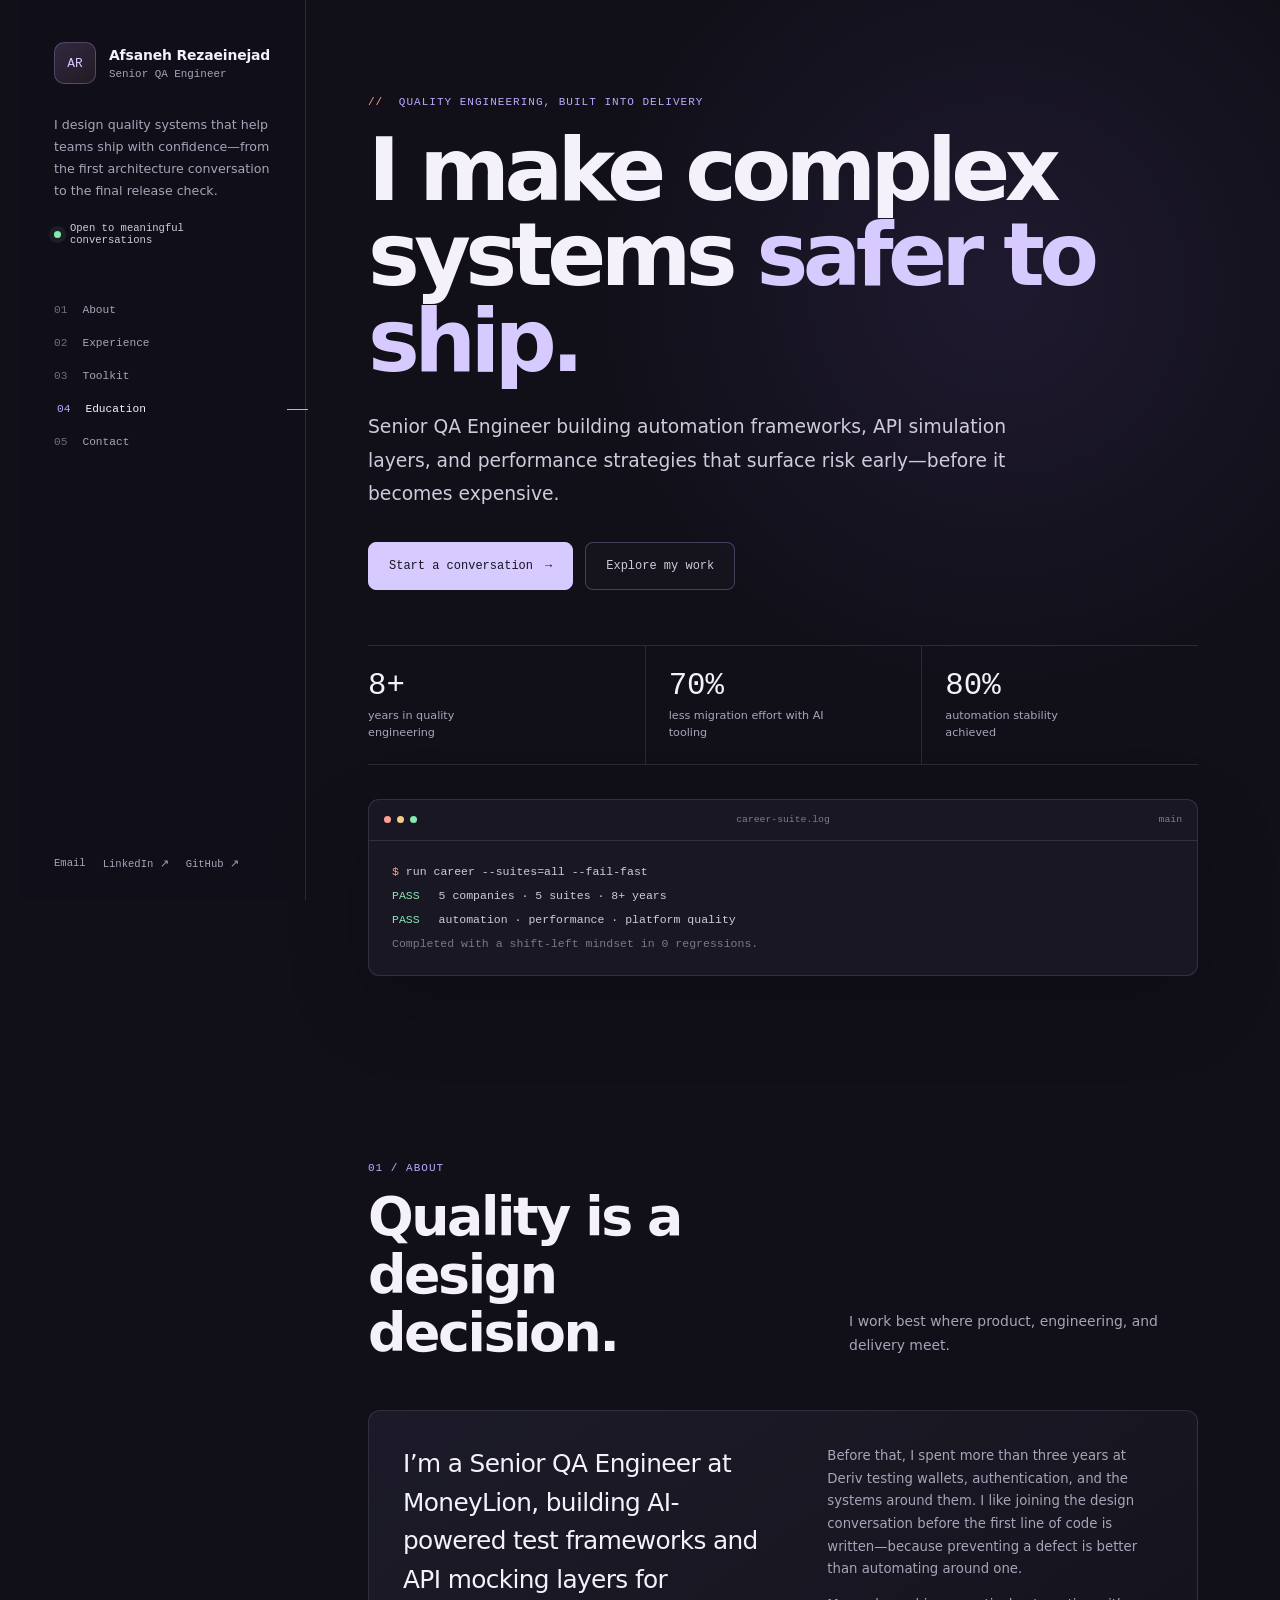
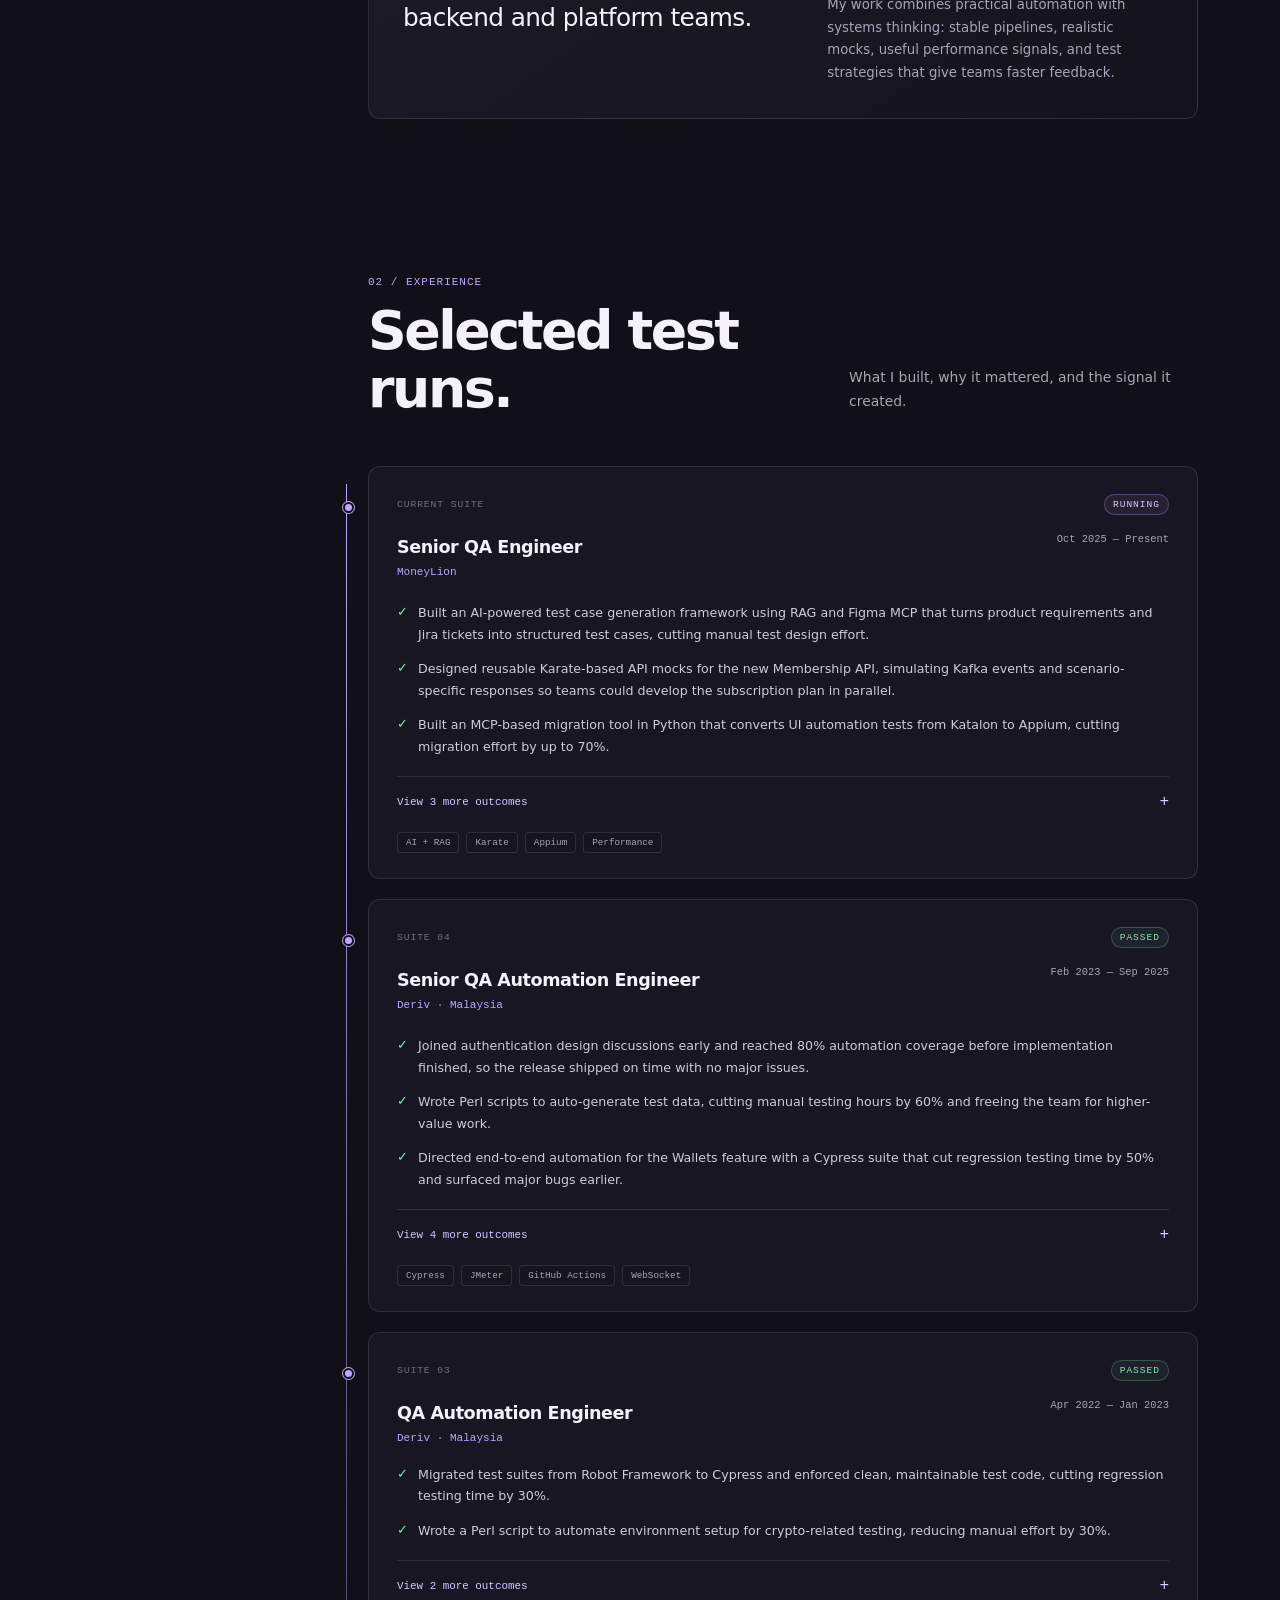
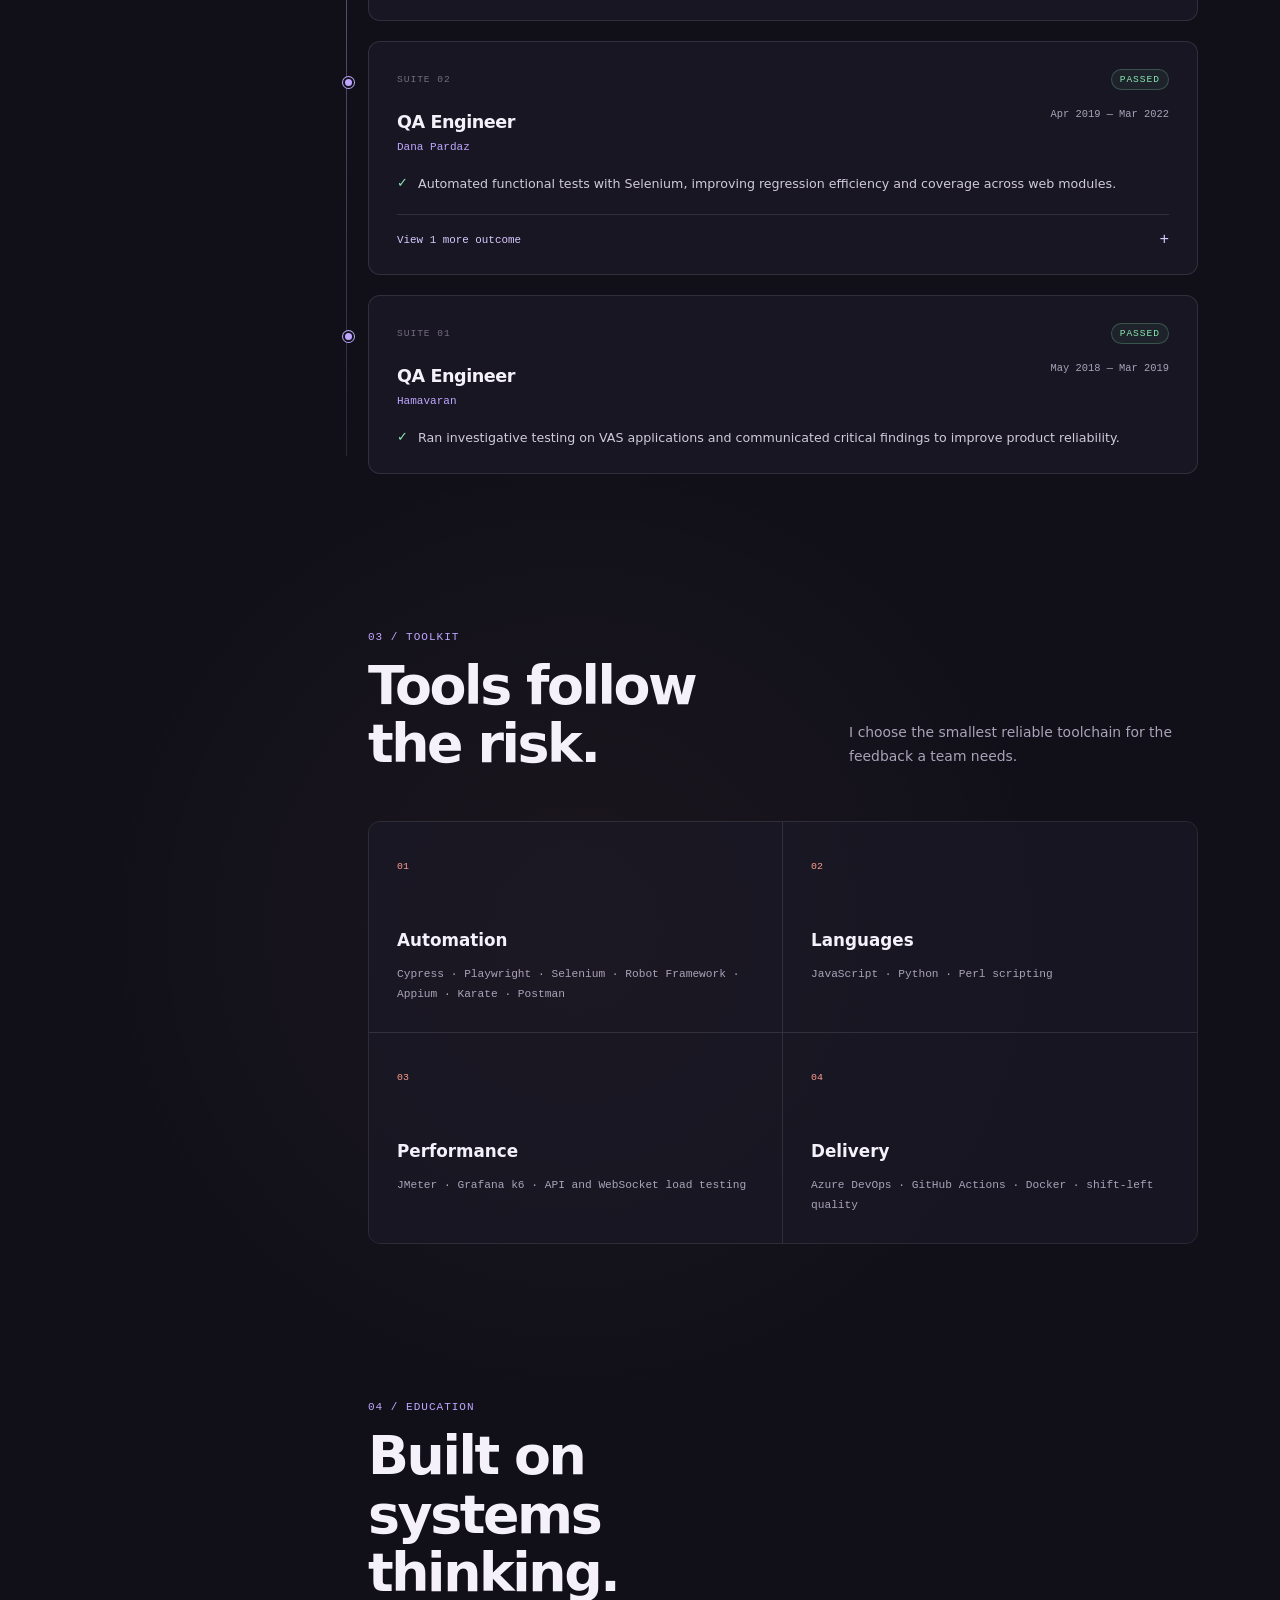
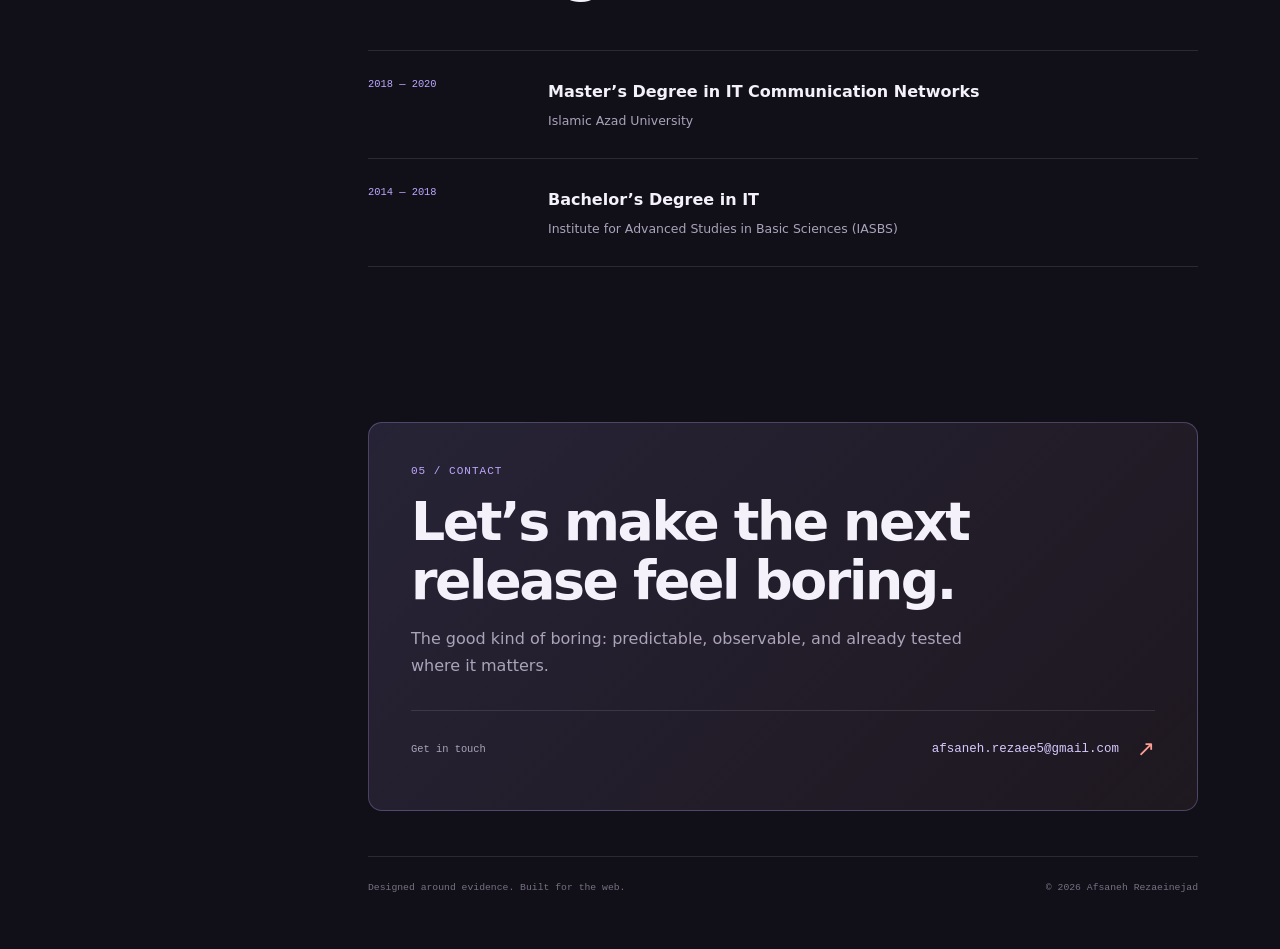
==== index.html @ 5bb5b720 "Redesign portfolio and prepare Cloudflare launch" ====
<!doctype html>
<html lang="en">
<head>
  <meta charset="utf-8">
  <meta name="viewport" content="width=device-width, initial-scale=1">
  <title>Afsaneh Rezaeinejad — Senior QA Engineer</title>
  <meta name="description" content="Senior QA Engineer building reliable automation, API mocks, performance tests, and AI-assisted quality systems for complex products.">
  <meta name="theme-color" content="#111019">
  <link rel="canonical" href="https://afsanehrezaeinejad.com/">
  <link rel="icon" href="/favicon.svg" type="image/svg+xml">
  <link rel="stylesheet" href="/styles.css">
  <meta property="og:type" content="website">
  <meta property="og:url" content="https://afsanehrezaeinejad.com/">
  <meta property="og:title" content="Afsaneh Rezaeinejad — Senior QA Engineer">
  <meta property="og:description" content="Automation, performance, and AI-assisted quality engineering for complex products.">
  <meta property="og:image" content="https://afsanehrezaeinejad.com/og.png">
  <meta property="og:image:width" content="1200">
  <meta property="og:image:height" content="630">
  <meta property="og:image:alt" content="Afsaneh Rezaeinejad, Senior QA Engineer">
  <meta name="twitter:card" content="summary_large_image">
  <meta name="twitter:title" content="Afsaneh Rezaeinejad — Senior QA Engineer">
  <meta name="twitter:description" content="Automation, performance, and AI-assisted quality engineering for complex products.">
  <meta name="twitter:image" content="https://afsanehrezaeinejad.com/og.png">
  <script type="application/ld+json">
  {
    "@context": "https://schema.org",
    "@type": "Person",
    "name": "Afsaneh Rezaeinejad",
    "url": "https://afsanehrezaeinejad.com/",
    "jobTitle": "Senior QA Engineer",
    "email": "mailto:afsaneh.rezaee5@gmail.com",
    "sameAs": [
      "https://linkedin.com/in/afsaneh-rezaeinejad",
      "https://github.com/Afsanehrezaeinejad"
    ]
  }
  </script>
</head>
<body>
  <a class="skip-link" href="#main-content">Skip to main content</a>
  <div class="page-shell">
    <aside class="sidebar" aria-label="Portfolio overview">
      <div>
        <a class="identity" href="#top">
          <span class="identity-mark" aria-hidden="true">AR</span>
          <span><strong>Afsaneh Rezaeinejad</strong><small>Senior QA Engineer</small></span>
        </a>
        <p class="sidebar-intro">I design quality systems that help teams ship with confidence—from the first architecture conversation to the final release check.</p>
        <div class="availability"><span class="status-dot" aria-hidden="true"></span>Open to meaningful conversations</div>
        <nav class="section-nav" aria-label="Primary navigation">
          <a href="#about" data-section="about"><span>01</span> About</a>
          <a href="#experience" data-section="experience"><span>02</span> Experience</a>
          <a href="#skills" data-section="skills"><span>03</span> Toolkit</a>
          <a href="#education" data-section="education"><span>04</span> Education</a>
          <a href="#contact" data-section="contact"><span>05</span> Contact</a>
        </nav>
      </div>
      <div class="sidebar-links" aria-label="Social links">
        <a href="mailto:afsaneh.rezaee5@gmail.com">Email</a>
        <a href="https://linkedin.com/in/afsaneh-rezaeinejad" target="_blank" rel="noopener noreferrer">LinkedIn <span aria-hidden="true">↗</span></a>
        <a href="https://github.com/Afsanehrezaeinejad" target="_blank" rel="noopener noreferrer">GitHub <span aria-hidden="true">↗</span></a>
      </div>
    </aside>
    <main id="main-content">
      <section class="hero" id="top" aria-labelledby="hero-title">
        <div class="eyebrow"><span aria-hidden="true">//</span> Quality engineering, built into delivery</div>
        <h1 id="hero-title">I make complex systems <em>safer to ship.</em></h1>
        <p class="hero-copy">Senior QA Engineer building automation frameworks, API simulation layers, and performance strategies that surface risk early—before it becomes expensive.</p>
        <div class="hero-actions">
          <a class="button button-primary" href="mailto:afsaneh.rezaee5@gmail.com">Start a conversation <span aria-hidden="true">→</span></a>
          <a class="button button-secondary" href="#experience">Explore my work</a>
        </div>
        <div class="metrics" aria-label="Career highlights">
          <div class="metric"><strong>8+</strong><span>years in quality engineering</span></div>
          <div class="metric"><strong>70%</strong><span>less migration effort with AI tooling</span></div>
          <div class="metric"><strong>80%</strong><span>automation stability achieved</span></div>
        </div>
        <div class="console" aria-label="Career test run summary">
          <div class="console-bar"><div class="console-dots" aria-hidden="true"><span></span><span></span><span></span></div><span>career-suite.log</span><span>main</span></div>
          <div class="console-body">
            <p><span class="prompt">$</span> run career --suites=all --fail-fast</p>
            <p><span class="pass">PASS</span> 5 companies · 5 suites · 8+ years</p>
            <p><span class="pass">PASS</span> automation · performance · platform quality</p>
            <p class="console-muted">Completed with a shift-left mindset in 0 regressions.</p>
          </div>
        </div>
      </section>
      <section class="section" id="about" aria-labelledby="about-title">
        <div class="section-index" aria-hidden="true">01 / ABOUT</div>
        <div class="section-heading"><h2 id="about-title">Quality is a design decision.</h2><p>I work best where product, engineering, and delivery meet.</p></div>
        <div class="about-grid">
          <p class="about-lead">I’m a Senior QA Engineer at MoneyLion, building AI-powered test frameworks and API mocking layers for backend and platform teams.</p>
          <div class="about-copy"><p>Before that, I spent more than three years at Deriv testing wallets, authentication, and the systems around them. I like joining the design conversation before the first line of code is written—because preventing a defect is better than automating around one.</p><p>My work combines practical automation with systems thinking: stable pipelines, realistic mocks, useful performance signals, and test strategies that give teams faster feedback.</p></div>
        </div>
      </section>
      <section class="section" id="experience" aria-labelledby="experience-title">
        <div class="section-index" aria-hidden="true">02 / EXPERIENCE</div>
        <div class="section-heading"><h2 id="experience-title">Selected test runs.</h2><p>What I built, why it mattered, and the signal it created.</p></div>
        <div class="timeline">
          <article class="role-card">
            <div class="role-topline"><span>Current suite</span><span class="role-status">Running</span></div>
            <div class="role-heading"><div><h3>Senior QA Engineer</h3><p>MoneyLion</p></div><time datetime="2025-10">Oct 2025 — Present</time></div>
            <ul class="achievement-list">
              <li>Built an AI-powered test case generation framework using RAG and Figma MCP that turns product requirements and Jira tickets into structured test cases, cutting manual test design effort.</li>
              <li>Designed reusable Karate-based API mocks for the new Membership API, simulating Kafka events and scenario-specific responses so teams could develop the subscription plan in parallel.</li>
              <li>Built an MCP-based migration tool in Python that converts UI automation tests from Katalon to Appium, cutting migration effort by up to 70%.</li>
            </ul>
            <details><summary>View 3 more outcomes <span aria-hidden="true">+</span></summary><ul class="achievement-list details-list">
              <li>Ran performance testing on a cron-based payment collection API to find its limits and fix bottlenecks affecting product quality.</li>
              <li>Built Dockerized mock services and a scalable Karate integration framework, so backend engineers run integration and smoke tests at PR creation instead of after merge—faster defect detection, shorter feedback loops.</li>
              <li>Built an automation health dashboard in Snowflake and Periscope that lifted overall test stability from 70% to 80%.</li>
            </ul></details>
            <div class="role-tags"><span>AI + RAG</span><span>Karate</span><span>Appium</span><span>Performance</span></div>
          </article>
          <article class="role-card">
            <div class="role-topline"><span>Suite 04</span><span class="role-status role-status-pass">Passed</span></div>
            <div class="role-heading"><div><h3>Senior QA Automation Engineer</h3><p>Deriv · Malaysia</p></div><time datetime="2023-02">Feb 2023 — Sep 2025</time></div>
            <ul class="achievement-list">
              <li>Joined authentication design discussions early and reached 80% automation coverage before implementation finished, so the release shipped on time with no major issues.</li>
              <li>Wrote Perl scripts to auto-generate test data, cutting manual testing hours by 60% and freeing the team for higher-value work.</li>
              <li>Directed end-to-end automation for the Wallets feature with a Cypress suite that cut regression testing time by 50% and surfaced major bugs earlier.</li>
            </ul>
            <details><summary>View 4 more outcomes <span aria-hidden="true">+</span></summary><ul class="achievement-list details-list">
              <li>Built and ran JMeter performance tests for key WebSocket APIs to keep releases stable under load.</li>
              <li>Built GitHub Actions pipelines that run smoke tests on every commit, regression tests on demand, and sanity checks daily and post-release.</li>
              <li>Evaluated AI-assisted testing tools—TestIM, TestSigma, Autify, and Octomind—to find the best fit for the project’s coverage goals.</li>
              <li>Mentored junior engineers and set the automation standards the team works to.</li>
            </ul></details>
            <div class="role-tags"><span>Cypress</span><span>JMeter</span><span>GitHub Actions</span><span>WebSocket</span></div>
          </article>
          <article class="role-card role-card-compact">
            <div class="role-topline"><span>Suite 03</span><span class="role-status role-status-pass">Passed</span></div>
            <div class="role-heading"><div><h3>QA Automation Engineer</h3><p>Deriv · Malaysia</p></div><time datetime="2022-04">Apr 2022 — Jan 2023</time></div>
            <ul class="achievement-list"><li>Migrated test suites from Robot Framework to Cypress and enforced clean, maintainable test code, cutting regression testing time by 30%.</li><li>Wrote a Perl script to automate environment setup for crypto-related testing, reducing manual effort by 30%.</li></ul>
            <details><summary>View 2 more outcomes <span aria-hidden="true">+</span></summary><ul class="achievement-list details-list"><li>Kept Robot Framework code aligned with a fast-moving codebase, streamlining ongoing test maintenance.</li><li>Traced delays in AWS QA environment readiness and worked with DevOps to resolve them, shortening setup time for every test cycle after.</li></ul></details>
          </article>
          <article class="role-card role-card-compact">
            <div class="role-topline"><span>Suite 02</span><span class="role-status role-status-pass">Passed</span></div>
            <div class="role-heading"><div><h3>QA Engineer</h3><p>Dana Pardaz</p></div><time datetime="2019-04">Apr 2019 — Mar 2022</time></div>
            <ul class="achievement-list"><li>Automated functional tests with Selenium, improving regression efficiency and coverage across web modules.</li></ul>
            <details><summary>View 1 more outcome <span aria-hidden="true">+</span></summary><ul class="achievement-list details-list"><li>Manually tested the API endpoints of an ITIL system with Postman, catching critical issues early and reducing post-release defects by 20%.</li></ul></details>
          </article>
          <article class="role-card role-card-compact">
            <div class="role-topline"><span>Suite 01</span><span class="role-status role-status-pass">Passed</span></div>
            <div class="role-heading"><div><h3>QA Engineer</h3><p>Hamavaran</p></div><time datetime="2018-05">May 2018 — Mar 2019</time></div>
            <ul class="achievement-list"><li>Ran investigative testing on VAS applications and communicated critical findings to improve product reliability.</li></ul>
          </article>
        </div>
      </section>
      <section class="section" id="skills" aria-labelledby="skills-title">
        <div class="section-index" aria-hidden="true">03 / TOOLKIT</div>
        <div class="section-heading"><h2 id="skills-title">Tools follow the risk.</h2><p>I choose the smallest reliable toolchain for the feedback a team needs.</p></div>
        <div class="toolkit-grid">
          <article class="toolkit-card"><span class="toolkit-number">01</span><h3>Automation</h3><p>Cypress · Playwright · Selenium · Robot Framework · Appium · Karate · Postman</p></article>
          <article class="toolkit-card"><span class="toolkit-number">02</span><h3>Languages</h3><p>JavaScript · Python · Perl scripting</p></article>
          <article class="toolkit-card"><span class="toolkit-number">03</span><h3>Performance</h3><p>JMeter · Grafana k6 · API and WebSocket load testing</p></article>
          <article class="toolkit-card"><span class="toolkit-number">04</span><h3>Delivery</h3><p>Azure DevOps · GitHub Actions · Docker · shift-left quality</p></article>
        </div>
      </section>
      <section class="section" id="education" aria-labelledby="education-title">
        <div class="section-index" aria-hidden="true">04 / EDUCATION</div>
        <div class="section-heading"><h2 id="education-title">Built on systems thinking.</h2></div>
        <div class="education-list">
          <article><span>2018 — 2020</span><div><h3>Master’s Degree in IT Communication Networks</h3><p>Islamic Azad University</p></div></article>
          <article><span>2014 — 2018</span><div><h3>Bachelor’s Degree in IT</h3><p>Institute for Advanced Studies in Basic Sciences (IASBS)</p></div></article>
        </div>
      </section>
      <section class="contact" id="contact" aria-labelledby="contact-title">
        <div class="contact-copy"><div class="section-index" aria-hidden="true">05 / CONTACT</div><h2 id="contact-title">Let’s make the next release feel boring.</h2><p>The good kind of boring: predictable, observable, and already tested where it matters.</p></div>
        <a class="contact-link" href="mailto:afsaneh.rezaee5@gmail.com"><span>Get in touch</span><strong>afsaneh.rezaee5@gmail.com</strong><i aria-hidden="true">↗</i></a>
      </section>
      <footer><p>Designed around evidence. Built for the web.</p><p>© <span id="year">2026</span> Afsaneh Rezaeinejad</p></footer>
    </main>
  </div>
  <script src="/script.js" defer></script>
</body>
</html>
---- styles.css ----
:root {
  --bg: #111019; --bg-elevated: #171520; --surface: #1d1a28; --surface-strong: #242031;
  --line: rgba(229, 224, 240, 0.12); --line-strong: rgba(191, 171, 255, 0.28);
  --text: #f5f1fb; --muted: #aaa3b9; --soft: #d1cadc; --violet: #bea7ff;
  --violet-bright: #d7caff; --coral: #ff9f91; --green: #89e7b1;
  --sans: "Avenir Next", "Segoe UI", system-ui, sans-serif; --mono: ui-monospace, "SFMono-Regular", Consolas, monospace;
  --max: 1240px; color-scheme: dark;
}
* { box-sizing: border-box; }
html { scroll-behavior: smooth; scroll-padding-top: 28px; }
body {
  margin: 0; min-width: 320px;
  background: radial-gradient(circle at 78% 5%, rgba(125, 88, 196, 0.13), transparent 25rem), radial-gradient(circle at 45% 72%, rgba(255, 159, 145, 0.045), transparent 30rem), var(--bg);
  color: var(--text); font-family: var(--sans); font-size: 16px; line-height: 1.7; -webkit-font-smoothing: antialiased;
}
::selection { color: var(--bg); background: var(--violet); }
a { color: inherit; }
button, a, summary { -webkit-tap-highlight-color: transparent; }
a:focus-visible, summary:focus-visible { outline: 2px solid var(--coral); outline-offset: 4px; border-radius: 4px; }
.skip-link { position: fixed; top: 12px; left: 12px; z-index: 100; transform: translateY(-180%); padding: 10px 14px; color: var(--bg); background: var(--violet-bright); font-family: var(--mono); text-decoration: none; }
.skip-link:focus { transform: translateY(0); }
.page-shell { width: min(100%, var(--max)); margin: 0 auto; display: grid; grid-template-columns: 286px minmax(0, 1fr); }
.sidebar { position: sticky; top: 0; height: 100vh; padding: 42px 34px 30px; border-right: 1px solid var(--line); display: flex; flex-direction: column; justify-content: space-between; background: rgba(17, 16, 25, 0.72); backdrop-filter: blur(18px); }
.identity { display: flex; align-items: center; gap: 13px; text-decoration: none; }
.identity-mark { width: 42px; height: 42px; display: grid; place-items: center; border: 1px solid var(--line-strong); border-radius: 10px; background: linear-gradient(145deg, rgba(190, 167, 255, 0.18), rgba(255, 159, 145, 0.08)); color: var(--violet-bright); font: 500 0.8rem var(--mono); }
.identity strong { display: block; font-size: 0.87rem; line-height: 1.35; letter-spacing: -0.01em; }
.identity small { display: block; margin-top: 3px; color: var(--muted); font: 0.68rem var(--mono); }
.sidebar-intro { margin: 30px 0 20px; color: var(--muted); font-size: 0.79rem; line-height: 1.75; }
.availability { display: flex; align-items: center; gap: 9px; color: var(--soft); font: 0.66rem var(--mono); }
.status-dot { width: 7px; height: 7px; border-radius: 50%; background: var(--green); box-shadow: 0 0 0 5px rgba(137, 231, 177, 0.08); }
.section-nav { margin-top: 50px; display: grid; gap: 5px; }
.section-nav a { position: relative; display: flex; gap: 15px; padding: 8px 0; color: var(--muted); font: 0.7rem var(--mono); text-decoration: none; transition: color 180ms ease, transform 180ms ease; }
.section-nav a::after { content: ""; position: absolute; right: -34px; top: 50%; width: 0; height: 1px; background: var(--violet); transition: width 180ms ease; }
.section-nav a span { color: #716a80; }
.section-nav a:hover, .section-nav a[aria-current="true"] { color: var(--text); transform: translateX(3px); }
.section-nav a[aria-current="true"]::after { width: 21px; }
.section-nav a[aria-current="true"] span { color: var(--violet); }
.sidebar-links { display: flex; flex-wrap: wrap; gap: 12px 17px; }
.sidebar-links a { color: var(--muted); font: 0.66rem var(--mono); text-decoration: none; }
.sidebar-links a:hover { color: var(--coral); }
main { min-width: 0; padding: 0 62px 40px; }
.hero { min-height: 100vh; padding: 96px 0 74px; display: flex; flex-direction: column; justify-content: center; }
.eyebrow, .section-index { color: var(--violet); font: 500 0.69rem var(--mono); letter-spacing: 0.09em; text-transform: uppercase; }
.eyebrow span { color: var(--coral); margin-right: 8px; }
h1, h2, h3, p { margin-top: 0; }
h1 { max-width: 760px; margin: 20px 0 26px; font-size: clamp(3.15rem, 6.8vw, 6.1rem); line-height: 0.98; letter-spacing: -0.065em; }
h1 em { color: var(--violet-bright); font-style: normal; }
.hero-copy { max-width: 665px; margin-bottom: 31px; color: var(--soft); font-size: clamp(1rem, 1.6vw, 1.17rem); line-height: 1.8; }
.hero-actions { display: flex; flex-wrap: wrap; gap: 12px; }
.button { display: inline-flex; align-items: center; justify-content: center; gap: 12px; min-height: 48px; padding: 0 20px; border: 1px solid var(--line-strong); border-radius: 8px; font: 500 0.75rem var(--mono); text-decoration: none; transition: transform 180ms ease, border-color 180ms ease, background 180ms ease; }
.button:hover { transform: translateY(-2px); border-color: var(--violet); }
.button-primary { color: #181421; background: var(--violet-bright); border-color: var(--violet-bright); }
.button-primary:hover { background: var(--coral); border-color: var(--coral); }
.button-secondary { color: var(--soft); background: rgba(255,255,255,0.02); }
.metrics { display: grid; grid-template-columns: repeat(3, 1fr); margin: 55px 0 34px; border-block: 1px solid var(--line); }
.metric { padding: 22px 23px 22px 0; }
.metric + .metric { padding-left: 23px; border-left: 1px solid var(--line); }
.metric strong { display: block; color: var(--text); font: 500 clamp(1.4rem, 2.4vw, 2rem) var(--mono); }
.metric span { display: block; max-width: 22ch; margin-top: 5px; color: var(--muted); font-size: 0.7rem; line-height: 1.5; }
.console { overflow: hidden; border: 1px solid var(--line); border-radius: 11px; background: rgba(29, 26, 40, 0.74); box-shadow: 0 28px 80px rgba(0,0,0,0.22); }
.console-bar { height: 41px; padding: 0 15px; border-bottom: 1px solid var(--line); display: grid; grid-template-columns: 1fr auto 1fr; align-items: center; color: #81798f; font: 0.61rem var(--mono); }
.console-bar > :last-child { text-align: right; }
.console-dots { display: flex; gap: 6px; }
.console-dots span { width: 7px; height: 7px; border-radius: 50%; background: #494352; }
.console-dots span:first-child { background: var(--coral); }
.console-dots span:nth-child(2) { background: #f2cc83; }
.console-dots span:last-child { background: var(--green); }
.console-body { padding: 21px 23px; color: var(--soft); font: 0.72rem/1.75 var(--mono); }
.console-body p { margin-bottom: 4px; }
.console-body p:last-child { margin-bottom: 0; }
.prompt { color: var(--coral); }
.pass { color: var(--green); margin-right: 12px; }
.console-muted { color: #7e768a; }
.section { padding: 112px 0 45px; }
.section-heading { display: grid; grid-template-columns: minmax(260px, 1.25fr) 1fr; gap: 45px; align-items: end; margin: 14px 0 48px; }
.section-heading h2, .contact h2 { margin-bottom: 0; font-size: clamp(2rem, 4.2vw, 3.65rem); line-height: 1.08; letter-spacing: -0.045em; }
.section-heading p { margin-bottom: 5px; color: var(--muted); font-size: 0.87rem; }
.about-grid { display: grid; grid-template-columns: 1.1fr 1fr; gap: 55px; padding: 34px; border: 1px solid var(--line); border-radius: 12px; background: linear-gradient(145deg, rgba(190, 167, 255, 0.07), rgba(255, 255, 255, 0.015)); }
.about-lead { color: var(--text); font-size: clamp(1.2rem, 2.2vw, 1.55rem); line-height: 1.55; letter-spacing: -0.025em; }
.about-copy p { color: var(--muted); font-size: 0.83rem; }
.about-copy p:last-child { margin-bottom: 0; }
.timeline { position: relative; display: grid; gap: 20px; }
.timeline::before { content: ""; position: absolute; left: -22px; top: 18px; bottom: 18px; width: 1px; background: linear-gradient(var(--violet), var(--line)); }
.role-card { position: relative; padding: 27px 28px 25px; border: 1px solid var(--line); border-radius: 12px; background: rgba(29, 26, 40, 0.72); transition: border-color 180ms ease, transform 180ms ease, background 180ms ease; }
.role-card::before { content: ""; position: absolute; left: -26px; top: 35px; width: 7px; height: 7px; border: 2px solid var(--bg); border-radius: 50%; background: var(--violet); box-shadow: 0 0 0 1px var(--violet); }
.role-card:hover { transform: translateY(-2px); border-color: var(--line-strong); background: rgba(32, 29, 45, 0.9); }
.role-topline { display: flex; justify-content: space-between; align-items: center; margin-bottom: 18px; color: #756d82; font: 0.6rem var(--mono); text-transform: uppercase; letter-spacing: 0.1em; }
.role-status { padding: 4px 8px; border: 1px solid rgba(190, 167, 255, 0.3); border-radius: 999px; color: var(--violet-bright); background: rgba(190, 167, 255, 0.08); }
.role-status-pass { color: var(--green); border-color: rgba(137, 231, 177, 0.25); background: rgba(137, 231, 177, 0.06); }
.role-heading { display: flex; justify-content: space-between; gap: 20px; margin-bottom: 24px; }
.role-heading h3 { margin-bottom: 3px; font-size: 1.1rem; letter-spacing: -0.025em; }
.role-heading p { margin-bottom: 0; color: var(--violet); font: 0.69rem var(--mono); }
.role-heading time { flex: 0 0 auto; color: var(--muted); font: 0.65rem var(--mono); }
.achievement-list { list-style: none; padding: 0; margin: 0; display: grid; gap: 13px; }
.achievement-list li { position: relative; padding-left: 21px; color: var(--soft); font-size: 0.79rem; line-height: 1.7; }
.achievement-list li::before { content: "✓"; position: absolute; left: 0; top: 0; color: var(--green); font-family: var(--mono); }
details { margin-top: 19px; border-top: 1px solid var(--line); }
summary { padding: 16px 0 0; cursor: pointer; list-style: none; display: flex; justify-content: space-between; align-items: center; color: var(--violet-bright); font: 0.68rem var(--mono); }
summary::-webkit-details-marker { display: none; }
summary span { font-size: 1rem; transition: transform 180ms ease; }
details[open] summary span { transform: rotate(45deg); }
.details-list { margin-top: 17px; padding-top: 1px; }
.role-tags { display: flex; flex-wrap: wrap; gap: 7px; margin-top: 21px; }
.role-tags span { padding: 4px 8px; border: 1px solid var(--line); border-radius: 4px; color: var(--muted); background: rgba(0,0,0,0.09); font: 0.58rem var(--mono); }
.role-card-compact .role-heading { margin-bottom: 20px; }
.toolkit-grid { display: grid; grid-template-columns: 1fr 1fr; border: 1px solid var(--line); border-radius: 12px; overflow: hidden; }
.toolkit-card { min-height: 200px; padding: 28px; background: rgba(29, 26, 40, 0.55); }
.toolkit-card:nth-child(odd) { border-right: 1px solid var(--line); }
.toolkit-card:nth-child(-n+2) { border-bottom: 1px solid var(--line); }
.toolkit-number { color: var(--coral); font: 0.62rem var(--mono); }
.toolkit-card h3 { margin: 48px 0 10px; font-size: 1.05rem; }
.toolkit-card p { margin-bottom: 0; color: var(--muted); font: 0.7rem/1.8 var(--mono); }
.education-list { border-top: 1px solid var(--line); }
.education-list article { display: grid; grid-template-columns: 150px 1fr; gap: 30px; padding: 27px 0; border-bottom: 1px solid var(--line); }
.education-list span { color: var(--violet); font: 0.65rem var(--mono); }
.education-list h3 { margin-bottom: 5px; font-size: 1rem; }
.education-list p { margin-bottom: 0; color: var(--muted); font-size: 0.78rem; }
.contact { margin: 110px 0 45px; padding: 42px; border: 1px solid var(--line-strong); border-radius: 14px; background: linear-gradient(135deg, rgba(190, 167, 255, 0.13), rgba(255, 159, 145, 0.06)); }
.contact h2 { max-width: 670px; margin: 16px 0 15px; }
.contact-copy > p { max-width: 570px; color: var(--muted); }
.contact-link { margin-top: 31px; padding: 20px 0 0; border-top: 1px solid var(--line); display: grid; grid-template-columns: 1fr auto auto; gap: 18px; align-items: center; text-decoration: none; }
.contact-link span { color: var(--muted); font: 0.65rem var(--mono); }
.contact-link strong { color: var(--violet-bright); font: 500 0.78rem var(--mono); }
.contact-link i { color: var(--coral); font-style: normal; font-size: 1.35rem; transition: transform 180ms ease; }
.contact-link:hover i { transform: translate(3px, -3px); }
footer { display: flex; justify-content: space-between; gap: 20px; padding-top: 25px; border-top: 1px solid var(--line); color: #777080; font: 0.61rem var(--mono); }
footer p { margin-bottom: 0; }
.error-page { min-height: 100vh; display: grid; place-items: center; padding: 24px; }
.error-card { width: min(100%, 650px); padding: 42px; border: 1px solid var(--line); border-radius: 14px; background: var(--surface); }
.error-code { color: var(--coral); font: 0.7rem var(--mono); }
.error-card h1 { margin-block: 16px 20px; font-size: clamp(2.6rem, 9vw, 5rem); }
.error-card p { color: var(--muted); }
@media (max-width: 980px) {
  .page-shell { grid-template-columns: 228px minmax(0, 1fr); }
  .sidebar { padding-inline: 24px; }
  .section-nav a::after { right: -24px; }
  main { padding-inline: 38px; }
  .section-heading { grid-template-columns: 1fr; gap: 13px; }
  .about-grid { grid-template-columns: 1fr; gap: 20px; }
}
@media (max-width: 760px) {
  html { scroll-padding-top: 90px; }
  .page-shell { display: block; }
  .sidebar { position: relative; width: 100%; height: auto; padding: 24px; border-right: 0; border-bottom: 1px solid var(--line); background: rgba(17,16,25,0.92); }
  .sidebar-intro, .availability { max-width: 560px; }
  .section-nav { margin-top: 27px; display: flex; gap: 6px; overflow-x: auto; padding-bottom: 5px; scrollbar-width: none; }
  .section-nav::-webkit-scrollbar { display: none; }
  .section-nav a { flex: 0 0 auto; padding: 8px 11px; border: 1px solid var(--line); border-radius: 999px; }
  .section-nav a span, .section-nav a::after { display: none; }
  .section-nav a:hover, .section-nav a[aria-current="true"] { transform: none; color: var(--bg); background: var(--violet-bright); border-color: var(--violet-bright); }
  .sidebar-links { margin-top: 19px; }
  main { padding-inline: 24px; }
  .hero { min-height: auto; padding-top: 78px; }
  .section { padding-top: 88px; }
  .timeline::before, .role-card::before { display: none; }
  .role-heading { display: block; }
  .role-heading time { display: block; margin-top: 10px; }
  .contact { margin-top: 90px; padding: 31px 25px; }
  .contact-link { grid-template-columns: 1fr auto; }
  .contact-link strong { grid-column: 1; grid-row: 2; overflow-wrap: anywhere; }
  .contact-link i { grid-column: 2; grid-row: 1 / span 2; }
}
@media (max-width: 520px) {
  body { font-size: 15px; }
  .sidebar-intro { margin-top: 22px; }
  .hero { padding-top: 64px; }
  h1 { font-size: clamp(3rem, 15.5vw, 4.2rem); }
  .metrics { grid-template-columns: 1fr; }
  .metric { padding: 16px 0; }
  .metric + .metric { padding-left: 0; border-left: 0; border-top: 1px solid var(--line); }
  .metric span { max-width: none; }
  .console-body { padding: 17px; font-size: 0.64rem; overflow-x: auto; }
  .section-heading { margin-bottom: 32px; }
  .about-grid, .role-card { padding: 22px 20px; }
  .toolkit-grid { grid-template-columns: 1fr; }
  .toolkit-card { min-height: 0; }
  .toolkit-card:nth-child(odd) { border-right: 0; }
  .toolkit-card:not(:last-child) { border-bottom: 1px solid var(--line); }
  .toolkit-card h3 { margin-top: 30px; }
  .education-list article { grid-template-columns: 1fr; gap: 10px; }
  footer { display: block; }
  footer p + p { margin-top: 7px; }
}
@media (prefers-reduced-motion: reduce) {
  html { scroll-behavior: auto; }
  *, *::before, *::after { animation-duration: 0.01ms !important; animation-iteration-count: 1 !important; transition-duration: 0.01ms !important; }
}
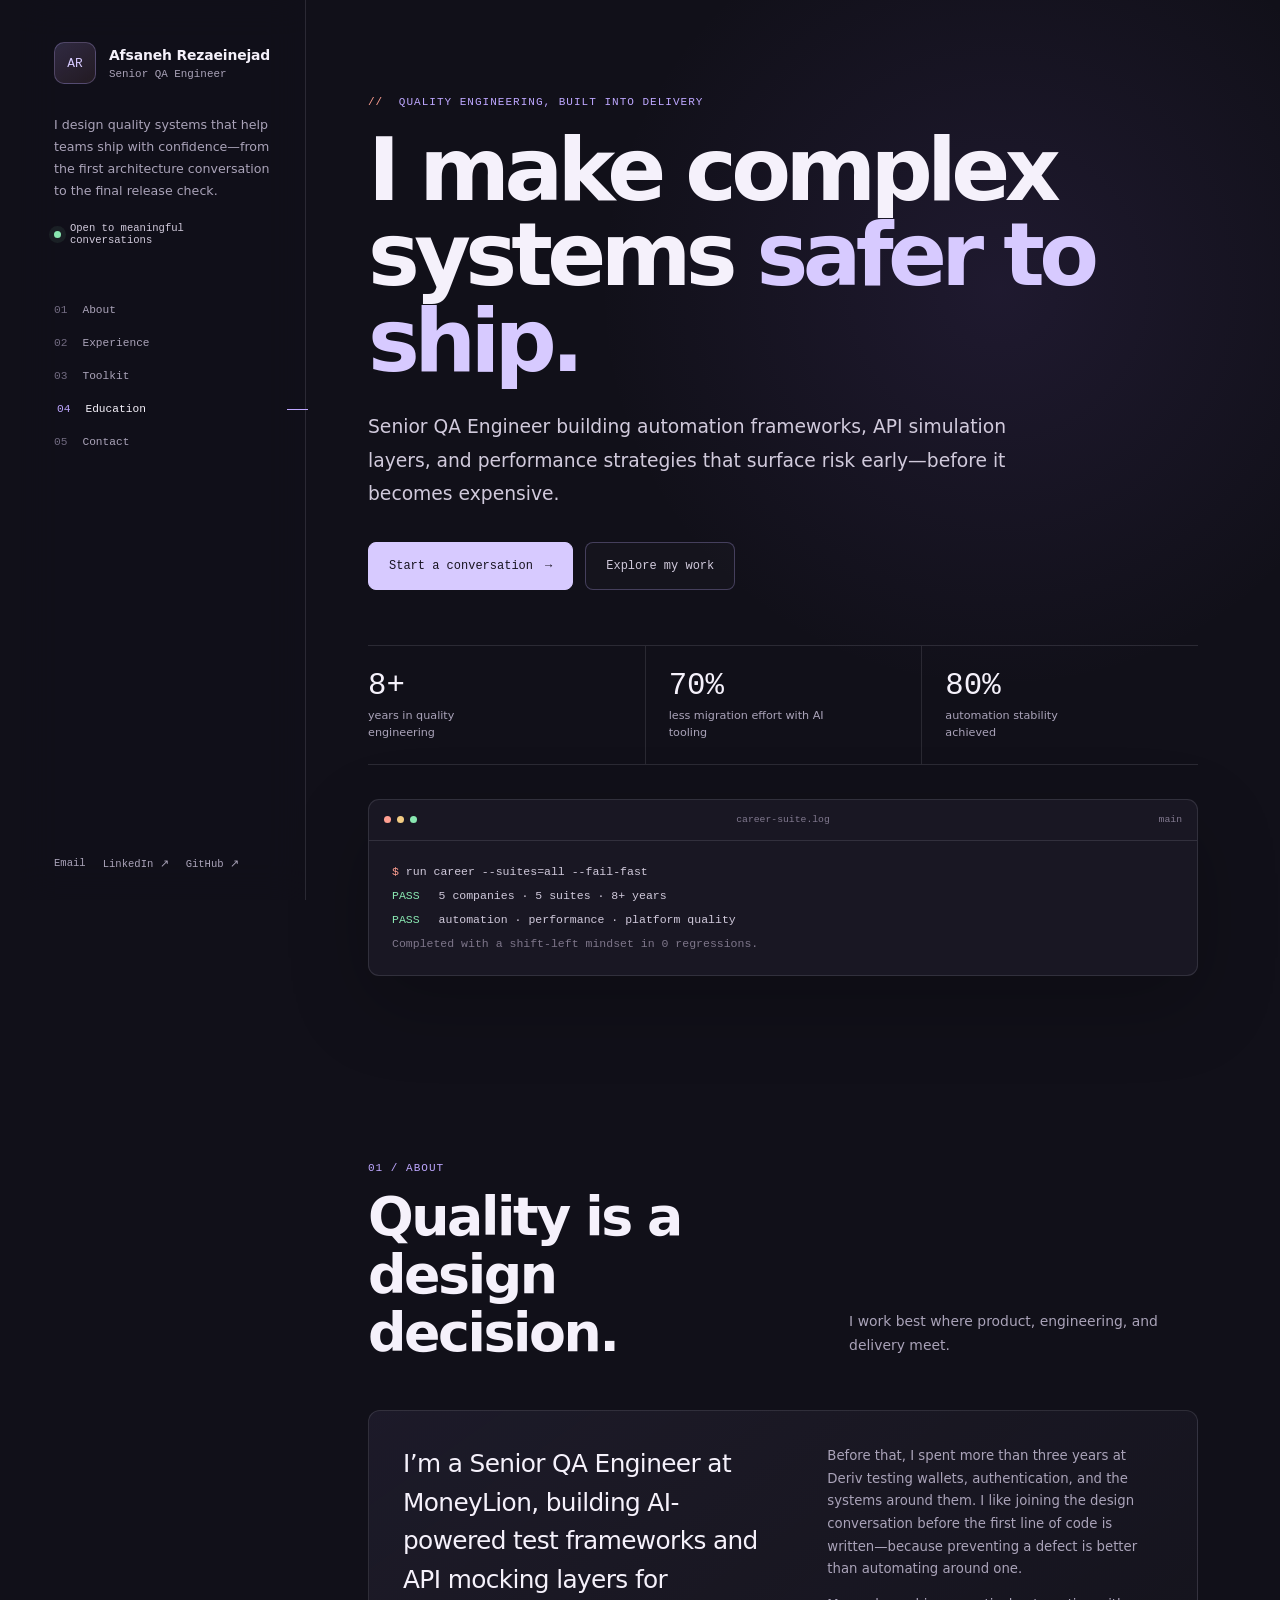
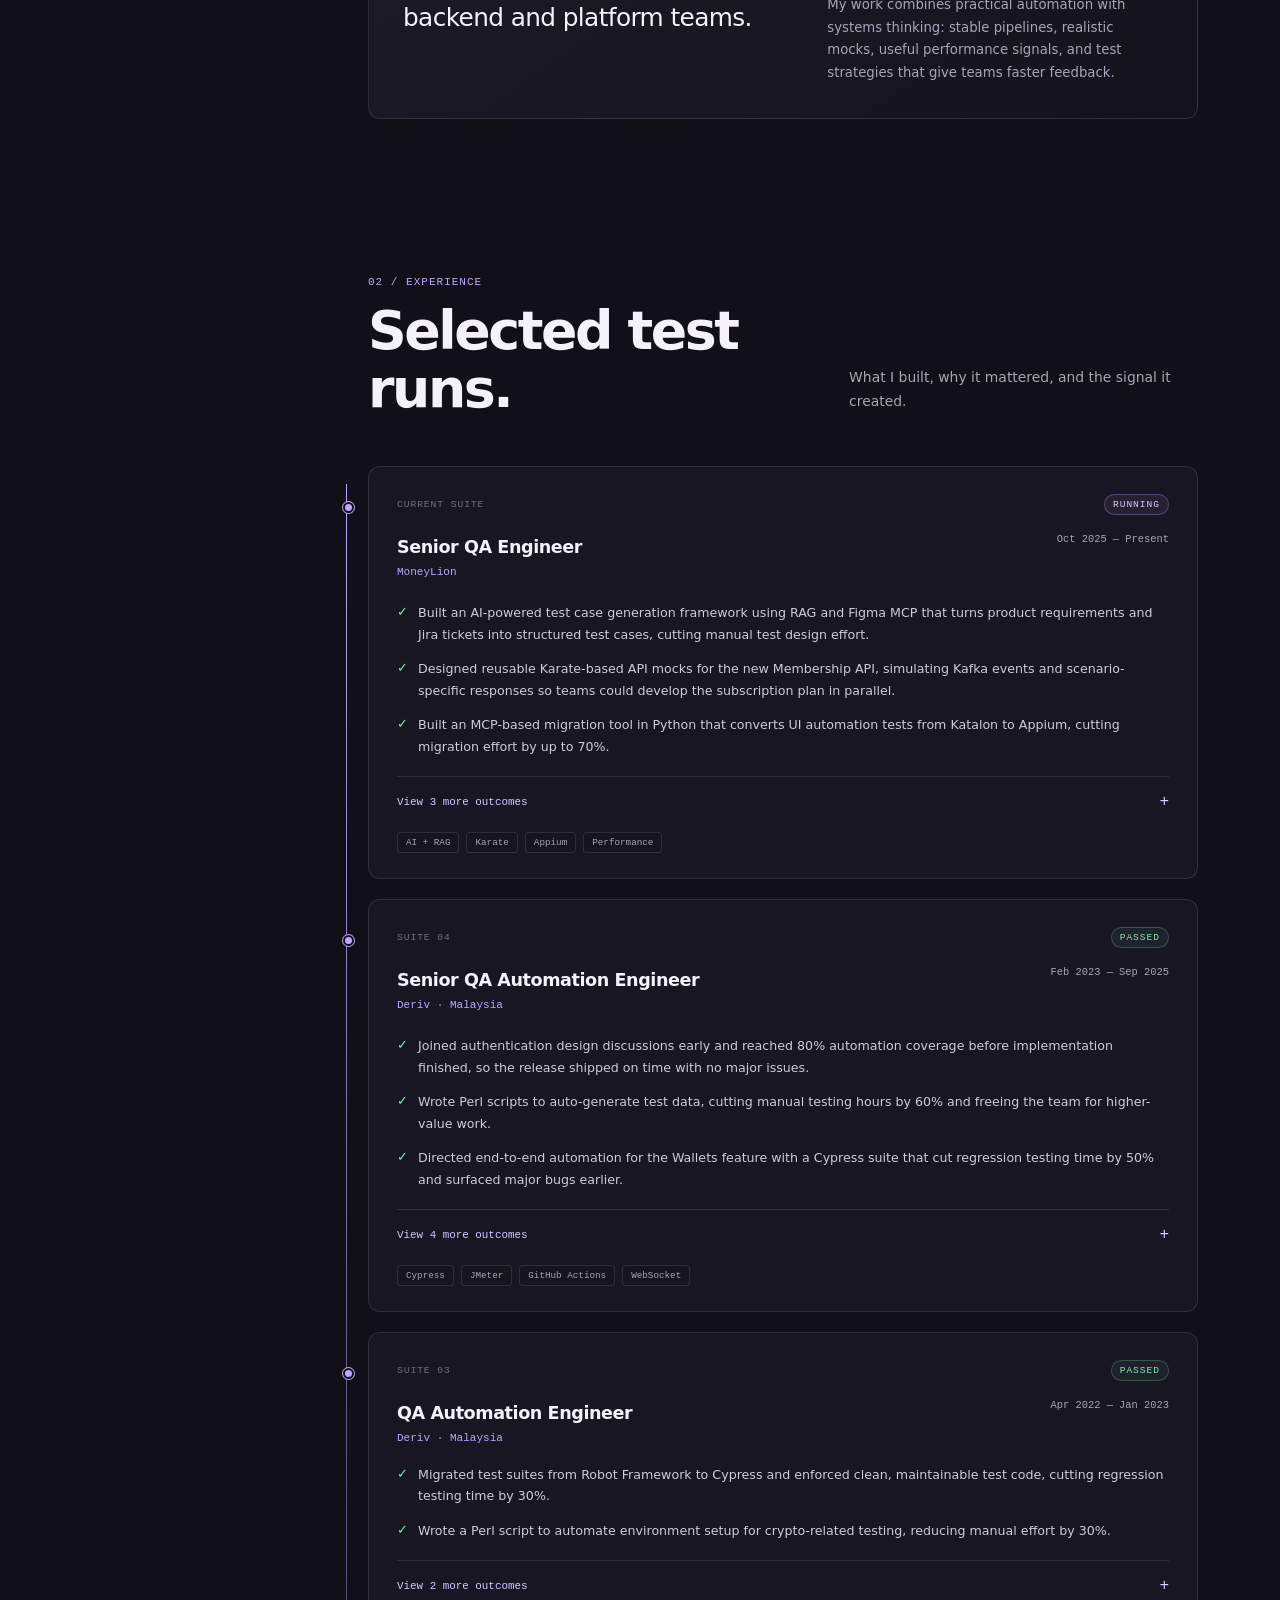
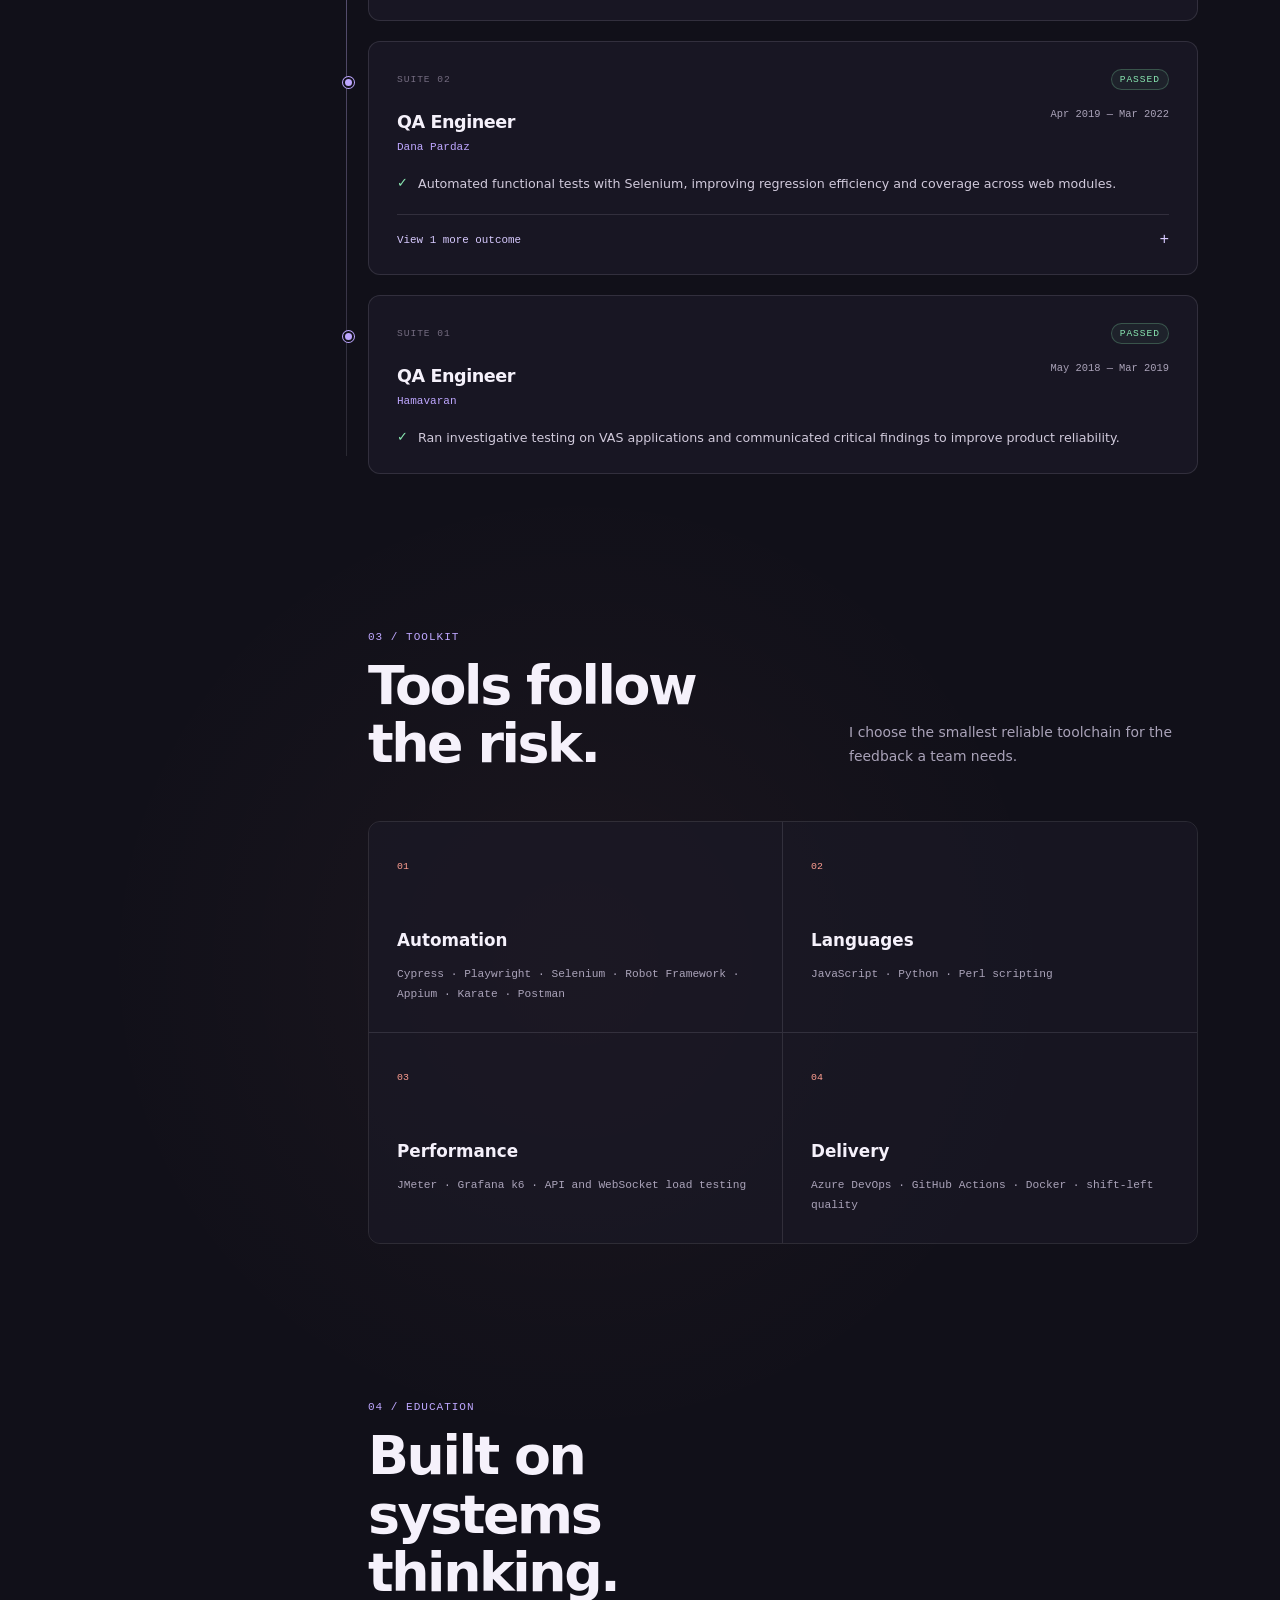
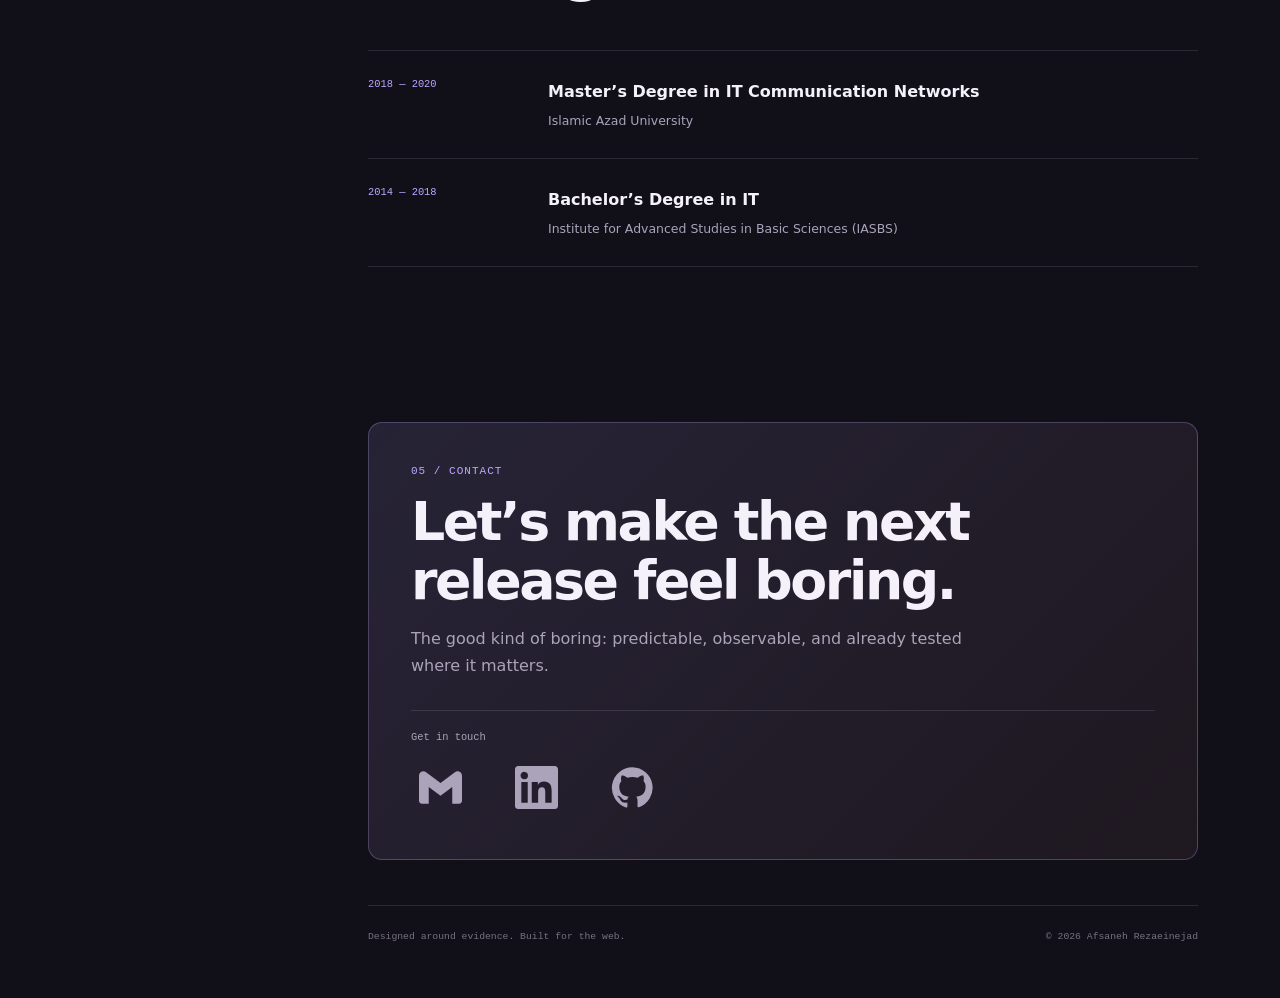
==== commit 52a3f417: "Update contact links" ====
--- a/index.html
+++ b/index.html
@@ -30,7 +30,7 @@
     "jobTitle": "Senior QA Engineer",
     "email": "mailto:afsaneh.rezaee5@gmail.com",
     "sameAs": [
-      "https://linkedin.com/in/afsaneh-rezaeinejad",
+      "https://www.linkedin.com/in/afsaneh-rezaeinejad-48ba454a/",
       "https://github.com/Afsanehrezaeinejad"
     ]
   }
@@ -57,7 +57,7 @@
       </div>
       <div class="sidebar-links" aria-label="Social links">
         <a href="mailto:afsaneh.rezaee5@gmail.com">Email</a>
-        <a href="https://linkedin.com/in/afsaneh-rezaeinejad" target="_blank" rel="noopener noreferrer">LinkedIn <span aria-hidden="true">↗</span></a>
+        <a href="https://www.linkedin.com/in/afsaneh-rezaeinejad-48ba454a/" target="_blank" rel="noopener noreferrer">LinkedIn <span aria-hidden="true">↗</span></a>
         <a href="https://github.com/Afsanehrezaeinejad" target="_blank" rel="noopener noreferrer">GitHub <span aria-hidden="true">↗</span></a>
       </div>
     </aside>
@@ -167,7 +167,26 @@
       </section>
       <section class="contact" id="contact" aria-labelledby="contact-title">
         <div class="contact-copy"><div class="section-index" aria-hidden="true">05 / CONTACT</div><h2 id="contact-title">Let’s make the next release feel boring.</h2><p>The good kind of boring: predictable, observable, and already tested where it matters.</p></div>
-        <a class="contact-link" href="mailto:afsaneh.rezaee5@gmail.com"><span>Get in touch</span><strong>afsaneh.rezaee5@gmail.com</strong><i aria-hidden="true">↗</i></a>
+        <div class="contact-links">
+          <span class="contact-links-label">Get in touch</span>
+          <nav class="contact-platforms" aria-label="Contact links">
+            <a href="mailto:afsaneh.rezaee5@gmail.com" aria-label="Send an email" title="Email">
+              <svg viewBox="0 0 24 24" aria-hidden="true">
+                <path d="M24 5.46v13.9c0 .91-.73 1.64-1.64 1.64h-3.81v-9.27L12 16.64l-6.55-4.91V21H1.64C.73 21 0 20.27 0 19.36V5.46c0-2.03 2.31-3.18 3.93-1.97l1.52 1.15L12 9.55l6.55-4.91 1.52-1.15C21.69 2.28 24 3.43 24 5.46Z"/>
+              </svg>
+            </a>
+            <a href="https://www.linkedin.com/in/afsaneh-rezaeinejad-48ba454a/" target="_blank" rel="noopener noreferrer" aria-label="LinkedIn profile (opens in a new tab)" title="LinkedIn">
+              <svg viewBox="0 0 24 24" aria-hidden="true">
+                <path d="M20.45 20.45h-3.56v-5.57c0-1.33-.03-3.04-1.85-3.04-1.85 0-2.14 1.45-2.14 2.94v5.67H9.34V8.98h3.42v1.57h.05c.47-.9 1.64-1.85 3.37-1.85 3.6 0 4.27 2.37 4.27 5.46v6.29ZM5.32 7.41a2.07 2.07 0 1 1 0-4.13 2.07 2.07 0 0 1 0 4.13Zm1.78 13.04H3.54V8.98H7.1v11.47ZM22.23 0H1.77C.79 0 0 .77 0 1.73v20.54C0 23.23.79 24 1.77 24h20.46c.98 0 1.77-.77 1.77-1.73V1.73C24 .77 23.21 0 22.23 0Z"/>
+              </svg>
+            </a>
+            <a href="https://github.com/Afsanehrezaeinejad" target="_blank" rel="noopener noreferrer" aria-label="GitHub profile (opens in a new tab)" title="GitHub">
+              <svg viewBox="0 0 24 24" aria-hidden="true">
+                <path d="M12 .7a11.5 11.5 0 0 0-3.64 22.41c.58.1.79-.25.79-.56v-2.23c-3.23.7-3.91-1.37-3.91-1.37-.53-1.34-1.29-1.7-1.29-1.7-1.05-.72.08-.7.08-.7 1.17.08 1.78 1.2 1.78 1.2 1.04 1.77 2.72 1.26 3.38.96.1-.75.4-1.26.74-1.55-2.58-.29-5.29-1.29-5.29-5.69 0-1.26.45-2.29 1.19-3.09-.12-.29-.52-1.46.11-3.05 0 0 .97-.31 3.16 1.18a10.9 10.9 0 0 1 5.76 0c2.19-1.49 3.15-1.18 3.15-1.18.63 1.59.23 2.76.12 3.05.74.8 1.18 1.83 1.18 3.09 0 4.41-2.72 5.39-5.3 5.68.42.36.79 1.06.79 2.14v3.17c0 .31.21.67.8.56A11.5 11.5 0 0 0 12 .7Z"/>
+              </svg>
+            </a>
+          </nav>
+        </div>
       </section>
       <footer><p>Designed around evidence. Built for the web.</p><p>© <span id="year">2026</span> Afsaneh Rezaeinejad</p></footer>
     </main>
--- a/styles.css
+++ b/styles.css
@@ -118,11 +118,12 @@
 .contact { margin: 110px 0 45px; padding: 42px; border: 1px solid var(--line-strong); border-radius: 14px; background: linear-gradient(135deg, rgba(190, 167, 255, 0.13), rgba(255, 159, 145, 0.06)); }
 .contact h2 { max-width: 670px; margin: 16px 0 15px; }
 .contact-copy > p { max-width: 570px; color: var(--muted); }
-.contact-link { margin-top: 31px; padding: 20px 0 0; border-top: 1px solid var(--line); display: grid; grid-template-columns: 1fr auto auto; gap: 18px; align-items: center; text-decoration: none; }
-.contact-link span { color: var(--muted); font: 0.65rem var(--mono); }
-.contact-link strong { color: var(--violet-bright); font: 500 0.78rem var(--mono); }
-.contact-link i { color: var(--coral); font-style: normal; font-size: 1.35rem; transition: transform 180ms ease; }
-.contact-link:hover i { transform: translate(3px, -3px); }
+.contact-links { margin-top: 31px; padding-top: 20px; border-top: 1px solid var(--line); display: grid; gap: 16px; }
+.contact-links-label { color: var(--muted); font: 0.65rem var(--mono); }
+.contact-platforms { display: flex; flex-wrap: wrap; gap: clamp(18px, 4vw, 38px); }
+.contact-platforms a { width: 58px; height: 58px; display: grid; place-items: center; border-radius: 8px; color: var(--muted); text-decoration: none; transition: color 180ms ease, background 180ms ease, transform 180ms ease; }
+.contact-platforms svg { width: 43px; height: 43px; fill: currentColor; }
+.contact-platforms a:hover { color: var(--violet-bright); background: rgba(190, 167, 255, 0.08); transform: translateY(-3px); }
 footer { display: flex; justify-content: space-between; gap: 20px; padding-top: 25px; border-top: 1px solid var(--line); color: #777080; font: 0.61rem var(--mono); }
 footer p { margin-bottom: 0; }
 .error-page { min-height: 100vh; display: grid; place-items: center; padding: 24px; }
@@ -156,9 +157,7 @@
   .role-heading { display: block; }
   .role-heading time { display: block; margin-top: 10px; }
   .contact { margin-top: 90px; padding: 31px 25px; }
-  .contact-link { grid-template-columns: 1fr auto; }
-  .contact-link strong { grid-column: 1; grid-row: 2; overflow-wrap: anywhere; }
-  .contact-link i { grid-column: 2; grid-row: 1 / span 2; }
+  .contact-platforms { gap: 15px; }
 }
 @media (max-width: 520px) {
   body { font-size: 15px; }
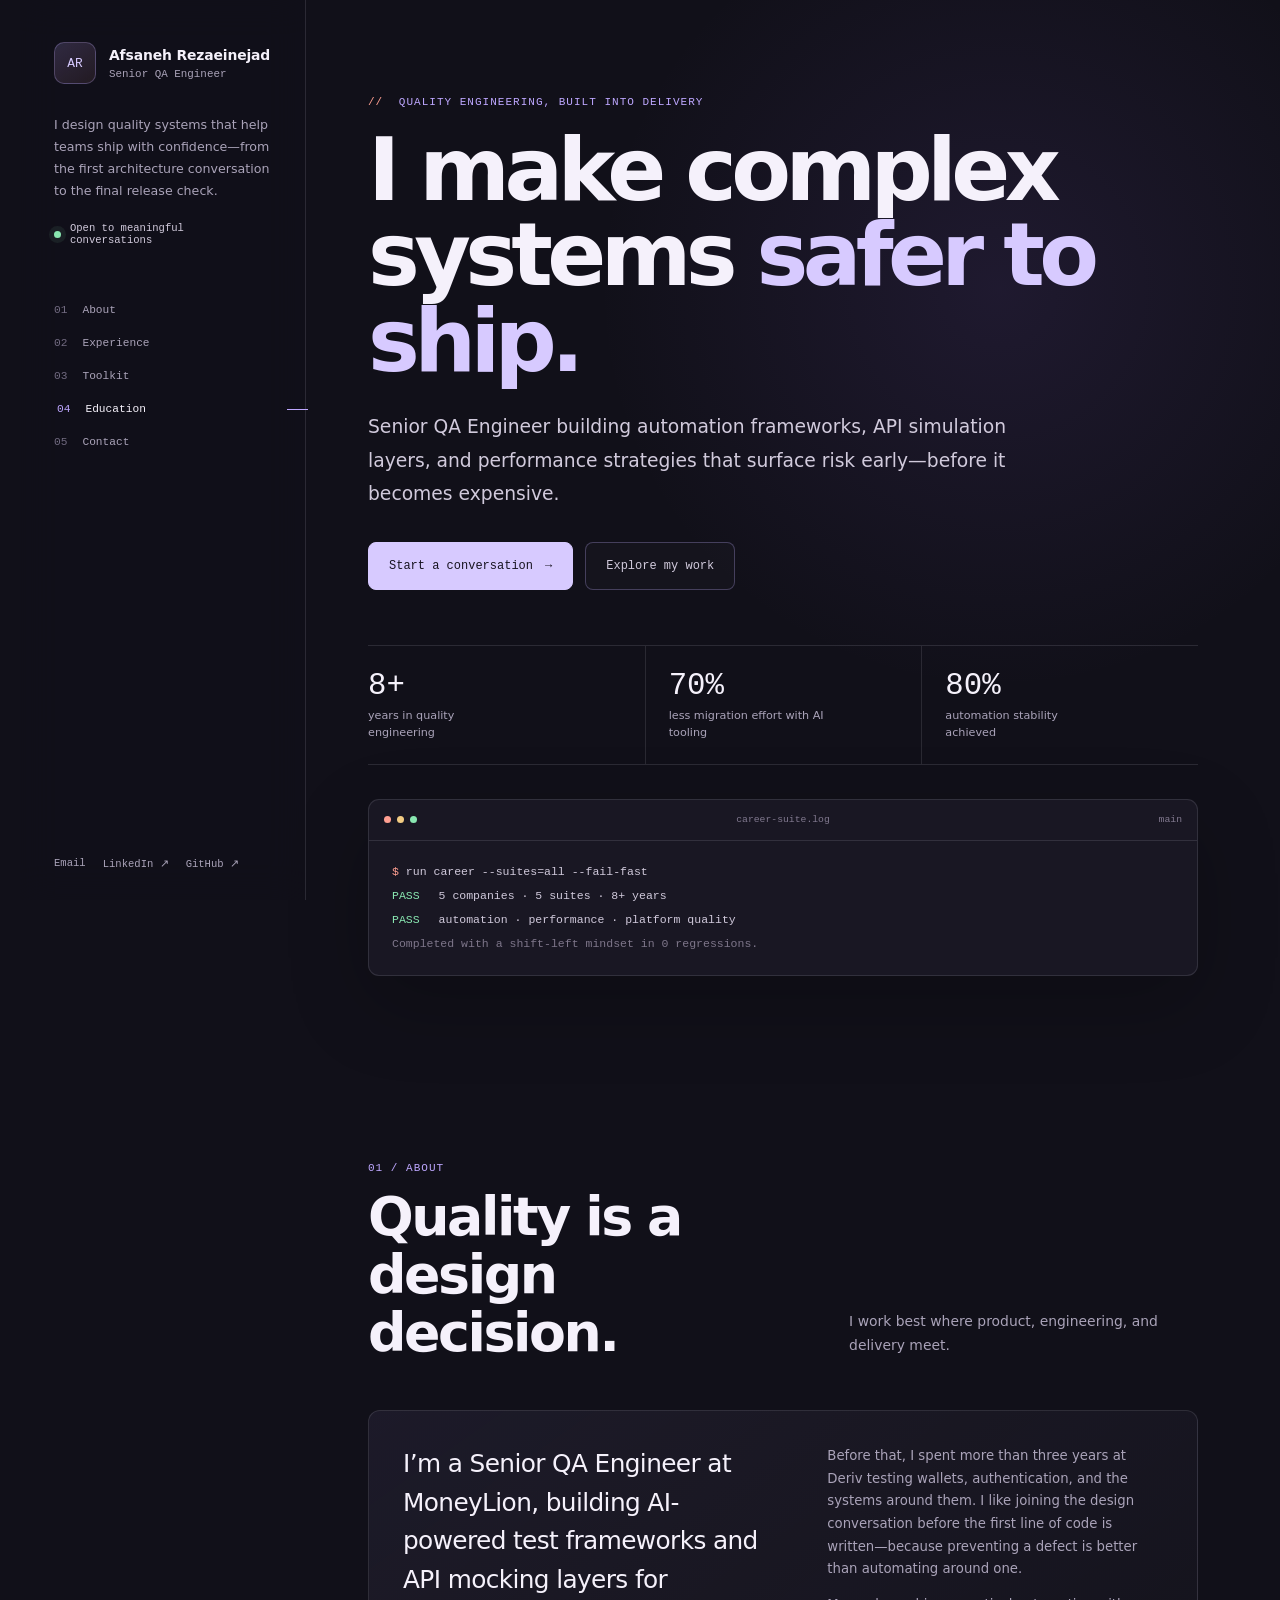
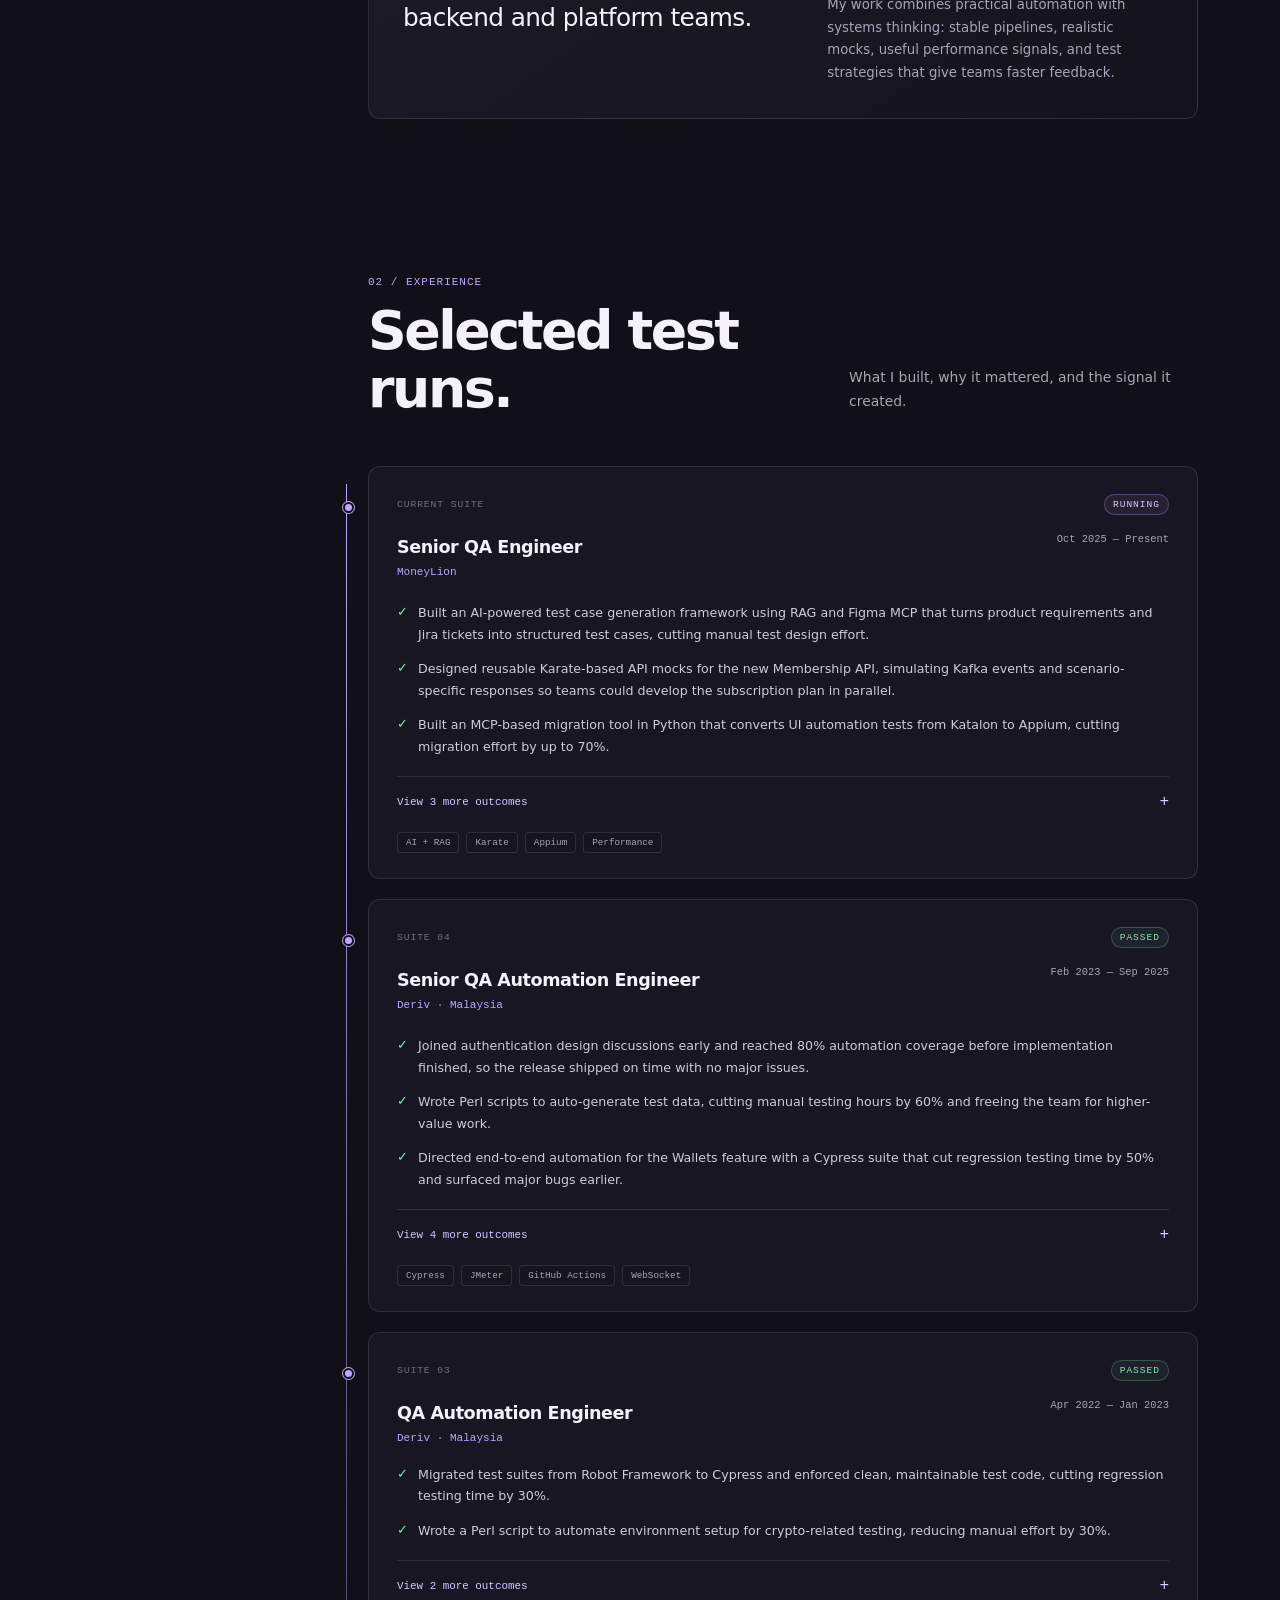
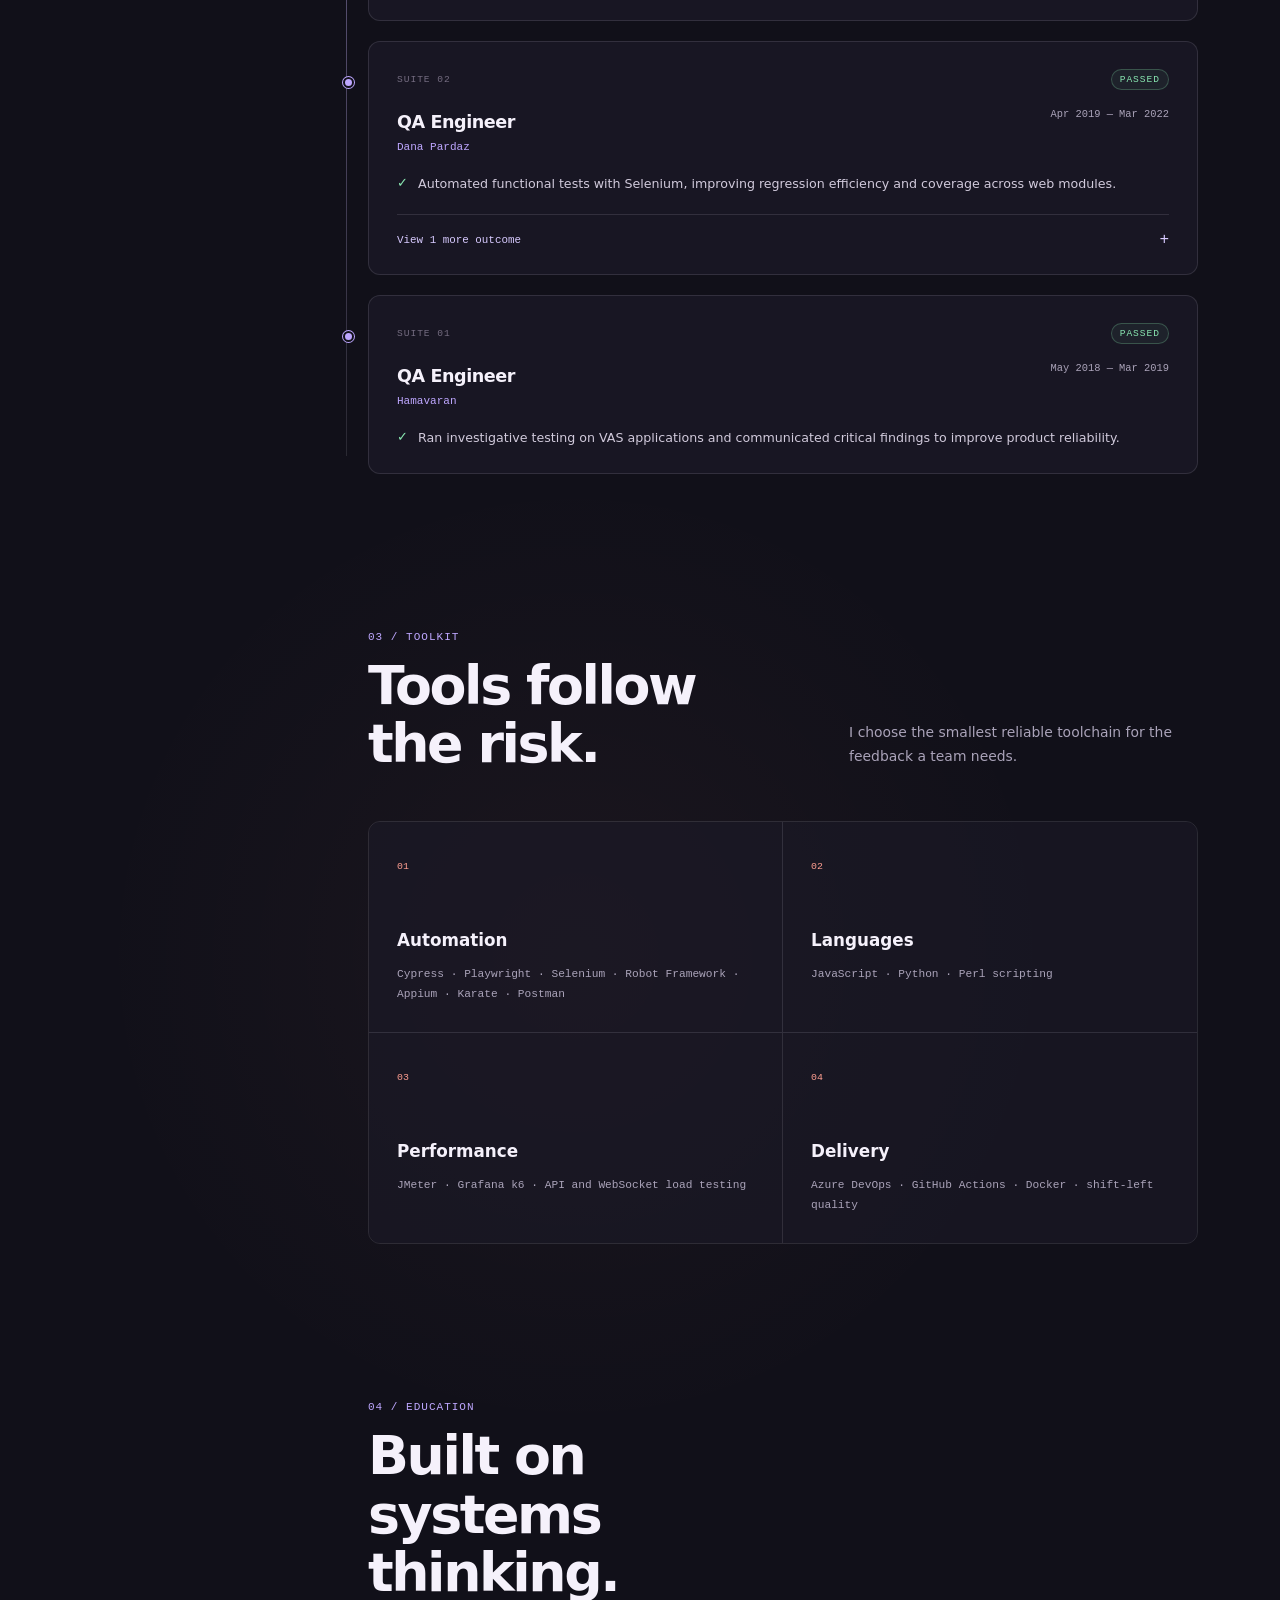
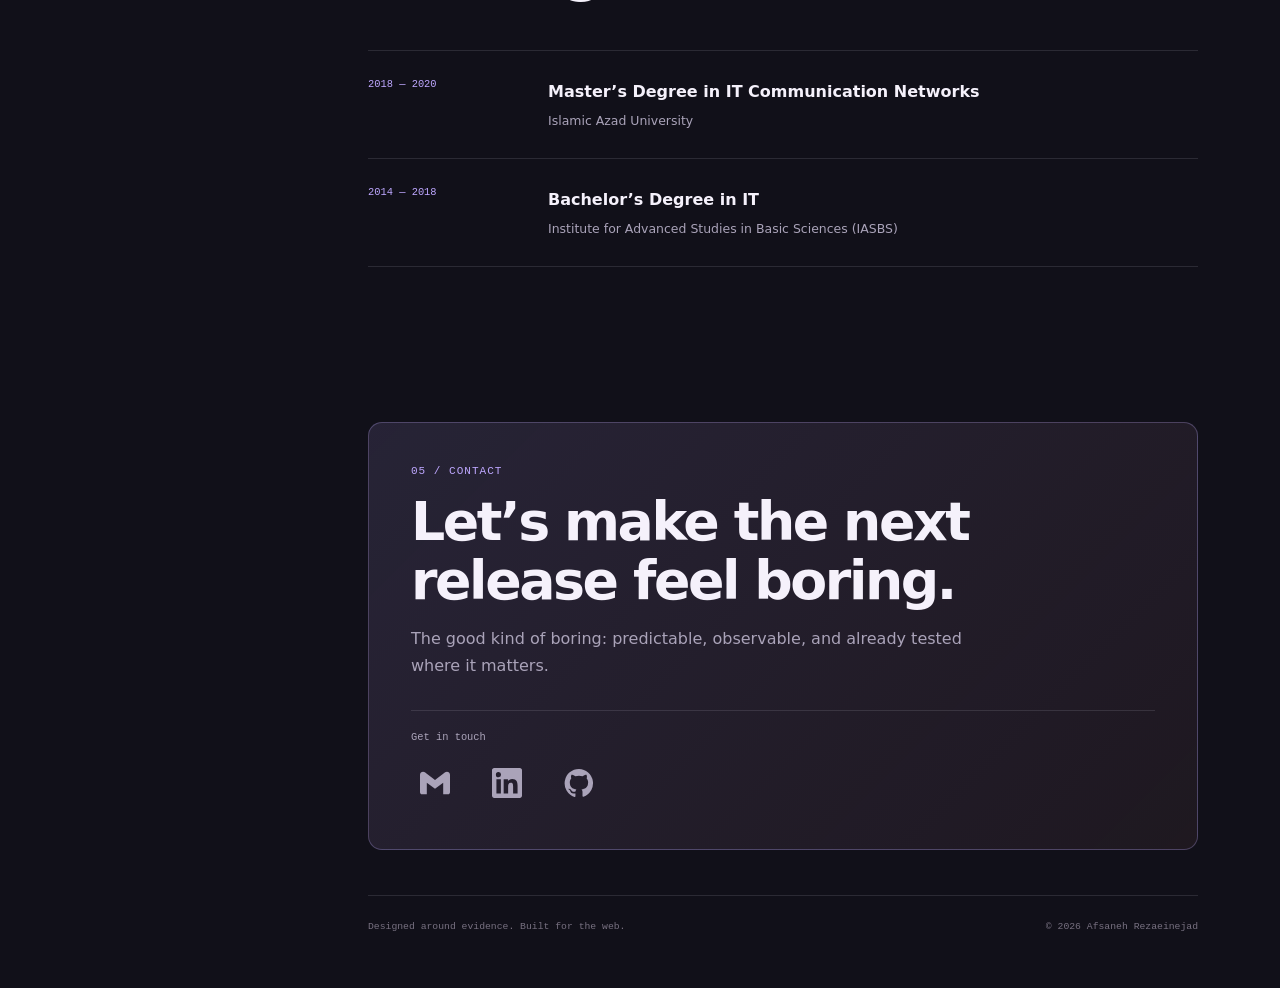
==== commit b949af8b: "Fix contact icon sizing and stylesheet caching" ====
--- a/index.html
+++ b/index.html
@@ -8,7 +8,7 @@
   <meta name="theme-color" content="#111019">
   <link rel="canonical" href="https://afsanehrezaeinejad.com/">
   <link rel="icon" href="/favicon.svg" type="image/svg+xml">
-  <link rel="stylesheet" href="/styles.css">
+  <link rel="stylesheet" href="/styles.css?v=20261006-1">
   <meta property="og:type" content="website">
   <meta property="og:url" content="https://afsanehrezaeinejad.com/">
   <meta property="og:title" content="Afsaneh Rezaeinejad — Senior QA Engineer">
@@ -171,17 +171,17 @@
           <span class="contact-links-label">Get in touch</span>
           <nav class="contact-platforms" aria-label="Contact links">
             <a href="mailto:afsaneh.rezaee5@gmail.com" aria-label="Send an email" title="Email">
-              <svg viewBox="0 0 24 24" aria-hidden="true">
+              <svg width="30" height="30" viewBox="0 0 24 24" aria-hidden="true">
                 <path d="M24 5.46v13.9c0 .91-.73 1.64-1.64 1.64h-3.81v-9.27L12 16.64l-6.55-4.91V21H1.64C.73 21 0 20.27 0 19.36V5.46c0-2.03 2.31-3.18 3.93-1.97l1.52 1.15L12 9.55l6.55-4.91 1.52-1.15C21.69 2.28 24 3.43 24 5.46Z"/>
               </svg>
             </a>
             <a href="https://www.linkedin.com/in/afsaneh-rezaeinejad-48ba454a/" target="_blank" rel="noopener noreferrer" aria-label="LinkedIn profile (opens in a new tab)" title="LinkedIn">
-              <svg viewBox="0 0 24 24" aria-hidden="true">
+              <svg width="30" height="30" viewBox="0 0 24 24" aria-hidden="true">
                 <path d="M20.45 20.45h-3.56v-5.57c0-1.33-.03-3.04-1.85-3.04-1.85 0-2.14 1.45-2.14 2.94v5.67H9.34V8.98h3.42v1.57h.05c.47-.9 1.64-1.85 3.37-1.85 3.6 0 4.27 2.37 4.27 5.46v6.29ZM5.32 7.41a2.07 2.07 0 1 1 0-4.13 2.07 2.07 0 0 1 0 4.13Zm1.78 13.04H3.54V8.98H7.1v11.47ZM22.23 0H1.77C.79 0 0 .77 0 1.73v20.54C0 23.23.79 24 1.77 24h20.46c.98 0 1.77-.77 1.77-1.73V1.73C24 .77 23.21 0 22.23 0Z"/>
               </svg>
             </a>
             <a href="https://github.com/Afsanehrezaeinejad" target="_blank" rel="noopener noreferrer" aria-label="GitHub profile (opens in a new tab)" title="GitHub">
-              <svg viewBox="0 0 24 24" aria-hidden="true">
+              <svg width="30" height="30" viewBox="0 0 24 24" aria-hidden="true">
                 <path d="M12 .7a11.5 11.5 0 0 0-3.64 22.41c.58.1.79-.25.79-.56v-2.23c-3.23.7-3.91-1.37-3.91-1.37-.53-1.34-1.29-1.7-1.29-1.7-1.05-.72.08-.7.08-.7 1.17.08 1.78 1.2 1.78 1.2 1.04 1.77 2.72 1.26 3.38.96.1-.75.4-1.26.74-1.55-2.58-.29-5.29-1.29-5.29-5.69 0-1.26.45-2.29 1.19-3.09-.12-.29-.52-1.46.11-3.05 0 0 .97-.31 3.16 1.18a10.9 10.9 0 0 1 5.76 0c2.19-1.49 3.15-1.18 3.15-1.18.63 1.59.23 2.76.12 3.05.74.8 1.18 1.83 1.18 3.09 0 4.41-2.72 5.39-5.3 5.68.42.36.79 1.06.79 2.14v3.17c0 .31.21.67.8.56A11.5 11.5 0 0 0 12 .7Z"/>
               </svg>
             </a>
--- a/styles.css
+++ b/styles.css
@@ -120,9 +120,9 @@
 .contact-copy > p { max-width: 570px; color: var(--muted); }
 .contact-links { margin-top: 31px; padding-top: 20px; border-top: 1px solid var(--line); display: grid; gap: 16px; }
 .contact-links-label { color: var(--muted); font: 0.65rem var(--mono); }
-.contact-platforms { display: flex; flex-wrap: wrap; gap: clamp(18px, 4vw, 38px); }
-.contact-platforms a { width: 58px; height: 58px; display: grid; place-items: center; border-radius: 8px; color: var(--muted); text-decoration: none; transition: color 180ms ease, background 180ms ease, transform 180ms ease; }
-.contact-platforms svg { width: 43px; height: 43px; fill: currentColor; }
+.contact-platforms { display: flex; flex-wrap: wrap; gap: clamp(12px, 2.5vw, 24px); }
+.contact-platforms a { width: 48px; height: 48px; display: grid; place-items: center; border-radius: 8px; color: var(--muted); text-decoration: none; transition: color 180ms ease, background 180ms ease, transform 180ms ease; }
+.contact-platforms svg { display: block; width: 30px; height: 30px; max-width: 30px; max-height: 30px; flex: none; fill: currentColor; }
 .contact-platforms a:hover { color: var(--violet-bright); background: rgba(190, 167, 255, 0.08); transform: translateY(-3px); }
 footer { display: flex; justify-content: space-between; gap: 20px; padding-top: 25px; border-top: 1px solid var(--line); color: #777080; font: 0.61rem var(--mono); }
 footer p { margin-bottom: 0; }
@@ -157,7 +157,7 @@
   .role-heading { display: block; }
   .role-heading time { display: block; margin-top: 10px; }
   .contact { margin-top: 90px; padding: 31px 25px; }
-  .contact-platforms { gap: 15px; }
+  .contact-platforms { gap: 12px; }
 }
 @media (max-width: 520px) {
   body { font-size: 15px; }
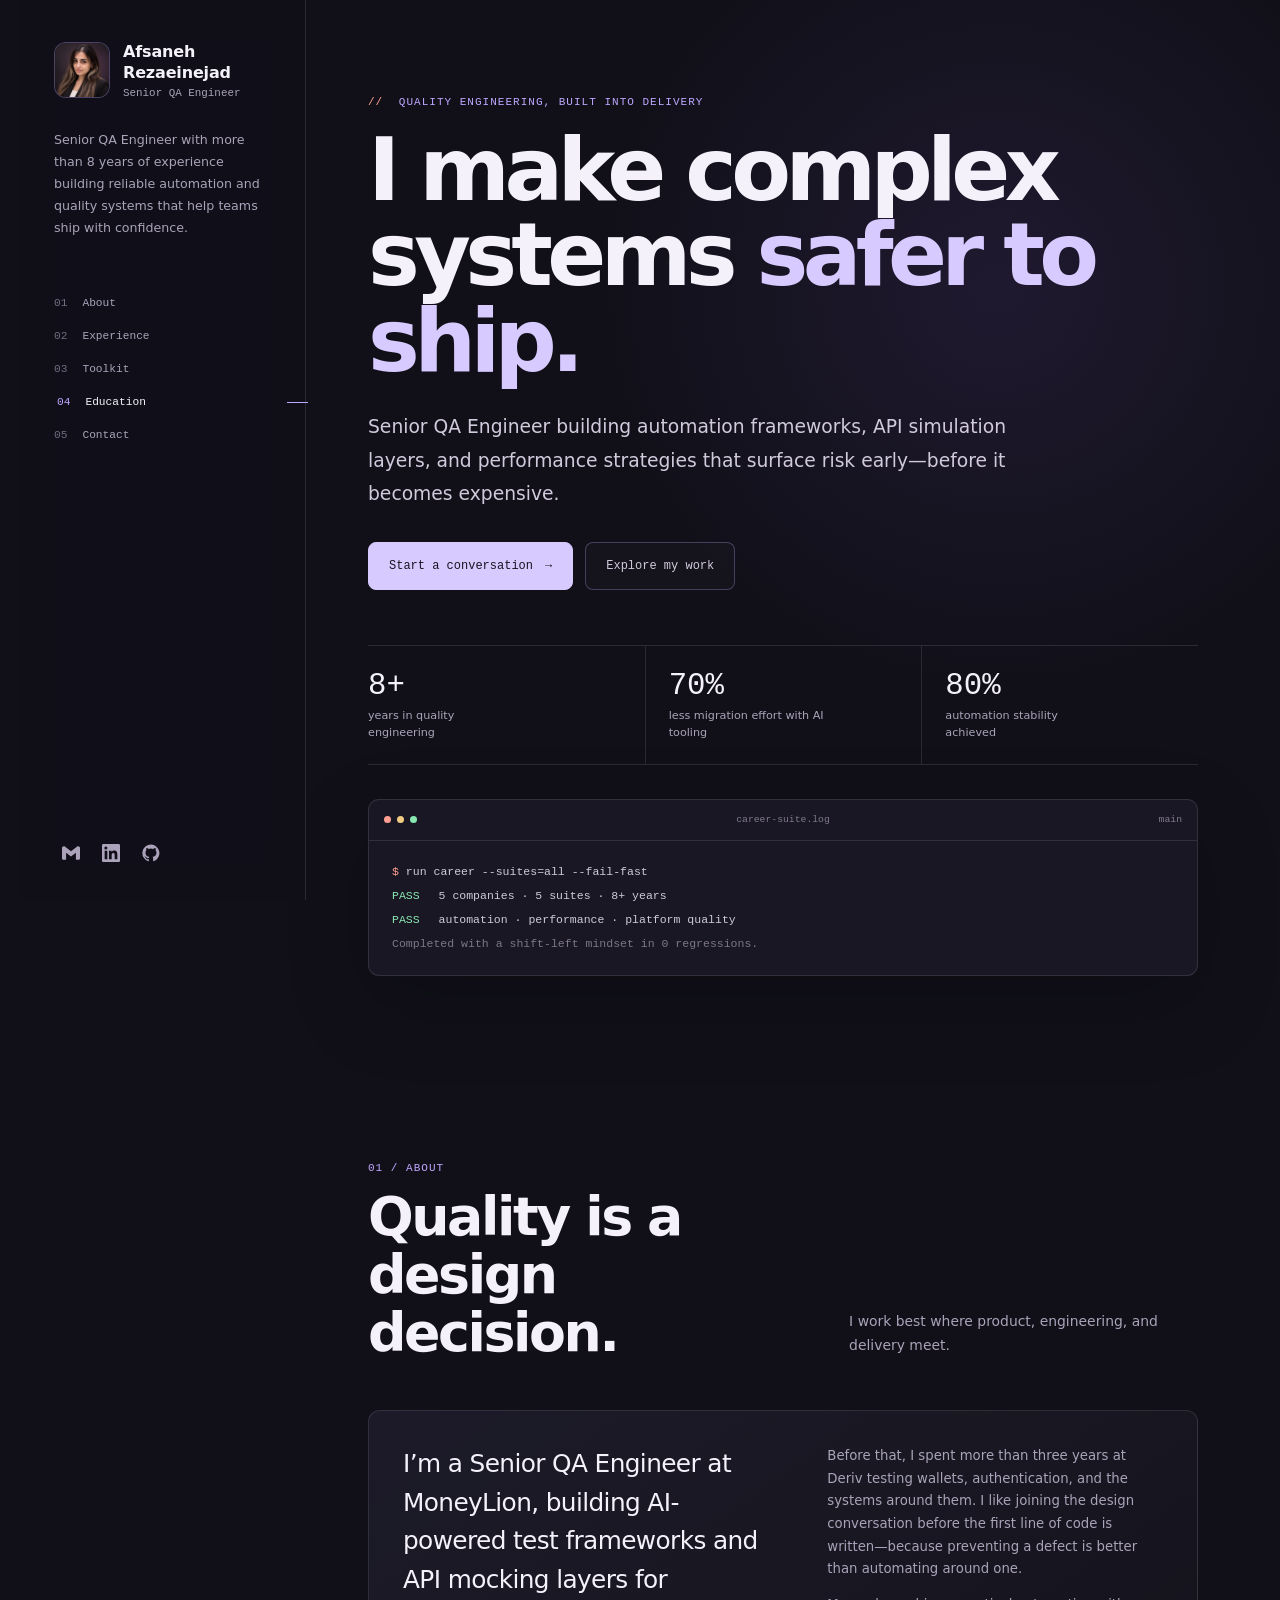
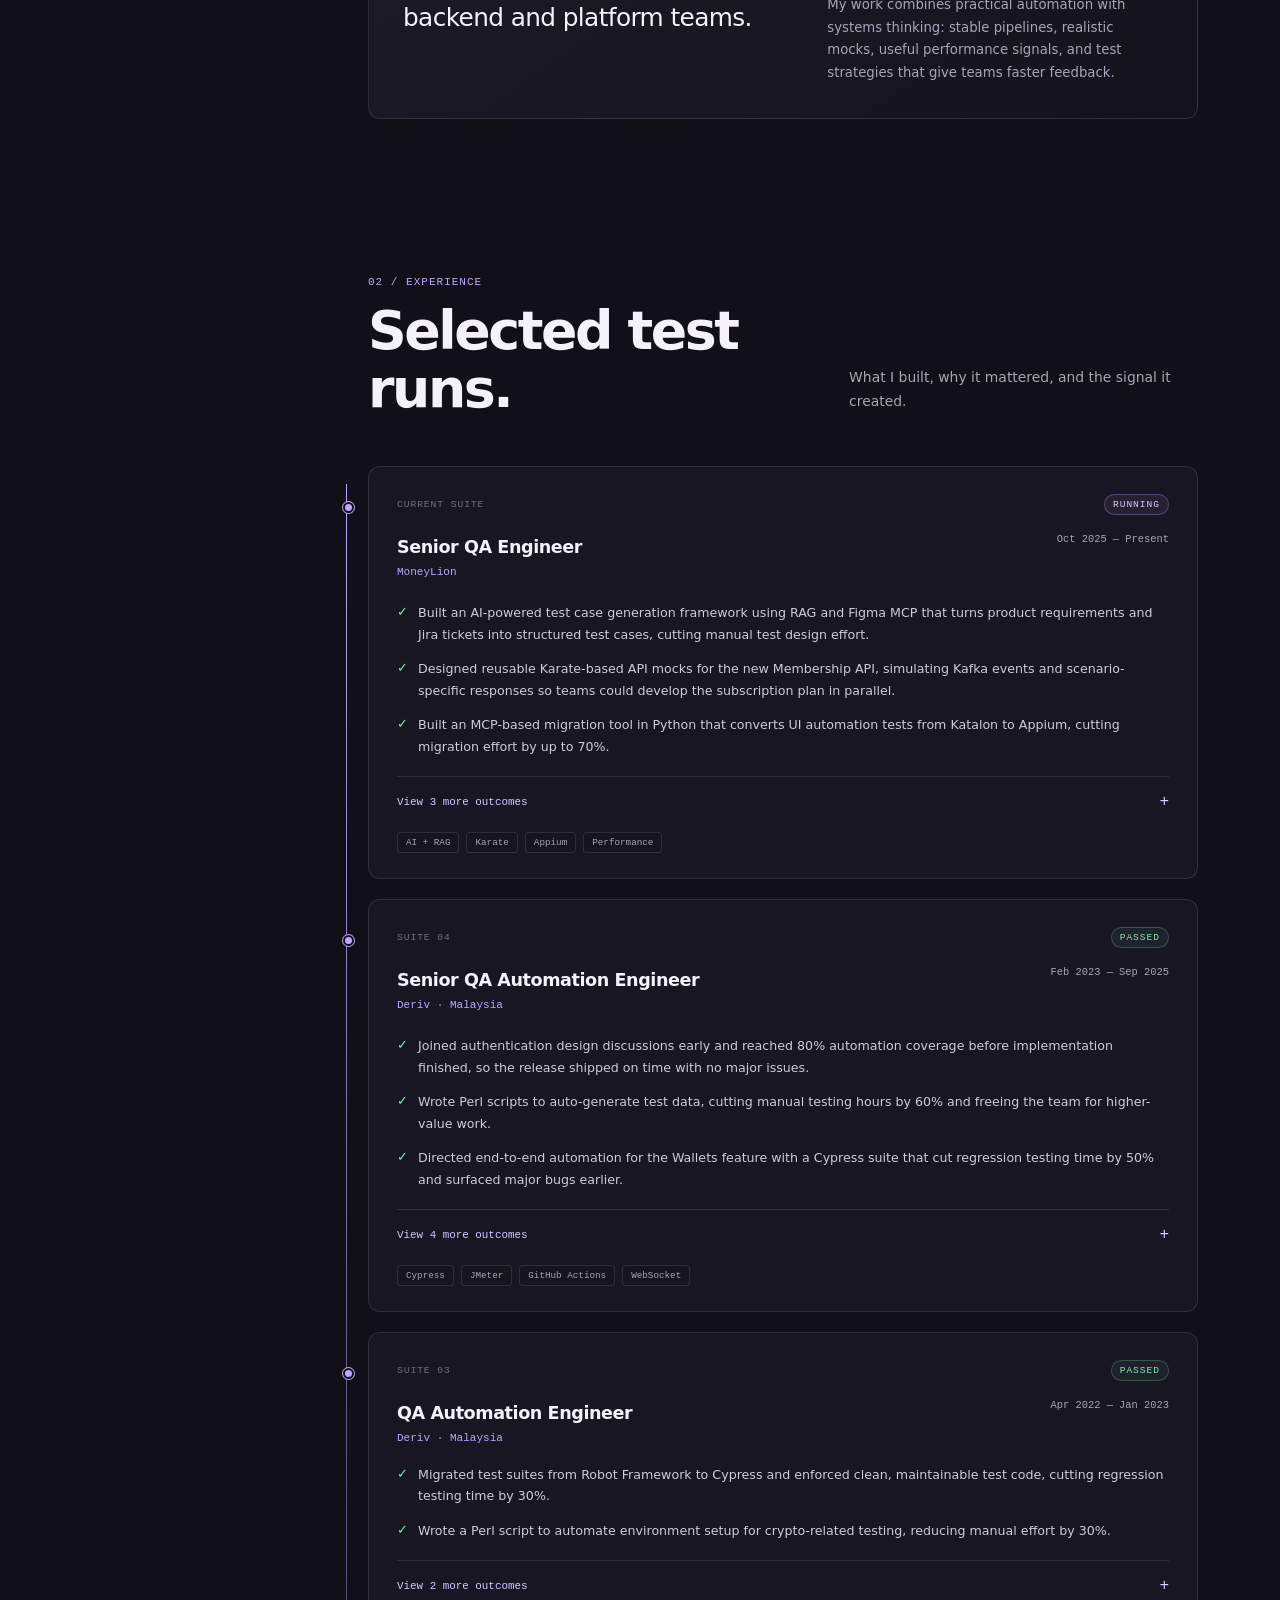
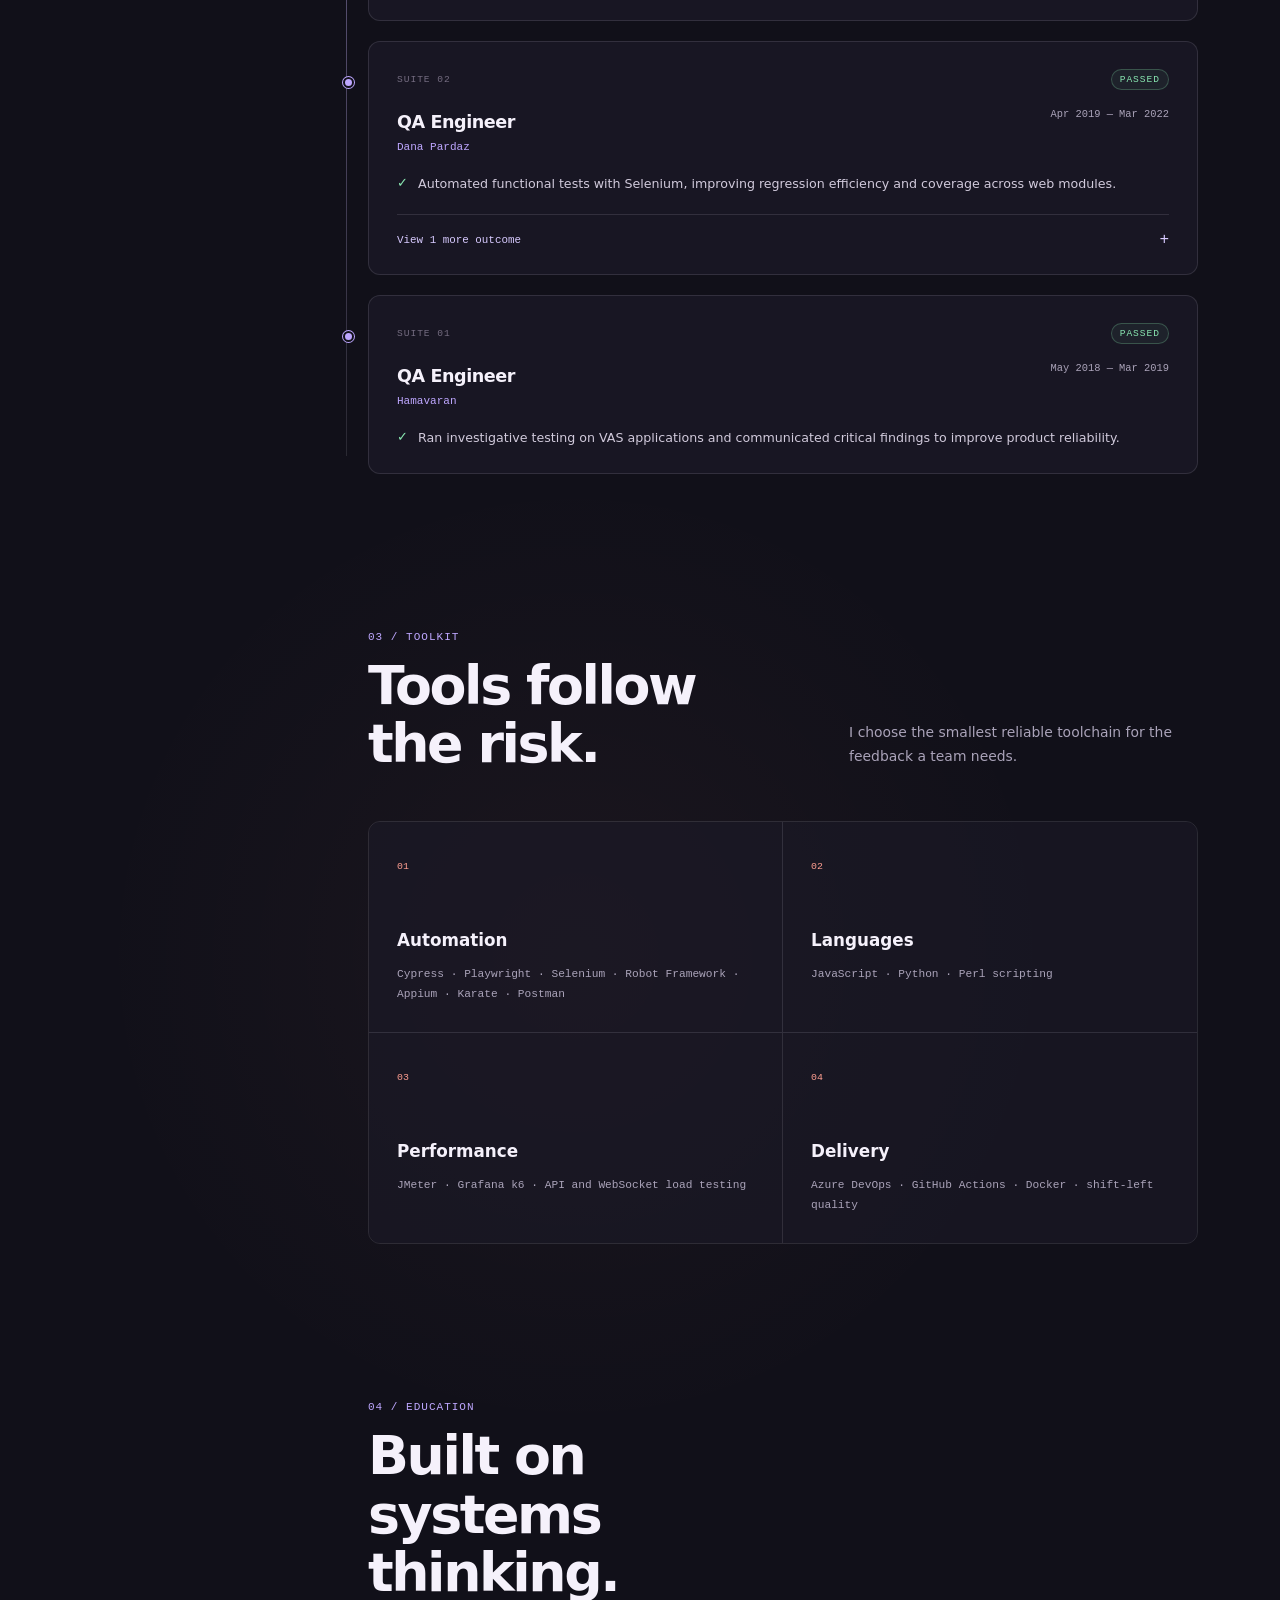
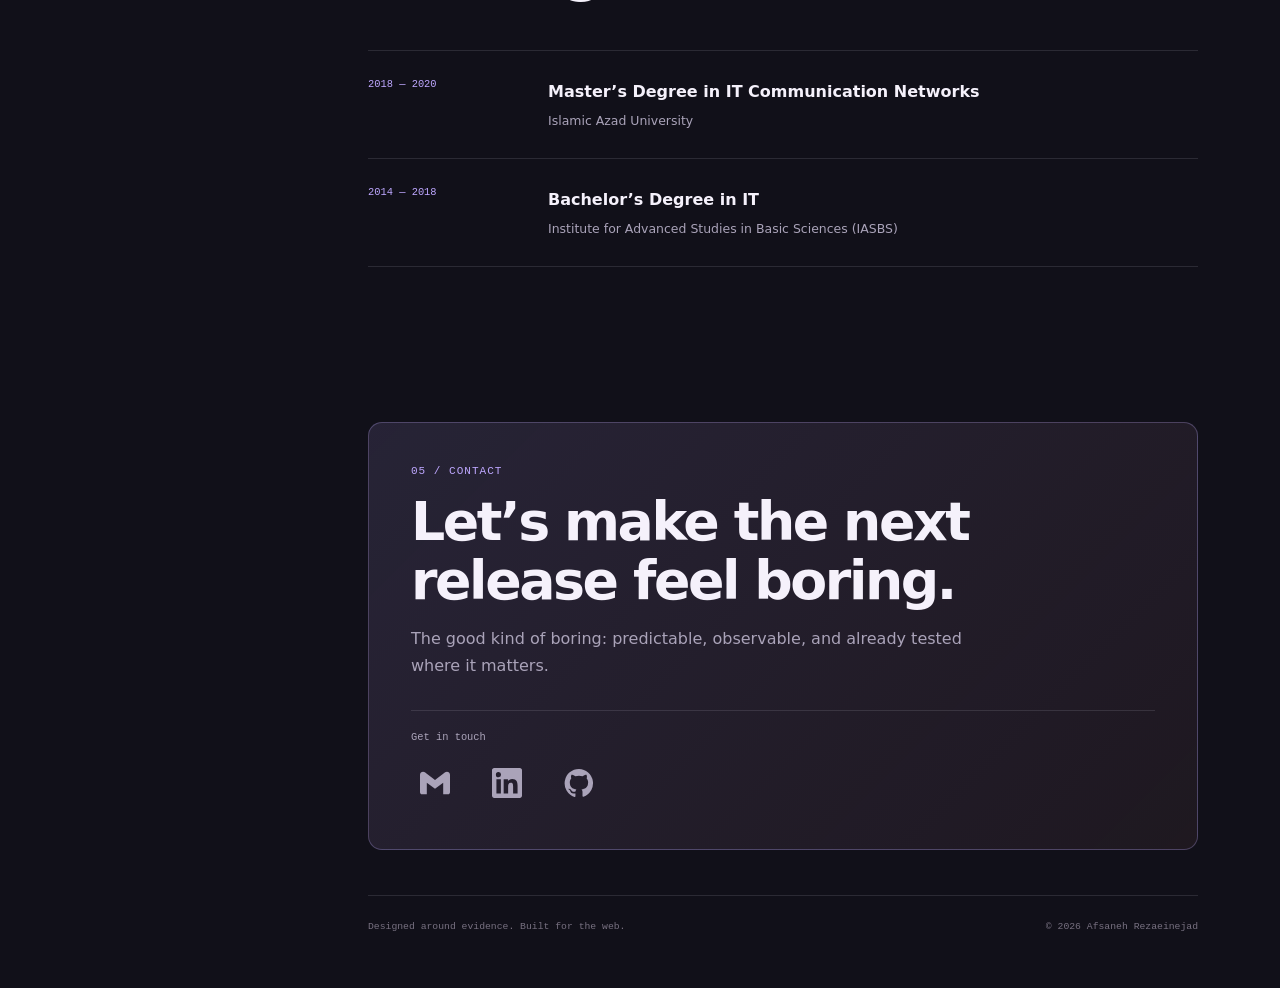
==== commit 6fa390e6: "Enhance portfolio sidebar profile" ====
--- a/index.html
+++ b/index.html
@@ -7,8 +7,8 @@
   <meta name="description" content="Senior QA Engineer building reliable automation, API mocks, performance tests, and AI-assisted quality systems for complex products.">
   <meta name="theme-color" content="#111019">
   <link rel="canonical" href="https://afsanehrezaeinejad.com/">
-  <link rel="icon" href="/favicon.svg" type="image/svg+xml">
-  <link rel="stylesheet" href="/styles.css?v=20261006-1">
+  <link rel="icon" href="favicon.svg" type="image/svg+xml">
+  <link rel="stylesheet" href="styles-20261006.css">
   <meta property="og:type" content="website">
   <meta property="og:url" content="https://afsanehrezaeinejad.com/">
   <meta property="og:title" content="Afsaneh Rezaeinejad — Senior QA Engineer">
@@ -42,11 +42,10 @@
     <aside class="sidebar" aria-label="Portfolio overview">
       <div>
         <a class="identity" href="#top">
-          <span class="identity-mark" aria-hidden="true">AR</span>
+          <img class="identity-mark" src="profile-photo.png" alt="" width="56" height="56">
           <span><strong>Afsaneh Rezaeinejad</strong><small>Senior QA Engineer</small></span>
         </a>
-        <p class="sidebar-intro">I design quality systems that help teams ship with confidence—from the first architecture conversation to the final release check.</p>
-        <div class="availability"><span class="status-dot" aria-hidden="true"></span>Open to meaningful conversations</div>
+        <p class="sidebar-intro">Senior QA Engineer with more than 8 years of experience building reliable automation and quality systems that help teams ship with confidence.</p>
         <nav class="section-nav" aria-label="Primary navigation">
           <a href="#about" data-section="about"><span>01</span> About</a>
           <a href="#experience" data-section="experience"><span>02</span> Experience</a>
@@ -56,9 +55,15 @@
         </nav>
       </div>
       <div class="sidebar-links" aria-label="Social links">
-        <a href="mailto:afsaneh.rezaee5@gmail.com">Email</a>
-        <a href="https://www.linkedin.com/in/afsaneh-rezaeinejad-48ba454a/" target="_blank" rel="noopener noreferrer">LinkedIn <span aria-hidden="true">↗</span></a>
-        <a href="https://github.com/Afsanehrezaeinejad" target="_blank" rel="noopener noreferrer">GitHub <span aria-hidden="true">↗</span></a>
+        <a href="mailto:afsaneh.rezaee5@gmail.com" aria-label="Email" title="Email">
+          <svg viewBox="0 0 24 24" aria-hidden="true"><path d="M24 5.46v13.9c0 .91-.73 1.64-1.64 1.64h-3.81v-9.27L12 16.64l-6.55-4.91V21H1.64C.73 21 0 20.27 0 19.36V5.46c0-2.03 2.31-3.18 3.93-1.97l1.52 1.15L12 9.55l6.55-4.91 1.52-1.15C21.69 2.28 24 3.43 24 5.46Z"/></svg>
+        </a>
+        <a href="https://www.linkedin.com/in/afsaneh-rezaeinejad-48ba454a/" target="_blank" rel="noopener noreferrer" aria-label="LinkedIn profile (opens in a new tab)" title="LinkedIn">
+          <svg viewBox="0 0 24 24" aria-hidden="true"><path d="M20.45 20.45h-3.56v-5.57c0-1.33-.03-3.04-1.85-3.04-1.85 0-2.14 1.45-2.14 2.94v5.67H9.34V8.98h3.42v1.57h.05c.47-.9 1.64-1.85 3.37-1.85 3.6 0 4.27 2.37 4.27 5.46v6.29ZM5.32 7.41a2.07 2.07 0 1 1 0-4.13 2.07 2.07 0 0 1 0 4.13Zm1.78 13.04H3.54V8.98H7.1v11.47ZM22.23 0H1.77C.79 0 0 .77 0 1.73v20.54C0 23.23.79 24 1.77 24h20.46c.98 0 1.77-.77 1.77-1.73V1.73C24 .77 23.21 0 22.23 0Z"/></svg>
+        </a>
+        <a href="https://github.com/Afsanehrezaeinejad" target="_blank" rel="noopener noreferrer" aria-label="GitHub profile (opens in a new tab)" title="GitHub">
+          <svg viewBox="0 0 24 24" aria-hidden="true"><path d="M12 .7a11.5 11.5 0 0 0-3.64 22.41c.58.1.79-.25.79-.56v-2.23c-3.23.7-3.91-1.37-3.91-1.37-.53-1.34-1.29-1.7-1.29-1.7-1.05-.72.08-.7.08-.7 1.17.08 1.78 1.2 1.78 1.2 1.04 1.77 2.72 1.26 3.38.96.1-.75.4-1.26.74-1.55-2.58-.29-5.29-1.29-5.29-5.69 0-1.26.45-2.29 1.19-3.09-.12-.29-.52-1.46.11-3.05 0 0 .97-.31 3.16 1.18a10.9 10.9 0 0 1 5.76 0c2.19-1.49 3.15-1.18 3.15-1.18.63 1.59.23 2.76.12 3.05.74.8 1.18 1.83 1.18 3.09 0 4.41-2.72 5.39-5.3 5.68.42.36.79 1.06.79 2.14v3.17c0 .31.21.67.8.56A11.5 11.5 0 0 0 12 .7Z"/></svg>
+        </a>
       </div>
     </aside>
     <main id="main-content">
@@ -191,6 +196,6 @@
       <footer><p>Designed around evidence. Built for the web.</p><p>© <span id="year">2026</span> Afsaneh Rezaeinejad</p></footer>
     </main>
   </div>
-  <script src="/script.js" defer></script>
+  <script src="script.js" defer></script>
 </body>
 </html>
--- a/styles-20261006.css
+++ b/styles-20261006.css
@@ -0,0 +1,185 @@
+:root {
+  --bg: #111019; --bg-elevated: #171520; --surface: #1d1a28; --surface-strong: #242031;
+  --line: rgba(229, 224, 240, 0.12); --line-strong: rgba(191, 171, 255, 0.28);
+  --text: #f5f1fb; --muted: #aaa3b9; --soft: #d1cadc; --violet: #bea7ff;
+  --violet-bright: #d7caff; --coral: #ff9f91; --green: #89e7b1;
+  --sans: "Avenir Next", "Segoe UI", system-ui, sans-serif; --mono: ui-monospace, "SFMono-Regular", Consolas, monospace;
+  --max: 1240px; color-scheme: dark;
+}
+* { box-sizing: border-box; }
+html { scroll-behavior: smooth; scroll-padding-top: 28px; }
+body {
+  margin: 0; min-width: 320px;
+  background: radial-gradient(circle at 78% 5%, rgba(125, 88, 196, 0.13), transparent 25rem), radial-gradient(circle at 45% 72%, rgba(255, 159, 145, 0.045), transparent 30rem), var(--bg);
+  color: var(--text); font-family: var(--sans); font-size: 16px; line-height: 1.7; -webkit-font-smoothing: antialiased;
+}
+::selection { color: var(--bg); background: var(--violet); }
+a { color: inherit; }
+button, a, summary { -webkit-tap-highlight-color: transparent; }
+a:focus-visible, summary:focus-visible { outline: 2px solid var(--coral); outline-offset: 4px; border-radius: 4px; }
+.skip-link { position: fixed; top: 12px; left: 12px; z-index: 100; transform: translateY(-180%); padding: 10px 14px; color: var(--bg); background: var(--violet-bright); font-family: var(--mono); text-decoration: none; }
+.skip-link:focus { transform: translateY(0); }
+.page-shell { width: min(100%, var(--max)); margin: 0 auto; display: grid; grid-template-columns: 286px minmax(0, 1fr); }
+.sidebar { position: sticky; top: 0; height: 100vh; padding: 42px 34px 30px; border-right: 1px solid var(--line); display: flex; flex-direction: column; justify-content: space-between; background: rgba(17, 16, 25, 0.72); backdrop-filter: blur(18px); }
+.identity { display: flex; align-items: center; gap: 13px; text-decoration: none; }
+.identity-mark { width: 56px; height: 56px; flex: 0 0 auto; display: block; object-fit: cover; border: 1px solid var(--line-strong); border-radius: 12px; background: var(--surface); }
+.identity strong { display: block; font-size: 1rem; line-height: 1.3; letter-spacing: -0.01em; }
+.identity small { display: block; margin-top: 3px; color: var(--muted); font: 0.68rem var(--mono); }
+.sidebar-intro { margin: 30px 0 20px; color: var(--muted); font-size: 0.79rem; line-height: 1.75; }
+.section-nav { margin-top: 50px; display: grid; gap: 5px; }
+.section-nav a { position: relative; display: flex; gap: 15px; padding: 8px 0; color: var(--muted); font: 0.7rem var(--mono); text-decoration: none; transition: color 180ms ease, transform 180ms ease; }
+.section-nav a::after { content: ""; position: absolute; right: -34px; top: 50%; width: 0; height: 1px; background: var(--violet); transition: width 180ms ease; }
+.section-nav a span { color: #716a80; }
+.section-nav a:hover, .section-nav a[aria-current="true"] { color: var(--text); transform: translateX(3px); }
+.section-nav a[aria-current="true"]::after { width: 21px; }
+.section-nav a[aria-current="true"] span { color: var(--violet); }
+.sidebar-links { display: flex; flex-wrap: wrap; gap: 6px; }
+.sidebar-links a { width: 34px; height: 34px; display: inline-grid; place-items: center; border-radius: 7px; color: var(--muted); text-decoration: none; transition: color 180ms ease, background 180ms ease, transform 180ms ease; }
+.sidebar-links svg { width: 18px; height: 18px; display: block; fill: currentColor; }
+.sidebar-links a:hover { color: var(--coral); background: rgba(255, 159, 145, 0.08); transform: translateY(-2px); }
+main { min-width: 0; padding: 0 62px 40px; }
+.hero { min-height: 100vh; padding: 96px 0 74px; display: flex; flex-direction: column; justify-content: center; }
+.eyebrow, .section-index { color: var(--violet); font: 500 0.69rem var(--mono); letter-spacing: 0.09em; text-transform: uppercase; }
+.eyebrow span { color: var(--coral); margin-right: 8px; }
+h1, h2, h3, p { margin-top: 0; }
+h1 { max-width: 760px; margin: 20px 0 26px; font-size: clamp(3.15rem, 6.8vw, 6.1rem); line-height: 0.98; letter-spacing: -0.065em; }
+h1 em { color: var(--violet-bright); font-style: normal; }
+.hero-copy { max-width: 665px; margin-bottom: 31px; color: var(--soft); font-size: clamp(1rem, 1.6vw, 1.17rem); line-height: 1.8; }
+.hero-actions { display: flex; flex-wrap: wrap; gap: 12px; }
+.button { display: inline-flex; align-items: center; justify-content: center; gap: 12px; min-height: 48px; padding: 0 20px; border: 1px solid var(--line-strong); border-radius: 8px; font: 500 0.75rem var(--mono); text-decoration: none; transition: transform 180ms ease, border-color 180ms ease, background 180ms ease; }
+.button:hover { transform: translateY(-2px); border-color: var(--violet); }
+.button-primary { color: #181421; background: var(--violet-bright); border-color: var(--violet-bright); }
+.button-primary:hover { background: var(--coral); border-color: var(--coral); }
+.button-secondary { color: var(--soft); background: rgba(255,255,255,0.02); }
+.metrics { display: grid; grid-template-columns: repeat(3, 1fr); margin: 55px 0 34px; border-block: 1px solid var(--line); }
+.metric { padding: 22px 23px 22px 0; }
+.metric + .metric { padding-left: 23px; border-left: 1px solid var(--line); }
+.metric strong { display: block; color: var(--text); font: 500 clamp(1.4rem, 2.4vw, 2rem) var(--mono); }
+.metric span { display: block; max-width: 22ch; margin-top: 5px; color: var(--muted); font-size: 0.7rem; line-height: 1.5; }
+.console { overflow: hidden; border: 1px solid var(--line); border-radius: 11px; background: rgba(29, 26, 40, 0.74); box-shadow: 0 28px 80px rgba(0,0,0,0.22); }
+.console-bar { height: 41px; padding: 0 15px; border-bottom: 1px solid var(--line); display: grid; grid-template-columns: 1fr auto 1fr; align-items: center; color: #81798f; font: 0.61rem var(--mono); }
+.console-bar > :last-child { text-align: right; }
+.console-dots { display: flex; gap: 6px; }
+.console-dots span { width: 7px; height: 7px; border-radius: 50%; background: #494352; }
+.console-dots span:first-child { background: var(--coral); }
+.console-dots span:nth-child(2) { background: #f2cc83; }
+.console-dots span:last-child { background: var(--green); }
+.console-body { padding: 21px 23px; color: var(--soft); font: 0.72rem/1.75 var(--mono); }
+.console-body p { margin-bottom: 4px; }
+.console-body p:last-child { margin-bottom: 0; }
+.prompt { color: var(--coral); }
+.pass { color: var(--green); margin-right: 12px; }
+.console-muted { color: #7e768a; }
+.section { padding: 112px 0 45px; }
+.section-heading { display: grid; grid-template-columns: minmax(260px, 1.25fr) 1fr; gap: 45px; align-items: end; margin: 14px 0 48px; }
+.section-heading h2, .contact h2 { margin-bottom: 0; font-size: clamp(2rem, 4.2vw, 3.65rem); line-height: 1.08; letter-spacing: -0.045em; }
+.section-heading p { margin-bottom: 5px; color: var(--muted); font-size: 0.87rem; }
+.about-grid { display: grid; grid-template-columns: 1.1fr 1fr; gap: 55px; padding: 34px; border: 1px solid var(--line); border-radius: 12px; background: linear-gradient(145deg, rgba(190, 167, 255, 0.07), rgba(255, 255, 255, 0.015)); }
+.about-lead { color: var(--text); font-size: clamp(1.2rem, 2.2vw, 1.55rem); line-height: 1.55; letter-spacing: -0.025em; }
+.about-copy p { color: var(--muted); font-size: 0.83rem; }
+.about-copy p:last-child { margin-bottom: 0; }
+.timeline { position: relative; display: grid; gap: 20px; }
+.timeline::before { content: ""; position: absolute; left: -22px; top: 18px; bottom: 18px; width: 1px; background: linear-gradient(var(--violet), var(--line)); }
+.role-card { position: relative; padding: 27px 28px 25px; border: 1px solid var(--line); border-radius: 12px; background: rgba(29, 26, 40, 0.72); transition: border-color 180ms ease, transform 180ms ease, background 180ms ease; }
+.role-card::before { content: ""; position: absolute; left: -26px; top: 35px; width: 7px; height: 7px; border: 2px solid var(--bg); border-radius: 50%; background: var(--violet); box-shadow: 0 0 0 1px var(--violet); }
+.role-card:hover { transform: translateY(-2px); border-color: var(--line-strong); background: rgba(32, 29, 45, 0.9); }
+.role-topline { display: flex; justify-content: space-between; align-items: center; margin-bottom: 18px; color: #756d82; font: 0.6rem var(--mono); text-transform: uppercase; letter-spacing: 0.1em; }
+.role-status { padding: 4px 8px; border: 1px solid rgba(190, 167, 255, 0.3); border-radius: 999px; color: var(--violet-bright); background: rgba(190, 167, 255, 0.08); }
+.role-status-pass { color: var(--green); border-color: rgba(137, 231, 177, 0.25); background: rgba(137, 231, 177, 0.06); }
+.role-heading { display: flex; justify-content: space-between; gap: 20px; margin-bottom: 24px; }
+.role-heading h3 { margin-bottom: 3px; font-size: 1.1rem; letter-spacing: -0.025em; }
+.role-heading p { margin-bottom: 0; color: var(--violet); font: 0.69rem var(--mono); }
+.role-heading time { flex: 0 0 auto; color: var(--muted); font: 0.65rem var(--mono); }
+.achievement-list { list-style: none; padding: 0; margin: 0; display: grid; gap: 13px; }
+.achievement-list li { position: relative; padding-left: 21px; color: var(--soft); font-size: 0.79rem; line-height: 1.7; }
+.achievement-list li::before { content: "✓"; position: absolute; left: 0; top: 0; color: var(--green); font-family: var(--mono); }
+details { margin-top: 19px; border-top: 1px solid var(--line); }
+summary { padding: 16px 0 0; cursor: pointer; list-style: none; display: flex; justify-content: space-between; align-items: center; color: var(--violet-bright); font: 0.68rem var(--mono); }
+summary::-webkit-details-marker { display: none; }
+summary span { font-size: 1rem; transition: transform 180ms ease; }
+details[open] summary span { transform: rotate(45deg); }
+.details-list { margin-top: 17px; padding-top: 1px; }
+.role-tags { display: flex; flex-wrap: wrap; gap: 7px; margin-top: 21px; }
+.role-tags span { padding: 4px 8px; border: 1px solid var(--line); border-radius: 4px; color: var(--muted); background: rgba(0,0,0,0.09); font: 0.58rem var(--mono); }
+.role-card-compact .role-heading { margin-bottom: 20px; }
+.toolkit-grid { display: grid; grid-template-columns: 1fr 1fr; border: 1px solid var(--line); border-radius: 12px; overflow: hidden; }
+.toolkit-card { min-height: 200px; padding: 28px; background: rgba(29, 26, 40, 0.55); }
+.toolkit-card:nth-child(odd) { border-right: 1px solid var(--line); }
+.toolkit-card:nth-child(-n+2) { border-bottom: 1px solid var(--line); }
+.toolkit-number { color: var(--coral); font: 0.62rem var(--mono); }
+.toolkit-card h3 { margin: 48px 0 10px; font-size: 1.05rem; }
+.toolkit-card p { margin-bottom: 0; color: var(--muted); font: 0.7rem/1.8 var(--mono); }
+.education-list { border-top: 1px solid var(--line); }
+.education-list article { display: grid; grid-template-columns: 150px 1fr; gap: 30px; padding: 27px 0; border-bottom: 1px solid var(--line); }
+.education-list span { color: var(--violet); font: 0.65rem var(--mono); }
+.education-list h3 { margin-bottom: 5px; font-size: 1rem; }
+.education-list p { margin-bottom: 0; color: var(--muted); font-size: 0.78rem; }
+.contact { margin: 110px 0 45px; padding: 42px; border: 1px solid var(--line-strong); border-radius: 14px; background: linear-gradient(135deg, rgba(190, 167, 255, 0.13), rgba(255, 159, 145, 0.06)); }
+.contact h2 { max-width: 670px; margin: 16px 0 15px; }
+.contact-copy > p { max-width: 570px; color: var(--muted); }
+.contact-links { margin-top: 31px; padding-top: 20px; border-top: 1px solid var(--line); display: grid; gap: 16px; }
+.contact-links-label { color: var(--muted); font: 0.65rem var(--mono); }
+.contact-platforms { display: flex; flex-wrap: wrap; gap: clamp(12px, 2.5vw, 24px); }
+.contact-platforms a { width: 48px; height: 48px; display: grid; place-items: center; border-radius: 8px; color: var(--muted); text-decoration: none; transition: color 180ms ease, background 180ms ease, transform 180ms ease; }
+.contact-platforms svg { display: block; width: 30px; height: 30px; max-width: 30px; max-height: 30px; flex: none; fill: currentColor; }
+.contact-platforms a:hover { color: var(--violet-bright); background: rgba(190, 167, 255, 0.08); transform: translateY(-3px); }
+footer { display: flex; justify-content: space-between; gap: 20px; padding-top: 25px; border-top: 1px solid var(--line); color: #777080; font: 0.61rem var(--mono); }
+footer p { margin-bottom: 0; }
+.error-page { min-height: 100vh; display: grid; place-items: center; padding: 24px; }
+.error-card { width: min(100%, 650px); padding: 42px; border: 1px solid var(--line); border-radius: 14px; background: var(--surface); }
+.error-code { color: var(--coral); font: 0.7rem var(--mono); }
+.error-card h1 { margin-block: 16px 20px; font-size: clamp(2.6rem, 9vw, 5rem); }
+.error-card p { color: var(--muted); }
+@media (max-width: 980px) {
+  .page-shell { grid-template-columns: 228px minmax(0, 1fr); }
+  .sidebar { padding-inline: 24px; }
+  .section-nav a::after { right: -24px; }
+  main { padding-inline: 38px; }
+  .section-heading { grid-template-columns: 1fr; gap: 13px; }
+  .about-grid { grid-template-columns: 1fr; gap: 20px; }
+}
+@media (max-width: 760px) {
+  html { scroll-padding-top: 90px; }
+  .page-shell { display: block; }
+  .sidebar { position: relative; width: 100%; height: auto; padding: 24px; border-right: 0; border-bottom: 1px solid var(--line); background: rgba(17,16,25,0.92); }
+  .sidebar-intro { max-width: 560px; }
+  .section-nav { margin-top: 27px; display: flex; gap: 6px; overflow-x: auto; padding-bottom: 5px; scrollbar-width: none; }
+  .section-nav::-webkit-scrollbar { display: none; }
+  .section-nav a { flex: 0 0 auto; padding: 8px 11px; border: 1px solid var(--line); border-radius: 999px; }
+  .section-nav a span, .section-nav a::after { display: none; }
+  .section-nav a:hover, .section-nav a[aria-current="true"] { transform: none; color: var(--bg); background: var(--violet-bright); border-color: var(--violet-bright); }
+  .sidebar-links { margin-top: 19px; }
+  main { padding-inline: 24px; }
+  .hero { min-height: auto; padding-top: 78px; }
+  .section { padding-top: 88px; }
+  .timeline::before, .role-card::before { display: none; }
+  .role-heading { display: block; }
+  .role-heading time { display: block; margin-top: 10px; }
+  .contact { margin-top: 90px; padding: 31px 25px; }
+  .contact-platforms { gap: 12px; }
+}
+@media (max-width: 520px) {
+  body { font-size: 15px; }
+  .sidebar-intro { margin-top: 22px; }
+  .hero { padding-top: 64px; }
+  h1 { font-size: clamp(3rem, 15.5vw, 4.2rem); }
+  .metrics { grid-template-columns: 1fr; }
+  .metric { padding: 16px 0; }
+  .metric + .metric { padding-left: 0; border-left: 0; border-top: 1px solid var(--line); }
+  .metric span { max-width: none; }
+  .console-body { padding: 17px; font-size: 0.64rem; overflow-x: auto; }
+  .section-heading { margin-bottom: 32px; }
+  .about-grid, .role-card { padding: 22px 20px; }
+  .toolkit-grid { grid-template-columns: 1fr; }
+  .toolkit-card { min-height: 0; }
+  .toolkit-card:nth-child(odd) { border-right: 0; }
+  .toolkit-card:not(:last-child) { border-bottom: 1px solid var(--line); }
+  .toolkit-card h3 { margin-top: 30px; }
+  .education-list article { grid-template-columns: 1fr; gap: 10px; }
+  footer { display: block; }
+  footer p + p { margin-top: 7px; }
+}
+@media (prefers-reduced-motion: reduce) {
+  html { scroll-behavior: auto; }
+  *, *::before, *::after { animation-duration: 0.01ms !important; animation-iteration-count: 1 !important; transition-duration: 0.01ms !important; }
+}
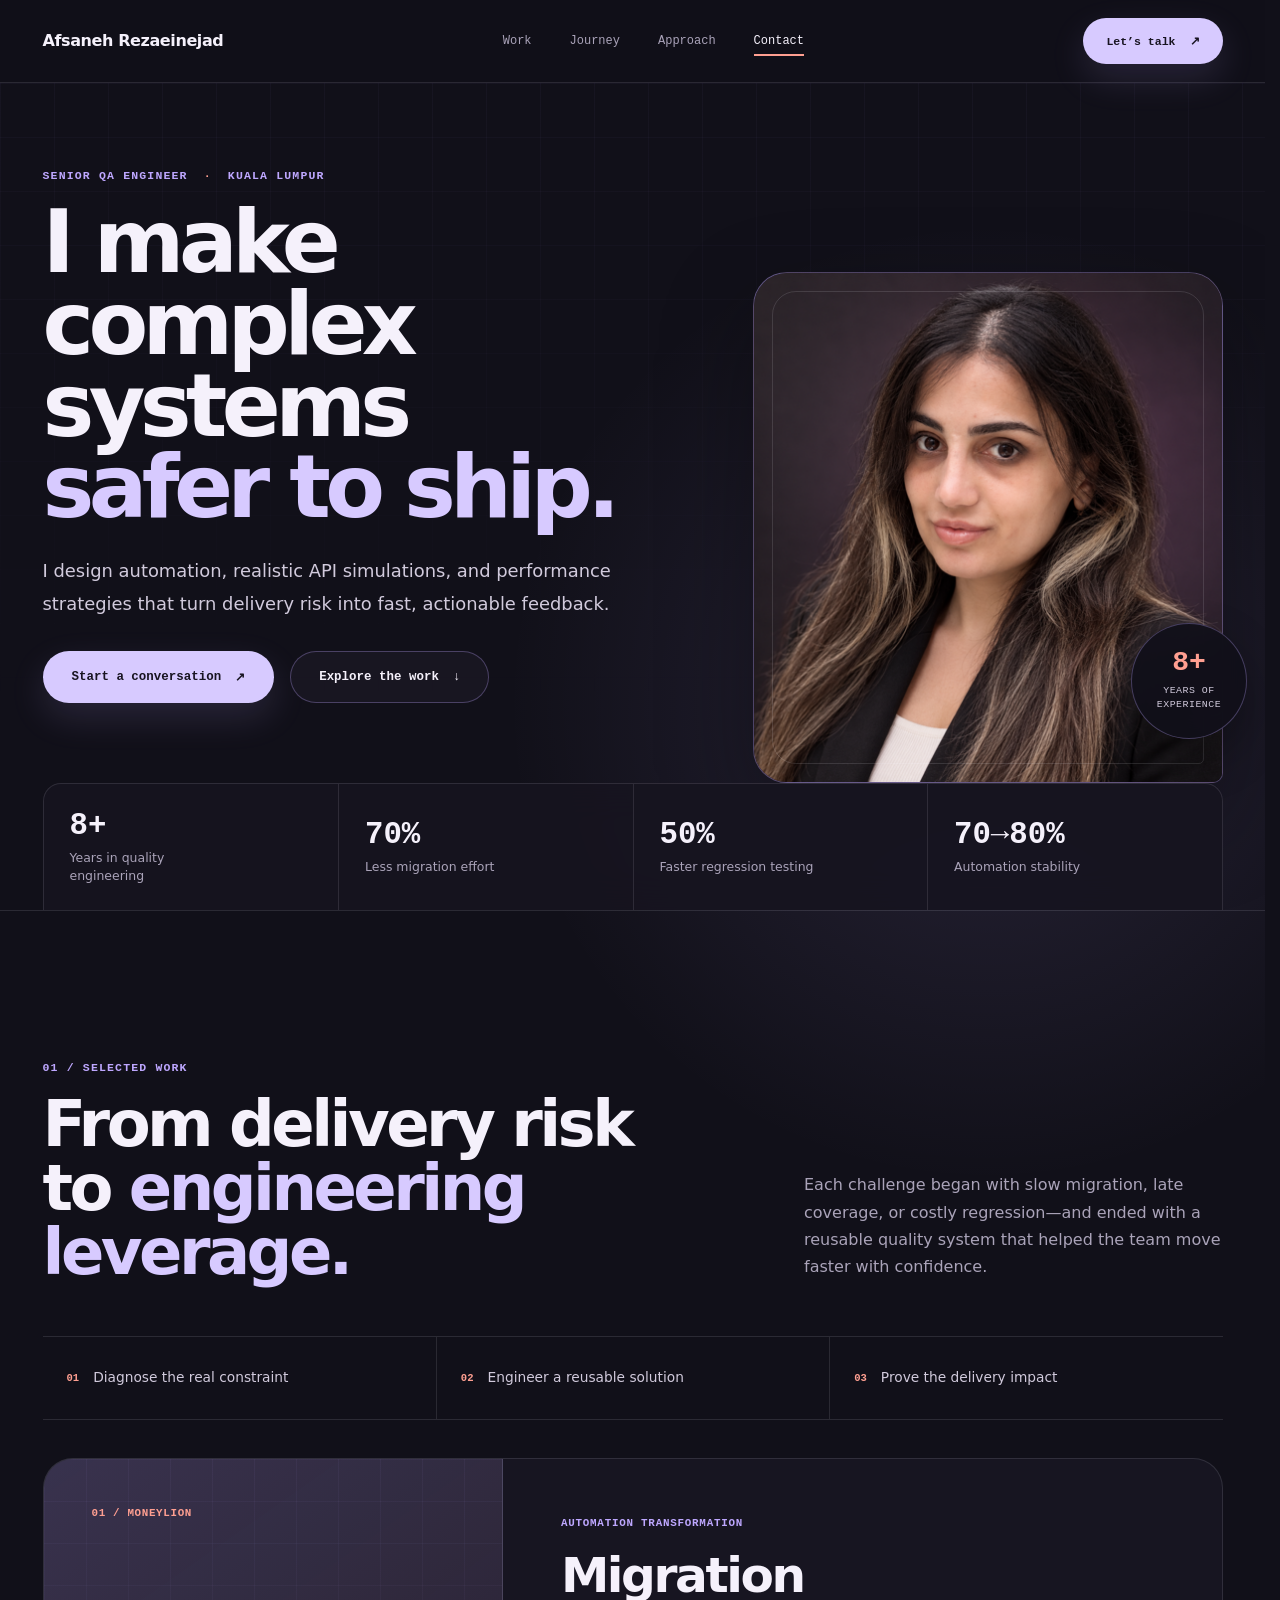
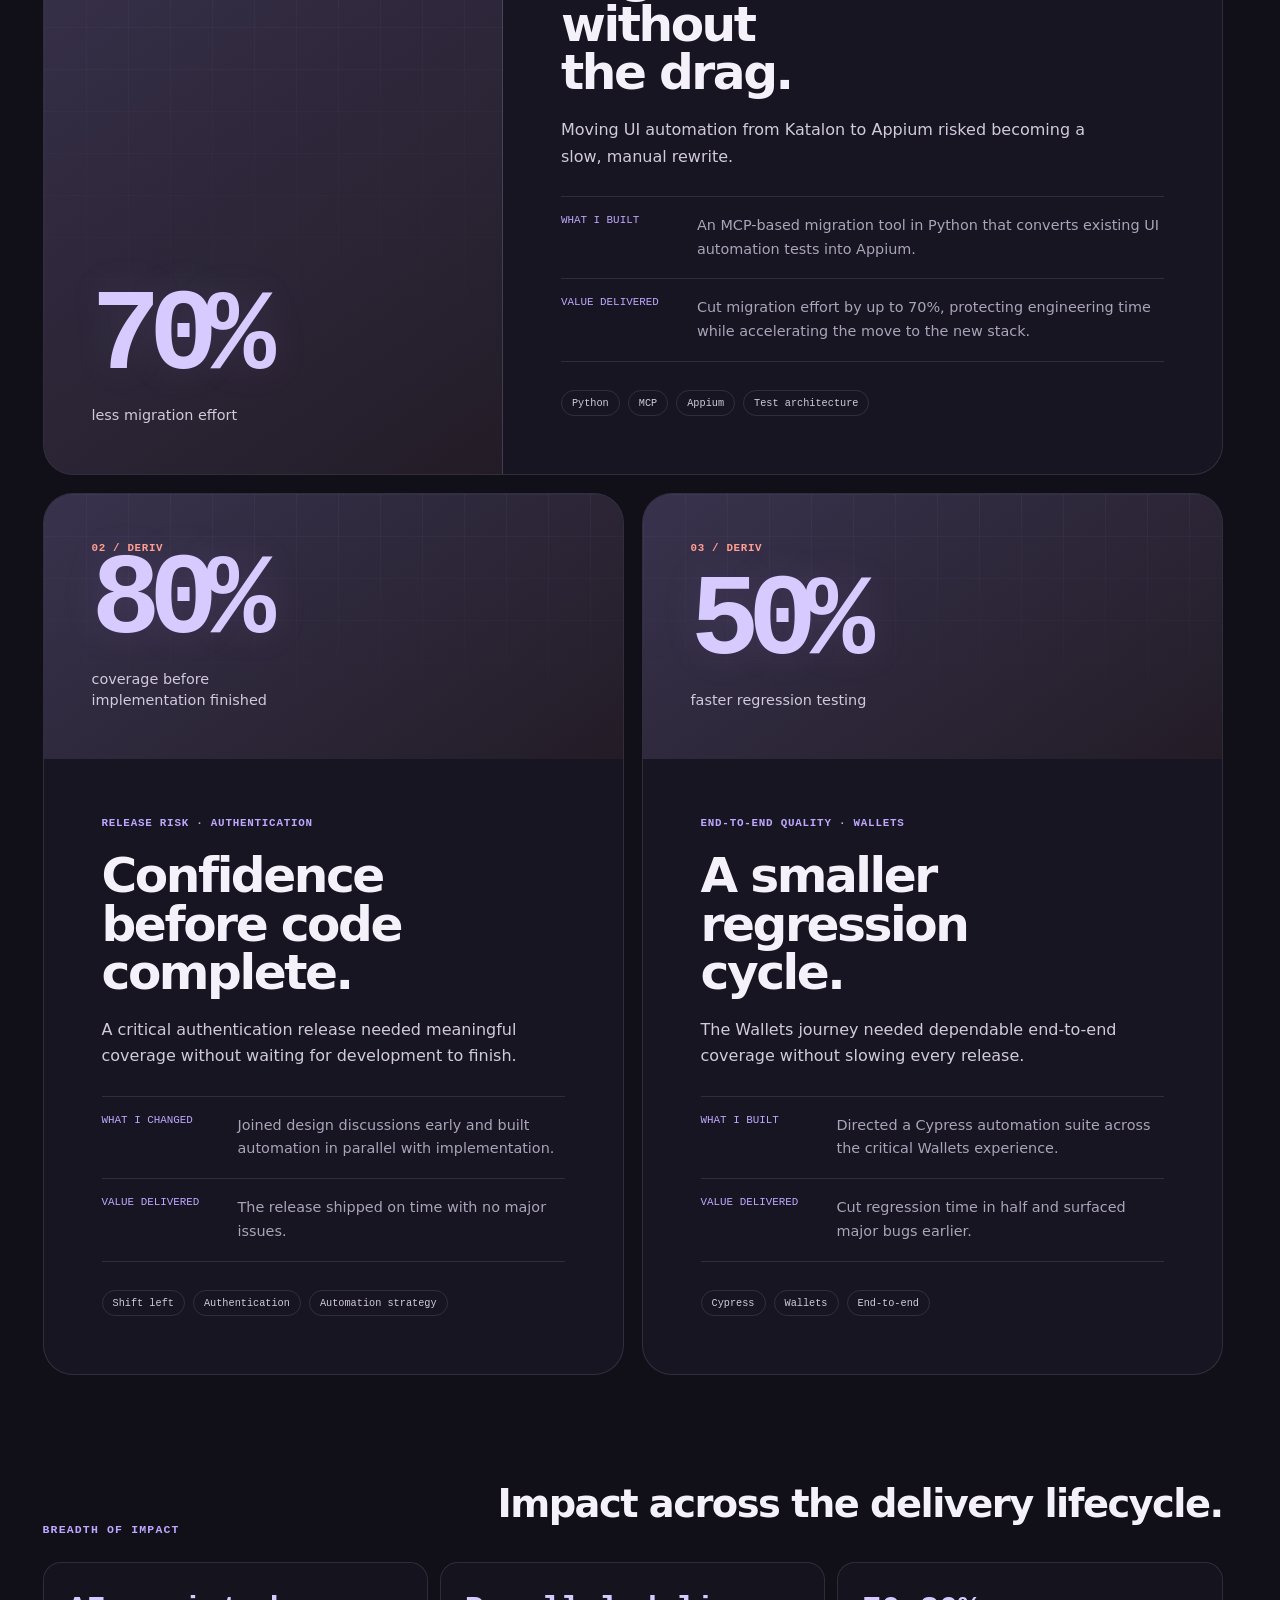
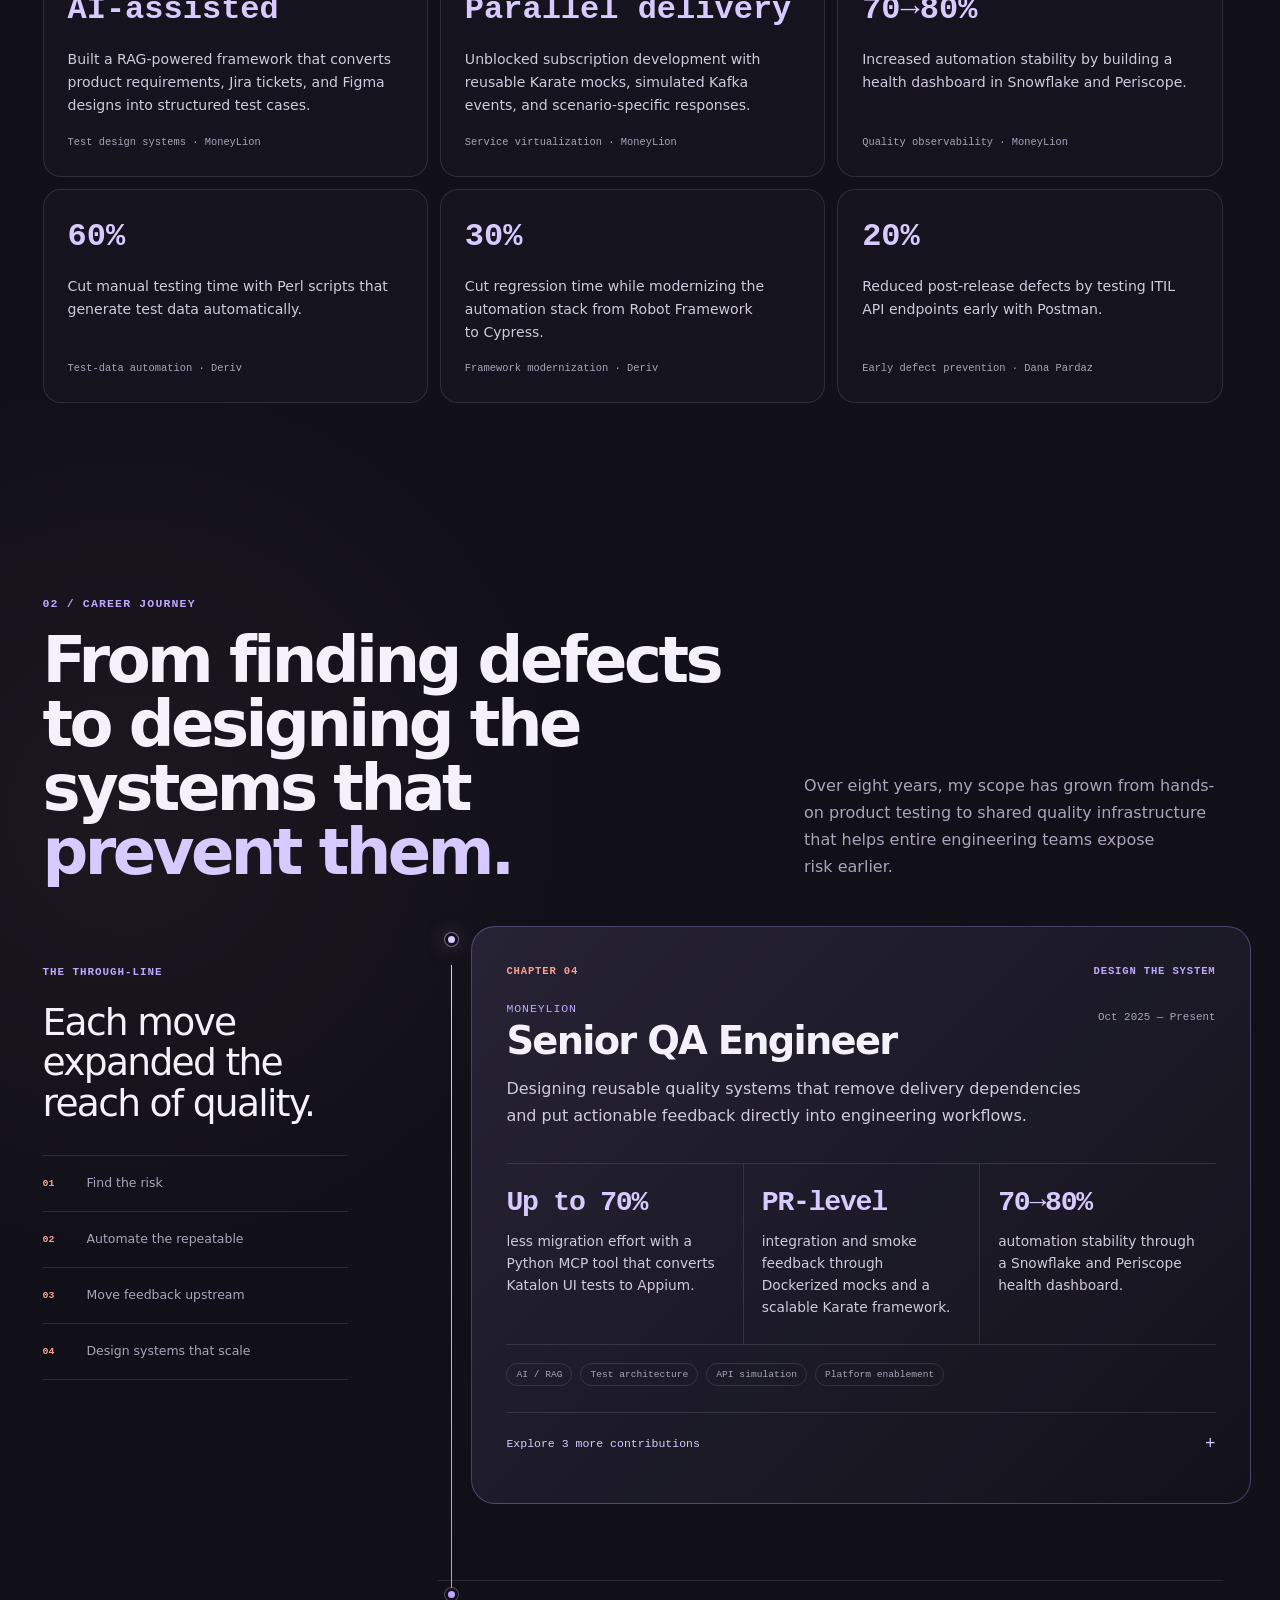
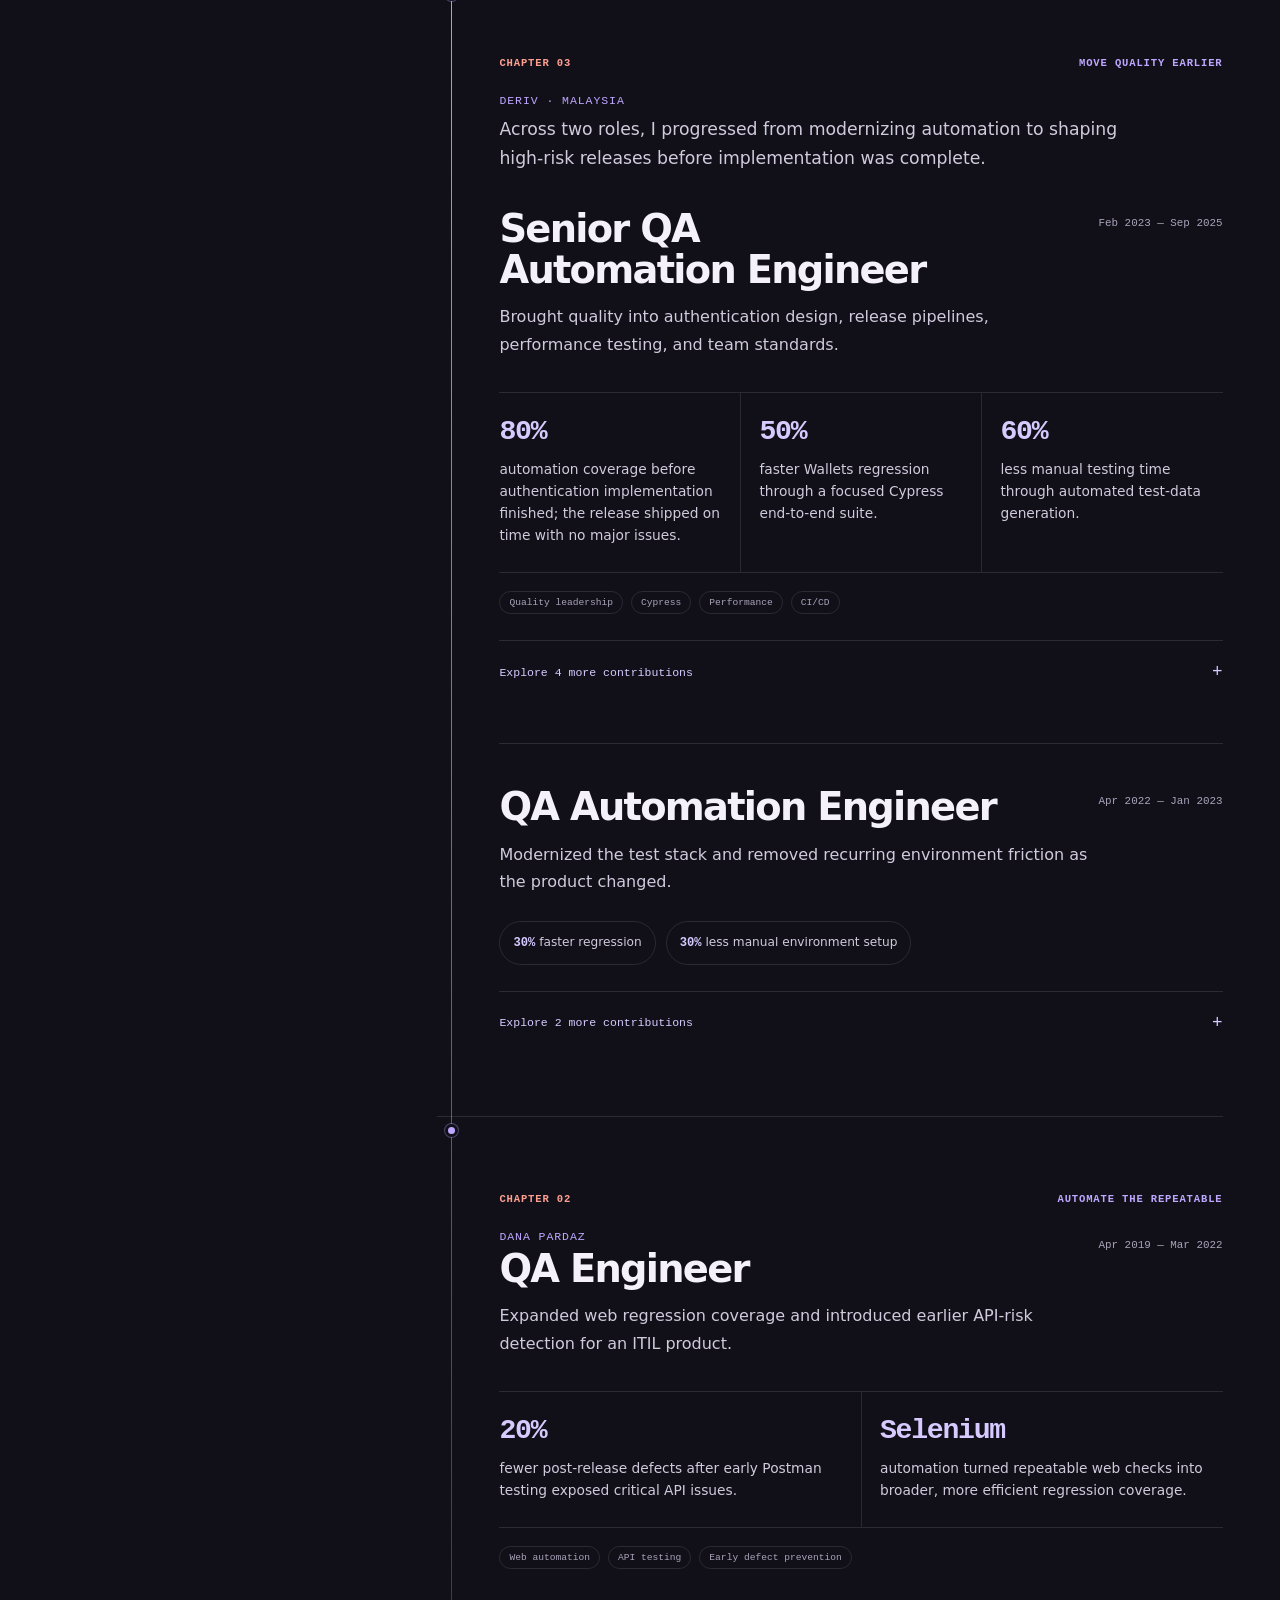
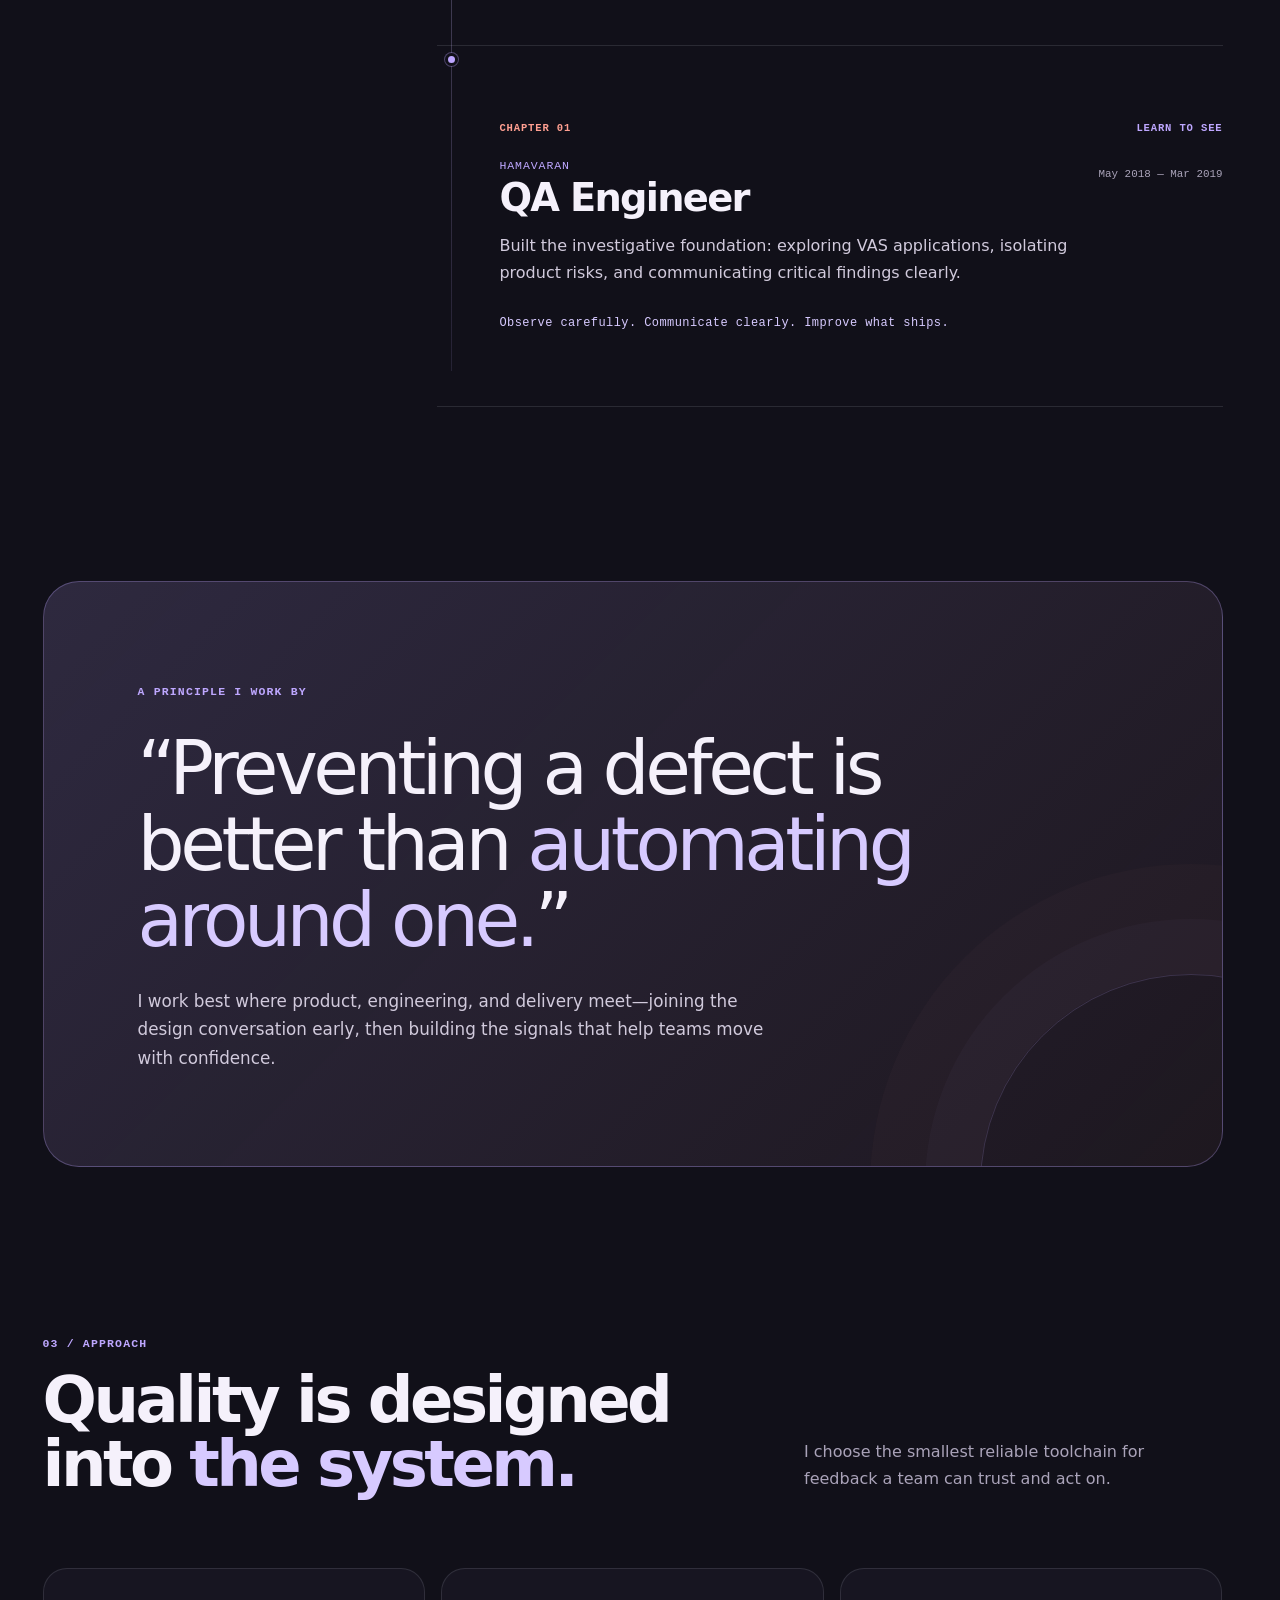
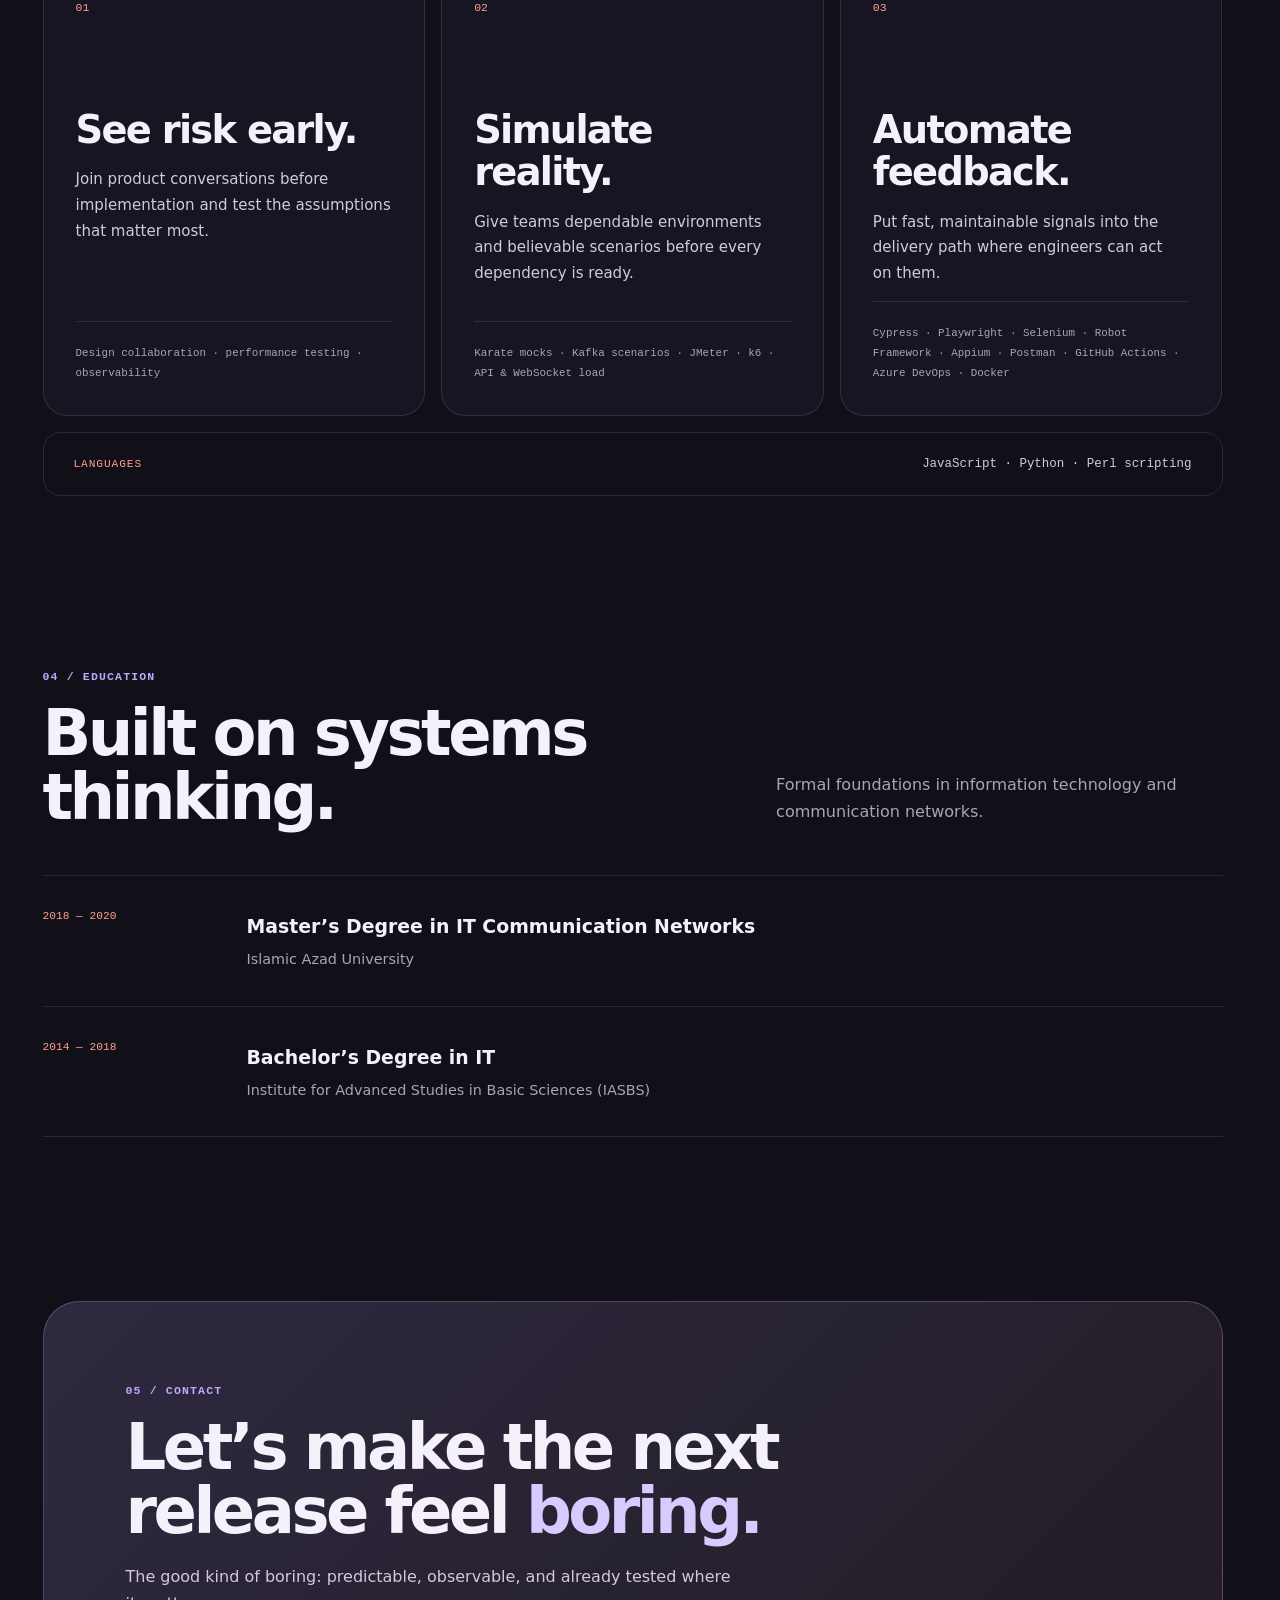
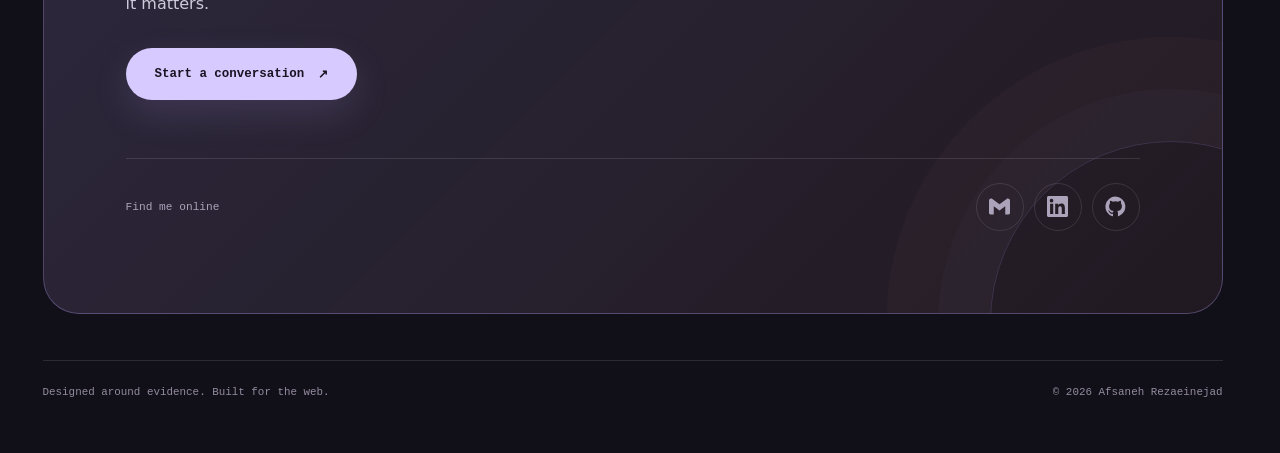
==== commit 8bdce8fe: "Redesign portfolio around QA impact" ====
--- a/index.html
+++ b/index.html
@@ -8,7 +8,7 @@
   <meta name="theme-color" content="#111019">
   <link rel="canonical" href="https://afsanehrezaeinejad.com/">
   <link rel="icon" href="favicon.svg" type="image/svg+xml">
-  <link rel="stylesheet" href="styles-20261006.css">
+  <link rel="stylesheet" href="styles-20261006.css?v=20261022-3">
   <meta property="og:type" content="website">
   <meta property="og:url" content="https://afsanehrezaeinejad.com/">
   <meta property="og:title" content="Afsaneh Rezaeinejad — Senior QA Engineer">
@@ -38,164 +38,270 @@
 </head>
 <body>
   <a class="skip-link" href="#main-content">Skip to main content</a>
-  <div class="page-shell">
-    <aside class="sidebar" aria-label="Portfolio overview">
-      <div>
-        <a class="identity" href="#top">
-          <img class="identity-mark" src="profile-photo.png" alt="" width="56" height="56">
-          <span><strong>Afsaneh Rezaeinejad</strong><small>Senior QA Engineer</small></span>
-        </a>
-        <p class="sidebar-intro">Senior QA Engineer with more than 8 years of experience building reliable automation and quality systems that help teams ship with confidence.</p>
-        <nav class="section-nav" aria-label="Primary navigation">
-          <a href="#about" data-section="about"><span>01</span> About</a>
-          <a href="#experience" data-section="experience"><span>02</span> Experience</a>
-          <a href="#skills" data-section="skills"><span>03</span> Toolkit</a>
-          <a href="#education" data-section="education"><span>04</span> Education</a>
-          <a href="#contact" data-section="contact"><span>05</span> Contact</a>
-        </nav>
-      </div>
-      <div class="sidebar-links" aria-label="Social links">
-        <a href="mailto:afsaneh.rezaee5@gmail.com" aria-label="Email" title="Email">
-          <svg viewBox="0 0 24 24" aria-hidden="true"><path d="M24 5.46v13.9c0 .91-.73 1.64-1.64 1.64h-3.81v-9.27L12 16.64l-6.55-4.91V21H1.64C.73 21 0 20.27 0 19.36V5.46c0-2.03 2.31-3.18 3.93-1.97l1.52 1.15L12 9.55l6.55-4.91 1.52-1.15C21.69 2.28 24 3.43 24 5.46Z"/></svg>
-        </a>
-        <a href="https://www.linkedin.com/in/afsaneh-rezaeinejad-48ba454a/" target="_blank" rel="noopener noreferrer" aria-label="LinkedIn profile (opens in a new tab)" title="LinkedIn">
-          <svg viewBox="0 0 24 24" aria-hidden="true"><path d="M20.45 20.45h-3.56v-5.57c0-1.33-.03-3.04-1.85-3.04-1.85 0-2.14 1.45-2.14 2.94v5.67H9.34V8.98h3.42v1.57h.05c.47-.9 1.64-1.85 3.37-1.85 3.6 0 4.27 2.37 4.27 5.46v6.29ZM5.32 7.41a2.07 2.07 0 1 1 0-4.13 2.07 2.07 0 0 1 0 4.13Zm1.78 13.04H3.54V8.98H7.1v11.47ZM22.23 0H1.77C.79 0 0 .77 0 1.73v20.54C0 23.23.79 24 1.77 24h20.46c.98 0 1.77-.77 1.77-1.73V1.73C24 .77 23.21 0 22.23 0Z"/></svg>
-        </a>
-        <a href="https://github.com/Afsanehrezaeinejad" target="_blank" rel="noopener noreferrer" aria-label="GitHub profile (opens in a new tab)" title="GitHub">
-          <svg viewBox="0 0 24 24" aria-hidden="true"><path d="M12 .7a11.5 11.5 0 0 0-3.64 22.41c.58.1.79-.25.79-.56v-2.23c-3.23.7-3.91-1.37-3.91-1.37-.53-1.34-1.29-1.7-1.29-1.7-1.05-.72.08-.7.08-.7 1.17.08 1.78 1.2 1.78 1.2 1.04 1.77 2.72 1.26 3.38.96.1-.75.4-1.26.74-1.55-2.58-.29-5.29-1.29-5.29-5.69 0-1.26.45-2.29 1.19-3.09-.12-.29-.52-1.46.11-3.05 0 0 .97-.31 3.16 1.18a10.9 10.9 0 0 1 5.76 0c2.19-1.49 3.15-1.18 3.15-1.18.63 1.59.23 2.76.12 3.05.74.8 1.18 1.83 1.18 3.09 0 4.41-2.72 5.39-5.3 5.68.42.36.79 1.06.79 2.14v3.17c0 .31.21.67.8.56A11.5 11.5 0 0 0 12 .7Z"/></svg>
-        </a>
-      </div>
-    </aside>
-    <main id="main-content">
-      <section class="hero" id="top" aria-labelledby="hero-title">
-        <div class="eyebrow"><span aria-hidden="true">//</span> Quality engineering, built into delivery</div>
-        <h1 id="hero-title">I make complex systems <em>safer to ship.</em></h1>
-        <p class="hero-copy">Senior QA Engineer building automation frameworks, API simulation layers, and performance strategies that surface risk early—before it becomes expensive.</p>
-        <div class="hero-actions">
-          <a class="button button-primary" href="mailto:afsaneh.rezaee5@gmail.com">Start a conversation <span aria-hidden="true">→</span></a>
-          <a class="button button-secondary" href="#experience">Explore my work</a>
+  <header class="site-header">
+    <div class="nav-shell">
+      <a class="brand" href="#top" aria-label="Afsaneh Rezaeinejad, home">Afsaneh Rezaeinejad</a>
+      <nav class="section-nav" aria-label="Primary navigation">
+        <a href="#work" data-section="work">Work</a>
+        <a href="#journey" data-section="journey">Journey</a>
+        <a href="#approach" data-section="approach">Approach</a>
+        <a href="#contact" data-section="contact">Contact</a>
+      </nav>
+      <a class="nav-contact" href="#contact">Let’s talk <span aria-hidden="true">↗</span></a>
+    </div>
+  </header>
+
+  <main id="main-content">
+    <section class="hero" id="top" aria-labelledby="hero-title">
+      <div class="hero-shell">
+        <div class="hero-content">
+          <div class="eyebrow">Senior QA Engineer <span aria-hidden="true">·</span> Kuala Lumpur</div>
+          <h1 id="hero-title">I make complex systems <em>safer to ship.</em></h1>
+          <p class="hero-copy">I design automation, realistic API simulations, and performance strategies that turn delivery risk into fast, actionable feedback.</p>
+          <div class="hero-actions">
+            <a class="button button-primary" href="mailto:afsaneh.rezaee5@gmail.com">Start a conversation <span aria-hidden="true">↗</span></a>
+            <a class="button button-secondary" href="#work">Explore the work <span aria-hidden="true">↓</span></a>
+          </div>
         </div>
-        <div class="metrics" aria-label="Career highlights">
-          <div class="metric"><strong>8+</strong><span>years in quality engineering</span></div>
-          <div class="metric"><strong>70%</strong><span>less migration effort with AI tooling</span></div>
-          <div class="metric"><strong>80%</strong><span>automation stability achieved</span></div>
+        <div class="hero-visual" aria-label="Professional portrait of Afsaneh Rezaeinejad">
+          <div class="portrait-frame">
+            <span class="portrait-orbit" aria-hidden="true"></span>
+            <img src="profile-photo.png" alt="Professional portrait of Afsaneh Rezaeinejad" width="512" height="512" fetchpriority="high">
+          </div>
+          <div class="experience-badge"><strong>8+</strong><span>Years of<br>experience</span></div>
         </div>
-        <div class="console" aria-label="Career test run summary">
-          <div class="console-bar"><div class="console-dots" aria-hidden="true"><span></span><span></span><span></span></div><span>career-suite.log</span><span>main</span></div>
-          <div class="console-body">
-            <p><span class="prompt">$</span> run career --suites=all --fail-fast</p>
-            <p><span class="pass">PASS</span> 5 companies · 5 suites · 8+ years</p>
-            <p><span class="pass">PASS</span> automation · performance · platform quality</p>
-            <p class="console-muted">Completed with a shift-left mindset in 0 regressions.</p>
-          </div>
+      </div>
+      <div class="proof-rail" aria-label="Career highlights">
+        <div class="proof"><strong>8+</strong><span>Years in quality engineering</span></div>
+        <div class="proof"><strong>70%</strong><span>Less migration effort</span></div>
+        <div class="proof"><strong>50%</strong><span>Faster regression testing</span></div>
+        <div class="proof"><strong>70→80%</strong><span>Automation stability</span></div>
+      </div>
+    </section>
+
+    <section class="section work-section" id="work" aria-labelledby="work-title">
+      <div class="section-intro reveal">
+        <div class="section-index">01 / SELECTED WORK</div>
+        <h2 id="work-title">From delivery risk to <em>engineering leverage.</em></h2>
+        <p>Each challenge began with slow migration, late coverage, or costly regression—and ended with a reusable quality system that helped the team move faster with confidence.</p>
+      </div>
+
+      <div class="work-principles reveal" aria-label="Consulting strengths demonstrated by the selected work">
+        <span><b>01</b> Diagnose the real constraint</span>
+        <span><b>02</b> Engineer a reusable solution</span>
+        <span><b>03</b> Prove the delivery impact</span>
+      </div>
+
+      <div class="case-grid">
+        <article class="case-study case-featured reveal">
+          <div class="case-result">
+            <span class="case-number">01 / MONEYLION</span>
+            <strong>70%</strong>
+            <p>less migration effort</p>
+          </div>
+          <div class="case-narrative">
+            <div class="case-eyebrow">Automation transformation</div>
+            <h3>Migration without the drag.</h3>
+            <p class="case-summary">Moving UI automation from Katalon to Appium risked becoming a slow, manual rewrite.</p>
+            <dl class="case-details">
+              <div><dt>What I built</dt><dd>An MCP-based migration tool in Python that converts existing UI automation tests into Appium.</dd></div>
+              <div><dt>Value delivered</dt><dd>Cut migration effort by up to 70%, protecting engineering time while accelerating the move to the new stack.</dd></div>
+            </dl>
+            <div class="story-tags"><span>Python</span><span>MCP</span><span>Appium</span><span>Test architecture</span></div>
+          </div>
+        </article>
+
+        <article class="case-study reveal">
+          <div class="case-result">
+            <span class="case-number">02 / DERIV</span>
+            <strong>80%</strong>
+            <p>coverage before implementation finished</p>
+          </div>
+          <div class="case-narrative">
+            <div class="case-eyebrow">Release risk · Authentication</div>
+            <h3>Confidence before code complete.</h3>
+            <p class="case-summary">A critical authentication release needed meaningful coverage without waiting for development to finish.</p>
+            <dl class="case-details">
+              <div><dt>What I changed</dt><dd>Joined design discussions early and built automation in parallel with implementation.</dd></div>
+              <div><dt>Value delivered</dt><dd>The release shipped on time with no major issues.</dd></div>
+            </dl>
+            <div class="story-tags"><span>Shift left</span><span>Authentication</span><span>Automation strategy</span></div>
+          </div>
+        </article>
+
+        <article class="case-study reveal">
+          <div class="case-result">
+            <span class="case-number">03 / DERIV</span>
+            <strong>50%</strong>
+            <p>faster regression testing</p>
+          </div>
+          <div class="case-narrative">
+            <div class="case-eyebrow">End-to-end quality · Wallets</div>
+            <h3>A smaller regression cycle.</h3>
+            <p class="case-summary">The Wallets journey needed dependable end-to-end coverage without slowing every release.</p>
+            <dl class="case-details">
+              <div><dt>What I built</dt><dd>Directed a Cypress automation suite across the critical Wallets experience.</dd></div>
+              <div><dt>Value delivered</dt><dd>Cut regression time in half and surfaced major bugs earlier.</dd></div>
+            </dl>
+            <div class="story-tags"><span>Cypress</span><span>Wallets</span><span>End-to-end</span></div>
+          </div>
+        </article>
+      </div>
+
+      <div class="evidence-block reveal" aria-labelledby="evidence-title">
+        <div class="evidence-heading"><span class="section-index">BREADTH OF IMPACT</span><h3 id="evidence-title">Impact across the delivery lifecycle.</h3></div>
+        <div class="evidence-grid">
+          <article><strong>AI-assisted</strong><p>Built a RAG-powered framework that converts product requirements, Jira tickets, and Figma designs into structured test cases.</p><span>Test design systems · MoneyLion</span></article>
+          <article><strong>Parallel delivery</strong><p>Unblocked subscription development with reusable Karate mocks, simulated Kafka events, and scenario-specific responses.</p><span>Service virtualization · MoneyLion</span></article>
+          <article><strong>70→80%</strong><p>Increased automation stability by building a health dashboard in Snowflake and Periscope.</p><span>Quality observability · MoneyLion</span></article>
+          <article><strong>60%</strong><p>Cut manual testing time with Perl scripts that generate test data automatically.</p><span>Test-data automation · Deriv</span></article>
+          <article><strong>30%</strong><p>Cut regression time while modernizing the automation stack from Robot Framework to Cypress.</p><span>Framework modernization · Deriv</span></article>
+          <article><strong>20%</strong><p>Reduced post-release defects by testing ITIL API endpoints early with Postman.</p><span>Early defect prevention · Dana Pardaz</span></article>
         </div>
-      </section>
-      <section class="section" id="about" aria-labelledby="about-title">
-        <div class="section-index" aria-hidden="true">01 / ABOUT</div>
-        <div class="section-heading"><h2 id="about-title">Quality is a design decision.</h2><p>I work best where product, engineering, and delivery meet.</p></div>
-        <div class="about-grid">
-          <p class="about-lead">I’m a Senior QA Engineer at MoneyLion, building AI-powered test frameworks and API mocking layers for backend and platform teams.</p>
-          <div class="about-copy"><p>Before that, I spent more than three years at Deriv testing wallets, authentication, and the systems around them. I like joining the design conversation before the first line of code is written—because preventing a defect is better than automating around one.</p><p>My work combines practical automation with systems thinking: stable pipelines, realistic mocks, useful performance signals, and test strategies that give teams faster feedback.</p></div>
-        </div>
-      </section>
-      <section class="section" id="experience" aria-labelledby="experience-title">
-        <div class="section-index" aria-hidden="true">02 / EXPERIENCE</div>
-        <div class="section-heading"><h2 id="experience-title">Selected test runs.</h2><p>What I built, why it mattered, and the signal it created.</p></div>
-        <div class="timeline">
-          <article class="role-card">
-            <div class="role-topline"><span>Current suite</span><span class="role-status">Running</span></div>
-            <div class="role-heading"><div><h3>Senior QA Engineer</h3><p>MoneyLion</p></div><time datetime="2025-10">Oct 2025 — Present</time></div>
-            <ul class="achievement-list">
-              <li>Built an AI-powered test case generation framework using RAG and Figma MCP that turns product requirements and Jira tickets into structured test cases, cutting manual test design effort.</li>
-              <li>Designed reusable Karate-based API mocks for the new Membership API, simulating Kafka events and scenario-specific responses so teams could develop the subscription plan in parallel.</li>
-              <li>Built an MCP-based migration tool in Python that converts UI automation tests from Katalon to Appium, cutting migration effort by up to 70%.</li>
-            </ul>
-            <details><summary>View 3 more outcomes <span aria-hidden="true">+</span></summary><ul class="achievement-list details-list">
-              <li>Ran performance testing on a cron-based payment collection API to find its limits and fix bottlenecks affecting product quality.</li>
-              <li>Built Dockerized mock services and a scalable Karate integration framework, so backend engineers run integration and smoke tests at PR creation instead of after merge—faster defect detection, shorter feedback loops.</li>
-              <li>Built an automation health dashboard in Snowflake and Periscope that lifted overall test stability from 70% to 80%.</li>
-            </ul></details>
-            <div class="role-tags"><span>AI + RAG</span><span>Karate</span><span>Appium</span><span>Performance</span></div>
+      </div>
+    </section>
+
+    <section class="section journey-section" id="journey" aria-labelledby="journey-title">
+      <div class="section-intro reveal">
+        <div class="section-index">02 / CAREER JOURNEY</div>
+        <h2 id="journey-title">From finding defects to designing the systems that <em>prevent them.</em></h2>
+        <p>Over eight years, my scope has grown from hands-on product testing to shared quality infrastructure that helps entire engineering teams expose risk earlier.</p>
+      </div>
+      <div class="journey-layout">
+        <aside class="journey-thesis reveal" aria-label="Career progression">
+          <span class="journey-thesis-label">THE THROUGH-LINE</span>
+          <p>Each move expanded the reach of quality.</p>
+          <ol>
+            <li><b>01</b><span>Find the risk</span></li>
+            <li><b>02</b><span>Automate the repeatable</span></li>
+            <li><b>03</b><span>Move feedback upstream</span></li>
+            <li><b>04</b><span>Design systems that scale</span></li>
+          </ol>
+        </aside>
+        <div class="journey-list">
+          <article class="journey-chapter journey-current reveal">
+            <span class="journey-node" aria-hidden="true"></span>
+            <div class="journey-chapter-content">
+              <div class="chapter-kicker"><span>CHAPTER 04</span><span>DESIGN THE SYSTEM</span></div>
+              <div class="role-heading"><div><p class="role-company">MoneyLion</p><h3>Senior QA Engineer</h3></div><time datetime="2025-10">Oct 2025 — Present</time></div>
+              <p class="role-turn">Designing reusable quality systems that remove delivery dependencies and put actionable feedback directly into engineering workflows.</p>
+              <div class="role-proof-grid">
+                <div><strong>Up to 70%</strong><p>less migration effort with a Python MCP tool that converts Katalon UI tests to Appium.</p></div>
+                <div><strong>PR-level</strong><p>integration and smoke feedback through Dockerized mocks and a scalable Karate framework.</p></div>
+                <div><strong>70→80%</strong><p>automation stability through a Snowflake and Periscope health dashboard.</p></div>
+              </div>
+              <div class="role-tags"><span>AI / RAG</span><span>Test architecture</span><span>API simulation</span><span>Platform enablement</span></div>
+              <details><summary><span><span class="summary-closed">Explore 3 more contributions</span><span class="summary-open">Hide contributions</span></span><span aria-hidden="true">+</span></summary><ul>
+                <li>Built a RAG- and Figma MCP-powered framework that turns product requirements and Jira tickets into structured test cases, reducing manual test-design effort.</li>
+                <li>Created reusable Karate mocks for the Membership API—including Kafka events and scenario-specific responses—so teams could develop the subscription plan in parallel.</li>
+                <li>Performance-tested a cron-based payment collection API to identify capacity limits and product-quality bottlenecks.</li>
+              </ul></details>
+            </div>
           </article>
-          <article class="role-card">
-            <div class="role-topline"><span>Suite 04</span><span class="role-status role-status-pass">Passed</span></div>
-            <div class="role-heading"><div><h3>Senior QA Automation Engineer</h3><p>Deriv · Malaysia</p></div><time datetime="2023-02">Feb 2023 — Sep 2025</time></div>
-            <ul class="achievement-list">
-              <li>Joined authentication design discussions early and reached 80% automation coverage before implementation finished, so the release shipped on time with no major issues.</li>
-              <li>Wrote Perl scripts to auto-generate test data, cutting manual testing hours by 60% and freeing the team for higher-value work.</li>
-              <li>Directed end-to-end automation for the Wallets feature with a Cypress suite that cut regression testing time by 50% and surfaced major bugs earlier.</li>
-            </ul>
-            <details><summary>View 4 more outcomes <span aria-hidden="true">+</span></summary><ul class="achievement-list details-list">
-              <li>Built and ran JMeter performance tests for key WebSocket APIs to keep releases stable under load.</li>
-              <li>Built GitHub Actions pipelines that run smoke tests on every commit, regression tests on demand, and sanity checks daily and post-release.</li>
-              <li>Evaluated AI-assisted testing tools—TestIM, TestSigma, Autify, and Octomind—to find the best fit for the project’s coverage goals.</li>
-              <li>Mentored junior engineers and set the automation standards the team works to.</li>
-            </ul></details>
-            <div class="role-tags"><span>Cypress</span><span>JMeter</span><span>GitHub Actions</span><span>WebSocket</span></div>
+
+          <article class="journey-chapter reveal">
+            <span class="journey-node" aria-hidden="true"></span>
+            <div class="journey-chapter-content">
+              <div class="chapter-kicker"><span>CHAPTER 03</span><span>MOVE QUALITY EARLIER</span></div>
+              <p class="role-company">Deriv · Malaysia</p>
+              <p class="company-bridge">Across two roles, I progressed from modernizing automation to shaping high-risk releases before implementation was complete.</p>
+              <div class="role-era">
+                <div class="role-heading"><h3>Senior QA Automation Engineer</h3><time datetime="2023-02">Feb 2023 — Sep 2025</time></div>
+                <p class="role-turn">Brought quality into authentication design, release pipelines, performance testing, and team standards.</p>
+                <div class="role-proof-grid">
+                  <div><strong>80%</strong><p>automation coverage before authentication implementation finished; the release shipped on time with no major issues.</p></div>
+                  <div><strong>50%</strong><p>faster Wallets regression through a focused Cypress end-to-end suite.</p></div>
+                  <div><strong>60%</strong><p>less manual testing time through automated test-data generation.</p></div>
+                </div>
+                <div class="role-tags"><span>Quality leadership</span><span>Cypress</span><span>Performance</span><span>CI/CD</span></div>
+                <details><summary><span><span class="summary-closed">Explore 4 more contributions</span><span class="summary-open">Hide contributions</span></span><span aria-hidden="true">+</span></summary><ul>
+                  <li>Built JMeter performance tests for critical WebSocket APIs to assess release behavior under load.</li>
+                  <li>Built GitHub Actions pipelines for commit-level smoke tests, on-demand regression, and daily and post-release sanity checks.</li>
+                  <li>Evaluated TestIM, TestSigma, Autify, and Octomind against the project’s coverage goals.</li>
+                  <li>Mentored junior engineers and established the team’s automation standards.</li>
+                </ul></details>
+              </div>
+              <div class="role-era role-era-earlier">
+                <div class="role-heading"><h3>QA Automation Engineer</h3><time datetime="2022-04">Apr 2022 — Jan 2023</time></div>
+                <p class="role-turn">Modernized the test stack and removed recurring environment friction as the product changed.</p>
+                <div class="compact-proof"><span><strong>30%</strong> faster regression</span><span><strong>30%</strong> less manual environment setup</span></div>
+                <details><summary><span><span class="summary-closed">Explore 2 more contributions</span><span class="summary-open">Hide contributions</span></span><span aria-hidden="true">+</span></summary><ul>
+                  <li>Maintained Robot Framework coverage against a fast-moving codebase.</li>
+                  <li>Diagnosed AWS QA-environment readiness delays and partnered with DevOps to shorten setup time for subsequent test cycles.</li>
+                </ul></details>
+              </div>
+            </div>
           </article>
-          <article class="role-card role-card-compact">
-            <div class="role-topline"><span>Suite 03</span><span class="role-status role-status-pass">Passed</span></div>
-            <div class="role-heading"><div><h3>QA Automation Engineer</h3><p>Deriv · Malaysia</p></div><time datetime="2022-04">Apr 2022 — Jan 2023</time></div>
-            <ul class="achievement-list"><li>Migrated test suites from Robot Framework to Cypress and enforced clean, maintainable test code, cutting regression testing time by 30%.</li><li>Wrote a Perl script to automate environment setup for crypto-related testing, reducing manual effort by 30%.</li></ul>
-            <details><summary>View 2 more outcomes <span aria-hidden="true">+</span></summary><ul class="achievement-list details-list"><li>Kept Robot Framework code aligned with a fast-moving codebase, streamlining ongoing test maintenance.</li><li>Traced delays in AWS QA environment readiness and worked with DevOps to resolve them, shortening setup time for every test cycle after.</li></ul></details>
+
+          <article class="journey-chapter reveal">
+            <span class="journey-node" aria-hidden="true"></span>
+            <div class="journey-chapter-content">
+              <div class="chapter-kicker"><span>CHAPTER 02</span><span>AUTOMATE THE REPEATABLE</span></div>
+              <div class="role-heading"><div><p class="role-company">Dana Pardaz</p><h3>QA Engineer</h3></div><time datetime="2019-04">Apr 2019 — Mar 2022</time></div>
+              <p class="role-turn">Expanded web regression coverage and introduced earlier API-risk detection for an ITIL product.</p>
+              <div class="role-proof-grid role-proof-grid-two">
+                <div><strong>20%</strong><p>fewer post-release defects after early Postman testing exposed critical API issues.</p></div>
+                <div><strong>Selenium</strong><p>automation turned repeatable web checks into broader, more efficient regression coverage.</p></div>
+              </div>
+              <div class="role-tags"><span>Web automation</span><span>API testing</span><span>Early defect prevention</span></div>
+            </div>
           </article>
-          <article class="role-card role-card-compact">
-            <div class="role-topline"><span>Suite 02</span><span class="role-status role-status-pass">Passed</span></div>
-            <div class="role-heading"><div><h3>QA Engineer</h3><p>Dana Pardaz</p></div><time datetime="2019-04">Apr 2019 — Mar 2022</time></div>
-            <ul class="achievement-list"><li>Automated functional tests with Selenium, improving regression efficiency and coverage across web modules.</li></ul>
-            <details><summary>View 1 more outcome <span aria-hidden="true">+</span></summary><ul class="achievement-list details-list"><li>Manually tested the API endpoints of an ITIL system with Postman, catching critical issues early and reducing post-release defects by 20%.</li></ul></details>
-          </article>
-          <article class="role-card role-card-compact">
-            <div class="role-topline"><span>Suite 01</span><span class="role-status role-status-pass">Passed</span></div>
-            <div class="role-heading"><div><h3>QA Engineer</h3><p>Hamavaran</p></div><time datetime="2018-05">May 2018 — Mar 2019</time></div>
-            <ul class="achievement-list"><li>Ran investigative testing on VAS applications and communicated critical findings to improve product reliability.</li></ul>
+
+          <article class="journey-chapter journey-foundation reveal">
+            <span class="journey-node" aria-hidden="true"></span>
+            <div class="journey-chapter-content">
+              <div class="chapter-kicker"><span>CHAPTER 01</span><span>LEARN TO SEE</span></div>
+              <div class="role-heading"><div><p class="role-company">Hamavaran</p><h3>QA Engineer</h3></div><time datetime="2018-05">May 2018 — Mar 2019</time></div>
+              <p class="role-turn">Built the investigative foundation: exploring VAS applications, isolating product risks, and communicating critical findings clearly.</p>
+              <p class="foundation-note">Observe carefully. Communicate clearly. Improve what ships.</p>
+            </div>
           </article>
         </div>
-      </section>
-      <section class="section" id="skills" aria-labelledby="skills-title">
-        <div class="section-index" aria-hidden="true">03 / TOOLKIT</div>
-        <div class="section-heading"><h2 id="skills-title">Tools follow the risk.</h2><p>I choose the smallest reliable toolchain for the feedback a team needs.</p></div>
-        <div class="toolkit-grid">
-          <article class="toolkit-card"><span class="toolkit-number">01</span><h3>Automation</h3><p>Cypress · Playwright · Selenium · Robot Framework · Appium · Karate · Postman</p></article>
-          <article class="toolkit-card"><span class="toolkit-number">02</span><h3>Languages</h3><p>JavaScript · Python · Perl scripting</p></article>
-          <article class="toolkit-card"><span class="toolkit-number">03</span><h3>Performance</h3><p>JMeter · Grafana k6 · API and WebSocket load testing</p></article>
-          <article class="toolkit-card"><span class="toolkit-number">04</span><h3>Delivery</h3><p>Azure DevOps · GitHub Actions · Docker · shift-left quality</p></article>
-        </div>
-      </section>
-      <section class="section" id="education" aria-labelledby="education-title">
-        <div class="section-index" aria-hidden="true">04 / EDUCATION</div>
-        <div class="section-heading"><h2 id="education-title">Built on systems thinking.</h2></div>
-        <div class="education-list">
-          <article><span>2018 — 2020</span><div><h3>Master’s Degree in IT Communication Networks</h3><p>Islamic Azad University</p></div></article>
-          <article><span>2014 — 2018</span><div><h3>Bachelor’s Degree in IT</h3><p>Institute for Advanced Studies in Basic Sciences (IASBS)</p></div></article>
-        </div>
-      </section>
-      <section class="contact" id="contact" aria-labelledby="contact-title">
-        <div class="contact-copy"><div class="section-index" aria-hidden="true">05 / CONTACT</div><h2 id="contact-title">Let’s make the next release feel boring.</h2><p>The good kind of boring: predictable, observable, and already tested where it matters.</p></div>
-        <div class="contact-links">
-          <span class="contact-links-label">Get in touch</span>
-          <nav class="contact-platforms" aria-label="Contact links">
-            <a href="mailto:afsaneh.rezaee5@gmail.com" aria-label="Send an email" title="Email">
-              <svg width="30" height="30" viewBox="0 0 24 24" aria-hidden="true">
-                <path d="M24 5.46v13.9c0 .91-.73 1.64-1.64 1.64h-3.81v-9.27L12 16.64l-6.55-4.91V21H1.64C.73 21 0 20.27 0 19.36V5.46c0-2.03 2.31-3.18 3.93-1.97l1.52 1.15L12 9.55l6.55-4.91 1.52-1.15C21.69 2.28 24 3.43 24 5.46Z"/>
-              </svg>
-            </a>
-            <a href="https://www.linkedin.com/in/afsaneh-rezaeinejad-48ba454a/" target="_blank" rel="noopener noreferrer" aria-label="LinkedIn profile (opens in a new tab)" title="LinkedIn">
-              <svg width="30" height="30" viewBox="0 0 24 24" aria-hidden="true">
-                <path d="M20.45 20.45h-3.56v-5.57c0-1.33-.03-3.04-1.85-3.04-1.85 0-2.14 1.45-2.14 2.94v5.67H9.34V8.98h3.42v1.57h.05c.47-.9 1.64-1.85 3.37-1.85 3.6 0 4.27 2.37 4.27 5.46v6.29ZM5.32 7.41a2.07 2.07 0 1 1 0-4.13 2.07 2.07 0 0 1 0 4.13Zm1.78 13.04H3.54V8.98H7.1v11.47ZM22.23 0H1.77C.79 0 0 .77 0 1.73v20.54C0 23.23.79 24 1.77 24h20.46c.98 0 1.77-.77 1.77-1.73V1.73C24 .77 23.21 0 22.23 0Z"/>
-              </svg>
-            </a>
-            <a href="https://github.com/Afsanehrezaeinejad" target="_blank" rel="noopener noreferrer" aria-label="GitHub profile (opens in a new tab)" title="GitHub">
-              <svg width="30" height="30" viewBox="0 0 24 24" aria-hidden="true">
-                <path d="M12 .7a11.5 11.5 0 0 0-3.64 22.41c.58.1.79-.25.79-.56v-2.23c-3.23.7-3.91-1.37-3.91-1.37-.53-1.34-1.29-1.7-1.29-1.7-1.05-.72.08-.7.08-.7 1.17.08 1.78 1.2 1.78 1.2 1.04 1.77 2.72 1.26 3.38.96.1-.75.4-1.26.74-1.55-2.58-.29-5.29-1.29-5.29-5.69 0-1.26.45-2.29 1.19-3.09-.12-.29-.52-1.46.11-3.05 0 0 .97-.31 3.16 1.18a10.9 10.9 0 0 1 5.76 0c2.19-1.49 3.15-1.18 3.15-1.18.63 1.59.23 2.76.12 3.05.74.8 1.18 1.83 1.18 3.09 0 4.41-2.72 5.39-5.3 5.68.42.36.79 1.06.79 2.14v3.17c0 .31.21.67.8.56A11.5 11.5 0 0 0 12 .7Z"/>
-              </svg>
-            </a>
-          </nav>
-        </div>
-      </section>
-      <footer><p>Designed around evidence. Built for the web.</p><p>© <span id="year">2026</span> Afsaneh Rezaeinejad</p></footer>
-    </main>
-  </div>
+      </div>
+    </section>
+
+    <section class="belief reveal" aria-label="Quality philosophy">
+      <span class="section-index">A PRINCIPLE I WORK BY</span>
+      <blockquote>“Preventing a defect is better than <em>automating around one.</em>”</blockquote>
+      <p>I work best where product, engineering, and delivery meet—joining the design conversation early, then building the signals that help teams move with confidence.</p>
+    </section>
+
+    <section class="section approach-section" id="approach" aria-labelledby="approach-title">
+      <div class="section-intro reveal">
+        <div class="section-index">03 / APPROACH</div>
+        <h2 id="approach-title">Quality is designed into <em>the system.</em></h2>
+        <p>I choose the smallest reliable toolchain for feedback a team can trust and act on.</p>
+      </div>
+      <div class="approach-grid">
+        <article class="approach-card reveal"><span class="approach-number">01</span><h3>See risk early.</h3><p>Join product conversations before implementation and test the assumptions that matter most.</p><div class="tool-list">Design collaboration · performance testing · observability</div></article>
+        <article class="approach-card reveal"><span class="approach-number">02</span><h3>Simulate reality.</h3><p>Give teams dependable environments and believable scenarios before every dependency is ready.</p><div class="tool-list">Karate mocks · Kafka scenarios · JMeter · k6 · API &amp; WebSocket load</div></article>
+        <article class="approach-card reveal"><span class="approach-number">03</span><h3>Automate feedback.</h3><p>Put fast, maintainable signals into the delivery path where engineers can act on them.</p><div class="tool-list">Cypress · Playwright · Selenium · Robot Framework · Appium · Postman · GitHub Actions · Azure DevOps · Docker</div></article>
+      </div>
+      <div class="languages reveal"><span>Languages</span><p>JavaScript · Python · Perl scripting</p></div>
+    </section>
+
+    <section class="section education-section" id="education" aria-labelledby="education-title">
+      <div class="education-heading reveal"><div><span class="section-index">04 / EDUCATION</span><h2 id="education-title">Built on systems thinking.</h2></div><p>Formal foundations in information technology and communication networks.</p></div>
+      <div class="education-list reveal">
+        <article><span>2018 — 2020</span><div><h3>Master’s Degree in IT Communication Networks</h3><p>Islamic Azad University</p></div></article>
+        <article><span>2014 — 2018</span><div><h3>Bachelor’s Degree in IT</h3><p>Institute for Advanced Studies in Basic Sciences (IASBS)</p></div></article>
+      </div>
+    </section>
+
+    <section class="contact reveal" id="contact" aria-labelledby="contact-title">
+      <div class="contact-copy"><div class="section-index">05 / CONTACT</div><h2 id="contact-title">Let’s make the next release feel <em>boring.</em></h2><p>The good kind of boring: predictable, observable, and already tested where it matters.</p><a class="button button-primary" href="mailto:afsaneh.rezaee5@gmail.com">Start a conversation <span aria-hidden="true">↗</span></a></div>
+      <div class="contact-links">
+        <span class="contact-links-label">Find me online</span>
+        <nav class="contact-platforms" aria-label="Contact links">
+          <a href="mailto:afsaneh.rezaee5@gmail.com" aria-label="Send an email" title="Email"><svg width="30" height="30" viewBox="0 0 24 24" aria-hidden="true"><path d="M24 5.46v13.9c0 .91-.73 1.64-1.64 1.64h-3.81v-9.27L12 16.64l-6.55-4.91V21H1.64C.73 21 0 20.27 0 19.36V5.46c0-2.03 2.31-3.18 3.93-1.97l1.52 1.15L12 9.55l6.55-4.91 1.52-1.15C21.69 2.28 24 3.43 24 5.46Z"/></svg></a>
+          <a href="https://www.linkedin.com/in/afsaneh-rezaeinejad-48ba454a/" target="_blank" rel="noopener noreferrer" aria-label="LinkedIn profile (opens in a new tab)" title="LinkedIn"><svg width="30" height="30" viewBox="0 0 24 24" aria-hidden="true"><path d="M20.45 20.45h-3.56v-5.57c0-1.33-.03-3.04-1.85-3.04-1.85 0-2.14 1.45-2.14 2.94v5.67H9.34V8.98h3.42v1.57h.05c.47-.9 1.64-1.85 3.37-1.85 3.6 0 4.27 2.37 4.27 5.46v6.29ZM5.32 7.41a2.07 2.07 0 1 1 0-4.13 2.07 2.07 0 0 1 0 4.13Zm1.78 13.04H3.54V8.98H7.1v11.47ZM22.23 0H1.77C.79 0 0 .77 0 1.73v20.54C0 23.23.79 24 1.77 24h20.46c.98 0 1.77-.77 1.77-1.73V1.73C24 .77 23.21 0 22.23 0Z"/></svg></a>
+          <a href="https://github.com/Afsanehrezaeinejad" target="_blank" rel="noopener noreferrer" aria-label="GitHub profile (opens in a new tab)" title="GitHub"><svg width="30" height="30" viewBox="0 0 24 24" aria-hidden="true"><path d="M12 .7a11.5 11.5 0 0 0-3.64 22.41c.58.1.79-.25.79-.56v-2.23c-3.23.7-3.91-1.37-3.91-1.37-.53-1.34-1.29-1.7-1.29-1.7-1.05-.72.08-.7.08-.7 1.17.08 1.78 1.2 1.78 1.2 1.04 1.77 2.72 1.26 3.38.96.1-.75.4-1.26.74-1.55-2.58-.29-5.29-1.29-5.29-5.69 0-1.26.45-2.29 1.19-3.09-.12-.29-.52-1.46.11-3.05 0 0 .97-.31 3.16 1.18a10.9 10.9 0 0 1 5.76 0c2.19-1.49 3.15-1.18 3.15-1.18.63 1.59.23 2.76.12 3.05.74.8 1.18 1.83 1.18 3.09 0 4.41-2.72 5.39-5.3 5.68.42.36.79 1.06.79 2.14v3.17c0 .31.21.67.8.56A11.5 11.5 0 0 0 12 .7Z"/></svg></a>
+        </nav>
+      </div>
+    </section>
+
+    <footer><p>Designed around evidence. Built for the web.</p><p>© <span id="year">2026</span> Afsaneh Rezaeinejad</p></footer>
+  </main>
   <script src="script.js" defer></script>
 </body>
 </html>
--- a/styles-20261006.css
+++ b/styles-20261006.css
@@ -1,185 +1,330 @@
 :root {
-  --bg: #111019; --bg-elevated: #171520; --surface: #1d1a28; --surface-strong: #242031;
-  --line: rgba(229, 224, 240, 0.12); --line-strong: rgba(191, 171, 255, 0.28);
-  --text: #f5f1fb; --muted: #aaa3b9; --soft: #d1cadc; --violet: #bea7ff;
-  --violet-bright: #d7caff; --coral: #ff9f91; --green: #89e7b1;
-  --sans: "Avenir Next", "Segoe UI", system-ui, sans-serif; --mono: ui-monospace, "SFMono-Regular", Consolas, monospace;
-  --max: 1240px; color-scheme: dark;
-}
+  --bg: #111019;
+  --bg-deep: #0c0b12;
+  --bg-elevated: #171520;
+  --surface: #1d1a28;
+  --surface-strong: #242031;
+  --line: rgba(229, 224, 240, 0.12);
+  --line-strong: rgba(190, 167, 255, 0.3);
+  --text: #f5f1fb;
+  --muted: #aaa3b9;
+  --soft: #d1cadc;
+  --violet: #bea7ff;
+  --violet-bright: #d7caff;
+  --coral: #ff9f91;
+  --green: #89e7b1;
+  --sans: "Avenir Next", "Segoe UI", system-ui, sans-serif;
+  --mono: ui-monospace, "SFMono-Regular", Consolas, monospace;
+  --max: 1180px;
+  color-scheme: dark;
+}
+
 * { box-sizing: border-box; }
-html { scroll-behavior: smooth; scroll-padding-top: 28px; }
+html { scroll-behavior: smooth; scroll-padding-top: 105px; scrollbar-gutter: stable; }
 body {
-  margin: 0; min-width: 320px;
-  background: radial-gradient(circle at 78% 5%, rgba(125, 88, 196, 0.13), transparent 25rem), radial-gradient(circle at 45% 72%, rgba(255, 159, 145, 0.045), transparent 30rem), var(--bg);
-  color: var(--text); font-family: var(--sans); font-size: 16px; line-height: 1.7; -webkit-font-smoothing: antialiased;
+  margin: 0;
+  min-width: 320px;
+  overflow-x: hidden;
+  color: var(--text);
+  background:
+    radial-gradient(circle at 78% 7%, rgba(190, 167, 255, 0.13), transparent 30rem),
+    radial-gradient(circle at 10% 40%, rgba(255, 159, 145, 0.05), transparent 28rem),
+    var(--bg);
+  font-family: var(--sans);
+  font-size: 16px;
+  line-height: 1.7;
+  -webkit-font-smoothing: antialiased;
 }
 ::selection { color: var(--bg); background: var(--violet); }
 a { color: inherit; }
 button, a, summary { -webkit-tap-highlight-color: transparent; }
-a:focus-visible, summary:focus-visible { outline: 2px solid var(--coral); outline-offset: 4px; border-radius: 4px; }
+a:focus-visible, summary:focus-visible { outline: 2px solid var(--coral); outline-offset: 4px; border-radius: 5px; }
+h1, h2, h3, p, blockquote { margin-top: 0; }
+h1, h2, h3, blockquote { text-wrap: balance; }
+p { text-wrap: pretty; }
+em { color: var(--violet-bright); font-style: normal; }
 .skip-link { position: fixed; top: 12px; left: 12px; z-index: 100; transform: translateY(-180%); padding: 10px 14px; color: var(--bg); background: var(--violet-bright); font-family: var(--mono); text-decoration: none; }
 .skip-link:focus { transform: translateY(0); }
-.page-shell { width: min(100%, var(--max)); margin: 0 auto; display: grid; grid-template-columns: 286px minmax(0, 1fr); }
-.sidebar { position: sticky; top: 0; height: 100vh; padding: 42px 34px 30px; border-right: 1px solid var(--line); display: flex; flex-direction: column; justify-content: space-between; background: rgba(17, 16, 25, 0.72); backdrop-filter: blur(18px); }
-.identity { display: flex; align-items: center; gap: 13px; text-decoration: none; }
-.identity-mark { width: 56px; height: 56px; flex: 0 0 auto; display: block; object-fit: cover; border: 1px solid var(--line-strong); border-radius: 12px; background: var(--surface); }
-.identity strong { display: block; font-size: 1rem; line-height: 1.3; letter-spacing: -0.01em; }
-.identity small { display: block; margin-top: 3px; color: var(--muted); font: 0.68rem var(--mono); }
-.sidebar-intro { margin: 30px 0 20px; color: var(--muted); font-size: 0.79rem; line-height: 1.75; }
-.section-nav { margin-top: 50px; display: grid; gap: 5px; }
-.section-nav a { position: relative; display: flex; gap: 15px; padding: 8px 0; color: var(--muted); font: 0.7rem var(--mono); text-decoration: none; transition: color 180ms ease, transform 180ms ease; }
-.section-nav a::after { content: ""; position: absolute; right: -34px; top: 50%; width: 0; height: 1px; background: var(--violet); transition: width 180ms ease; }
-.section-nav a span { color: #716a80; }
-.section-nav a:hover, .section-nav a[aria-current="true"] { color: var(--text); transform: translateX(3px); }
-.section-nav a[aria-current="true"]::after { width: 21px; }
-.section-nav a[aria-current="true"] span { color: var(--violet); }
-.sidebar-links { display: flex; flex-wrap: wrap; gap: 6px; }
-.sidebar-links a { width: 34px; height: 34px; display: inline-grid; place-items: center; border-radius: 7px; color: var(--muted); text-decoration: none; transition: color 180ms ease, background 180ms ease, transform 180ms ease; }
-.sidebar-links svg { width: 18px; height: 18px; display: block; fill: currentColor; }
-.sidebar-links a:hover { color: var(--coral); background: rgba(255, 159, 145, 0.08); transform: translateY(-2px); }
-main { min-width: 0; padding: 0 62px 40px; }
-.hero { min-height: 100vh; padding: 96px 0 74px; display: flex; flex-direction: column; justify-content: center; }
-.eyebrow, .section-index { color: var(--violet); font: 500 0.69rem var(--mono); letter-spacing: 0.09em; text-transform: uppercase; }
-.eyebrow span { color: var(--coral); margin-right: 8px; }
-h1, h2, h3, p { margin-top: 0; }
-h1 { max-width: 760px; margin: 20px 0 26px; font-size: clamp(3.15rem, 6.8vw, 6.1rem); line-height: 0.98; letter-spacing: -0.065em; }
-h1 em { color: var(--violet-bright); font-style: normal; }
-.hero-copy { max-width: 665px; margin-bottom: 31px; color: var(--soft); font-size: clamp(1rem, 1.6vw, 1.17rem); line-height: 1.8; }
-.hero-actions { display: flex; flex-wrap: wrap; gap: 12px; }
-.button { display: inline-flex; align-items: center; justify-content: center; gap: 12px; min-height: 48px; padding: 0 20px; border: 1px solid var(--line-strong); border-radius: 8px; font: 500 0.75rem var(--mono); text-decoration: none; transition: transform 180ms ease, border-color 180ms ease, background 180ms ease; }
-.button:hover { transform: translateY(-2px); border-color: var(--violet); }
-.button-primary { color: #181421; background: var(--violet-bright); border-color: var(--violet-bright); }
-.button-primary:hover { background: var(--coral); border-color: var(--coral); }
-.button-secondary { color: var(--soft); background: rgba(255,255,255,0.02); }
-.metrics { display: grid; grid-template-columns: repeat(3, 1fr); margin: 55px 0 34px; border-block: 1px solid var(--line); }
-.metric { padding: 22px 23px 22px 0; }
-.metric + .metric { padding-left: 23px; border-left: 1px solid var(--line); }
-.metric strong { display: block; color: var(--text); font: 500 clamp(1.4rem, 2.4vw, 2rem) var(--mono); }
-.metric span { display: block; max-width: 22ch; margin-top: 5px; color: var(--muted); font-size: 0.7rem; line-height: 1.5; }
-.console { overflow: hidden; border: 1px solid var(--line); border-radius: 11px; background: rgba(29, 26, 40, 0.74); box-shadow: 0 28px 80px rgba(0,0,0,0.22); }
-.console-bar { height: 41px; padding: 0 15px; border-bottom: 1px solid var(--line); display: grid; grid-template-columns: 1fr auto 1fr; align-items: center; color: #81798f; font: 0.61rem var(--mono); }
-.console-bar > :last-child { text-align: right; }
-.console-dots { display: flex; gap: 6px; }
-.console-dots span { width: 7px; height: 7px; border-radius: 50%; background: #494352; }
-.console-dots span:first-child { background: var(--coral); }
-.console-dots span:nth-child(2) { background: #f2cc83; }
-.console-dots span:last-child { background: var(--green); }
-.console-body { padding: 21px 23px; color: var(--soft); font: 0.72rem/1.75 var(--mono); }
-.console-body p { margin-bottom: 4px; }
-.console-body p:last-child { margin-bottom: 0; }
-.prompt { color: var(--coral); }
-.pass { color: var(--green); margin-right: 12px; }
-.console-muted { color: #7e768a; }
-.section { padding: 112px 0 45px; }
-.section-heading { display: grid; grid-template-columns: minmax(260px, 1.25fr) 1fr; gap: 45px; align-items: end; margin: 14px 0 48px; }
-.section-heading h2, .contact h2 { margin-bottom: 0; font-size: clamp(2rem, 4.2vw, 3.65rem); line-height: 1.08; letter-spacing: -0.045em; }
-.section-heading p { margin-bottom: 5px; color: var(--muted); font-size: 0.87rem; }
-.about-grid { display: grid; grid-template-columns: 1.1fr 1fr; gap: 55px; padding: 34px; border: 1px solid var(--line); border-radius: 12px; background: linear-gradient(145deg, rgba(190, 167, 255, 0.07), rgba(255, 255, 255, 0.015)); }
-.about-lead { color: var(--text); font-size: clamp(1.2rem, 2.2vw, 1.55rem); line-height: 1.55; letter-spacing: -0.025em; }
-.about-copy p { color: var(--muted); font-size: 0.83rem; }
-.about-copy p:last-child { margin-bottom: 0; }
-.timeline { position: relative; display: grid; gap: 20px; }
-.timeline::before { content: ""; position: absolute; left: -22px; top: 18px; bottom: 18px; width: 1px; background: linear-gradient(var(--violet), var(--line)); }
-.role-card { position: relative; padding: 27px 28px 25px; border: 1px solid var(--line); border-radius: 12px; background: rgba(29, 26, 40, 0.72); transition: border-color 180ms ease, transform 180ms ease, background 180ms ease; }
-.role-card::before { content: ""; position: absolute; left: -26px; top: 35px; width: 7px; height: 7px; border: 2px solid var(--bg); border-radius: 50%; background: var(--violet); box-shadow: 0 0 0 1px var(--violet); }
-.role-card:hover { transform: translateY(-2px); border-color: var(--line-strong); background: rgba(32, 29, 45, 0.9); }
-.role-topline { display: flex; justify-content: space-between; align-items: center; margin-bottom: 18px; color: #756d82; font: 0.6rem var(--mono); text-transform: uppercase; letter-spacing: 0.1em; }
-.role-status { padding: 4px 8px; border: 1px solid rgba(190, 167, 255, 0.3); border-radius: 999px; color: var(--violet-bright); background: rgba(190, 167, 255, 0.08); }
-.role-status-pass { color: var(--green); border-color: rgba(137, 231, 177, 0.25); background: rgba(137, 231, 177, 0.06); }
-.role-heading { display: flex; justify-content: space-between; gap: 20px; margin-bottom: 24px; }
-.role-heading h3 { margin-bottom: 3px; font-size: 1.1rem; letter-spacing: -0.025em; }
-.role-heading p { margin-bottom: 0; color: var(--violet); font: 0.69rem var(--mono); }
-.role-heading time { flex: 0 0 auto; color: var(--muted); font: 0.65rem var(--mono); }
-.achievement-list { list-style: none; padding: 0; margin: 0; display: grid; gap: 13px; }
-.achievement-list li { position: relative; padding-left: 21px; color: var(--soft); font-size: 0.79rem; line-height: 1.7; }
-.achievement-list li::before { content: "✓"; position: absolute; left: 0; top: 0; color: var(--green); font-family: var(--mono); }
-details { margin-top: 19px; border-top: 1px solid var(--line); }
-summary { padding: 16px 0 0; cursor: pointer; list-style: none; display: flex; justify-content: space-between; align-items: center; color: var(--violet-bright); font: 0.68rem var(--mono); }
+
+.site-header { position: sticky; top: 0; z-index: 50; border-bottom: 1px solid var(--line); background: rgba(17, 16, 25, 0.86); backdrop-filter: blur(18px); }
+.nav-shell { width: min(calc(100% - 48px), var(--max)); min-height: 82px; margin: 0 auto; display: grid; grid-template-columns: auto 1fr auto; align-items: center; gap: 34px; }
+.brand { min-height: 44px; display: inline-flex; align-items: center; color: var(--text); font-size: 1rem; font-weight: 700; line-height: 1.2; letter-spacing: -0.025em; white-space: nowrap; text-decoration: none; }
+.section-nav { display: flex; align-items: center; justify-content: center; gap: clamp(18px, 3vw, 38px); }
+.section-nav a { position: relative; min-height: 44px; display: inline-flex; align-items: center; color: var(--muted); font: 0.75rem var(--mono); text-decoration: none; transition: color 180ms ease; }
+.section-nav a::after { content: ""; position: absolute; left: 0; right: 100%; bottom: 7px; height: 2px; background: var(--coral); transition: right 180ms ease; }
+.section-nav a:hover, .section-nav a[aria-current="true"] { color: var(--text); }
+.section-nav a:hover::after, .section-nav a[aria-current="true"]::after { right: 0; }
+
+.nav-contact, .button { min-height: 52px; display: inline-flex; align-items: center; justify-content: center; gap: 14px; padding: 0 28px; border: 1px solid transparent; border-radius: 999px; color: #181421; background: var(--violet-bright); box-shadow: 0 14px 36px rgba(190, 167, 255, 0.14); font: 600 0.78rem var(--mono); text-decoration: none; transition: transform 180ms ease, background 180ms ease, color 180ms ease, border-color 180ms ease, box-shadow 180ms ease; }
+.nav-contact span, .button span { display: inline-block; transition: transform 180ms ease; }
+.nav-contact { min-height: 46px; padding-inline: 22px; font-size: 0.72rem; }
+.nav-contact:hover, .button-primary:hover { color: var(--bg); background: var(--coral); box-shadow: 0 18px 42px rgba(255, 159, 145, 0.14); transform: translateY(-2px); }
+.button-secondary { color: var(--text); border-color: var(--line-strong); background: rgba(29, 26, 40, 0.62); box-shadow: none; }
+.button-secondary:hover { border-color: var(--violet); background: rgba(190, 167, 255, 0.1); transform: translateY(-2px); }
+.nav-contact:hover span, .button-primary:hover span { transform: translate(2px, -2px); }
+.button-secondary:hover span { transform: translateY(2px); }
+.button:active, .nav-contact:active { transform: translateY(0) scale(0.985); }
+.button:focus-visible, .nav-contact:focus-visible { border-radius: 999px; }
+
+main { min-width: 0; }
+.hero { position: relative; overflow: hidden; padding: 86px 24px 0; border-bottom: 1px solid var(--line); }
+.hero::before { content: ""; position: absolute; inset: 0; pointer-events: none; background-image: linear-gradient(rgba(190, 167, 255, 0.035) 1px, transparent 1px), linear-gradient(90deg, rgba(190, 167, 255, 0.035) 1px, transparent 1px); background-size: 54px 54px; mask-image: linear-gradient(to bottom, black, transparent 78%); }
+.hero-shell { position: relative; width: min(100%, var(--max)); min-height: 610px; margin: 0 auto; display: grid; grid-template-columns: minmax(0, 1.08fr) minmax(340px, 0.92fr); gap: clamp(50px, 7vw, 96px); align-items: center; }
+.hero-content { position: relative; z-index: 2; min-width: 0; padding-bottom: 80px; }
+.eyebrow, .section-index { color: var(--violet); font: 600 0.72rem var(--mono); letter-spacing: 0.1em; text-transform: uppercase; }
+.eyebrow span { margin-inline: 8px; color: var(--coral); }
+h1 { max-width: 710px; margin: 20px 0 26px; font-size: clamp(3.4rem, 6.8vw, 6.25rem); line-height: 0.94; letter-spacing: -0.065em; }
+h1 em { display: block; }
+.hero-copy { max-width: 650px; margin-bottom: 31px; color: var(--soft); font-size: clamp(1rem, 1.45vw, 1.12rem); line-height: 1.8; }
+.hero-actions { display: flex; flex-wrap: wrap; align-items: center; gap: 16px; }
+.hero-visual { position: relative; z-index: 1; width: 100%; max-width: 470px; align-self: end; justify-self: end; }
+.portrait-frame { position: relative; isolation: isolate; width: 100%; aspect-ratio: 0.92; overflow: hidden; border: 1px solid var(--line-strong); border-radius: 34px 34px 10px 34px; background: linear-gradient(145deg, rgba(190, 167, 255, 0.24), rgba(255, 159, 145, 0.09) 48%, rgba(17, 16, 25, 0.2)); box-shadow: 0 35px 90px rgba(0, 0, 0, 0.34); }
+.portrait-frame::before { content: ""; position: absolute; z-index: -1; width: 125%; height: 42%; right: -25%; top: 34%; transform: rotate(-14deg); background: linear-gradient(90deg, transparent, rgba(255, 159, 145, 0.7), rgba(190, 167, 255, 0.72), transparent); }
+.portrait-frame::after { content: ""; position: absolute; inset: 18px; z-index: 2; border: 1px solid rgba(245, 241, 251, 0.12); border-radius: 24px 24px 5px 24px; pointer-events: none; }
+.portrait-frame img { width: 100%; height: 100%; display: block; object-fit: cover; object-position: center top; }
+.portrait-orbit { position: absolute; z-index: -1; width: 420px; height: 420px; top: -70px; right: -110px; border: 1px solid rgba(190, 167, 255, 0.23); border-radius: 50%; }
+.experience-badge { position: absolute; z-index: 3; right: -24px; bottom: 44px; width: 116px; height: 116px; display: grid; align-content: center; justify-items: center; border: 1px solid var(--line-strong); border-radius: 50%; background: rgba(17, 16, 25, 0.92); box-shadow: 0 20px 45px rgba(0, 0, 0, 0.3); backdrop-filter: blur(14px); }
+.experience-badge strong { color: var(--coral); font: 600 1.75rem var(--mono); line-height: 1; }
+.experience-badge span { margin-top: 7px; color: var(--soft); font: 0.62rem/1.4 var(--mono); text-align: center; text-transform: uppercase; letter-spacing: 0.05em; }
+
+.proof-rail { position: relative; z-index: 2; width: min(100%, var(--max)); margin: 0 auto; display: grid; grid-template-columns: repeat(4, 1fr); border: 1px solid var(--line); border-bottom: 0; border-radius: 18px 18px 0 0; background: rgba(23, 21, 32, 0.9); backdrop-filter: blur(18px); }
+.proof { min-height: 120px; padding: 24px 26px; display: grid; align-content: center; }
+.proof + .proof { border-left: 1px solid var(--line); }
+.proof strong { color: var(--text); font: 600 clamp(1.45rem, 2.4vw, 2.05rem) var(--mono); font-variant-numeric: tabular-nums; }
+.proof span { max-width: 21ch; margin-top: 6px; color: var(--muted); font-size: 0.78rem; line-height: 1.5; }
+
+.section { width: min(calc(100% - 48px), var(--max)); margin: 0 auto; padding: 150px 0 24px; }
+.section-intro { display: grid; grid-template-columns: 1.25fr 0.75fr; column-gap: 64px; margin-bottom: 72px; }
+.section-intro .section-index { grid-column: 1 / -1; margin-bottom: 18px; }
+.section-intro h2, .education-heading h2, .contact h2 { margin-bottom: 0; font-size: clamp(3rem, 5vw, 4.8rem); line-height: 1; letter-spacing: -0.055em; }
+.section-intro > p { align-self: end; max-width: 48ch; margin: 0 0 4px; color: var(--muted); font-size: 1rem; }
+
+.work-principles { margin: -20px 0 38px; display: grid; grid-template-columns: repeat(3, 1fr); border-block: 1px solid var(--line); }
+.work-principles span { min-height: 82px; padding: 20px 24px; display: flex; align-items: center; gap: 14px; color: var(--soft); font-size: 0.86rem; }
+.work-principles span + span { border-left: 1px solid var(--line); }
+.work-principles b { color: var(--coral); font: 600 0.66rem var(--mono); }
+.case-grid { display: grid; grid-template-columns: repeat(2, minmax(0, 1fr)); gap: 18px; }
+.case-study { min-width: 0; overflow: hidden; border: 1px solid var(--line); border-radius: 30px; background: rgba(29, 26, 40, 0.58); }
+.case-featured { grid-column: 1 / -1; display: grid; grid-template-columns: minmax(300px, 0.78fr) minmax(0, 1.22fr); }
+.case-result { position: relative; isolation: isolate; min-height: 265px; padding: clamp(30px, 4vw, 48px); overflow: hidden; display: flex; flex-direction: column; justify-content: flex-end; background: linear-gradient(145deg, rgba(190, 167, 255, 0.2), rgba(255, 159, 145, 0.05)); }
+.case-result::before { content: ""; position: absolute; inset: 0; z-index: -1; background-image: linear-gradient(rgba(190, 167, 255, 0.05) 1px, transparent 1px), linear-gradient(90deg, rgba(190, 167, 255, 0.05) 1px, transparent 1px); background-size: 42px 42px; mask-image: linear-gradient(black, transparent 88%); }
+.case-featured .case-result { min-height: 100%; border-right: 1px solid var(--line); }
+.case-number { margin-bottom: auto; color: var(--coral); font: 600 0.68rem var(--mono); letter-spacing: 0.06em; }
+.case-result strong { color: var(--violet-bright); font: 600 clamp(4.6rem, 9vw, 8rem) var(--mono); font-variant-numeric: tabular-nums; line-height: 0.82; letter-spacing: -0.1em; text-shadow: 0 0 42px rgba(190, 167, 255, 0.12); }
+.case-result p { max-width: 20ch; margin: 20px 0 0; color: var(--soft); font-size: 0.9rem; line-height: 1.45; }
+.case-narrative { padding: clamp(34px, 5vw, 58px); }
+.case-eyebrow { margin-bottom: 22px; color: var(--violet); font: 600 0.68rem var(--mono); letter-spacing: 0.07em; text-transform: uppercase; }
+.case-narrative h3 { max-width: 12ch; margin-bottom: 20px; font-size: clamp(2.1rem, 3.8vw, 3.75rem); line-height: 1; letter-spacing: -0.05em; }
+.case-summary { max-width: 52ch; color: var(--soft); font-size: 1rem; line-height: 1.65; }
+.case-details { margin: 26px 0 28px; }
+.case-details div { display: grid; grid-template-columns: 118px 1fr; gap: 18px; padding: 17px 0; border-top: 1px solid var(--line); }
+.case-details div:last-child { border-bottom: 1px solid var(--line); }
+.case-details dt { color: var(--violet); font: 0.68rem var(--mono); text-transform: uppercase; }
+.case-details dd { margin: 0; color: var(--muted); font-size: 0.9rem; line-height: 1.65; }
+.story-tags { display: flex; flex-wrap: wrap; gap: 8px; }
+.story-tags span { padding: 6px 10px; border: 1px solid var(--line); border-radius: 999px; color: var(--soft); font: 0.64rem var(--mono); }
+
+.evidence-block { margin-top: 96px; }
+.evidence-heading { display: flex; align-items: end; justify-content: space-between; gap: 24px; margin-bottom: 26px; }
+.evidence-heading h3 { margin-bottom: 0; font-size: clamp(1.6rem, 3vw, 2.5rem); letter-spacing: -0.04em; }
+.evidence-grid { display: grid; grid-template-columns: repeat(3, 1fr); gap: 12px; }
+.evidence-grid article { min-height: 210px; padding: 28px 24px; display: flex; flex-direction: column; border: 1px solid var(--line); border-radius: 18px; background: rgba(23, 21, 32, 0.72); }
+.evidence-grid strong { color: var(--violet-bright); font: 600 clamp(1.55rem, 2.5vw, 2.2rem) var(--mono); font-variant-numeric: tabular-nums; }
+.evidence-grid p { margin: 20px 0 auto; color: var(--soft); font-size: 0.88rem; line-height: 1.65; }
+.evidence-grid span { margin-top: 18px; color: var(--muted); font: 0.65rem var(--mono); }
+
+.journey-section { padding-top: 170px; }
+.journey-layout { display: grid; grid-template-columns: minmax(220px, 0.56fr) minmax(0, 1.44fr); gap: clamp(54px, 7vw, 100px); align-items: start; }
+.journey-thesis { position: sticky; top: 130px; }
+.journey-thesis-label { color: var(--violet); font: 600 0.68rem var(--mono); letter-spacing: 0.09em; }
+.journey-thesis > p { max-width: 13ch; margin: 18px 0 32px; font-size: clamp(1.65rem, 3vw, 2.35rem); line-height: 1.08; letter-spacing: -0.045em; }
+.journey-thesis ol { list-style: none; margin: 0; padding: 0; border-top: 1px solid var(--line); }
+.journey-thesis li { min-height: 56px; display: grid; grid-template-columns: 34px 1fr; gap: 10px; align-items: center; border-bottom: 1px solid var(--line); color: var(--muted); font-size: 0.78rem; line-height: 1.35; }
+.journey-thesis b { color: var(--coral); font: 600 0.62rem var(--mono); }
+.journey-list { position: relative; }
+.journey-list::before { content: ""; position: absolute; left: 14px; top: 9px; bottom: 36px; width: 1px; background: linear-gradient(var(--violet-bright), rgba(190, 167, 255, 0.12)); }
+.journey-chapter { position: relative; padding: 0 0 76px 62px; border-bottom: 1px solid var(--line); }
+.journey-chapter + .journey-chapter { padding-top: 76px; }
+.journey-node { position: absolute; z-index: 2; width: 13px; height: 13px; left: 8px; top: 7px; border: 3px solid var(--bg); border-radius: 50%; background: var(--violet); box-shadow: 0 0 0 1px rgba(190, 167, 255, 0.35); }
+.journey-current .journey-node { background: var(--violet-bright); box-shadow: 0 0 0 1px rgba(215, 202, 255, 0.45), 0 0 20px rgba(190, 167, 255, 0.35); }
+.journey-current .journey-chapter-content { margin: -30px -28px 0 -28px; padding: 38px 34px 42px; border: 1px solid var(--line-strong); border-radius: 24px; background: linear-gradient(135deg, rgba(190, 167, 255, 0.12), rgba(255, 255, 255, 0.01)); }
+.chapter-kicker { margin-bottom: 25px; display: flex; justify-content: space-between; gap: 20px; color: var(--violet); font: 600 0.66rem var(--mono); letter-spacing: 0.08em; }
+.chapter-kicker span:first-child { color: var(--coral); }
+.role-heading { display: flex; justify-content: space-between; gap: 30px; align-items: start; }
+.role-heading time { padding-top: 9px; color: var(--muted); font: 0.68rem var(--mono); font-variant-numeric: tabular-nums; white-space: nowrap; }
+.role-company { margin-bottom: 5px; color: var(--violet); font: 0.72rem var(--mono); text-transform: uppercase; letter-spacing: 0.08em; }
+.journey-chapter h3 { margin-bottom: 13px; font-size: clamp(1.75rem, 3vw, 2.65rem); line-height: 1.08; letter-spacing: -0.045em; }
+.role-turn, .company-bridge { max-width: 58ch; margin-bottom: 0; color: var(--soft); font-size: 1rem; line-height: 1.7; }
+.company-bridge { margin: 8px 0 34px; font-size: 1.08rem; }
+.role-proof-grid { margin-top: 34px; display: grid; grid-template-columns: repeat(3, 1fr); border-block: 1px solid var(--line); }
+.role-proof-grid > div { min-width: 0; padding: 24px 18px 26px 0; }
+.role-proof-grid > div + div { padding-left: 18px; border-left: 1px solid var(--line); }
+.role-proof-grid strong { display: block; color: var(--violet-bright); font: 600 clamp(1.35rem, 2.2vw, 2rem) var(--mono); font-variant-numeric: tabular-nums; line-height: 1.05; letter-spacing: -0.045em; overflow-wrap: anywhere; }
+.role-proof-grid p { margin: 12px 0 0; color: var(--soft); font-size: 0.86rem; line-height: 1.6; }
+.role-proof-grid-two { grid-template-columns: repeat(2, 1fr); }
+.role-tags { margin-top: 18px; display: flex; flex-wrap: wrap; gap: 8px; }
+.role-tags span { padding: 5px 9px; border: 1px solid var(--line); border-radius: 999px; color: var(--muted); font: 0.6rem var(--mono); }
+.role-era { margin-top: 8px; }
+.role-era-earlier { margin-top: 54px; padding-top: 42px; border-top: 1px solid var(--line); }
+.compact-proof { margin-top: 26px; display: flex; flex-wrap: wrap; gap: 10px; }
+.compact-proof span { padding: 10px 13px; border: 1px solid var(--line); border-radius: 999px; color: var(--soft); font-size: 0.76rem; }
+.compact-proof strong { color: var(--violet-bright); font-family: var(--mono); }
+.foundation-note { margin: 30px 0 0; color: var(--violet-bright); font: 0.75rem var(--mono); letter-spacing: 0.035em; }
+.journey-chapter details { margin-top: 26px; border-top: 1px solid var(--line); }
+summary { min-height: 48px; padding-top: 14px; cursor: pointer; list-style: none; display: flex; justify-content: space-between; align-items: center; color: var(--violet-bright); font: 0.72rem var(--mono); }
 summary::-webkit-details-marker { display: none; }
-summary span { font-size: 1rem; transition: transform 180ms ease; }
-details[open] summary span { transform: rotate(45deg); }
-.details-list { margin-top: 17px; padding-top: 1px; }
-.role-tags { display: flex; flex-wrap: wrap; gap: 7px; margin-top: 21px; }
-.role-tags span { padding: 4px 8px; border: 1px solid var(--line); border-radius: 4px; color: var(--muted); background: rgba(0,0,0,0.09); font: 0.58rem var(--mono); }
-.role-card-compact .role-heading { margin-bottom: 20px; }
-.toolkit-grid { display: grid; grid-template-columns: 1fr 1fr; border: 1px solid var(--line); border-radius: 12px; overflow: hidden; }
-.toolkit-card { min-height: 200px; padding: 28px; background: rgba(29, 26, 40, 0.55); }
-.toolkit-card:nth-child(odd) { border-right: 1px solid var(--line); }
-.toolkit-card:nth-child(-n+2) { border-bottom: 1px solid var(--line); }
-.toolkit-number { color: var(--coral); font: 0.62rem var(--mono); }
-.toolkit-card h3 { margin: 48px 0 10px; font-size: 1.05rem; }
-.toolkit-card p { margin-bottom: 0; color: var(--muted); font: 0.7rem/1.8 var(--mono); }
+summary > span:last-child { font-size: 1.1rem; transition: transform 180ms ease; }
+details[open] summary > span:last-child { transform: rotate(45deg); }
+.summary-open { display: none; }
+details[open] .summary-closed { display: none; }
+details[open] .summary-open { display: inline; }
+.journey-chapter ul { list-style: none; padding: 8px 0 0; margin: 0; display: grid; gap: 14px; }
+.journey-chapter li { position: relative; padding-left: 22px; color: var(--soft); font-size: 0.9rem; line-height: 1.7; }
+.journey-chapter li::before { content: ""; position: absolute; left: 0; top: 0.72em; width: 7px; height: 7px; border-radius: 50%; background: var(--violet); }
+
+.belief { position: relative; width: min(calc(100% - 48px), var(--max)); margin: 150px auto 20px; padding: clamp(48px, 8vw, 94px); overflow: hidden; border: 1px solid var(--line-strong); border-radius: 36px; background: linear-gradient(135deg, rgba(190, 167, 255, 0.17), rgba(255, 159, 145, 0.055)); }
+.belief::after { content: ""; position: absolute; width: 420px; height: 420px; right: -180px; bottom: -230px; border: 1px solid rgba(190, 167, 255, 0.18); border-radius: 50%; box-shadow: 0 0 0 55px rgba(190, 167, 255, 0.025), 0 0 0 110px rgba(255, 159, 145, 0.02); }
+.belief > * { position: relative; z-index: 1; }
+.belief blockquote { max-width: 920px; margin: 28px 0; font-size: clamp(2.6rem, 5.8vw, 5.6rem); line-height: 1.02; letter-spacing: -0.06em; }
+.belief > p { max-width: 650px; margin-bottom: 0; color: var(--soft); font-size: 1.05rem; }
+
+.approach-grid { display: grid; grid-template-columns: repeat(3, 1fr); gap: 16px; counter-reset: approach; }
+.approach-card { min-height: 440px; padding: 32px; display: flex; flex-direction: column; border: 1px solid var(--line); border-radius: 24px; background: rgba(29, 26, 40, 0.58); }
+.approach-number { color: var(--coral); font: 0.72rem var(--mono); }
+.approach-card h3 { margin: 95px 0 16px; font-size: clamp(1.8rem, 3vw, 2.55rem); line-height: 1.1; letter-spacing: -0.045em; }
+.approach-card p { color: var(--soft); font-size: 0.94rem; }
+.tool-list { margin-top: auto; padding-top: 22px; border-top: 1px solid var(--line); color: var(--muted); font: 0.68rem/1.8 var(--mono); }
+.languages { margin-top: 16px; padding: 24px 30px; display: flex; align-items: center; justify-content: space-between; gap: 30px; border: 1px solid var(--line); border-radius: 18px; }
+.languages span { color: var(--coral); font: 0.7rem var(--mono); text-transform: uppercase; letter-spacing: 0.08em; }
+.languages p { margin: 0; color: var(--soft); font: 0.78rem var(--mono); }
+
+.education-section { padding-top: 150px; }
+.education-heading { display: grid; grid-template-columns: 1.2fr 0.8fr; gap: 64px; align-items: end; margin-bottom: 46px; }
+.education-heading .section-index { display: block; margin-bottom: 18px; }
+.education-heading > p { margin-bottom: 4px; color: var(--muted); }
 .education-list { border-top: 1px solid var(--line); }
-.education-list article { display: grid; grid-template-columns: 150px 1fr; gap: 30px; padding: 27px 0; border-bottom: 1px solid var(--line); }
-.education-list span { color: var(--violet); font: 0.65rem var(--mono); }
-.education-list h3 { margin-bottom: 5px; font-size: 1rem; }
-.education-list p { margin-bottom: 0; color: var(--muted); font-size: 0.78rem; }
-.contact { margin: 110px 0 45px; padding: 42px; border: 1px solid var(--line-strong); border-radius: 14px; background: linear-gradient(135deg, rgba(190, 167, 255, 0.13), rgba(255, 159, 145, 0.06)); }
-.contact h2 { max-width: 670px; margin: 16px 0 15px; }
-.contact-copy > p { max-width: 570px; color: var(--muted); }
-.contact-links { margin-top: 31px; padding-top: 20px; border-top: 1px solid var(--line); display: grid; gap: 16px; }
-.contact-links-label { color: var(--muted); font: 0.65rem var(--mono); }
-.contact-platforms { display: flex; flex-wrap: wrap; gap: clamp(12px, 2.5vw, 24px); }
-.contact-platforms a { width: 48px; height: 48px; display: grid; place-items: center; border-radius: 8px; color: var(--muted); text-decoration: none; transition: color 180ms ease, background 180ms ease, transform 180ms ease; }
-.contact-platforms svg { display: block; width: 30px; height: 30px; max-width: 30px; max-height: 30px; flex: none; fill: currentColor; }
-.contact-platforms a:hover { color: var(--violet-bright); background: rgba(190, 167, 255, 0.08); transform: translateY(-3px); }
-footer { display: flex; justify-content: space-between; gap: 20px; padding-top: 25px; border-top: 1px solid var(--line); color: #777080; font: 0.61rem var(--mono); }
+.education-list article { display: grid; grid-template-columns: 170px 1fr; gap: 34px; padding: 34px 0; border-bottom: 1px solid var(--line); }
+.education-list article > span { color: var(--coral); font: 0.7rem var(--mono); }
+.education-list h3 { margin-bottom: 5px; font-size: 1.18rem; }
+.education-list p { margin-bottom: 0; color: var(--muted); font-size: 0.9rem; }
+
+.contact { position: relative; width: min(calc(100% - 48px), var(--max)); margin: 140px auto 46px; padding: clamp(42px, 7vw, 82px); overflow: hidden; border: 1px solid var(--line-strong); border-radius: 36px; background: linear-gradient(135deg, rgba(190, 167, 255, 0.17), rgba(255, 159, 145, 0.07)); }
+.contact::after { content: ""; position: absolute; width: 360px; height: 360px; right: -130px; bottom: -190px; border: 1px solid rgba(190, 167, 255, 0.17); border-radius: 50%; box-shadow: 0 0 0 52px rgba(190, 167, 255, 0.025), 0 0 0 104px rgba(255, 159, 145, 0.02); }
+.contact-copy, .contact-links { position: relative; z-index: 1; }
+.contact h2 { max-width: 850px; margin: 18px 0 20px; }
+.contact-copy > p { max-width: 610px; margin-bottom: 30px; color: var(--soft); font-size: 1rem; }
+.contact-links { margin-top: 58px; padding-top: 24px; border-top: 1px solid var(--line); display: flex; align-items: center; justify-content: space-between; gap: 20px; }
+.contact-links-label { color: var(--muted); font: 0.7rem var(--mono); }
+.contact-platforms { display: flex; flex-wrap: wrap; gap: 10px; }
+.contact-platforms a { width: 48px; height: 48px; display: grid; place-items: center; border: 1px solid var(--line); border-radius: 50%; color: var(--muted); text-decoration: none; transition: color 180ms ease, border-color 180ms ease, background 180ms ease, transform 180ms ease; }
+.contact-platforms svg { width: 21px; height: 21px; display: block; fill: currentColor; }
+.contact-platforms a:hover { color: var(--coral); border-color: rgba(255, 159, 145, 0.45); background: rgba(255, 159, 145, 0.08); transform: translateY(-2px); }
+.contact-platforms a:focus-visible { border-radius: 50%; }
+
+footer { width: min(calc(100% - 48px), var(--max)); margin: 0 auto; display: flex; justify-content: space-between; gap: 20px; padding: 25px 0 38px; border-top: 1px solid var(--line); color: #938b9e; font: 0.68rem var(--mono); }
 footer p { margin-bottom: 0; }
-.error-page { min-height: 100vh; display: grid; place-items: center; padding: 24px; }
-.error-card { width: min(100%, 650px); padding: 42px; border: 1px solid var(--line); border-radius: 14px; background: var(--surface); }
-.error-code { color: var(--coral); font: 0.7rem var(--mono); }
-.error-card h1 { margin-block: 16px 20px; font-size: clamp(2.6rem, 9vw, 5rem); }
-.error-card p { color: var(--muted); }
-@media (max-width: 980px) {
-  .page-shell { grid-template-columns: 228px minmax(0, 1fr); }
-  .sidebar { padding-inline: 24px; }
-  .section-nav a::after { right: -24px; }
-  main { padding-inline: 38px; }
-  .section-heading { grid-template-columns: 1fr; gap: 13px; }
-  .about-grid { grid-template-columns: 1fr; gap: 20px; }
-}
-@media (max-width: 760px) {
-  html { scroll-padding-top: 90px; }
-  .page-shell { display: block; }
-  .sidebar { position: relative; width: 100%; height: auto; padding: 24px; border-right: 0; border-bottom: 1px solid var(--line); background: rgba(17,16,25,0.92); }
-  .sidebar-intro { max-width: 560px; }
-  .section-nav { margin-top: 27px; display: flex; gap: 6px; overflow-x: auto; padding-bottom: 5px; scrollbar-width: none; }
+
+.reveal { opacity: 1; transform: none; }
+.js .reveal { opacity: 0; transform: translateY(18px); transition: opacity 500ms ease, transform 500ms cubic-bezier(0.22, 1, 0.36, 1); }
+.js .reveal.is-visible { opacity: 1; transform: none; }
+
+@media (max-width: 1040px) {
+  .hero-shell { grid-template-columns: minmax(0, 1fr) minmax(300px, 0.78fr); gap: 42px; }
+  .section-intro, .education-heading { grid-template-columns: 1fr; gap: 18px; }
+  .case-featured { grid-template-columns: minmax(270px, 0.72fr) minmax(0, 1.28fr); }
+  .evidence-grid { grid-template-columns: repeat(2, 1fr); }
+  .journey-layout { grid-template-columns: 210px minmax(0, 1fr); gap: 46px; }
+  .role-proof-grid { grid-template-columns: 1fr; }
+  .role-proof-grid > div { padding: 18px 0; }
+  .role-proof-grid > div + div { padding-left: 0; border-left: 0; border-top: 1px solid var(--line); }
+}
+
+@media (max-width: 800px) {
+  html { scroll-padding-top: 135px; }
+  .nav-shell { width: min(calc(100% - 32px), var(--max)); min-height: 0; padding: 12px 0 9px; display: flex; flex-wrap: wrap; column-gap: 12px; row-gap: 8px; }
+  .brand { min-width: 0; flex: 1 1 auto; overflow: hidden; text-overflow: ellipsis; }
+  .nav-contact { min-height: 44px; flex: 0 0 auto; }
+  .section-nav { order: 3; flex: 1 0 100%; justify-content: flex-start; gap: 8px; overflow-x: auto; padding-bottom: 2px; scrollbar-width: none; }
   .section-nav::-webkit-scrollbar { display: none; }
-  .section-nav a { flex: 0 0 auto; padding: 8px 11px; border: 1px solid var(--line); border-radius: 999px; }
-  .section-nav a span, .section-nav a::after { display: none; }
-  .section-nav a:hover, .section-nav a[aria-current="true"] { transform: none; color: var(--bg); background: var(--violet-bright); border-color: var(--violet-bright); }
-  .sidebar-links { margin-top: 19px; }
-  main { padding-inline: 24px; }
-  .hero { min-height: auto; padding-top: 78px; }
-  .section { padding-top: 88px; }
-  .timeline::before, .role-card::before { display: none; }
+  .section-nav a { flex: 0 0 auto; min-height: 44px; padding: 0 12px; border: 1px solid var(--line); border-radius: 999px; font-size: 0.66rem; }
+  .section-nav a::after { display: none; }
+  .section-nav a[aria-current="true"] { color: var(--bg); border-color: var(--violet-bright); background: var(--violet-bright); }
+  .hero { padding: 58px 20px 0; }
+  .js .hero .reveal { opacity: 1; transform: none; }
+  .hero-shell { grid-template-columns: 1fr; gap: 44px; }
+  .hero-content { padding-bottom: 0; }
+  h1 { max-width: 100%; font-size: clamp(2.9rem, 12.2vw, 4.2rem); overflow-wrap: anywhere; }
+  .hero-visual { max-width: 500px; justify-self: center; }
+  .portrait-frame { aspect-ratio: 1; border-radius: 28px 28px 8px 28px; }
+  .experience-badge { right: 12px; bottom: 20px; }
+  .proof-rail { grid-template-columns: repeat(2, 1fr); margin-top: 54px; }
+  .proof:nth-child(3) { border-left: 0; }
+  .proof:nth-child(n + 3) { border-top: 1px solid var(--line); }
+  .section { width: min(calc(100% - 40px), var(--max)); padding-top: 104px; }
+  .section-intro { margin-bottom: 46px; }
+  .section-intro h2, .education-heading h2, .contact h2 { font-size: clamp(2.65rem, 11vw, 4rem); }
+  .work-principles { grid-template-columns: 1fr; margin-top: -8px; }
+  .work-principles span { min-height: 62px; }
+  .work-principles span + span { border-left: 0; border-top: 1px solid var(--line); }
+  .case-grid { grid-template-columns: 1fr; }
+  .case-featured { grid-column: auto; grid-template-columns: 1fr; }
+  .case-featured .case-result { min-height: 265px; border-right: 0; border-bottom: 1px solid var(--line); }
+  .case-study { border-radius: 26px; }
+  .case-narrative { padding: 34px 26px 40px; }
+  .evidence-block { margin-top: 72px; }
+  .evidence-heading { display: block; }
+  .evidence-heading h3 { margin-top: 12px; }
+  .evidence-grid { grid-template-columns: repeat(2, 1fr); }
+  .journey-layout { grid-template-columns: 1fr; gap: 52px; }
+  .journey-thesis { position: static; }
+  .journey-thesis > p { max-width: 18ch; }
+  .journey-thesis ol { display: grid; grid-template-columns: repeat(2, 1fr); }
+  .journey-thesis li:nth-child(odd) { border-right: 1px solid var(--line); }
+  .journey-thesis li { padding-inline: 12px; }
+  .journey-list::before { display: none; }
+  .journey-chapter, .journey-chapter + .journey-chapter { padding: 44px 0; }
+  .journey-node { display: none; }
+  .journey-current .journey-chapter-content { margin: 0; padding: 32px 25px 36px; }
   .role-heading { display: block; }
-  .role-heading time { display: block; margin-top: 10px; }
-  .contact { margin-top: 90px; padding: 31px 25px; }
-  .contact-platforms { gap: 12px; }
-}
+  .role-heading time { display: block; padding: 0 0 20px; }
+  .chapter-kicker { margin-bottom: 20px; }
+  .role-proof-grid { grid-template-columns: 1fr; }
+  .role-proof-grid > div { padding: 19px 0; }
+  .role-proof-grid > div + div { padding-left: 0; border-left: 0; border-top: 1px solid var(--line); }
+  .belief { width: min(calc(100% - 40px), var(--max)); margin-top: 104px; border-radius: 28px; }
+  .approach-grid { grid-template-columns: 1fr; }
+  .approach-card { min-height: 340px; }
+  .approach-card h3 { margin-top: 58px; }
+  .education-heading { margin-bottom: 34px; }
+  .contact { width: min(calc(100% - 40px), var(--max)); margin-top: 104px; border-radius: 28px; }
+  footer { width: min(calc(100% - 40px), var(--max)); }
+}
+
 @media (max-width: 520px) {
-  body { font-size: 15px; }
-  .sidebar-intro { margin-top: 22px; }
-  .hero { padding-top: 64px; }
-  h1 { font-size: clamp(3rem, 15.5vw, 4.2rem); }
-  .metrics { grid-template-columns: 1fr; }
-  .metric { padding: 16px 0; }
-  .metric + .metric { padding-left: 0; border-left: 0; border-top: 1px solid var(--line); }
-  .metric span { max-width: none; }
-  .console-body { padding: 17px; font-size: 0.64rem; overflow-x: auto; }
-  .section-heading { margin-bottom: 32px; }
-  .about-grid, .role-card { padding: 22px 20px; }
-  .toolkit-grid { grid-template-columns: 1fr; }
-  .toolkit-card { min-height: 0; }
-  .toolkit-card:nth-child(odd) { border-right: 0; }
-  .toolkit-card:not(:last-child) { border-bottom: 1px solid var(--line); }
-  .toolkit-card h3 { margin-top: 30px; }
+  body { font-size: 16px; }
+  .brand { font-size: 0.86rem; }
+  .nav-contact { padding-inline: 14px; }
+  .hero-actions { display: grid; }
+  .button { width: 100%; }
+  .portrait-frame { aspect-ratio: 0.92; }
+  .proof { min-height: 112px; padding: 19px 17px; }
+  .proof span { font-size: 0.75rem; }
+  .case-result { min-height: 235px; padding: 28px 24px; }
+  .case-result strong { font-size: clamp(4.3rem, 22vw, 6.4rem); }
+  .case-narrative h3 { font-size: 2.25rem; }
+  .case-details div { grid-template-columns: 1fr; gap: 7px; }
+  .evidence-grid { grid-template-columns: 1fr; }
+  .evidence-grid article { min-height: 190px; }
+  .languages { align-items: flex-start; flex-direction: column; gap: 8px; }
   .education-list article { grid-template-columns: 1fr; gap: 10px; }
+  .contact { padding: 36px 24px; }
+  .contact-links { align-items: flex-start; flex-direction: column; }
   footer { display: block; }
   footer p + p { margin-top: 7px; }
 }
+
 @media (prefers-reduced-motion: reduce) {
   html { scroll-behavior: auto; }
   *, *::before, *::after { animation-duration: 0.01ms !important; animation-iteration-count: 1 !important; transition-duration: 0.01ms !important; }
-}
+  .js .reveal { opacity: 1; transform: none; }
+}
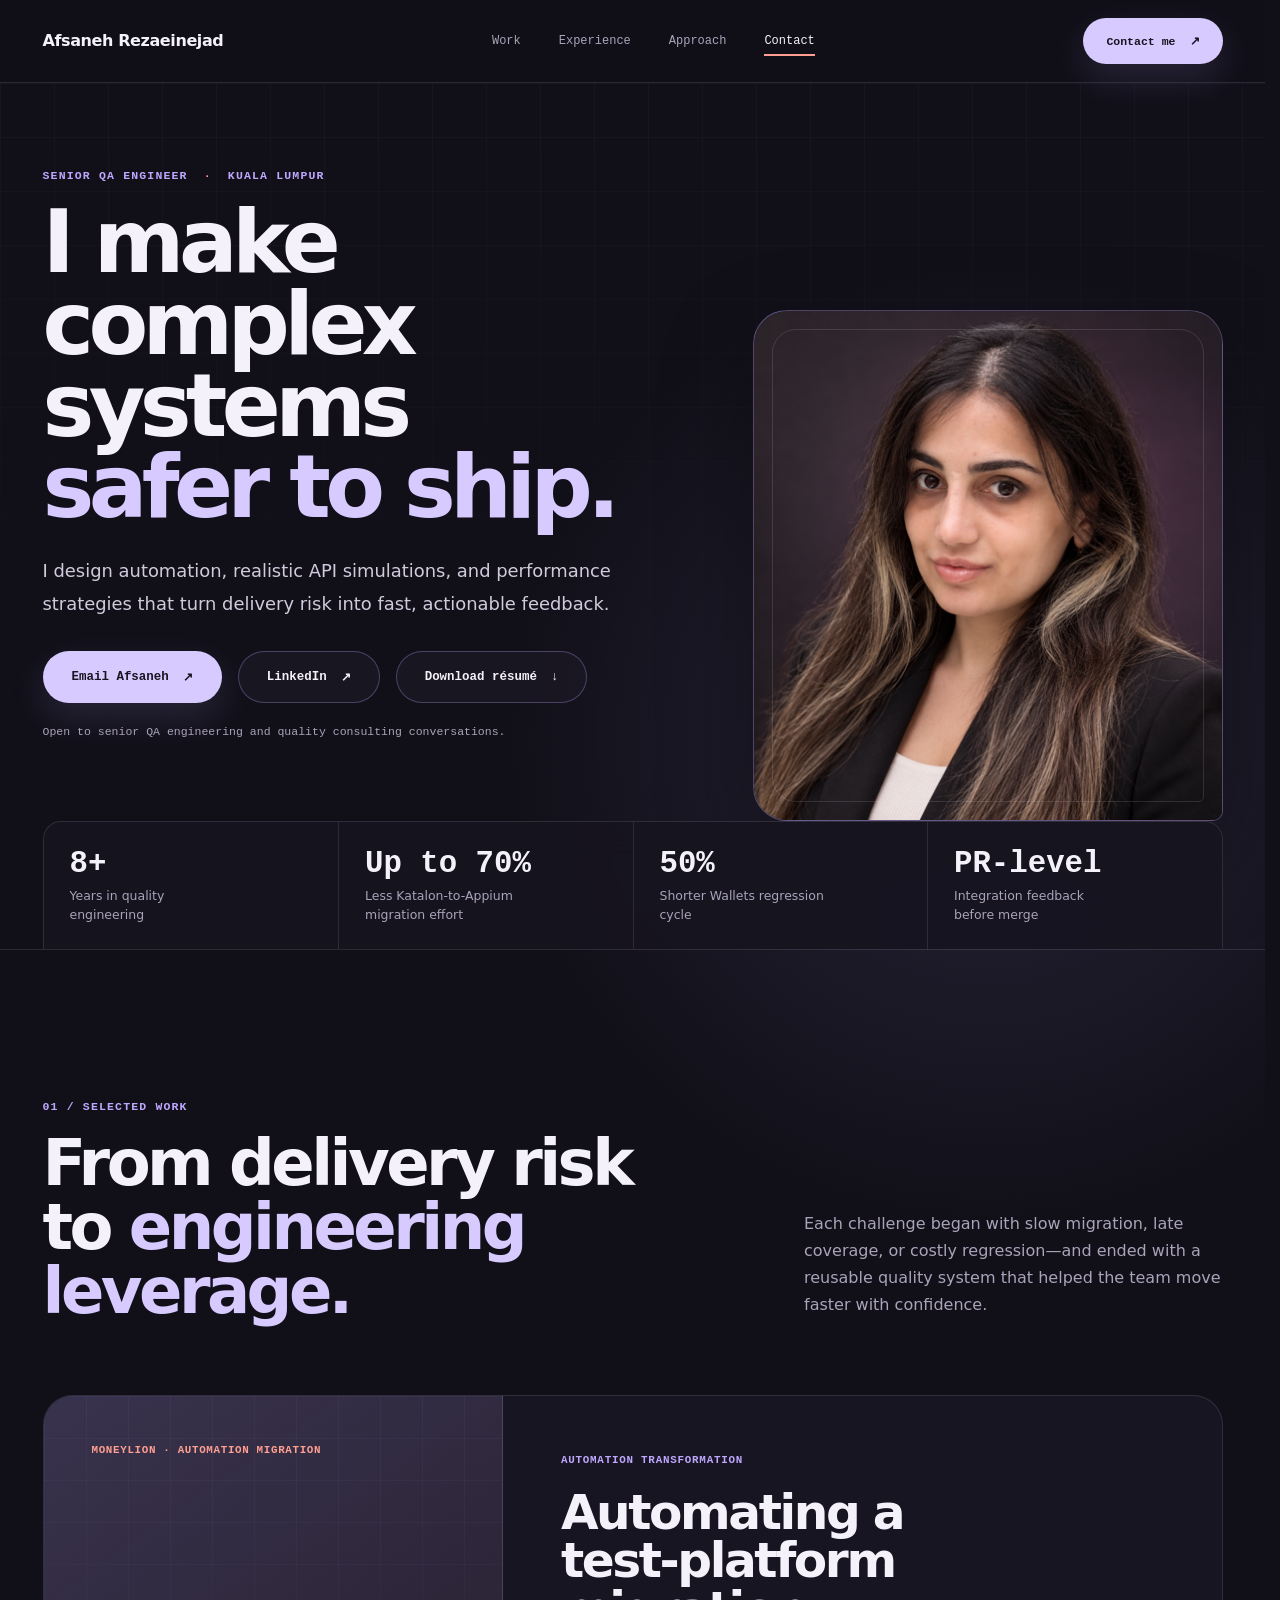
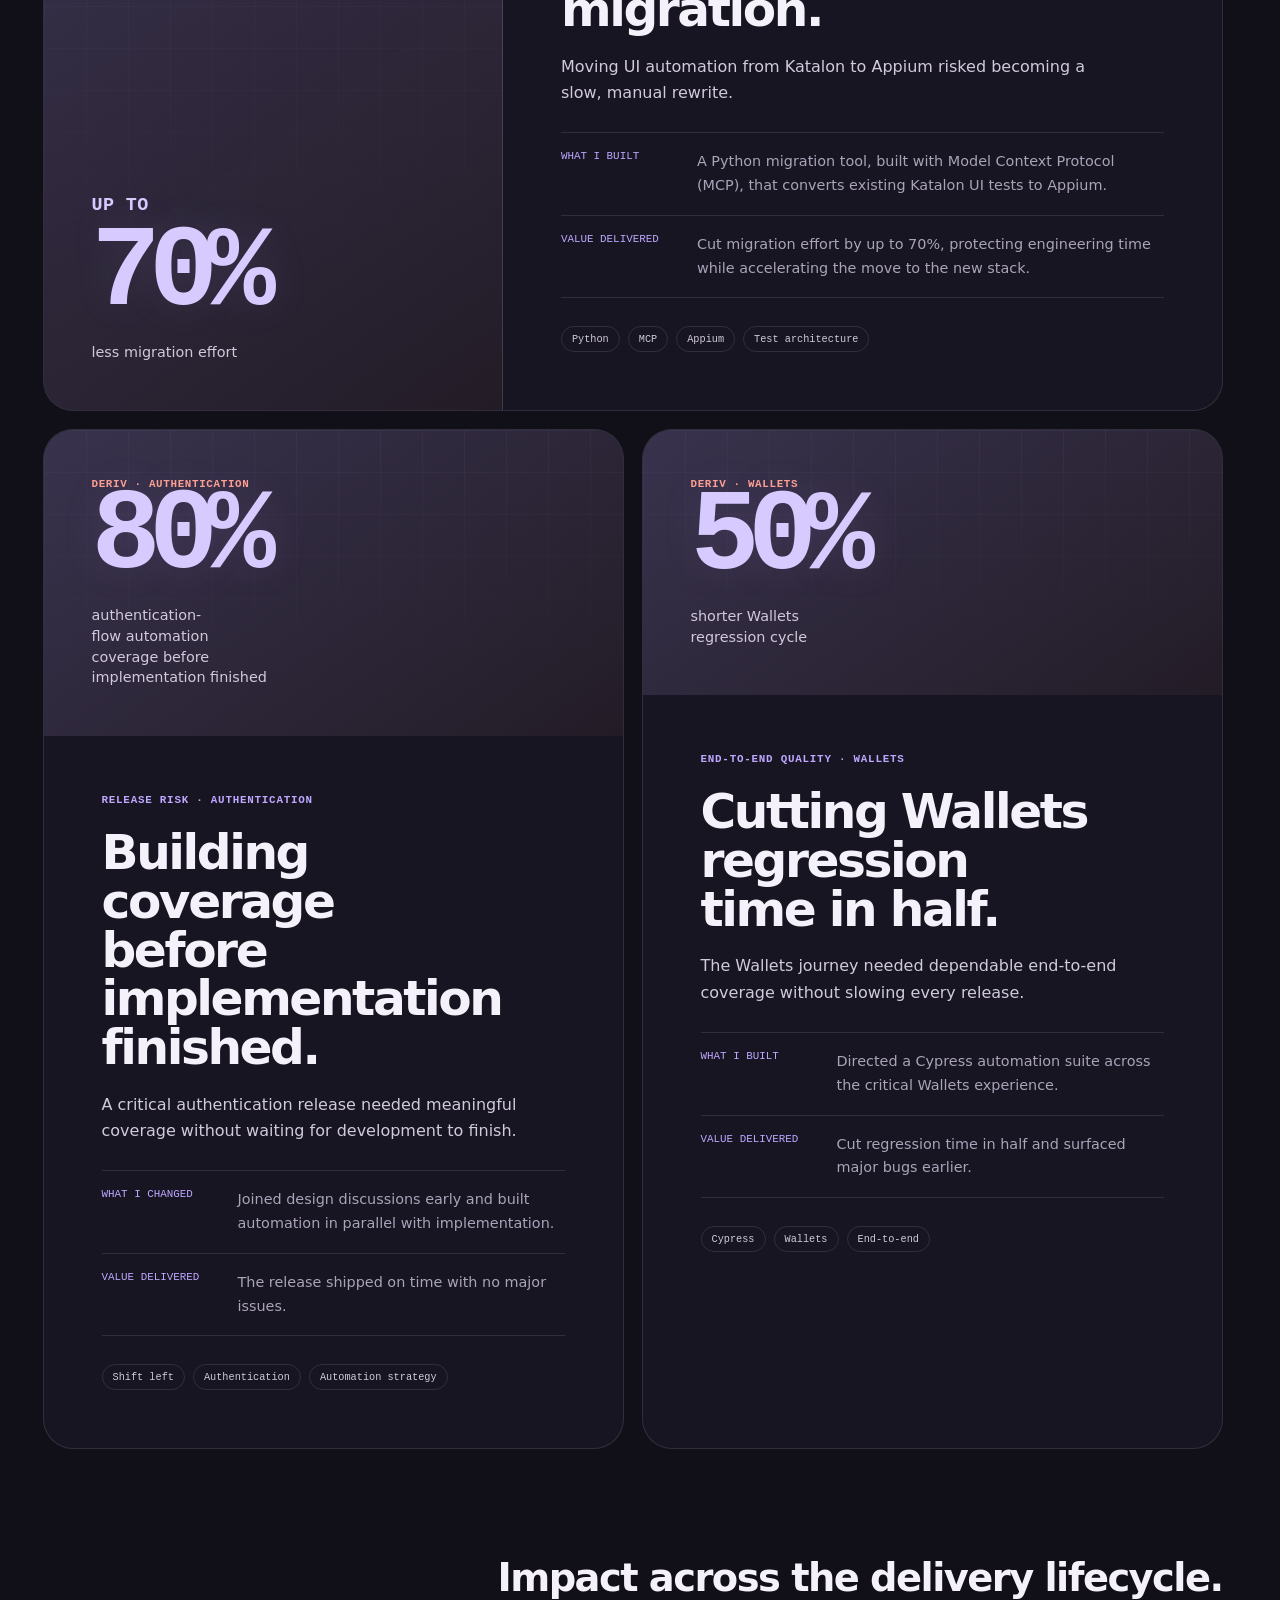
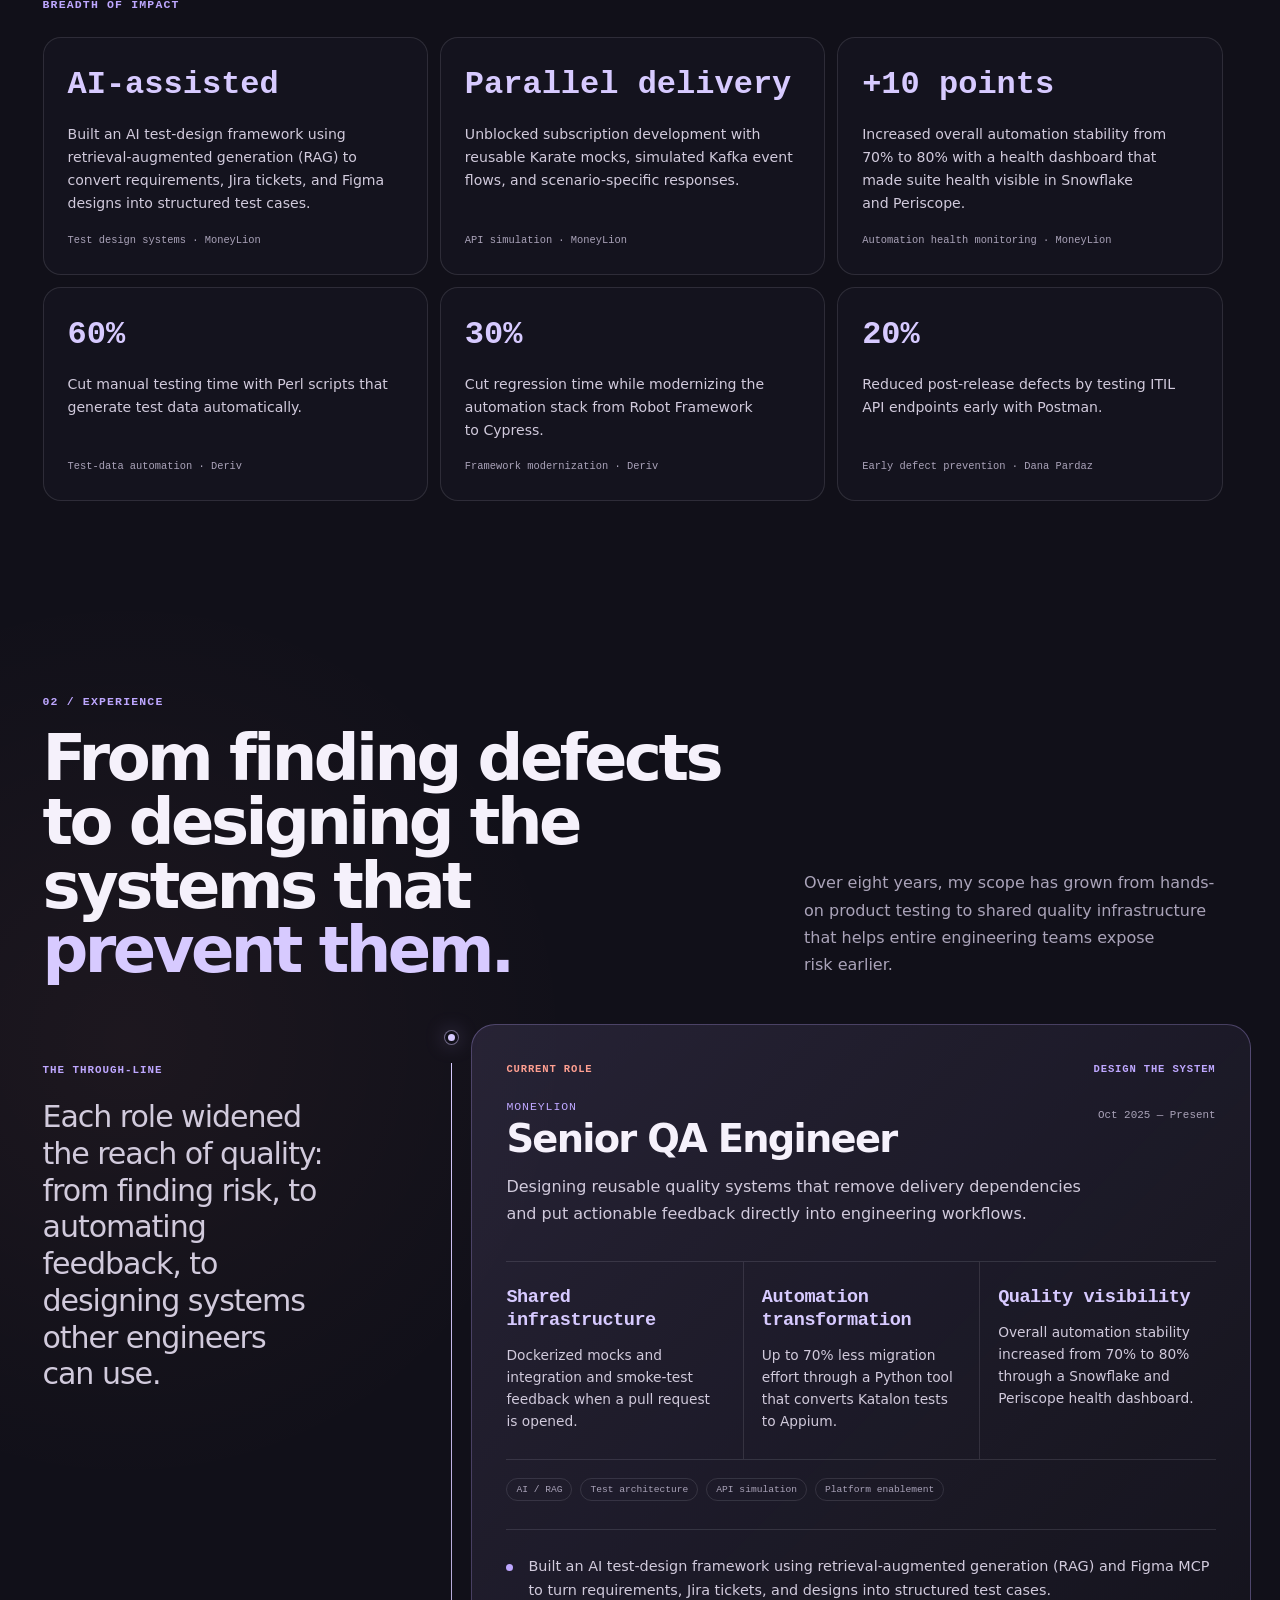
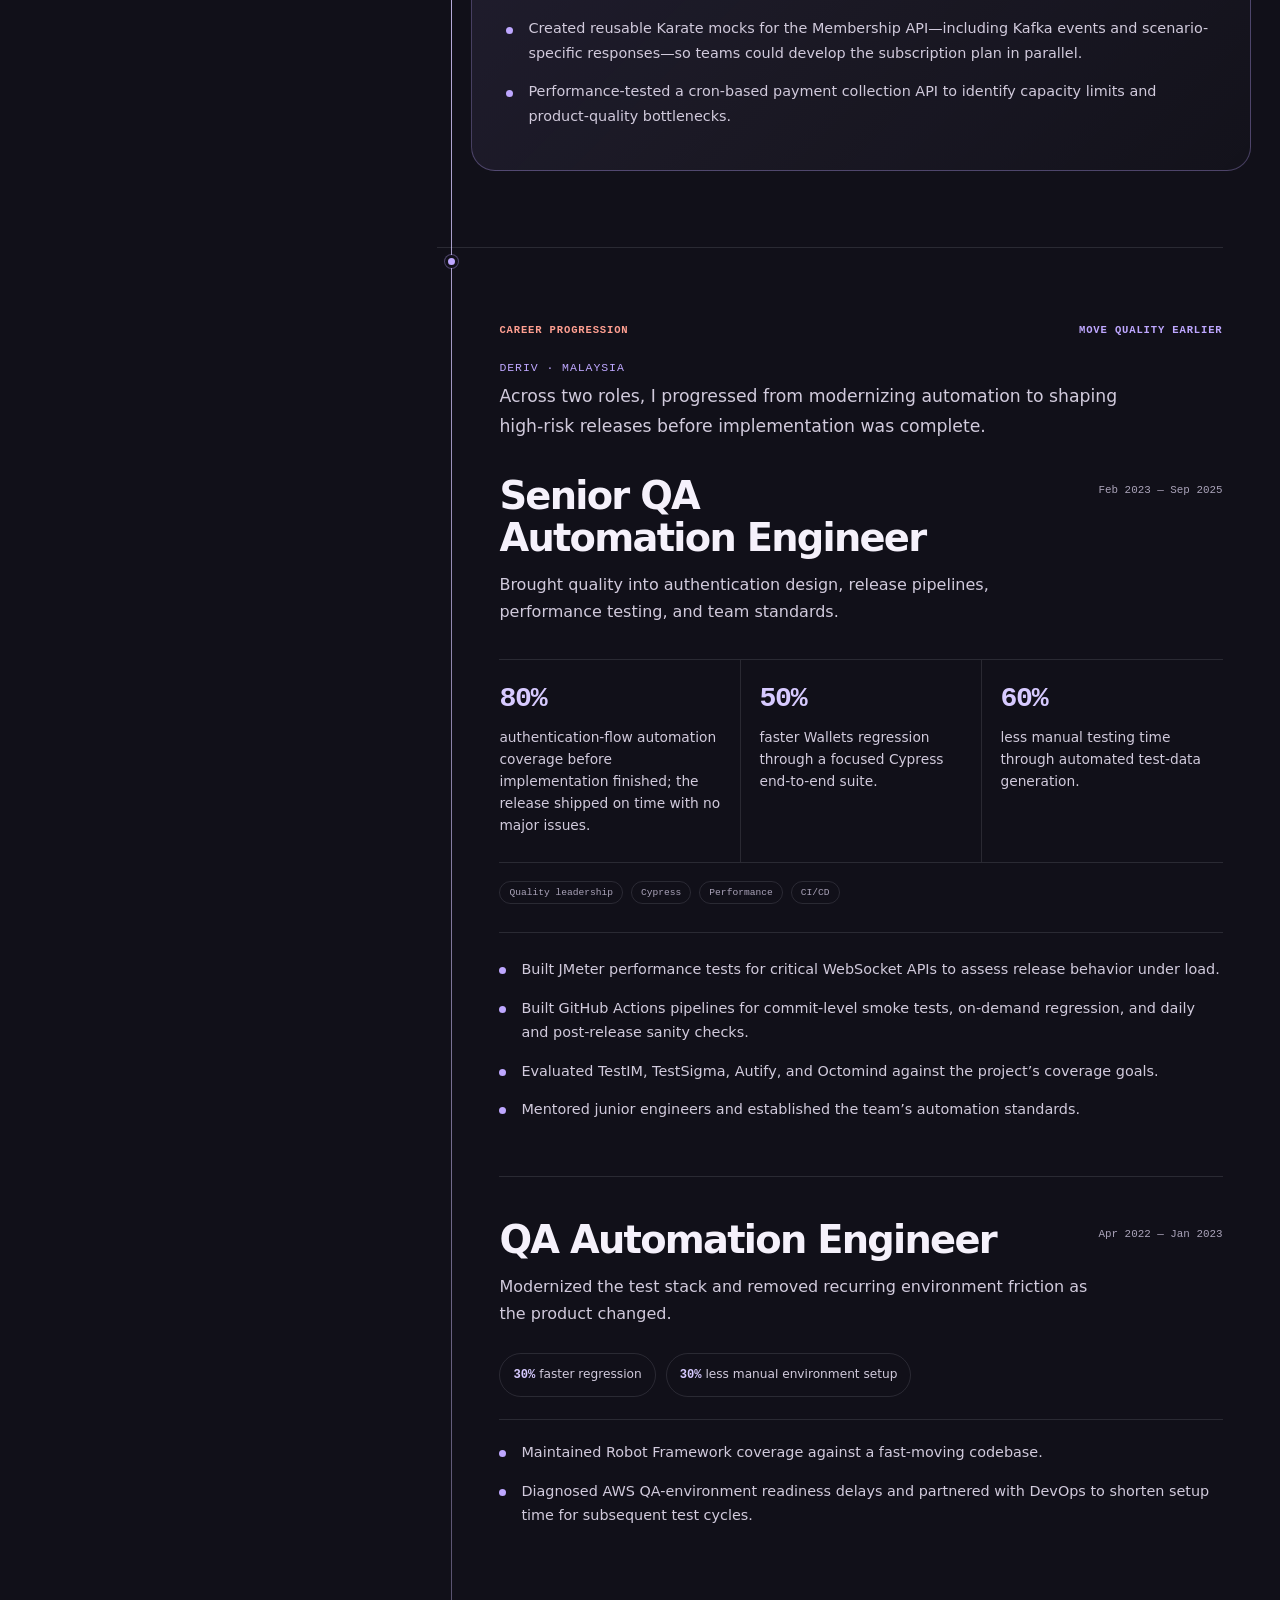
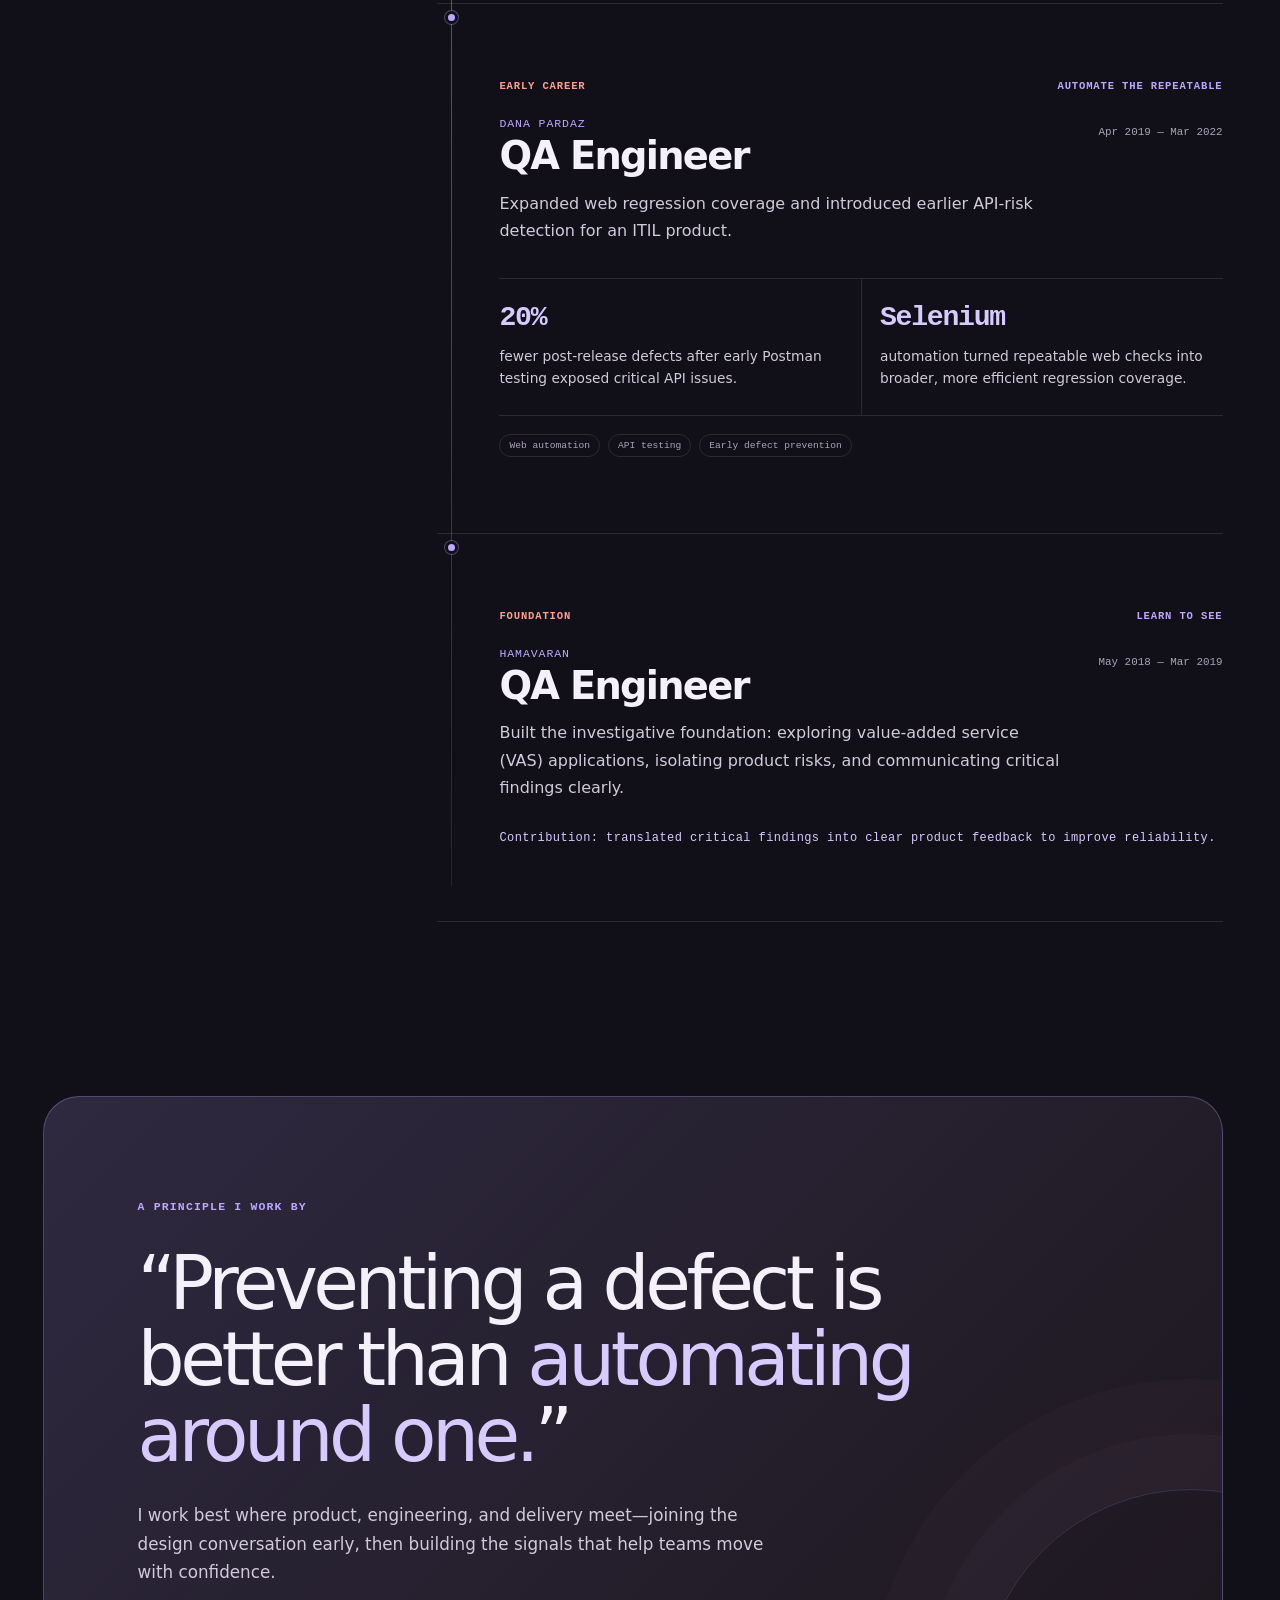
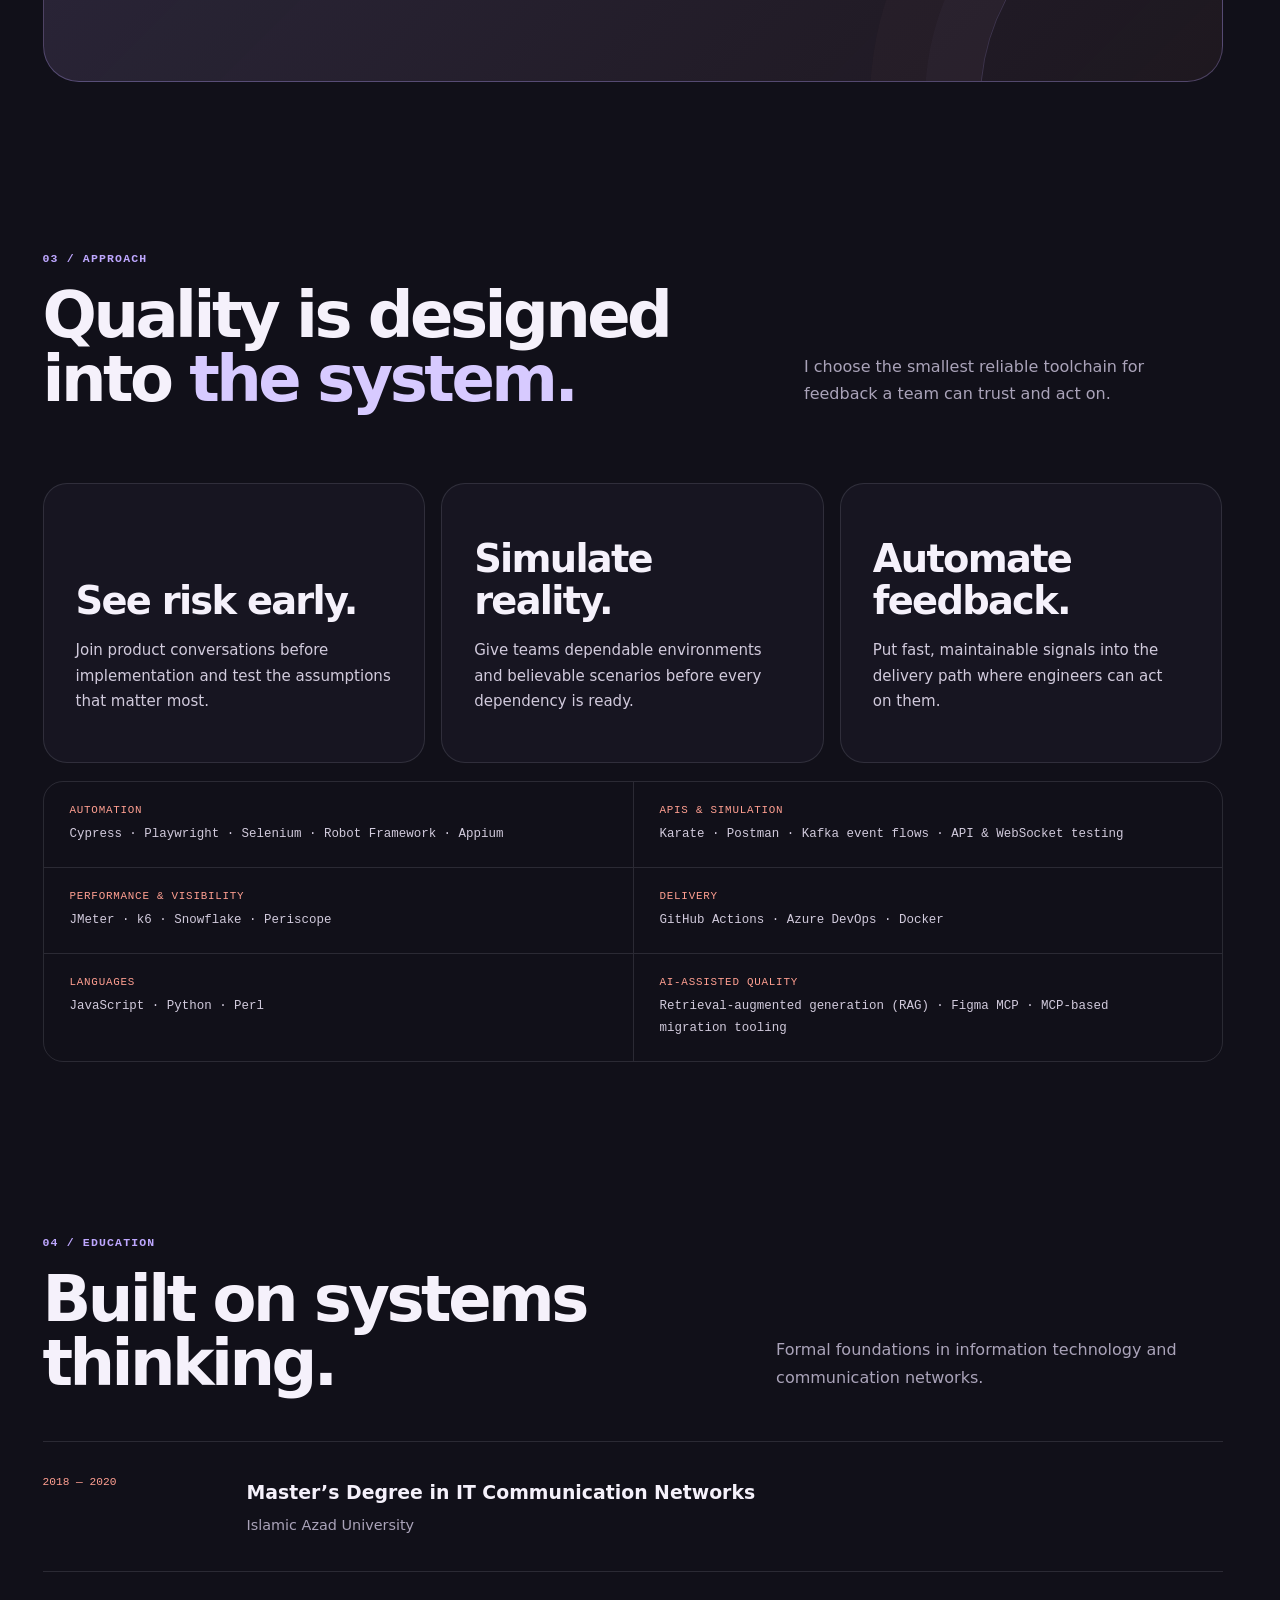
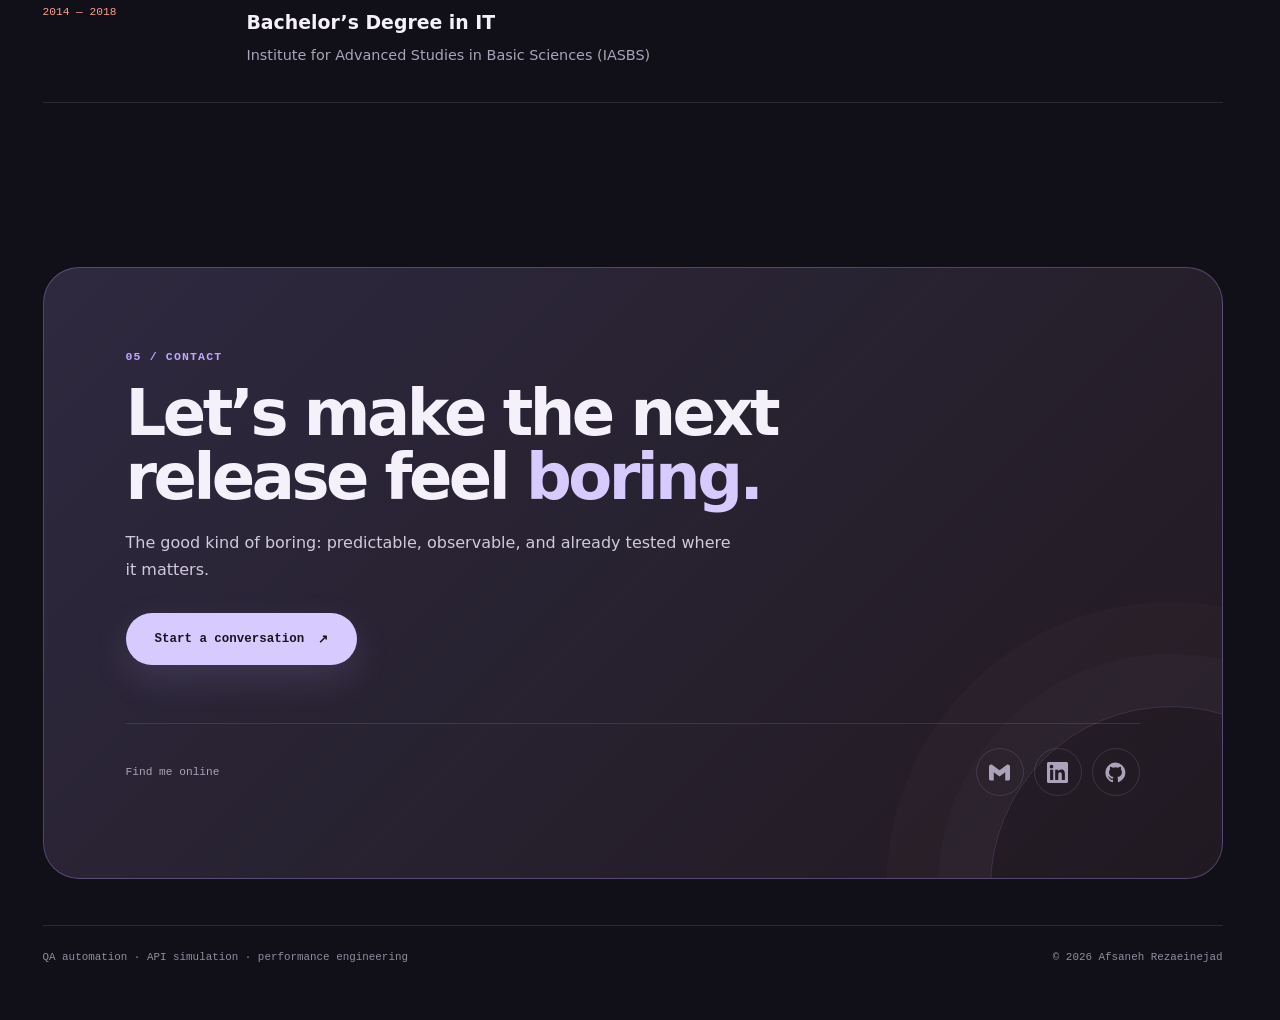
==== commit 4e0d1534: "Refine portfolio credibility and recruiter clarity" ====
--- a/index.html
+++ b/index.html
@@ -8,7 +8,7 @@
   <meta name="theme-color" content="#111019">
   <link rel="canonical" href="https://afsanehrezaeinejad.com/">
   <link rel="icon" href="favicon.svg" type="image/svg+xml">
-  <link rel="stylesheet" href="styles-20261006.css?v=20261022-3">
+  <link rel="stylesheet" href="styles-20261006.css?v=20261022-4">
   <meta property="og:type" content="website">
   <meta property="og:url" content="https://afsanehrezaeinejad.com/">
   <meta property="og:title" content="Afsaneh Rezaeinejad — Senior QA Engineer">
@@ -43,11 +43,11 @@
       <a class="brand" href="#top" aria-label="Afsaneh Rezaeinejad, home">Afsaneh Rezaeinejad</a>
       <nav class="section-nav" aria-label="Primary navigation">
         <a href="#work" data-section="work">Work</a>
-        <a href="#journey" data-section="journey">Journey</a>
+        <a href="#journey" data-section="journey">Experience</a>
         <a href="#approach" data-section="approach">Approach</a>
         <a href="#contact" data-section="contact">Contact</a>
       </nav>
-      <a class="nav-contact" href="#contact">Let’s talk <span aria-hidden="true">↗</span></a>
+      <a class="nav-contact" href="#contact">Contact me <span aria-hidden="true">↗</span></a>
     </div>
   </header>
 
@@ -59,23 +59,24 @@
           <h1 id="hero-title">I make complex systems <em>safer to ship.</em></h1>
           <p class="hero-copy">I design automation, realistic API simulations, and performance strategies that turn delivery risk into fast, actionable feedback.</p>
           <div class="hero-actions">
-            <a class="button button-primary" href="mailto:afsaneh.rezaee5@gmail.com">Start a conversation <span aria-hidden="true">↗</span></a>
-            <a class="button button-secondary" href="#work">Explore the work <span aria-hidden="true">↓</span></a>
-          </div>
+            <a class="button button-primary" href="mailto:afsaneh.rezaee5@gmail.com">Email Afsaneh <span aria-hidden="true">↗</span></a>
+            <a class="button button-secondary button-external" href="https://www.linkedin.com/in/afsaneh-rezaeinejad-48ba454a/" target="_blank" rel="noopener noreferrer">LinkedIn <span aria-hidden="true">↗</span></a>
+            <a class="button button-secondary" href="output/pdf/Afsaneh-Rezaeinejad-Resume.pdf" download>Download résumé <span aria-hidden="true">↓</span></a>
+          </div>
+          <p class="opportunity-note">Open to senior QA engineering and quality consulting conversations.</p>
         </div>
         <div class="hero-visual" aria-label="Professional portrait of Afsaneh Rezaeinejad">
           <div class="portrait-frame">
             <span class="portrait-orbit" aria-hidden="true"></span>
             <img src="profile-photo.png" alt="Professional portrait of Afsaneh Rezaeinejad" width="512" height="512" fetchpriority="high">
           </div>
-          <div class="experience-badge"><strong>8+</strong><span>Years of<br>experience</span></div>
         </div>
       </div>
       <div class="proof-rail" aria-label="Career highlights">
         <div class="proof"><strong>8+</strong><span>Years in quality engineering</span></div>
-        <div class="proof"><strong>70%</strong><span>Less migration effort</span></div>
-        <div class="proof"><strong>50%</strong><span>Faster regression testing</span></div>
-        <div class="proof"><strong>70→80%</strong><span>Automation stability</span></div>
+        <div class="proof"><strong>Up to 70%</strong><span>Less Katalon-to-Appium migration effort</span></div>
+        <div class="proof"><strong>50%</strong><span>Shorter Wallets regression cycle</span></div>
+        <div class="proof"><strong>PR-level</strong><span>Integration feedback before merge</span></div>
       </div>
     </section>
 
@@ -86,25 +87,19 @@
         <p>Each challenge began with slow migration, late coverage, or costly regression—and ended with a reusable quality system that helped the team move faster with confidence.</p>
       </div>
 
-      <div class="work-principles reveal" aria-label="Consulting strengths demonstrated by the selected work">
-        <span><b>01</b> Diagnose the real constraint</span>
-        <span><b>02</b> Engineer a reusable solution</span>
-        <span><b>03</b> Prove the delivery impact</span>
-      </div>
-
       <div class="case-grid">
         <article class="case-study case-featured reveal">
           <div class="case-result">
-            <span class="case-number">01 / MONEYLION</span>
-            <strong>70%</strong>
+            <span class="case-number">MONEYLION · AUTOMATION MIGRATION</span>
+            <strong><small>Up to</small>70%</strong>
             <p>less migration effort</p>
           </div>
           <div class="case-narrative">
             <div class="case-eyebrow">Automation transformation</div>
-            <h3>Migration without the drag.</h3>
+            <h3>Automating a test-platform migration.</h3>
             <p class="case-summary">Moving UI automation from Katalon to Appium risked becoming a slow, manual rewrite.</p>
             <dl class="case-details">
-              <div><dt>What I built</dt><dd>An MCP-based migration tool in Python that converts existing UI automation tests into Appium.</dd></div>
+              <div><dt>What I built</dt><dd>A Python migration tool, built with Model Context Protocol (MCP), that converts existing Katalon UI tests to Appium.</dd></div>
               <div><dt>Value delivered</dt><dd>Cut migration effort by up to 70%, protecting engineering time while accelerating the move to the new stack.</dd></div>
             </dl>
             <div class="story-tags"><span>Python</span><span>MCP</span><span>Appium</span><span>Test architecture</span></div>
@@ -113,13 +108,13 @@
 
         <article class="case-study reveal">
           <div class="case-result">
-            <span class="case-number">02 / DERIV</span>
+            <span class="case-number">DERIV · AUTHENTICATION</span>
             <strong>80%</strong>
-            <p>coverage before implementation finished</p>
+            <p>authentication-flow automation coverage before implementation finished</p>
           </div>
           <div class="case-narrative">
             <div class="case-eyebrow">Release risk · Authentication</div>
-            <h3>Confidence before code complete.</h3>
+            <h3>Building coverage before implementation finished.</h3>
             <p class="case-summary">A critical authentication release needed meaningful coverage without waiting for development to finish.</p>
             <dl class="case-details">
               <div><dt>What I changed</dt><dd>Joined design discussions early and built automation in parallel with implementation.</dd></div>
@@ -131,13 +126,13 @@
 
         <article class="case-study reveal">
           <div class="case-result">
-            <span class="case-number">03 / DERIV</span>
+            <span class="case-number">DERIV · WALLETS</span>
             <strong>50%</strong>
-            <p>faster regression testing</p>
+            <p>shorter Wallets regression cycle</p>
           </div>
           <div class="case-narrative">
             <div class="case-eyebrow">End-to-end quality · Wallets</div>
-            <h3>A smaller regression cycle.</h3>
+            <h3>Cutting Wallets regression time in half.</h3>
             <p class="case-summary">The Wallets journey needed dependable end-to-end coverage without slowing every release.</p>
             <dl class="case-details">
               <div><dt>What I built</dt><dd>Directed a Cypress automation suite across the critical Wallets experience.</dd></div>
@@ -151,9 +146,9 @@
       <div class="evidence-block reveal" aria-labelledby="evidence-title">
         <div class="evidence-heading"><span class="section-index">BREADTH OF IMPACT</span><h3 id="evidence-title">Impact across the delivery lifecycle.</h3></div>
         <div class="evidence-grid">
-          <article><strong>AI-assisted</strong><p>Built a RAG-powered framework that converts product requirements, Jira tickets, and Figma designs into structured test cases.</p><span>Test design systems · MoneyLion</span></article>
-          <article><strong>Parallel delivery</strong><p>Unblocked subscription development with reusable Karate mocks, simulated Kafka events, and scenario-specific responses.</p><span>Service virtualization · MoneyLion</span></article>
-          <article><strong>70→80%</strong><p>Increased automation stability by building a health dashboard in Snowflake and Periscope.</p><span>Quality observability · MoneyLion</span></article>
+          <article><strong>AI-assisted</strong><p>Built an AI test-design framework using retrieval-augmented generation (RAG) to convert requirements, Jira tickets, and Figma designs into structured test cases.</p><span>Test design systems · MoneyLion</span></article>
+          <article><strong>Parallel delivery</strong><p>Unblocked subscription development with reusable Karate mocks, simulated Kafka event flows, and scenario-specific responses.</p><span>API simulation · MoneyLion</span></article>
+          <article><strong>+10 points</strong><p>Increased overall automation stability from 70% to 80% with a health dashboard that made suite health visible in Snowflake and Periscope.</p><span>Automation health monitoring · MoneyLion</span></article>
           <article><strong>60%</strong><p>Cut manual testing time with Perl scripts that generate test data automatically.</p><span>Test-data automation · Deriv</span></article>
           <article><strong>30%</strong><p>Cut regression time while modernizing the automation stack from Robot Framework to Cypress.</p><span>Framework modernization · Deriv</span></article>
           <article><strong>20%</strong><p>Reduced post-release defects by testing ITIL API endpoints early with Postman.</p><span>Early defect prevention · Dana Pardaz</span></article>
@@ -163,72 +158,66 @@
 
     <section class="section journey-section" id="journey" aria-labelledby="journey-title">
       <div class="section-intro reveal">
-        <div class="section-index">02 / CAREER JOURNEY</div>
+        <div class="section-index">02 / EXPERIENCE</div>
         <h2 id="journey-title">From finding defects to designing the systems that <em>prevent them.</em></h2>
         <p>Over eight years, my scope has grown from hands-on product testing to shared quality infrastructure that helps entire engineering teams expose risk earlier.</p>
       </div>
       <div class="journey-layout">
         <aside class="journey-thesis reveal" aria-label="Career progression">
           <span class="journey-thesis-label">THE THROUGH-LINE</span>
-          <p>Each move expanded the reach of quality.</p>
-          <ol>
-            <li><b>01</b><span>Find the risk</span></li>
-            <li><b>02</b><span>Automate the repeatable</span></li>
-            <li><b>03</b><span>Move feedback upstream</span></li>
-            <li><b>04</b><span>Design systems that scale</span></li>
-          </ol>
+          <p>Each role widened the reach of quality: from finding risk, to automating feedback, to designing systems other engineers can use.</p>
         </aside>
         <div class="journey-list">
           <article class="journey-chapter journey-current reveal">
             <span class="journey-node" aria-hidden="true"></span>
             <div class="journey-chapter-content">
-              <div class="chapter-kicker"><span>CHAPTER 04</span><span>DESIGN THE SYSTEM</span></div>
+              <div class="chapter-kicker"><span>CURRENT ROLE</span><span>DESIGN THE SYSTEM</span></div>
               <div class="role-heading"><div><p class="role-company">MoneyLion</p><h3>Senior QA Engineer</h3></div><time datetime="2025-10">Oct 2025 — Present</time></div>
               <p class="role-turn">Designing reusable quality systems that remove delivery dependencies and put actionable feedback directly into engineering workflows.</p>
-              <div class="role-proof-grid">
-                <div><strong>Up to 70%</strong><p>less migration effort with a Python MCP tool that converts Katalon UI tests to Appium.</p></div>
-                <div><strong>PR-level</strong><p>integration and smoke feedback through Dockerized mocks and a scalable Karate framework.</p></div>
-                <div><strong>70→80%</strong><p>automation stability through a Snowflake and Periscope health dashboard.</p></div>
+              <div class="role-proof-grid role-proof-grid-labels">
+                <div><strong>Shared infrastructure</strong><p>Dockerized mocks and integration and smoke-test feedback when a pull request is opened.</p></div>
+                <div><strong>Automation transformation</strong><p>Up to 70% less migration effort through a Python tool that converts Katalon tests to Appium.</p></div>
+                <div><strong>Quality visibility</strong><p>Overall automation stability increased from 70% to 80% through a Snowflake and Periscope health dashboard.</p></div>
               </div>
               <div class="role-tags"><span>AI / RAG</span><span>Test architecture</span><span>API simulation</span><span>Platform enablement</span></div>
-              <details><summary><span><span class="summary-closed">Explore 3 more contributions</span><span class="summary-open">Hide contributions</span></span><span aria-hidden="true">+</span></summary><ul>
-                <li>Built a RAG- and Figma MCP-powered framework that turns product requirements and Jira tickets into structured test cases, reducing manual test-design effort.</li>
+              <ul class="role-signal-list">
+                <li>Built an AI test-design framework using retrieval-augmented generation (RAG) and Figma MCP to turn requirements, Jira tickets, and designs into structured test cases.</li>
                 <li>Created reusable Karate mocks for the Membership API—including Kafka events and scenario-specific responses—so teams could develop the subscription plan in parallel.</li>
                 <li>Performance-tested a cron-based payment collection API to identify capacity limits and product-quality bottlenecks.</li>
-              </ul></details>
+              </ul>
             </div>
           </article>
 
           <article class="journey-chapter reveal">
             <span class="journey-node" aria-hidden="true"></span>
             <div class="journey-chapter-content">
-              <div class="chapter-kicker"><span>CHAPTER 03</span><span>MOVE QUALITY EARLIER</span></div>
+              <div class="chapter-kicker"><span>CAREER PROGRESSION</span><span>MOVE QUALITY EARLIER</span></div>
               <p class="role-company">Deriv · Malaysia</p>
               <p class="company-bridge">Across two roles, I progressed from modernizing automation to shaping high-risk releases before implementation was complete.</p>
               <div class="role-era">
                 <div class="role-heading"><h3>Senior QA Automation Engineer</h3><time datetime="2023-02">Feb 2023 — Sep 2025</time></div>
                 <p class="role-turn">Brought quality into authentication design, release pipelines, performance testing, and team standards.</p>
                 <div class="role-proof-grid">
-                  <div><strong>80%</strong><p>automation coverage before authentication implementation finished; the release shipped on time with no major issues.</p></div>
+                  <div><strong>80%</strong><p>authentication-flow automation coverage before implementation finished; the release shipped on time with no major issues.</p></div>
                   <div><strong>50%</strong><p>faster Wallets regression through a focused Cypress end-to-end suite.</p></div>
                   <div><strong>60%</strong><p>less manual testing time through automated test-data generation.</p></div>
                 </div>
                 <div class="role-tags"><span>Quality leadership</span><span>Cypress</span><span>Performance</span><span>CI/CD</span></div>
-                <details><summary><span><span class="summary-closed">Explore 4 more contributions</span><span class="summary-open">Hide contributions</span></span><span aria-hidden="true">+</span></summary><ul>
+                <ul class="role-signal-list">
                   <li>Built JMeter performance tests for critical WebSocket APIs to assess release behavior under load.</li>
                   <li>Built GitHub Actions pipelines for commit-level smoke tests, on-demand regression, and daily and post-release sanity checks.</li>
                   <li>Evaluated TestIM, TestSigma, Autify, and Octomind against the project’s coverage goals.</li>
                   <li>Mentored junior engineers and established the team’s automation standards.</li>
-                </ul></details>
+                </ul>
               </div>
               <div class="role-era role-era-earlier">
                 <div class="role-heading"><h3>QA Automation Engineer</h3><time datetime="2022-04">Apr 2022 — Jan 2023</time></div>
                 <p class="role-turn">Modernized the test stack and removed recurring environment friction as the product changed.</p>
                 <div class="compact-proof"><span><strong>30%</strong> faster regression</span><span><strong>30%</strong> less manual environment setup</span></div>
-                <details><summary><span><span class="summary-closed">Explore 2 more contributions</span><span class="summary-open">Hide contributions</span></span><span aria-hidden="true">+</span></summary><ul>
+                <ul class="role-signal-list role-signal-list-compact">
                   <li>Maintained Robot Framework coverage against a fast-moving codebase.</li>
                   <li>Diagnosed AWS QA-environment readiness delays and partnered with DevOps to shorten setup time for subsequent test cycles.</li>
-                </ul></details>
+                </ul>
               </div>
             </div>
           </article>
@@ -236,7 +225,7 @@
           <article class="journey-chapter reveal">
             <span class="journey-node" aria-hidden="true"></span>
             <div class="journey-chapter-content">
-              <div class="chapter-kicker"><span>CHAPTER 02</span><span>AUTOMATE THE REPEATABLE</span></div>
+              <div class="chapter-kicker"><span>EARLY CAREER</span><span>AUTOMATE THE REPEATABLE</span></div>
               <div class="role-heading"><div><p class="role-company">Dana Pardaz</p><h3>QA Engineer</h3></div><time datetime="2019-04">Apr 2019 — Mar 2022</time></div>
               <p class="role-turn">Expanded web regression coverage and introduced earlier API-risk detection for an ITIL product.</p>
               <div class="role-proof-grid role-proof-grid-two">
@@ -250,10 +239,10 @@
           <article class="journey-chapter journey-foundation reveal">
             <span class="journey-node" aria-hidden="true"></span>
             <div class="journey-chapter-content">
-              <div class="chapter-kicker"><span>CHAPTER 01</span><span>LEARN TO SEE</span></div>
+              <div class="chapter-kicker"><span>FOUNDATION</span><span>LEARN TO SEE</span></div>
               <div class="role-heading"><div><p class="role-company">Hamavaran</p><h3>QA Engineer</h3></div><time datetime="2018-05">May 2018 — Mar 2019</time></div>
-              <p class="role-turn">Built the investigative foundation: exploring VAS applications, isolating product risks, and communicating critical findings clearly.</p>
-              <p class="foundation-note">Observe carefully. Communicate clearly. Improve what ships.</p>
+              <p class="role-turn">Built the investigative foundation: exploring value-added service (VAS) applications, isolating product risks, and communicating critical findings clearly.</p>
+              <p class="foundation-note">Contribution: translated critical findings into clear product feedback to improve reliability.</p>
             </div>
           </article>
         </div>
@@ -273,11 +262,18 @@
         <p>I choose the smallest reliable toolchain for feedback a team can trust and act on.</p>
       </div>
       <div class="approach-grid">
-        <article class="approach-card reveal"><span class="approach-number">01</span><h3>See risk early.</h3><p>Join product conversations before implementation and test the assumptions that matter most.</p><div class="tool-list">Design collaboration · performance testing · observability</div></article>
-        <article class="approach-card reveal"><span class="approach-number">02</span><h3>Simulate reality.</h3><p>Give teams dependable environments and believable scenarios before every dependency is ready.</p><div class="tool-list">Karate mocks · Kafka scenarios · JMeter · k6 · API &amp; WebSocket load</div></article>
-        <article class="approach-card reveal"><span class="approach-number">03</span><h3>Automate feedback.</h3><p>Put fast, maintainable signals into the delivery path where engineers can act on them.</p><div class="tool-list">Cypress · Playwright · Selenium · Robot Framework · Appium · Postman · GitHub Actions · Azure DevOps · Docker</div></article>
-      </div>
-      <div class="languages reveal"><span>Languages</span><p>JavaScript · Python · Perl scripting</p></div>
+        <article class="approach-card reveal"><h3>See risk early.</h3><p>Join product conversations before implementation and test the assumptions that matter most.</p></article>
+        <article class="approach-card reveal"><h3>Simulate reality.</h3><p>Give teams dependable environments and believable scenarios before every dependency is ready.</p></article>
+        <article class="approach-card reveal"><h3>Automate feedback.</h3><p>Put fast, maintainable signals into the delivery path where engineers can act on them.</p></article>
+      </div>
+      <div class="capability-index reveal" aria-label="Technical toolkit">
+        <div><span>Automation</span><p>Cypress · Playwright · Selenium · Robot Framework · Appium</p></div>
+        <div><span>APIs &amp; simulation</span><p>Karate · Postman · Kafka event flows · API &amp; WebSocket testing</p></div>
+        <div><span>Performance &amp; visibility</span><p>JMeter · k6 · Snowflake · Periscope</p></div>
+        <div><span>Delivery</span><p>GitHub Actions · Azure DevOps · Docker</p></div>
+        <div><span>Languages</span><p>JavaScript · Python · Perl</p></div>
+        <div><span>AI-assisted quality</span><p>Retrieval-augmented generation (RAG) · Figma MCP · MCP-based migration tooling</p></div>
+      </div>
     </section>
 
     <section class="section education-section" id="education" aria-labelledby="education-title">
@@ -300,7 +296,7 @@
       </div>
     </section>
 
-    <footer><p>Designed around evidence. Built for the web.</p><p>© <span id="year">2026</span> Afsaneh Rezaeinejad</p></footer>
+    <footer><p>QA automation · API simulation · performance engineering</p><p>© <span id="year">2026</span> Afsaneh Rezaeinejad</p></footer>
   </main>
   <script src="script.js" defer></script>
 </body>
--- a/styles-20261006.css
+++ b/styles-20261006.css
@@ -37,8 +37,8 @@
 }
 ::selection { color: var(--bg); background: var(--violet); }
 a { color: inherit; }
-button, a, summary { -webkit-tap-highlight-color: transparent; }
-a:focus-visible, summary:focus-visible { outline: 2px solid var(--coral); outline-offset: 4px; border-radius: 5px; }
+button, a { -webkit-tap-highlight-color: transparent; }
+a:focus-visible { outline: 2px solid var(--coral); outline-offset: 4px; border-radius: 5px; }
 h1, h2, h3, p, blockquote { margin-top: 0; }
 h1, h2, h3, blockquote { text-wrap: balance; }
 p { text-wrap: pretty; }
@@ -77,15 +77,14 @@
 h1 em { display: block; }
 .hero-copy { max-width: 650px; margin-bottom: 31px; color: var(--soft); font-size: clamp(1rem, 1.45vw, 1.12rem); line-height: 1.8; }
 .hero-actions { display: flex; flex-wrap: wrap; align-items: center; gap: 16px; }
+.opportunity-note { max-width: 620px; margin: 20px 0 0; color: var(--muted); font: 0.72rem/1.6 var(--mono); }
+.button-external:hover span { transform: translate(2px, -2px); }
 .hero-visual { position: relative; z-index: 1; width: 100%; max-width: 470px; align-self: end; justify-self: end; }
 .portrait-frame { position: relative; isolation: isolate; width: 100%; aspect-ratio: 0.92; overflow: hidden; border: 1px solid var(--line-strong); border-radius: 34px 34px 10px 34px; background: linear-gradient(145deg, rgba(190, 167, 255, 0.24), rgba(255, 159, 145, 0.09) 48%, rgba(17, 16, 25, 0.2)); box-shadow: 0 35px 90px rgba(0, 0, 0, 0.34); }
 .portrait-frame::before { content: ""; position: absolute; z-index: -1; width: 125%; height: 42%; right: -25%; top: 34%; transform: rotate(-14deg); background: linear-gradient(90deg, transparent, rgba(255, 159, 145, 0.7), rgba(190, 167, 255, 0.72), transparent); }
 .portrait-frame::after { content: ""; position: absolute; inset: 18px; z-index: 2; border: 1px solid rgba(245, 241, 251, 0.12); border-radius: 24px 24px 5px 24px; pointer-events: none; }
 .portrait-frame img { width: 100%; height: 100%; display: block; object-fit: cover; object-position: center top; }
 .portrait-orbit { position: absolute; z-index: -1; width: 420px; height: 420px; top: -70px; right: -110px; border: 1px solid rgba(190, 167, 255, 0.23); border-radius: 50%; }
-.experience-badge { position: absolute; z-index: 3; right: -24px; bottom: 44px; width: 116px; height: 116px; display: grid; align-content: center; justify-items: center; border: 1px solid var(--line-strong); border-radius: 50%; background: rgba(17, 16, 25, 0.92); box-shadow: 0 20px 45px rgba(0, 0, 0, 0.3); backdrop-filter: blur(14px); }
-.experience-badge strong { color: var(--coral); font: 600 1.75rem var(--mono); line-height: 1; }
-.experience-badge span { margin-top: 7px; color: var(--soft); font: 0.62rem/1.4 var(--mono); text-align: center; text-transform: uppercase; letter-spacing: 0.05em; }
 
 .proof-rail { position: relative; z-index: 2; width: min(100%, var(--max)); margin: 0 auto; display: grid; grid-template-columns: repeat(4, 1fr); border: 1px solid var(--line); border-bottom: 0; border-radius: 18px 18px 0 0; background: rgba(23, 21, 32, 0.9); backdrop-filter: blur(18px); }
 .proof { min-height: 120px; padding: 24px 26px; display: grid; align-content: center; }
@@ -99,10 +98,6 @@
 .section-intro h2, .education-heading h2, .contact h2 { margin-bottom: 0; font-size: clamp(3rem, 5vw, 4.8rem); line-height: 1; letter-spacing: -0.055em; }
 .section-intro > p { align-self: end; max-width: 48ch; margin: 0 0 4px; color: var(--muted); font-size: 1rem; }
 
-.work-principles { margin: -20px 0 38px; display: grid; grid-template-columns: repeat(3, 1fr); border-block: 1px solid var(--line); }
-.work-principles span { min-height: 82px; padding: 20px 24px; display: flex; align-items: center; gap: 14px; color: var(--soft); font-size: 0.86rem; }
-.work-principles span + span { border-left: 1px solid var(--line); }
-.work-principles b { color: var(--coral); font: 600 0.66rem var(--mono); }
 .case-grid { display: grid; grid-template-columns: repeat(2, minmax(0, 1fr)); gap: 18px; }
 .case-study { min-width: 0; overflow: hidden; border: 1px solid var(--line); border-radius: 30px; background: rgba(29, 26, 40, 0.58); }
 .case-featured { grid-column: 1 / -1; display: grid; grid-template-columns: minmax(300px, 0.78fr) minmax(0, 1.22fr); }
@@ -111,6 +106,7 @@
 .case-featured .case-result { min-height: 100%; border-right: 1px solid var(--line); }
 .case-number { margin-bottom: auto; color: var(--coral); font: 600 0.68rem var(--mono); letter-spacing: 0.06em; }
 .case-result strong { color: var(--violet-bright); font: 600 clamp(4.6rem, 9vw, 8rem) var(--mono); font-variant-numeric: tabular-nums; line-height: 0.82; letter-spacing: -0.1em; text-shadow: 0 0 42px rgba(190, 167, 255, 0.12); }
+.case-result strong small { display: block; margin-bottom: 12px; font-size: 0.16em; line-height: 1; letter-spacing: 0.02em; text-transform: uppercase; }
 .case-result p { max-width: 20ch; margin: 20px 0 0; color: var(--soft); font-size: 0.9rem; line-height: 1.45; }
 .case-narrative { padding: clamp(34px, 5vw, 58px); }
 .case-eyebrow { margin-bottom: 22px; color: var(--violet); font: 600 0.68rem var(--mono); letter-spacing: 0.07em; text-transform: uppercase; }
@@ -137,10 +133,7 @@
 .journey-layout { display: grid; grid-template-columns: minmax(220px, 0.56fr) minmax(0, 1.44fr); gap: clamp(54px, 7vw, 100px); align-items: start; }
 .journey-thesis { position: sticky; top: 130px; }
 .journey-thesis-label { color: var(--violet); font: 600 0.68rem var(--mono); letter-spacing: 0.09em; }
-.journey-thesis > p { max-width: 13ch; margin: 18px 0 32px; font-size: clamp(1.65rem, 3vw, 2.35rem); line-height: 1.08; letter-spacing: -0.045em; }
-.journey-thesis ol { list-style: none; margin: 0; padding: 0; border-top: 1px solid var(--line); }
-.journey-thesis li { min-height: 56px; display: grid; grid-template-columns: 34px 1fr; gap: 10px; align-items: center; border-bottom: 1px solid var(--line); color: var(--muted); font-size: 0.78rem; line-height: 1.35; }
-.journey-thesis b { color: var(--coral); font: 600 0.62rem var(--mono); }
+.journey-thesis > p { max-width: 22ch; margin: 18px 0 32px; color: var(--soft); font-size: clamp(1.35rem, 2.35vw, 1.9rem); line-height: 1.22; letter-spacing: -0.035em; }
 .journey-list { position: relative; }
 .journey-list::before { content: ""; position: absolute; left: 14px; top: 9px; bottom: 36px; width: 1px; background: linear-gradient(var(--violet-bright), rgba(190, 167, 255, 0.12)); }
 .journey-chapter { position: relative; padding: 0 0 76px 62px; border-bottom: 1px solid var(--line); }
@@ -160,6 +153,7 @@
 .role-proof-grid > div { min-width: 0; padding: 24px 18px 26px 0; }
 .role-proof-grid > div + div { padding-left: 18px; border-left: 1px solid var(--line); }
 .role-proof-grid strong { display: block; color: var(--violet-bright); font: 600 clamp(1.35rem, 2.2vw, 2rem) var(--mono); font-variant-numeric: tabular-nums; line-height: 1.05; letter-spacing: -0.045em; overflow-wrap: anywhere; }
+.role-proof-grid-labels strong { font-size: clamp(1rem, 1.45vw, 1.3rem); line-height: 1.25; letter-spacing: -0.025em; }
 .role-proof-grid p { margin: 12px 0 0; color: var(--soft); font-size: 0.86rem; line-height: 1.6; }
 .role-proof-grid-two { grid-template-columns: repeat(2, 1fr); }
 .role-tags { margin-top: 18px; display: flex; flex-wrap: wrap; gap: 8px; }
@@ -170,14 +164,8 @@
 .compact-proof span { padding: 10px 13px; border: 1px solid var(--line); border-radius: 999px; color: var(--soft); font-size: 0.76rem; }
 .compact-proof strong { color: var(--violet-bright); font-family: var(--mono); }
 .foundation-note { margin: 30px 0 0; color: var(--violet-bright); font: 0.75rem var(--mono); letter-spacing: 0.035em; }
-.journey-chapter details { margin-top: 26px; border-top: 1px solid var(--line); }
-summary { min-height: 48px; padding-top: 14px; cursor: pointer; list-style: none; display: flex; justify-content: space-between; align-items: center; color: var(--violet-bright); font: 0.72rem var(--mono); }
-summary::-webkit-details-marker { display: none; }
-summary > span:last-child { font-size: 1.1rem; transition: transform 180ms ease; }
-details[open] summary > span:last-child { transform: rotate(45deg); }
-.summary-open { display: none; }
-details[open] .summary-closed { display: none; }
-details[open] .summary-open { display: inline; }
+.role-signal-list { margin-top: 28px !important; padding-top: 24px !important; border-top: 1px solid var(--line); }
+.role-signal-list-compact { margin-top: 22px !important; padding-top: 20px !important; }
 .journey-chapter ul { list-style: none; padding: 8px 0 0; margin: 0; display: grid; gap: 14px; }
 .journey-chapter li { position: relative; padding-left: 22px; color: var(--soft); font-size: 0.9rem; line-height: 1.7; }
 .journey-chapter li::before { content: ""; position: absolute; left: 0; top: 0.72em; width: 7px; height: 7px; border-radius: 50%; background: var(--violet); }
@@ -189,14 +177,15 @@
 .belief > p { max-width: 650px; margin-bottom: 0; color: var(--soft); font-size: 1.05rem; }
 
 .approach-grid { display: grid; grid-template-columns: repeat(3, 1fr); gap: 16px; counter-reset: approach; }
-.approach-card { min-height: 440px; padding: 32px; display: flex; flex-direction: column; border: 1px solid var(--line); border-radius: 24px; background: rgba(29, 26, 40, 0.58); }
-.approach-number { color: var(--coral); font: 0.72rem var(--mono); }
-.approach-card h3 { margin: 95px 0 16px; font-size: clamp(1.8rem, 3vw, 2.55rem); line-height: 1.1; letter-spacing: -0.045em; }
+.approach-card { min-height: 280px; padding: 32px; display: flex; flex-direction: column; justify-content: flex-end; border: 1px solid var(--line); border-radius: 24px; background: rgba(29, 26, 40, 0.58); }
+.approach-card h3 { margin: 0 0 16px; font-size: clamp(1.8rem, 3vw, 2.55rem); line-height: 1.1; letter-spacing: -0.045em; }
 .approach-card p { color: var(--soft); font-size: 0.94rem; }
-.tool-list { margin-top: auto; padding-top: 22px; border-top: 1px solid var(--line); color: var(--muted); font: 0.68rem/1.8 var(--mono); }
-.languages { margin-top: 16px; padding: 24px 30px; display: flex; align-items: center; justify-content: space-between; gap: 30px; border: 1px solid var(--line); border-radius: 18px; }
-.languages span { color: var(--coral); font: 0.7rem var(--mono); text-transform: uppercase; letter-spacing: 0.08em; }
-.languages p { margin: 0; color: var(--soft); font: 0.78rem var(--mono); }
+.capability-index { margin-top: 18px; display: grid; grid-template-columns: repeat(2, 1fr); border: 1px solid var(--line); border-radius: 20px; overflow: hidden; }
+.capability-index > div { min-width: 0; padding: 22px 26px; }
+.capability-index > div:nth-child(even) { border-left: 1px solid var(--line); }
+.capability-index > div:nth-child(n + 3) { border-top: 1px solid var(--line); }
+.capability-index span { display: block; margin-bottom: 8px; color: var(--coral); font: 0.68rem var(--mono); text-transform: uppercase; letter-spacing: 0.07em; }
+.capability-index p { margin: 0; color: var(--soft); font: 0.78rem/1.7 var(--mono); }
 
 .education-section { padding-top: 150px; }
 .education-heading { display: grid; grid-template-columns: 1.2fr 0.8fr; gap: 64px; align-items: end; margin-bottom: 46px; }
@@ -256,16 +245,12 @@
   h1 { max-width: 100%; font-size: clamp(2.9rem, 12.2vw, 4.2rem); overflow-wrap: anywhere; }
   .hero-visual { max-width: 500px; justify-self: center; }
   .portrait-frame { aspect-ratio: 1; border-radius: 28px 28px 8px 28px; }
-  .experience-badge { right: 12px; bottom: 20px; }
   .proof-rail { grid-template-columns: repeat(2, 1fr); margin-top: 54px; }
   .proof:nth-child(3) { border-left: 0; }
   .proof:nth-child(n + 3) { border-top: 1px solid var(--line); }
   .section { width: min(calc(100% - 40px), var(--max)); padding-top: 104px; }
   .section-intro { margin-bottom: 46px; }
   .section-intro h2, .education-heading h2, .contact h2 { font-size: clamp(2.65rem, 11vw, 4rem); }
-  .work-principles { grid-template-columns: 1fr; margin-top: -8px; }
-  .work-principles span { min-height: 62px; }
-  .work-principles span + span { border-left: 0; border-top: 1px solid var(--line); }
   .case-grid { grid-template-columns: 1fr; }
   .case-featured { grid-column: auto; grid-template-columns: 1fr; }
   .case-featured .case-result { min-height: 265px; border-right: 0; border-bottom: 1px solid var(--line); }
@@ -277,10 +262,7 @@
   .evidence-grid { grid-template-columns: repeat(2, 1fr); }
   .journey-layout { grid-template-columns: 1fr; gap: 52px; }
   .journey-thesis { position: static; }
-  .journey-thesis > p { max-width: 18ch; }
-  .journey-thesis ol { display: grid; grid-template-columns: repeat(2, 1fr); }
-  .journey-thesis li:nth-child(odd) { border-right: 1px solid var(--line); }
-  .journey-thesis li { padding-inline: 12px; }
+  .journey-thesis > p { max-width: 30ch; }
   .journey-list::before { display: none; }
   .journey-chapter, .journey-chapter + .journey-chapter { padding: 44px 0; }
   .journey-node { display: none; }
@@ -293,8 +275,7 @@
   .role-proof-grid > div + div { padding-left: 0; border-left: 0; border-top: 1px solid var(--line); }
   .belief { width: min(calc(100% - 40px), var(--max)); margin-top: 104px; border-radius: 28px; }
   .approach-grid { grid-template-columns: 1fr; }
-  .approach-card { min-height: 340px; }
-  .approach-card h3 { margin-top: 58px; }
+  .approach-card { min-height: 250px; }
   .education-heading { margin-bottom: 34px; }
   .contact { width: min(calc(100% - 40px), var(--max)); margin-top: 104px; border-radius: 28px; }
   footer { width: min(calc(100% - 40px), var(--max)); }
@@ -315,7 +296,9 @@
   .case-details div { grid-template-columns: 1fr; gap: 7px; }
   .evidence-grid { grid-template-columns: 1fr; }
   .evidence-grid article { min-height: 190px; }
-  .languages { align-items: flex-start; flex-direction: column; gap: 8px; }
+  .capability-index { grid-template-columns: 1fr; }
+  .capability-index > div:nth-child(even) { border-left: 0; }
+  .capability-index > div + div { border-top: 1px solid var(--line); }
   .education-list article { grid-template-columns: 1fr; gap: 10px; }
   .contact { padding: 36px 24px; }
   .contact-links { align-items: flex-start; flex-direction: column; }
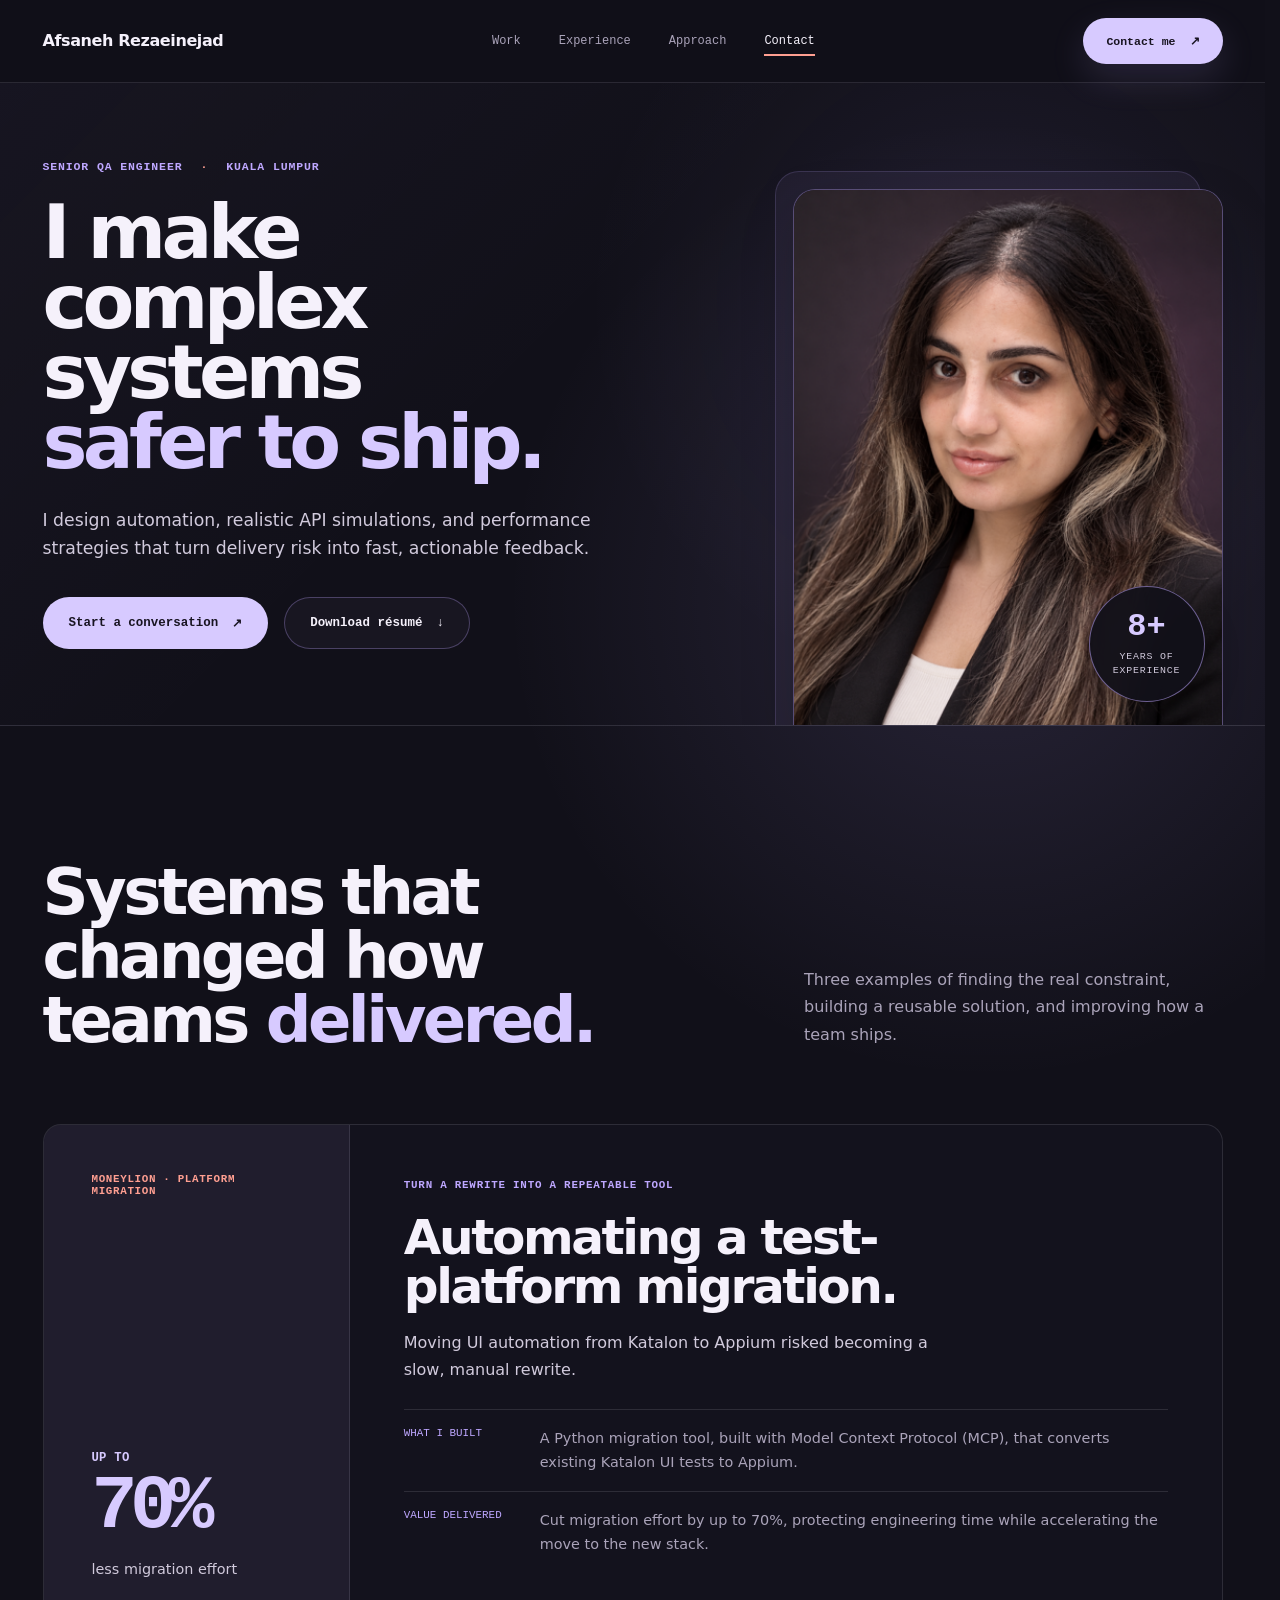
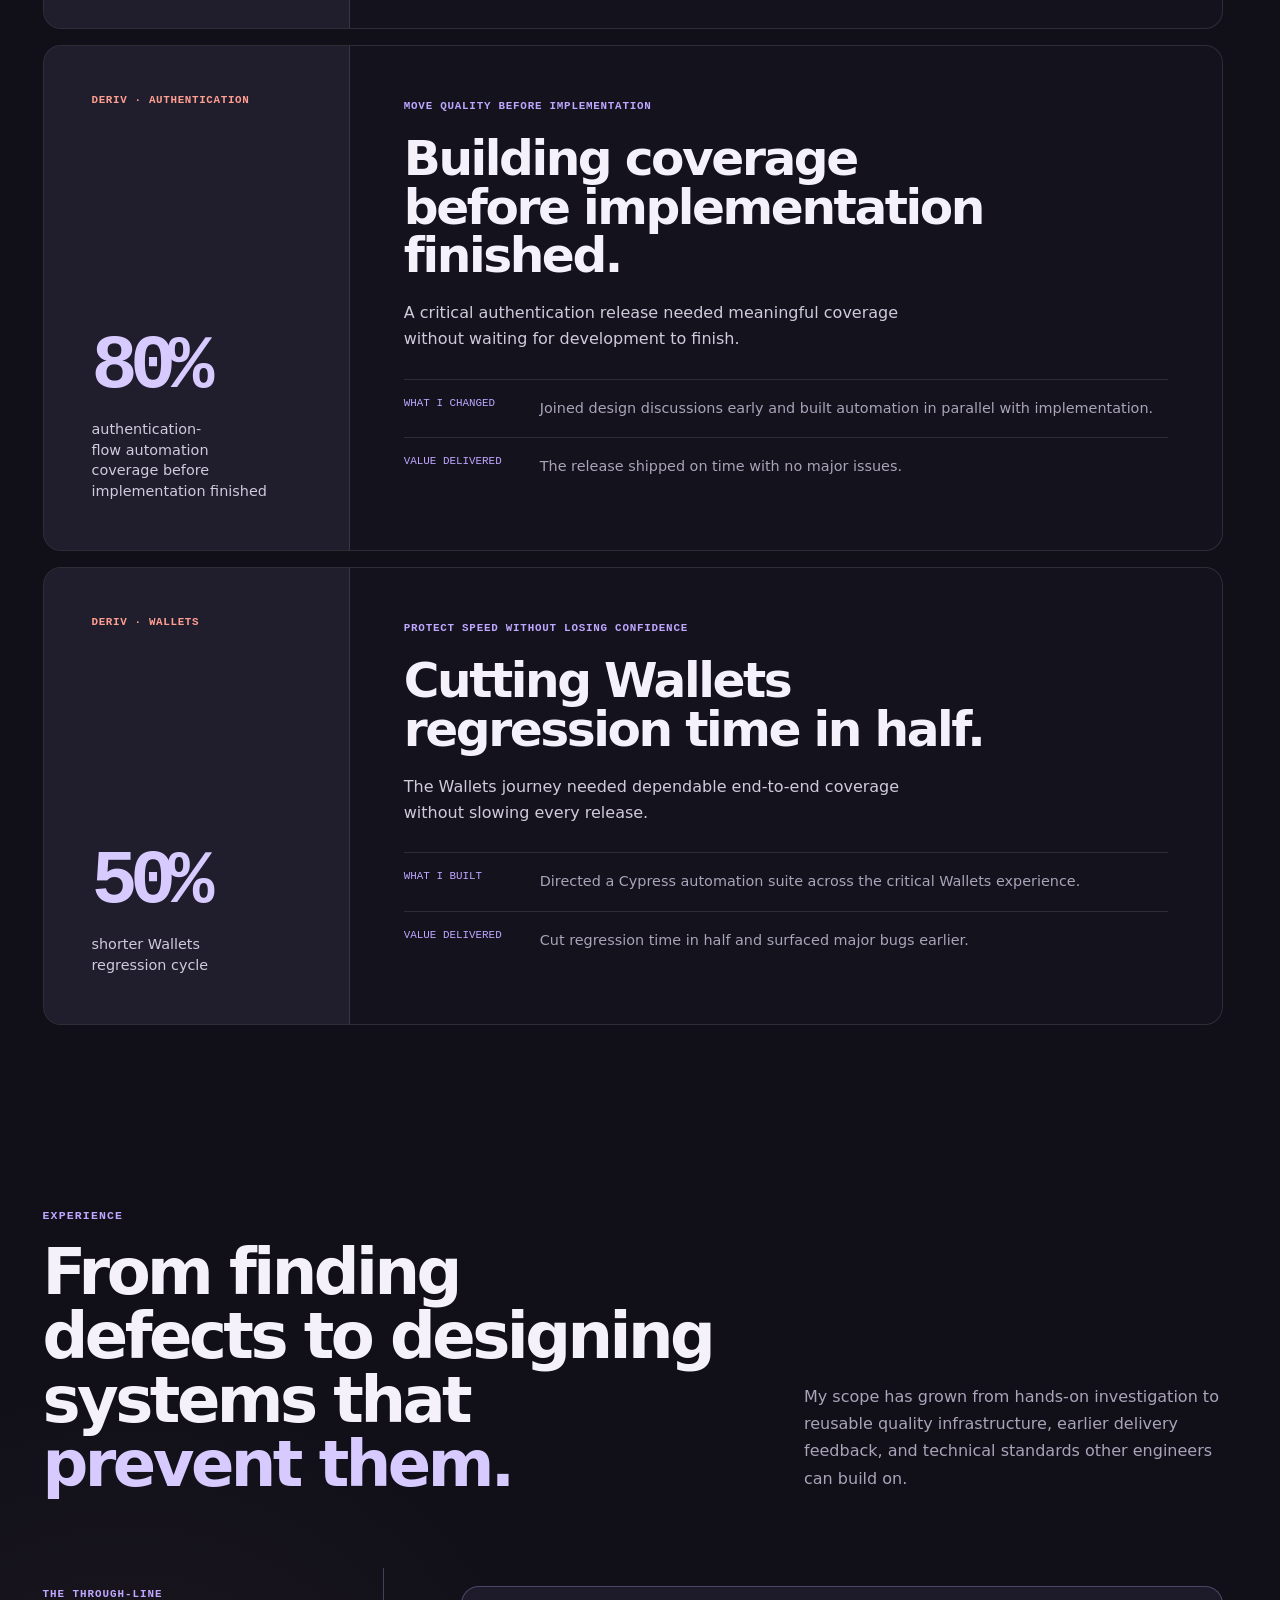
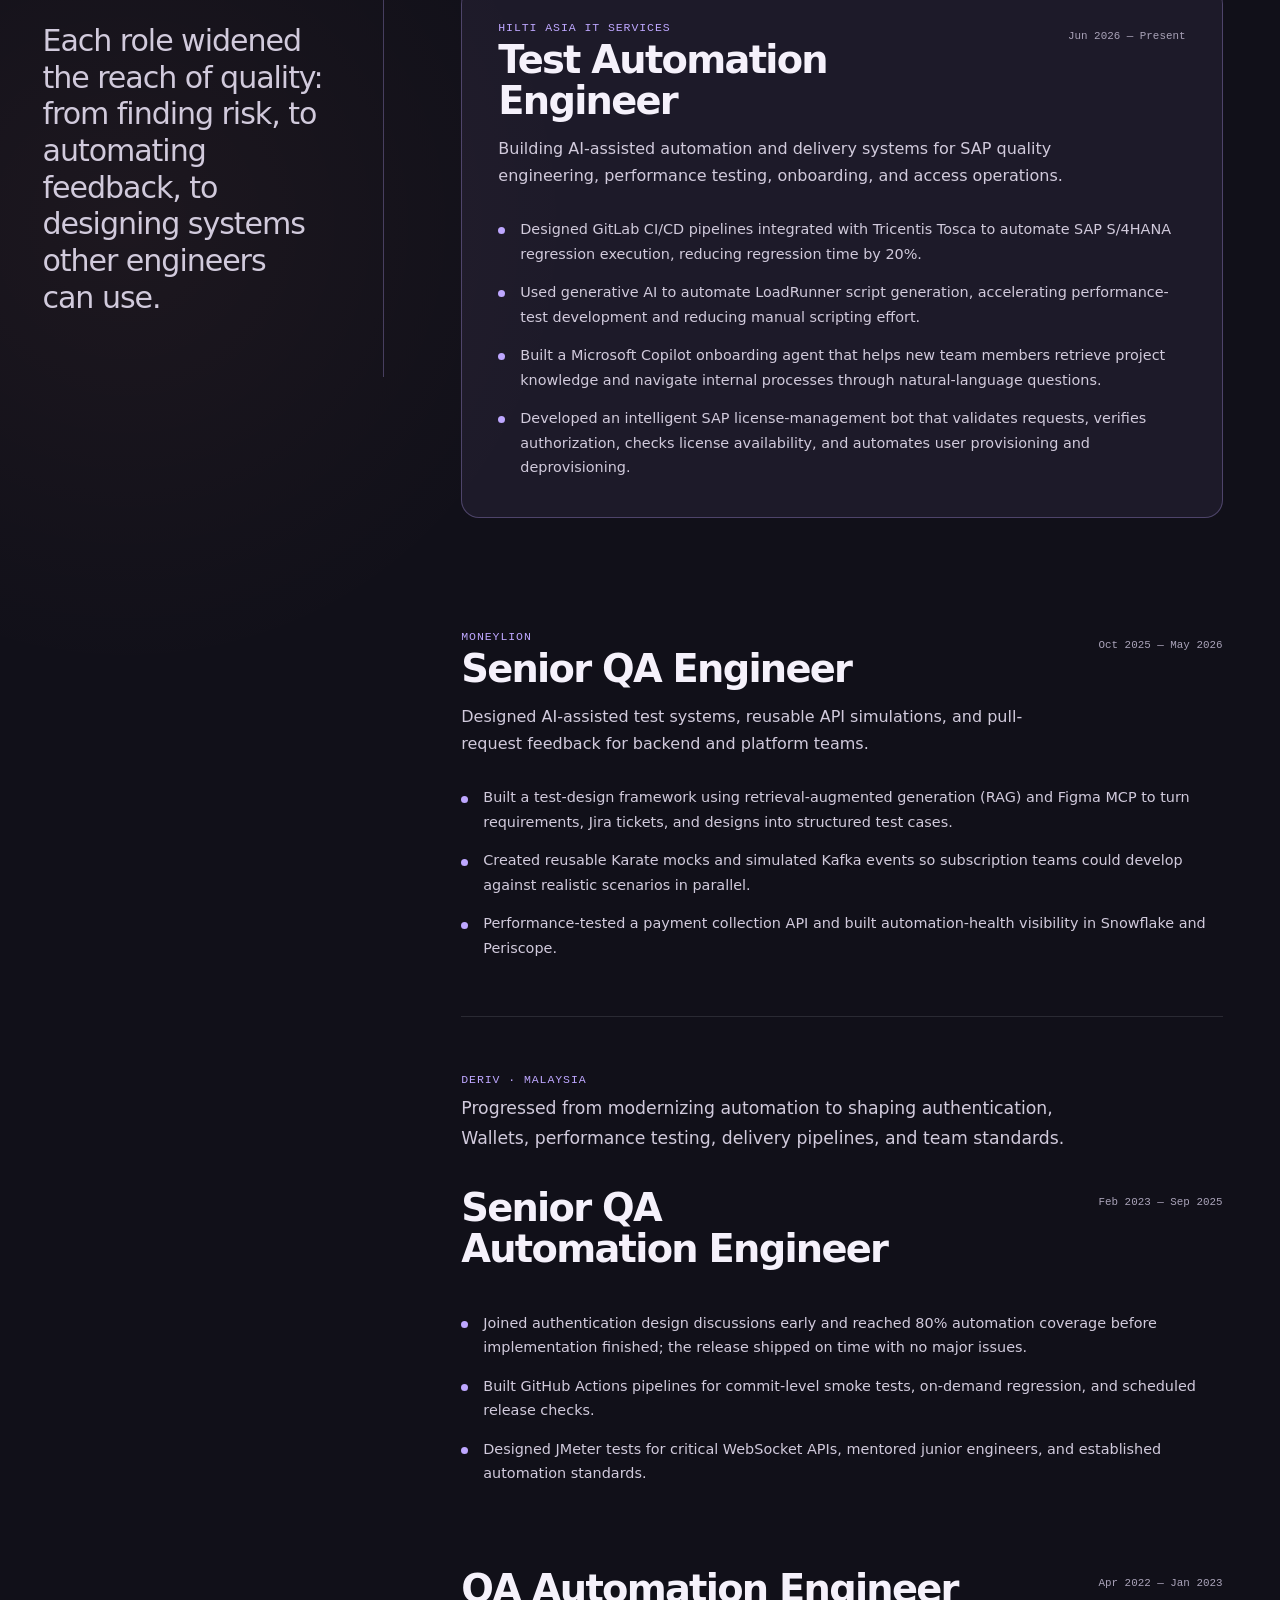
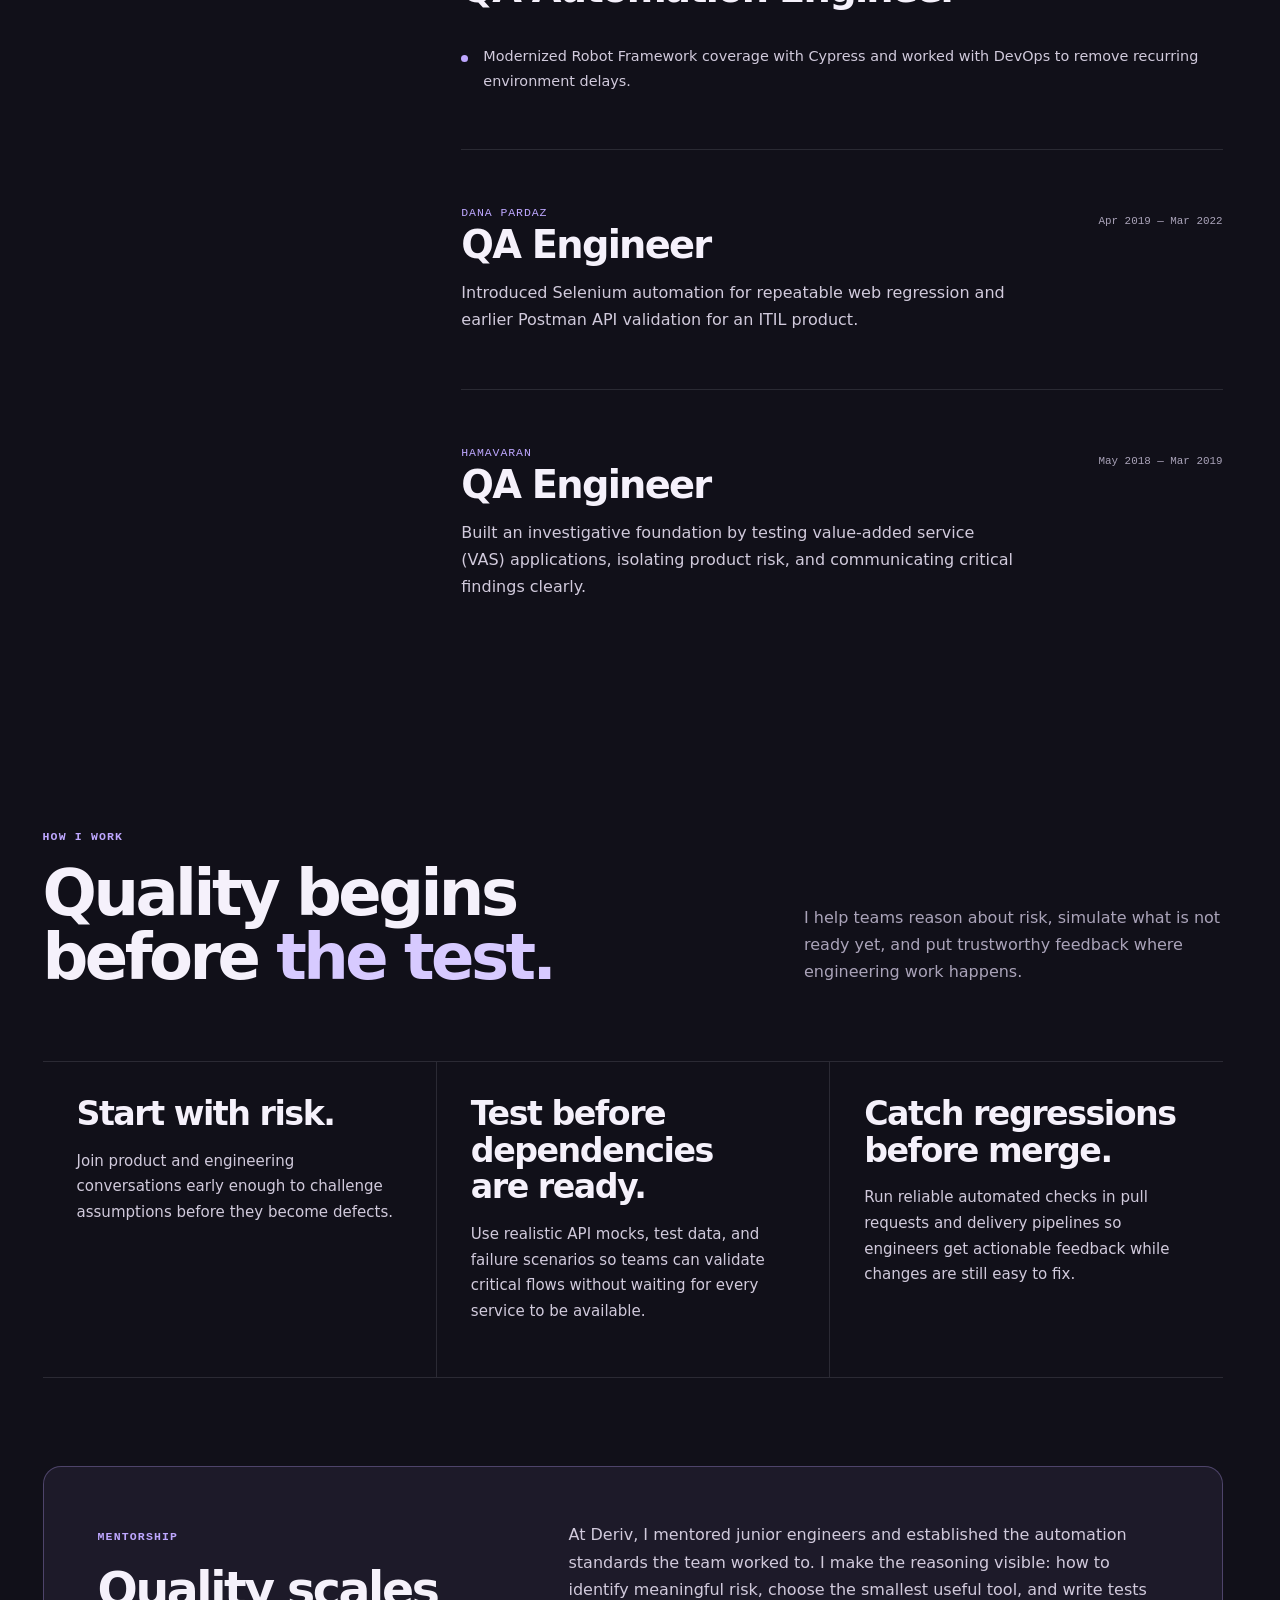
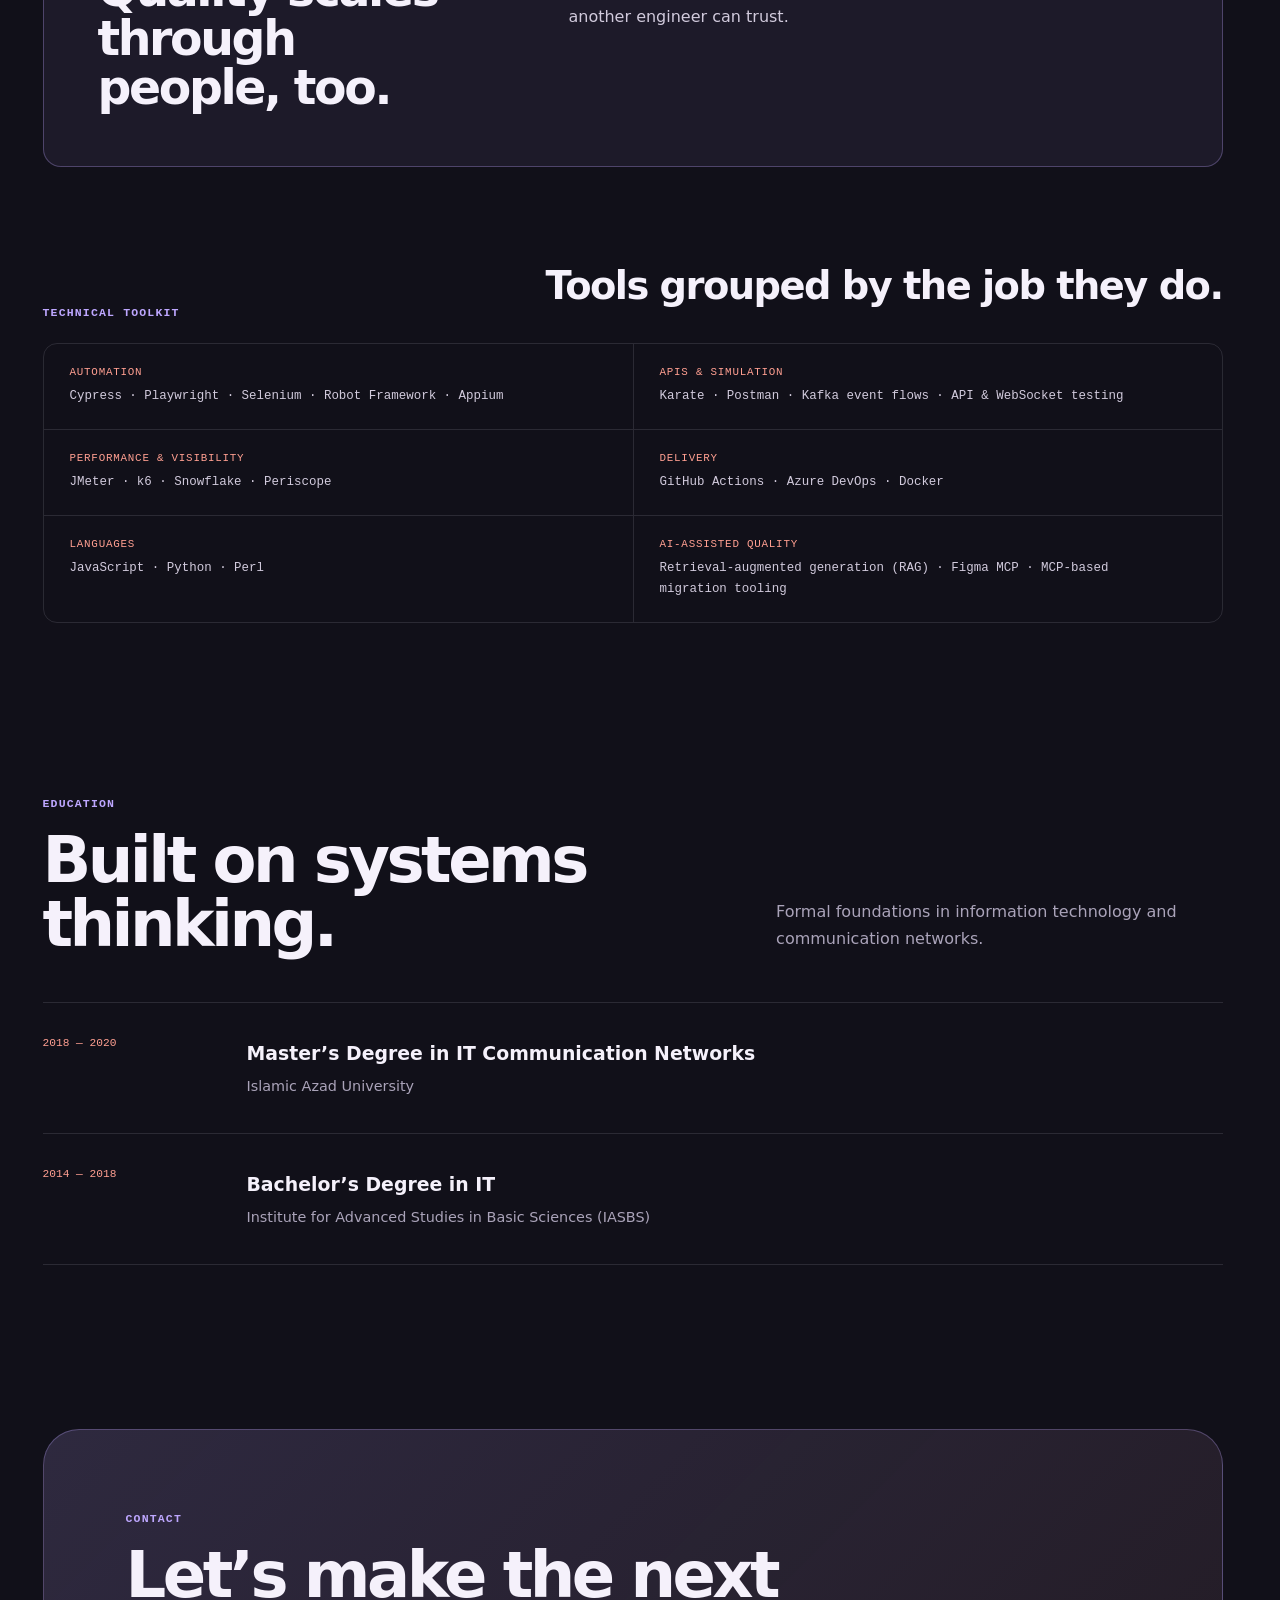
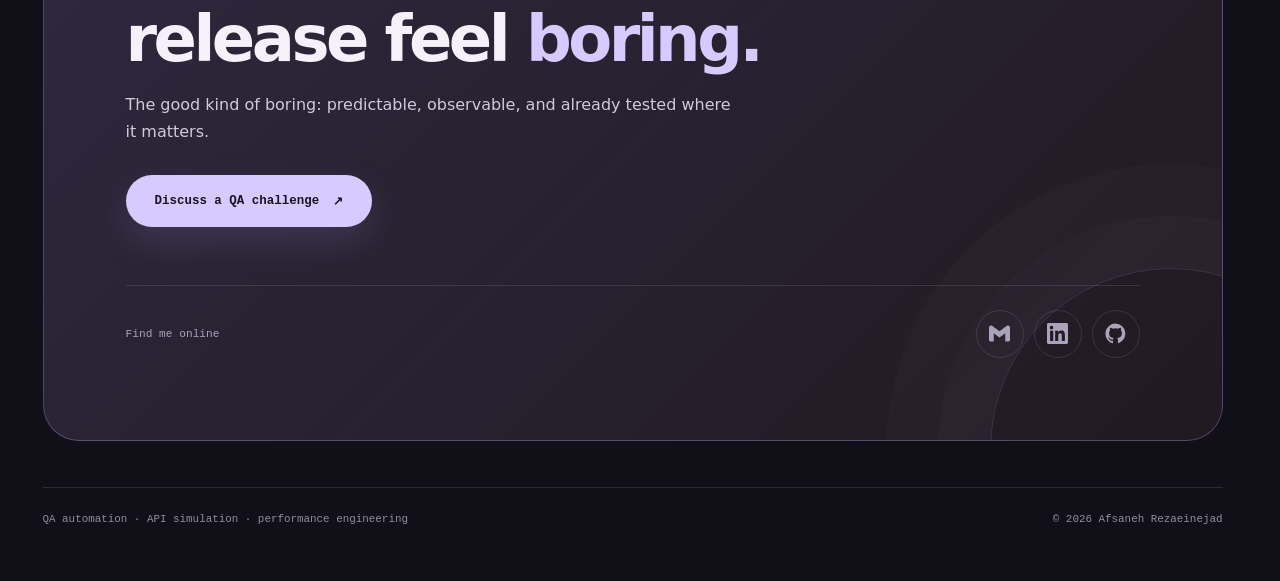
==== commit 900b1782: "Refine portfolio presentation and experience" ====
--- a/index.html
+++ b/index.html
@@ -8,7 +8,7 @@
   <meta name="theme-color" content="#111019">
   <link rel="canonical" href="https://afsanehrezaeinejad.com/">
   <link rel="icon" href="favicon.svg" type="image/svg+xml">
-  <link rel="stylesheet" href="styles-20261006.css?v=20261022-4">
+  <link rel="stylesheet" href="styles-20261006.css?v=20261024-10">
   <meta property="og:type" content="website">
   <meta property="og:url" content="https://afsanehrezaeinejad.com/">
   <meta property="og:title" content="Afsaneh Rezaeinejad — Senior QA Engineer">
@@ -40,10 +40,10 @@
   <a class="skip-link" href="#main-content">Skip to main content</a>
   <header class="site-header">
     <div class="nav-shell">
-      <a class="brand" href="#top" aria-label="Afsaneh Rezaeinejad, home">Afsaneh Rezaeinejad</a>
+      <a class="brand" href="/" aria-label="Afsaneh Rezaeinejad, home">Afsaneh Rezaeinejad</a>
       <nav class="section-nav" aria-label="Primary navigation">
         <a href="#work" data-section="work">Work</a>
-        <a href="#journey" data-section="journey">Experience</a>
+        <a href="#experience" data-section="experience">Experience</a>
         <a href="#approach" data-section="approach">Approach</a>
         <a href="#contact" data-section="contact">Contact</a>
       </nav>
@@ -52,57 +52,48 @@
   </header>
 
   <main id="main-content">
-    <section class="hero" id="top" aria-labelledby="hero-title">
+    <section class="hero" aria-labelledby="hero-title">
       <div class="hero-shell">
         <div class="hero-content">
           <div class="eyebrow">Senior QA Engineer <span aria-hidden="true">·</span> Kuala Lumpur</div>
-          <h1 id="hero-title">I make complex systems <em>safer to ship.</em></h1>
+          <h1 id="hero-title"><span>I make complex<br>systems</span> <em>safer to ship.</em></h1>
           <p class="hero-copy">I design automation, realistic API simulations, and performance strategies that turn delivery risk into fast, actionable feedback.</p>
           <div class="hero-actions">
-            <a class="button button-primary" href="mailto:afsaneh.rezaee5@gmail.com">Email Afsaneh <span aria-hidden="true">↗</span></a>
-            <a class="button button-secondary button-external" href="https://www.linkedin.com/in/afsaneh-rezaeinejad-48ba454a/" target="_blank" rel="noopener noreferrer">LinkedIn <span aria-hidden="true">↗</span></a>
+            <a class="button button-primary" href="mailto:afsaneh.rezaee5@gmail.com">Start a conversation <span aria-hidden="true">↗</span></a>
             <a class="button button-secondary" href="output/pdf/Afsaneh-Rezaeinejad-Resume.pdf" download>Download résumé <span aria-hidden="true">↓</span></a>
           </div>
-          <p class="opportunity-note">Open to senior QA engineering and quality consulting conversations.</p>
         </div>
-        <div class="hero-visual" aria-label="Professional portrait of Afsaneh Rezaeinejad">
+        <div class="hero-visual">
           <div class="portrait-frame">
-            <span class="portrait-orbit" aria-hidden="true"></span>
             <img src="profile-photo.png" alt="Professional portrait of Afsaneh Rezaeinejad" width="512" height="512" fetchpriority="high">
           </div>
+          <div class="experience-badge"><strong>8+</strong><span>Years of<br>experience</span></div>
         </div>
-      </div>
-      <div class="proof-rail" aria-label="Career highlights">
-        <div class="proof"><strong>8+</strong><span>Years in quality engineering</span></div>
-        <div class="proof"><strong>Up to 70%</strong><span>Less Katalon-to-Appium migration effort</span></div>
-        <div class="proof"><strong>50%</strong><span>Shorter Wallets regression cycle</span></div>
-        <div class="proof"><strong>PR-level</strong><span>Integration feedback before merge</span></div>
       </div>
     </section>
 
     <section class="section work-section" id="work" aria-labelledby="work-title">
       <div class="section-intro reveal">
-        <div class="section-index">01 / SELECTED WORK</div>
-        <h2 id="work-title">From delivery risk to <em>engineering leverage.</em></h2>
-        <p>Each challenge began with slow migration, late coverage, or costly regression—and ended with a reusable quality system that helped the team move faster with confidence.</p>
+        <div class="section-index">SELECTED WORK</div>
+        <h2 id="work-title">Systems that changed how teams <em>delivered.</em></h2>
+        <p>Three examples of finding the real constraint, building a reusable solution, and improving how a team ships.</p>
       </div>
 
       <div class="case-grid">
         <article class="case-study case-featured reveal">
           <div class="case-result">
-            <span class="case-number">MONEYLION · AUTOMATION MIGRATION</span>
+            <span class="case-number">MONEYLION · PLATFORM MIGRATION</span>
             <strong><small>Up to</small>70%</strong>
             <p>less migration effort</p>
           </div>
           <div class="case-narrative">
-            <div class="case-eyebrow">Automation transformation</div>
+            <div class="case-eyebrow">Turn a rewrite into a repeatable tool</div>
             <h3>Automating a test-platform migration.</h3>
             <p class="case-summary">Moving UI automation from Katalon to Appium risked becoming a slow, manual rewrite.</p>
             <dl class="case-details">
               <div><dt>What I built</dt><dd>A Python migration tool, built with Model Context Protocol (MCP), that converts existing Katalon UI tests to Appium.</dd></div>
               <div><dt>Value delivered</dt><dd>Cut migration effort by up to 70%, protecting engineering time while accelerating the move to the new stack.</dd></div>
             </dl>
-            <div class="story-tags"><span>Python</span><span>MCP</span><span>Appium</span><span>Test architecture</span></div>
           </div>
         </article>
 
@@ -113,14 +104,13 @@
             <p>authentication-flow automation coverage before implementation finished</p>
           </div>
           <div class="case-narrative">
-            <div class="case-eyebrow">Release risk · Authentication</div>
+            <div class="case-eyebrow">Move quality before implementation</div>
             <h3>Building coverage before implementation finished.</h3>
             <p class="case-summary">A critical authentication release needed meaningful coverage without waiting for development to finish.</p>
             <dl class="case-details">
               <div><dt>What I changed</dt><dd>Joined design discussions early and built automation in parallel with implementation.</dd></div>
               <div><dt>Value delivered</dt><dd>The release shipped on time with no major issues.</dd></div>
             </dl>
-            <div class="story-tags"><span>Shift left</span><span>Authentication</span><span>Automation strategy</span></div>
           </div>
         </article>
 
@@ -131,36 +121,24 @@
             <p>shorter Wallets regression cycle</p>
           </div>
           <div class="case-narrative">
-            <div class="case-eyebrow">End-to-end quality · Wallets</div>
+            <div class="case-eyebrow">Protect speed without losing confidence</div>
             <h3>Cutting Wallets regression time in half.</h3>
             <p class="case-summary">The Wallets journey needed dependable end-to-end coverage without slowing every release.</p>
             <dl class="case-details">
               <div><dt>What I built</dt><dd>Directed a Cypress automation suite across the critical Wallets experience.</dd></div>
               <div><dt>Value delivered</dt><dd>Cut regression time in half and surfaced major bugs earlier.</dd></div>
             </dl>
-            <div class="story-tags"><span>Cypress</span><span>Wallets</span><span>End-to-end</span></div>
           </div>
         </article>
       </div>
 
-      <div class="evidence-block reveal" aria-labelledby="evidence-title">
-        <div class="evidence-heading"><span class="section-index">BREADTH OF IMPACT</span><h3 id="evidence-title">Impact across the delivery lifecycle.</h3></div>
-        <div class="evidence-grid">
-          <article><strong>AI-assisted</strong><p>Built an AI test-design framework using retrieval-augmented generation (RAG) to convert requirements, Jira tickets, and Figma designs into structured test cases.</p><span>Test design systems · MoneyLion</span></article>
-          <article><strong>Parallel delivery</strong><p>Unblocked subscription development with reusable Karate mocks, simulated Kafka event flows, and scenario-specific responses.</p><span>API simulation · MoneyLion</span></article>
-          <article><strong>+10 points</strong><p>Increased overall automation stability from 70% to 80% with a health dashboard that made suite health visible in Snowflake and Periscope.</p><span>Automation health monitoring · MoneyLion</span></article>
-          <article><strong>60%</strong><p>Cut manual testing time with Perl scripts that generate test data automatically.</p><span>Test-data automation · Deriv</span></article>
-          <article><strong>30%</strong><p>Cut regression time while modernizing the automation stack from Robot Framework to Cypress.</p><span>Framework modernization · Deriv</span></article>
-          <article><strong>20%</strong><p>Reduced post-release defects by testing ITIL API endpoints early with Postman.</p><span>Early defect prevention · Dana Pardaz</span></article>
-        </div>
-      </div>
-    </section>
-
-    <section class="section journey-section" id="journey" aria-labelledby="journey-title">
+    </section>
+
+    <section class="section journey-section" id="experience" aria-labelledby="journey-title">
       <div class="section-intro reveal">
-        <div class="section-index">02 / EXPERIENCE</div>
-        <h2 id="journey-title">From finding defects to designing the systems that <em>prevent them.</em></h2>
-        <p>Over eight years, my scope has grown from hands-on product testing to shared quality infrastructure that helps entire engineering teams expose risk earlier.</p>
+        <div class="section-index">EXPERIENCE</div>
+        <h2 id="journey-title">From finding defects to designing systems that <em>prevent them.</em></h2>
+        <p>My scope has grown from hands-on investigation to reusable quality infrastructure, earlier delivery feedback, and technical standards other engineers can build on.</p>
       </div>
       <div class="journey-layout">
         <aside class="journey-thesis reveal" aria-label="Career progression">
@@ -169,103 +147,84 @@
         </aside>
         <div class="journey-list">
           <article class="journey-chapter journey-current reveal">
-            <span class="journey-node" aria-hidden="true"></span>
-            <div class="journey-chapter-content">
-              <div class="chapter-kicker"><span>CURRENT ROLE</span><span>DESIGN THE SYSTEM</span></div>
-              <div class="role-heading"><div><p class="role-company">MoneyLion</p><h3>Senior QA Engineer</h3></div><time datetime="2025-10">Oct 2025 — Present</time></div>
-              <p class="role-turn">Designing reusable quality systems that remove delivery dependencies and put actionable feedback directly into engineering workflows.</p>
-              <div class="role-proof-grid role-proof-grid-labels">
-                <div><strong>Shared infrastructure</strong><p>Dockerized mocks and integration and smoke-test feedback when a pull request is opened.</p></div>
-                <div><strong>Automation transformation</strong><p>Up to 70% less migration effort through a Python tool that converts Katalon tests to Appium.</p></div>
-                <div><strong>Quality visibility</strong><p>Overall automation stability increased from 70% to 80% through a Snowflake and Periscope health dashboard.</p></div>
-              </div>
-              <div class="role-tags"><span>AI / RAG</span><span>Test architecture</span><span>API simulation</span><span>Platform enablement</span></div>
+            <div class="journey-chapter-content">
+              <div class="role-heading"><div><p class="role-company">Hilti Asia IT Services</p><h3>Test Automation Engineer</h3></div><time datetime="2026-06">Jun 2026 — Present</time></div>
+              <p class="role-turn">Building AI-assisted automation and delivery systems for SAP quality engineering, performance testing, onboarding, and access operations.</p>
               <ul class="role-signal-list">
-                <li>Built an AI test-design framework using retrieval-augmented generation (RAG) and Figma MCP to turn requirements, Jira tickets, and designs into structured test cases.</li>
-                <li>Created reusable Karate mocks for the Membership API—including Kafka events and scenario-specific responses—so teams could develop the subscription plan in parallel.</li>
-                <li>Performance-tested a cron-based payment collection API to identify capacity limits and product-quality bottlenecks.</li>
+                <li>Designed GitLab CI/CD pipelines integrated with Tricentis Tosca to automate SAP S/4HANA regression execution, reducing regression time by 20%.</li>
+                <li>Used generative AI to automate LoadRunner script generation, accelerating performance-test development and reducing manual scripting effort.</li>
+                <li>Built a Microsoft Copilot onboarding agent that helps new team members retrieve project knowledge and navigate internal processes through natural-language questions.</li>
+                <li>Developed an intelligent SAP license-management bot that validates requests, verifies authorization, checks license availability, and automates user provisioning and deprovisioning.</li>
               </ul>
             </div>
           </article>
 
           <article class="journey-chapter reveal">
-            <span class="journey-node" aria-hidden="true"></span>
-            <div class="journey-chapter-content">
-              <div class="chapter-kicker"><span>CAREER PROGRESSION</span><span>MOVE QUALITY EARLIER</span></div>
+            <div class="journey-chapter-content">
+              <div class="role-heading"><div><p class="role-company">MoneyLion</p><h3>Senior QA Engineer</h3></div><time datetime="2025-10">Oct 2025 — May 2026</time></div>
+              <p class="role-turn">Designed AI-assisted test systems, reusable API simulations, and pull-request feedback for backend and platform teams.</p>
+              <ul class="role-signal-list">
+                <li>Built a test-design framework using retrieval-augmented generation (RAG) and Figma MCP to turn requirements, Jira tickets, and designs into structured test cases.</li>
+                <li>Created reusable Karate mocks and simulated Kafka events so subscription teams could develop against realistic scenarios in parallel.</li>
+                <li>Performance-tested a payment collection API and built automation-health visibility in Snowflake and Periscope.</li>
+              </ul>
+            </div>
+          </article>
+
+          <article class="journey-chapter reveal">
+            <div class="journey-chapter-content">
               <p class="role-company">Deriv · Malaysia</p>
-              <p class="company-bridge">Across two roles, I progressed from modernizing automation to shaping high-risk releases before implementation was complete.</p>
+              <p class="company-bridge">Progressed from modernizing automation to shaping authentication, Wallets, performance testing, delivery pipelines, and team standards.</p>
               <div class="role-era">
                 <div class="role-heading"><h3>Senior QA Automation Engineer</h3><time datetime="2023-02">Feb 2023 — Sep 2025</time></div>
-                <p class="role-turn">Brought quality into authentication design, release pipelines, performance testing, and team standards.</p>
-                <div class="role-proof-grid">
-                  <div><strong>80%</strong><p>authentication-flow automation coverage before implementation finished; the release shipped on time with no major issues.</p></div>
-                  <div><strong>50%</strong><p>faster Wallets regression through a focused Cypress end-to-end suite.</p></div>
-                  <div><strong>60%</strong><p>less manual testing time through automated test-data generation.</p></div>
-                </div>
-                <div class="role-tags"><span>Quality leadership</span><span>Cypress</span><span>Performance</span><span>CI/CD</span></div>
                 <ul class="role-signal-list">
-                  <li>Built JMeter performance tests for critical WebSocket APIs to assess release behavior under load.</li>
-                  <li>Built GitHub Actions pipelines for commit-level smoke tests, on-demand regression, and daily and post-release sanity checks.</li>
-                  <li>Evaluated TestIM, TestSigma, Autify, and Octomind against the project’s coverage goals.</li>
-                  <li>Mentored junior engineers and established the team’s automation standards.</li>
+                  <li>Joined authentication design discussions early and reached 80% automation coverage before implementation finished; the release shipped on time with no major issues.</li>
+                  <li>Built GitHub Actions pipelines for commit-level smoke tests, on-demand regression, and scheduled release checks.</li>
+                  <li>Designed JMeter tests for critical WebSocket APIs, mentored junior engineers, and established automation standards.</li>
                 </ul>
               </div>
               <div class="role-era role-era-earlier">
                 <div class="role-heading"><h3>QA Automation Engineer</h3><time datetime="2022-04">Apr 2022 — Jan 2023</time></div>
-                <p class="role-turn">Modernized the test stack and removed recurring environment friction as the product changed.</p>
-                <div class="compact-proof"><span><strong>30%</strong> faster regression</span><span><strong>30%</strong> less manual environment setup</span></div>
                 <ul class="role-signal-list role-signal-list-compact">
-                  <li>Maintained Robot Framework coverage against a fast-moving codebase.</li>
-                  <li>Diagnosed AWS QA-environment readiness delays and partnered with DevOps to shorten setup time for subsequent test cycles.</li>
+                  <li>Modernized Robot Framework coverage with Cypress and worked with DevOps to remove recurring environment delays.</li>
                 </ul>
               </div>
             </div>
           </article>
 
           <article class="journey-chapter reveal">
-            <span class="journey-node" aria-hidden="true"></span>
-            <div class="journey-chapter-content">
-              <div class="chapter-kicker"><span>EARLY CAREER</span><span>AUTOMATE THE REPEATABLE</span></div>
+            <div class="journey-chapter-content">
               <div class="role-heading"><div><p class="role-company">Dana Pardaz</p><h3>QA Engineer</h3></div><time datetime="2019-04">Apr 2019 — Mar 2022</time></div>
-              <p class="role-turn">Expanded web regression coverage and introduced earlier API-risk detection for an ITIL product.</p>
-              <div class="role-proof-grid role-proof-grid-two">
-                <div><strong>20%</strong><p>fewer post-release defects after early Postman testing exposed critical API issues.</p></div>
-                <div><strong>Selenium</strong><p>automation turned repeatable web checks into broader, more efficient regression coverage.</p></div>
-              </div>
-              <div class="role-tags"><span>Web automation</span><span>API testing</span><span>Early defect prevention</span></div>
+              <p class="role-turn">Introduced Selenium automation for repeatable web regression and earlier Postman API validation for an ITIL product.</p>
             </div>
           </article>
 
           <article class="journey-chapter journey-foundation reveal">
-            <span class="journey-node" aria-hidden="true"></span>
-            <div class="journey-chapter-content">
-              <div class="chapter-kicker"><span>FOUNDATION</span><span>LEARN TO SEE</span></div>
+            <div class="journey-chapter-content">
               <div class="role-heading"><div><p class="role-company">Hamavaran</p><h3>QA Engineer</h3></div><time datetime="2018-05">May 2018 — Mar 2019</time></div>
-              <p class="role-turn">Built the investigative foundation: exploring value-added service (VAS) applications, isolating product risks, and communicating critical findings clearly.</p>
-              <p class="foundation-note">Contribution: translated critical findings into clear product feedback to improve reliability.</p>
+              <p class="role-turn">Built an investigative foundation by testing value-added service (VAS) applications, isolating product risk, and communicating critical findings clearly.</p>
             </div>
           </article>
         </div>
       </div>
-    </section>
-
-    <section class="belief reveal" aria-label="Quality philosophy">
-      <span class="section-index">A PRINCIPLE I WORK BY</span>
-      <blockquote>“Preventing a defect is better than <em>automating around one.</em>”</blockquote>
-      <p>I work best where product, engineering, and delivery meet—joining the design conversation early, then building the signals that help teams move with confidence.</p>
     </section>
 
     <section class="section approach-section" id="approach" aria-labelledby="approach-title">
       <div class="section-intro reveal">
-        <div class="section-index">03 / APPROACH</div>
-        <h2 id="approach-title">Quality is designed into <em>the system.</em></h2>
-        <p>I choose the smallest reliable toolchain for feedback a team can trust and act on.</p>
+        <div class="section-index">HOW I WORK</div>
+        <h2 id="approach-title">Quality begins before <em>the test.</em></h2>
+        <p>I help teams reason about risk, simulate what is not ready yet, and put trustworthy feedback where engineering work happens.</p>
       </div>
       <div class="approach-grid">
-        <article class="approach-card reveal"><h3>See risk early.</h3><p>Join product conversations before implementation and test the assumptions that matter most.</p></article>
-        <article class="approach-card reveal"><h3>Simulate reality.</h3><p>Give teams dependable environments and believable scenarios before every dependency is ready.</p></article>
-        <article class="approach-card reveal"><h3>Automate feedback.</h3><p>Put fast, maintainable signals into the delivery path where engineers can act on them.</p></article>
-      </div>
+        <article class="approach-card reveal"><h3>Start with risk.</h3><p>Join product and engineering conversations early enough to challenge assumptions before they become defects.</p></article>
+        <article class="approach-card reveal"><h3>Test before dependencies are ready.</h3><p>Use realistic API mocks, test data, and failure scenarios so teams can validate critical flows without waiting for every service to be available.</p></article>
+        <article class="approach-card reveal"><h3>Catch regressions before merge.</h3><p>Run reliable automated checks in pull requests and delivery pipelines so engineers get actionable feedback while changes are still easy to fix.</p></article>
+      </div>
+      <div class="mentor-note reveal" aria-labelledby="mentor-title">
+        <div><span class="section-index">MENTORSHIP</span><h3 id="mentor-title">Quality scales through people, too.</h3></div>
+        <div><p>At Deriv, I mentored junior engineers and established the automation standards the team worked to. I make the reasoning visible: how to identify meaningful risk, choose the smallest useful tool, and write tests another engineer can trust.</p></div>
+      </div>
+      <div class="toolkit-heading reveal"><span class="section-index">TECHNICAL TOOLKIT</span><h3>Tools grouped by the job they do.</h3></div>
       <div class="capability-index reveal" aria-label="Technical toolkit">
         <div><span>Automation</span><p>Cypress · Playwright · Selenium · Robot Framework · Appium</p></div>
         <div><span>APIs &amp; simulation</span><p>Karate · Postman · Kafka event flows · API &amp; WebSocket testing</p></div>
@@ -277,7 +236,7 @@
     </section>
 
     <section class="section education-section" id="education" aria-labelledby="education-title">
-      <div class="education-heading reveal"><div><span class="section-index">04 / EDUCATION</span><h2 id="education-title">Built on systems thinking.</h2></div><p>Formal foundations in information technology and communication networks.</p></div>
+      <div class="education-heading reveal"><div><span class="section-index">EDUCATION</span><h2 id="education-title">Built on systems thinking.</h2></div><p>Formal foundations in information technology and communication networks.</p></div>
       <div class="education-list reveal">
         <article><span>2018 — 2020</span><div><h3>Master’s Degree in IT Communication Networks</h3><p>Islamic Azad University</p></div></article>
         <article><span>2014 — 2018</span><div><h3>Bachelor’s Degree in IT</h3><p>Institute for Advanced Studies in Basic Sciences (IASBS)</p></div></article>
@@ -285,7 +244,7 @@
     </section>
 
     <section class="contact reveal" id="contact" aria-labelledby="contact-title">
-      <div class="contact-copy"><div class="section-index">05 / CONTACT</div><h2 id="contact-title">Let’s make the next release feel <em>boring.</em></h2><p>The good kind of boring: predictable, observable, and already tested where it matters.</p><a class="button button-primary" href="mailto:afsaneh.rezaee5@gmail.com">Start a conversation <span aria-hidden="true">↗</span></a></div>
+      <div class="contact-copy"><div class="section-index">CONTACT</div><h2 id="contact-title">Let’s make the next release feel <em>boring.</em></h2><p>The good kind of boring: predictable, observable, and already tested where it matters.</p><a class="button button-primary" href="mailto:afsaneh.rezaee5@gmail.com">Discuss a QA challenge <span aria-hidden="true">↗</span></a></div>
       <div class="contact-links">
         <span class="contact-links-label">Find me online</span>
         <nav class="contact-platforms" aria-label="Contact links">
@@ -298,6 +257,6 @@
 
     <footer><p>QA automation · API simulation · performance engineering</p><p>© <span id="year">2026</span> Afsaneh Rezaeinejad</p></footer>
   </main>
-  <script src="script.js" defer></script>
+  <script src="script.js?v=20261024-2" defer></script>
 </body>
 </html>
--- a/styles-20261006.css
+++ b/styles-20261006.css
@@ -77,7 +77,6 @@
 h1 em { display: block; }
 .hero-copy { max-width: 650px; margin-bottom: 31px; color: var(--soft); font-size: clamp(1rem, 1.45vw, 1.12rem); line-height: 1.8; }
 .hero-actions { display: flex; flex-wrap: wrap; align-items: center; gap: 16px; }
-.opportunity-note { max-width: 620px; margin: 20px 0 0; color: var(--muted); font: 0.72rem/1.6 var(--mono); }
 .button-external:hover span { transform: translate(2px, -2px); }
 .hero-visual { position: relative; z-index: 1; width: 100%; max-width: 470px; align-self: end; justify-self: end; }
 .portrait-frame { position: relative; isolation: isolate; width: 100%; aspect-ratio: 0.92; overflow: hidden; border: 1px solid var(--line-strong); border-radius: 34px 34px 10px 34px; background: linear-gradient(145deg, rgba(190, 167, 255, 0.24), rgba(255, 159, 145, 0.09) 48%, rgba(17, 16, 25, 0.2)); box-shadow: 0 35px 90px rgba(0, 0, 0, 0.34); }
@@ -114,7 +113,7 @@
 .case-summary { max-width: 52ch; color: var(--soft); font-size: 1rem; line-height: 1.65; }
 .case-details { margin: 26px 0 28px; }
 .case-details div { display: grid; grid-template-columns: 118px 1fr; gap: 18px; padding: 17px 0; border-top: 1px solid var(--line); }
-.case-details div:last-child { border-bottom: 1px solid var(--line); }
+.case-details div:last-child { border-bottom: 0; }
 .case-details dt { color: var(--violet); font: 0.68rem var(--mono); text-transform: uppercase; }
 .case-details dd { margin: 0; color: var(--muted); font-size: 0.9rem; line-height: 1.65; }
 .story-tags { display: flex; flex-wrap: wrap; gap: 8px; }
@@ -159,7 +158,7 @@
 .role-tags { margin-top: 18px; display: flex; flex-wrap: wrap; gap: 8px; }
 .role-tags span { padding: 5px 9px; border: 1px solid var(--line); border-radius: 999px; color: var(--muted); font: 0.6rem var(--mono); }
 .role-era { margin-top: 8px; }
-.role-era-earlier { margin-top: 54px; padding-top: 42px; border-top: 1px solid var(--line); }
+.role-era-earlier { margin-top: 54px; padding-top: 42px; border-top: 0; }
 .compact-proof { margin-top: 26px; display: flex; flex-wrap: wrap; gap: 10px; }
 .compact-proof span { padding: 10px 13px; border: 1px solid var(--line); border-radius: 999px; color: var(--soft); font-size: 0.76rem; }
 .compact-proof strong { color: var(--violet-bright); font-family: var(--mono); }
@@ -311,3 +310,145 @@
   *, *::before, *::after { animation-duration: 0.01ms !important; animation-iteration-count: 1 !important; transition-duration: 0.01ms !important; }
   .js .reveal { opacity: 1; transform: none; }
 }
+
+/* Editorial simplification: one reading path, with depth on demand. */
+.hero { padding: clamp(64px, 6vw, 88px) 24px 0; border-bottom: 1px solid var(--line); background: radial-gradient(circle at 78% 34%, rgba(190, 167, 255, 0.08), transparent 25rem), linear-gradient(135deg, rgba(190, 167, 255, 0.035), transparent 44%); }
+.hero::before,
+.portrait-frame::before,
+.portrait-frame::after { display: none; }
+.hero-shell { min-height: 560px; grid-template-columns: minmax(0, 7fr) minmax(330px, 5fr); gap: clamp(48px, 6vw, 88px); align-items: end; }
+.hero-content { align-self: center; padding: 0 0 clamp(64px, 6vw, 88px); }
+.hero .eyebrow { display: flex; align-items: center; gap: 10px; letter-spacing: 0.075em; }
+.hero h1 { max-width: 11ch; margin: 24px 0 28px; font-size: clamp(4rem, 5.9vw, 5.75rem); line-height: 0.93; letter-spacing: -0.062em; }
+.hero h1 span,
+.hero h1 em { display: block; }
+.hero-copy { max-width: 570px; margin-bottom: 34px; font-size: clamp(1.05rem, 1.35vw, 1.18rem); line-height: 1.65; }
+.hero .button { min-height: 52px; padding-inline: 25px; box-shadow: none; }
+.hero .button-primary:hover { color: #181421; background: #e2d9ff; box-shadow: none; transform: translateY(-1px); }
+.hero .button-secondary:hover { transform: translateY(-1px); }
+.hero-visual { max-width: 430px; align-self: end; margin-bottom: -1px; }
+.hero-visual::before { content: ""; position: absolute; z-index: -1; inset: -18px 22px 0 -18px; border: 1px solid rgba(190, 167, 255, 0.16); border-bottom: 0; border-radius: 24px 24px 0 0; background: rgba(190, 167, 255, 0.065); }
+.portrait-frame { aspect-ratio: 4 / 5; border-radius: 22px 22px 0 0; border-color: rgba(190, 167, 255, 0.36); background: var(--surface); box-shadow: 0 22px 54px rgba(0, 0, 0, 0.2); transition: border-color 180ms ease; }
+.portrait-frame img { object-position: center 10%; filter: saturate(0.94); transition: filter 180ms ease; }
+.hero-visual:hover .portrait-frame { border-color: rgba(215, 202, 255, 0.62); }
+.hero-visual:hover .portrait-frame img { filter: saturate(1); }
+.experience-badge { position: absolute; z-index: 3; right: 18px; bottom: 24px; width: 116px; aspect-ratio: 1; display: grid; place-content: center; gap: 7px; border: 1px solid rgba(190, 167, 255, 0.52); border-radius: 50%; color: var(--soft); background: rgba(17, 16, 25, 0.94); text-align: center; box-shadow: 0 14px 34px rgba(0, 0, 0, 0.28); backdrop-filter: blur(14px); }
+.experience-badge strong { color: var(--violet-bright); font: 600 2rem/1 var(--mono); }
+.experience-badge span { font: 0.62rem/1.45 var(--mono); letter-spacing: 0.08em; text-transform: uppercase; }
+.work-section { padding-top: clamp(84px, 8vw, 112px); }
+
+.case-grid { grid-template-columns: 1fr; gap: 16px; }
+.case-study,
+.case-featured { grid-column: auto; display: grid; grid-template-columns: minmax(250px, 0.52fr) minmax(0, 1.48fr); border-radius: 18px; background: rgba(23, 21, 32, 0.6); }
+.case-featured .case-result,
+.case-result { min-height: 100%; border-right: 1px solid var(--line); background: rgba(190, 167, 255, 0.07); }
+.case-result::before { display: none; }
+.case-result strong { font-size: clamp(3.5rem, 6vw, 5.4rem); text-shadow: none; }
+.case-narrative { padding: clamp(34px, 5vw, 54px); }
+.case-narrative h3 { max-width: 18ch; }
+.case-narrative .case-details { margin-bottom: 0; }
+
+.journey-section { padding-top: 160px; }
+.journey-layout { grid-template-columns: minmax(230px, 0.62fr) minmax(0, 1.38fr); gap: clamp(48px, 6vw, 84px); }
+.journey-thesis { padding: 10px clamp(28px, 4vw, 52px) 28px 0; border-right: 1px solid var(--line-strong); }
+.journey-thesis > p { max-width: 19ch; }
+.journey-list { max-width: 920px; margin-left: auto; border-top: 0; }
+.journey-list::before { display: none; }
+.journey-chapter,
+.journey-chapter + .journey-chapter { padding: 56px 0; border-bottom: 1px solid var(--line); }
+.journey-current .journey-chapter-content { margin: 0; padding: 34px 36px 38px; border: 1px solid var(--line-strong); border-radius: 18px; background: rgba(190, 167, 255, 0.07); }
+.journey-current { padding-top: 18px; border-bottom: 0; }
+.journey-chapter h3 { max-width: 19ch; }
+.role-signal-list { max-width: 760px; padding-top: 0 !important; border-top: 0; }
+.role-era-earlier { margin-top: 44px; padding-top: 38px; border-top: 0; }
+.journey-list > .journey-chapter:last-child { border-bottom: 0; }
+
+.approach-grid { gap: 0; border-block: 1px solid var(--line); }
+.approach-card { min-height: 0; padding: 34px 34px 38px; justify-content: flex-start; border: 0; border-radius: 0; background: transparent; }
+.approach-card + .approach-card { border-left: 1px solid var(--line); }
+.approach-card h3 { font-size: clamp(1.55rem, 2.6vw, 2.2rem); }
+.mentor-note { margin-top: 88px; padding: clamp(34px, 5vw, 54px); display: grid; grid-template-columns: 0.78fr 1.22fr; gap: clamp(34px, 7vw, 88px); border: 1px solid var(--line-strong); border-radius: 18px; background: rgba(190, 167, 255, 0.07); }
+.mentor-note h3 { max-width: 13ch; margin: 16px 0 0; font-size: clamp(2rem, 3.7vw, 3.5rem); line-height: 1.04; letter-spacing: -0.05em; }
+.mentor-note p { margin-bottom: 0; color: var(--soft); }
+.toolkit-heading { margin: 86px 0 24px; display: flex; align-items: end; justify-content: space-between; gap: 30px; }
+.toolkit-heading h3 { margin: 0; font-size: clamp(1.55rem, 3vw, 2.5rem); letter-spacing: -0.04em; }
+.capability-index { border-radius: 14px; }
+
+@media (max-width: 800px) {
+  .hero { padding: 54px 20px 0; }
+  .hero-shell { min-height: 0; grid-template-columns: 1fr; gap: 42px; }
+  .hero-content { padding: 0 0 8px; }
+  .hero h1 { max-width: 11ch; font-size: clamp(3.25rem, 12.4vw, 4.65rem); overflow-wrap: normal; }
+  .hero-visual { width: 100%; max-width: 460px; }
+  .hero-visual::before { inset: -14px 18px 0 -14px; border-radius: 20px 20px 0 0; }
+  .portrait-frame { aspect-ratio: 4 / 5; border-radius: 20px 20px 0 0; }
+  .experience-badge { right: 14px; bottom: 18px; width: 108px; }
+  .work-section { padding-top: 72px; }
+  .case-study,
+  .case-featured { grid-template-columns: 1fr; }
+  .case-featured .case-result,
+  .case-result { min-height: 225px; border-right: 0; border-bottom: 1px solid var(--line); }
+  .journey-layout { grid-template-columns: 1fr; gap: 52px; }
+  .journey-list { max-width: none; margin-left: 0; }
+  .journey-thesis { padding: 0 0 34px; border-right: 0; border-bottom: 1px solid var(--line); }
+  .journey-thesis > p { max-width: 28ch; margin-bottom: 0; }
+  .journey-current { padding-top: 14px; }
+  .journey-current .journey-chapter-content { padding: 28px 24px 32px; }
+  .approach-grid { grid-template-columns: 1fr; }
+  .approach-card { padding-inline: 0; }
+  .approach-card + .approach-card { border-left: 0; border-top: 1px solid var(--line); }
+  .mentor-note { grid-template-columns: 1fr; }
+  .toolkit-heading { display: block; }
+  .toolkit-heading h3 { margin-top: 12px; }
+}
+
+@media (max-width: 520px) {
+  .hero { padding: 46px 20px 0; }
+  .hero .eyebrow { align-items: flex-start; font-size: 0.67rem; line-height: 1.55; }
+  .hero h1 { margin-top: 22px; font-size: clamp(3rem, 13vw, 4.1rem); }
+  .hero-copy { font-size: 1rem; }
+  .hero-actions { gap: 12px; }
+  .hero-shell { gap: 36px; }
+  .hero-visual { width: 100%; }
+  .hero-visual::before { inset: -10px 14px 0 -10px; border-radius: 20px 20px 0 0; }
+  .experience-badge { right: 12px; bottom: 16px; width: 102px; }
+  .experience-badge strong { font-size: 1.7rem; }
+  .experience-badge span { font-size: 0.56rem; }
+  .work-section { padding-top: 64px; }
+  .role-heading time { padding-bottom: 12px; }
+  .mentor-note { margin-top: 64px; padding: 28px 24px; }
+}
+
+/* Hero → Selected Work signal handoff. */
+.work-section { position: relative; isolation: isolate; }
+.work-section::before { content: ""; position: absolute; top: 0; left: 0; width: min(72%, 760px); height: 1px; opacity: 1; transform: none; transform-origin: left center; background: linear-gradient(90deg, var(--violet-bright), rgba(190, 167, 255, 0.42) 58%, transparent); }
+.js .work-section::before { opacity: 0; transform: scaleX(0.08); transition: transform 520ms cubic-bezier(0.22, 1, 0.36, 1), opacity 180ms ease; }
+.js .work-section .section-intro.reveal { opacity: 1; transform: none; transition: none; }
+.js .work-section .section-intro > * { opacity: 0; transform: translateY(14px); transition: opacity 420ms ease, transform 520ms cubic-bezier(0.22, 1, 0.36, 1); }
+.js .work-section.transition-active::before { opacity: 1; transform: scaleX(1); }
+.js .work-section.transition-active .section-intro > * { opacity: 1; transform: none; }
+.js .work-section.transition-active .section-index { transition-delay: 80ms; }
+.js .work-section.transition-active .section-intro h2 { transition-delay: 145ms; }
+.js .work-section.transition-active .section-intro > p { transition-delay: 215ms; }
+
+@media (min-width: 801px) {
+  .js .hero-content,
+  .js .hero-visual { transition: opacity 380ms ease, transform 480ms cubic-bezier(0.22, 1, 0.36, 1); }
+  .js.work-transition-active .hero-content { opacity: 0.92; transform: translateY(-8px); }
+  .js.work-transition-active .hero-visual { opacity: 0.82; transform: translateY(-12px) scale(0.99); }
+}
+
+@media (max-width: 800px) {
+  .work-section::before { width: min(86%, 420px); }
+  .js .work-section .section-intro > * { transform: translateY(8px); }
+  .js .work-section.transition-active .section-index { transition-delay: 60ms; }
+  .js .work-section.transition-active .section-intro h2 { transition-delay: 105ms; }
+  .js .work-section.transition-active .section-intro > p { transition-delay: 155ms; }
+}
+
+@media (prefers-reduced-motion: reduce) {
+  .work-section::before,
+  .work-section .section-intro > *,
+  .hero-content,
+  .hero-visual { opacity: 1 !important; transform: none !important; transition: none !important; }
+}
